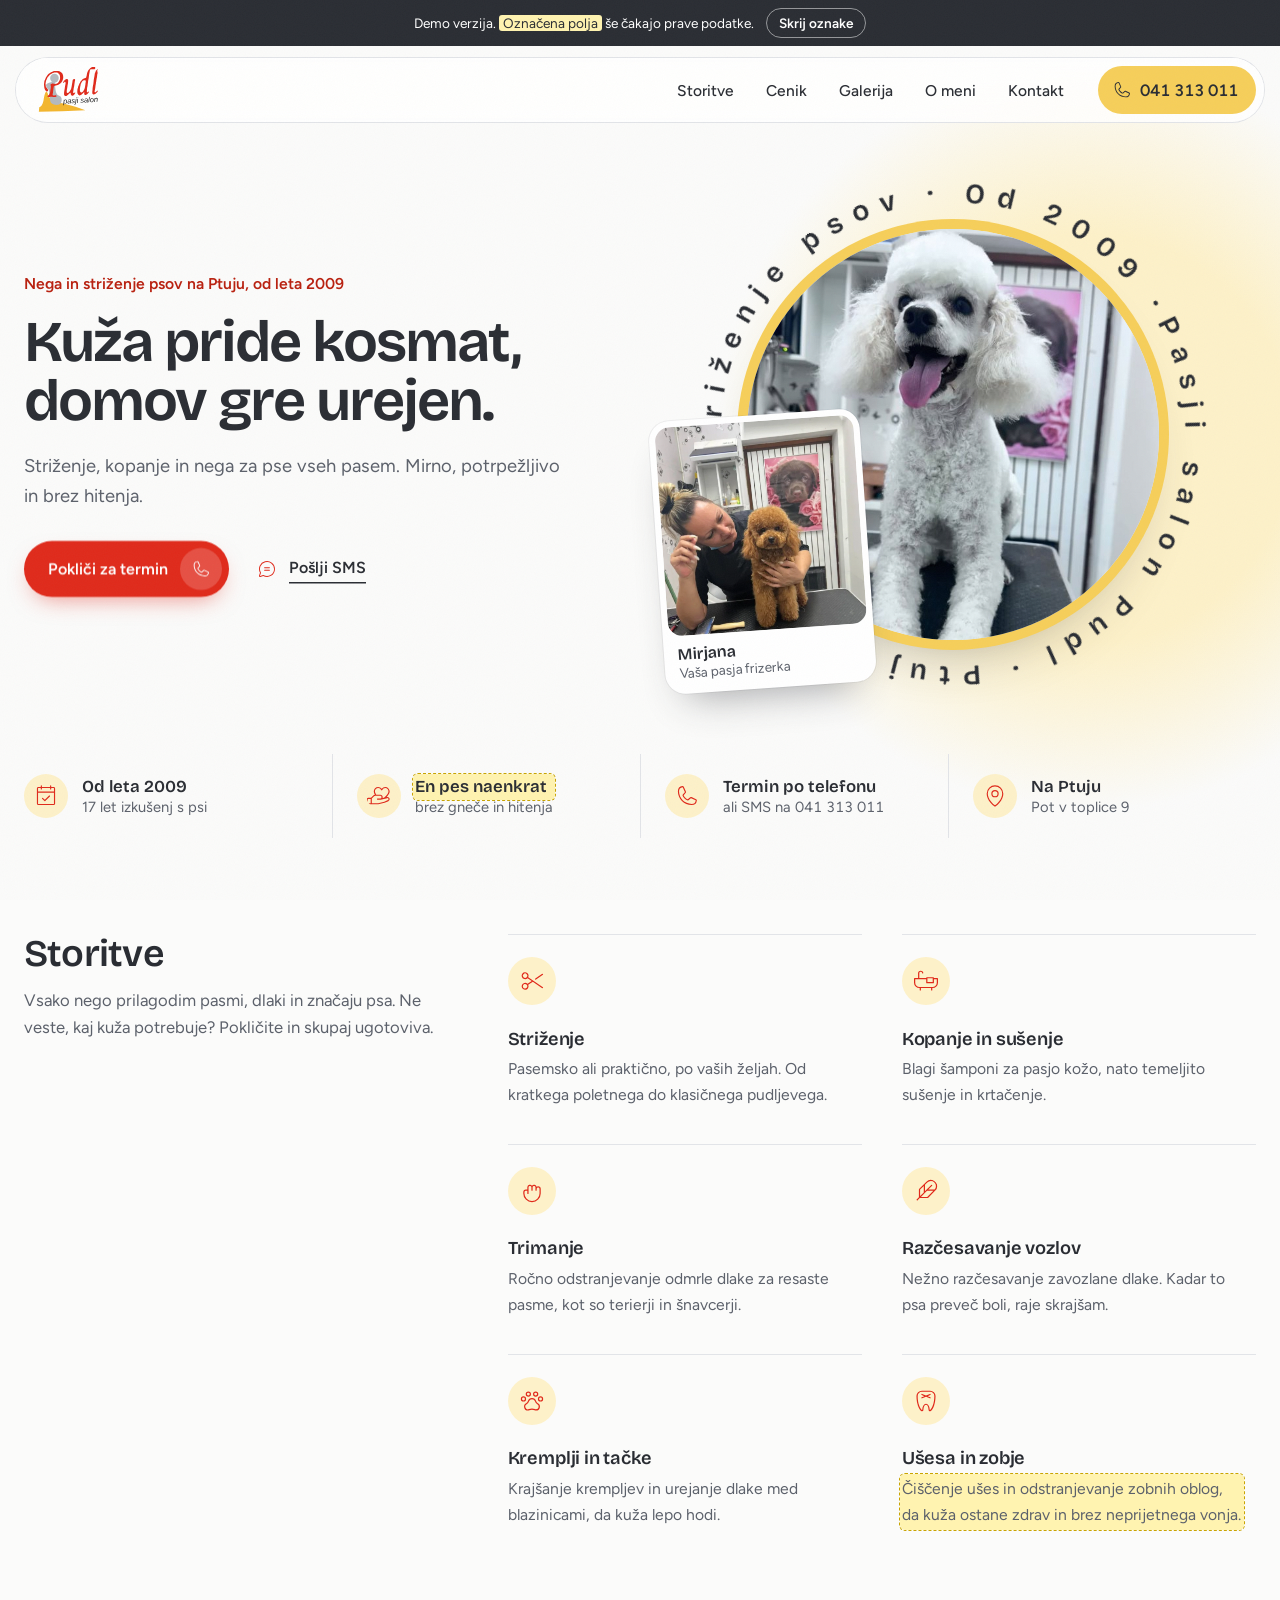
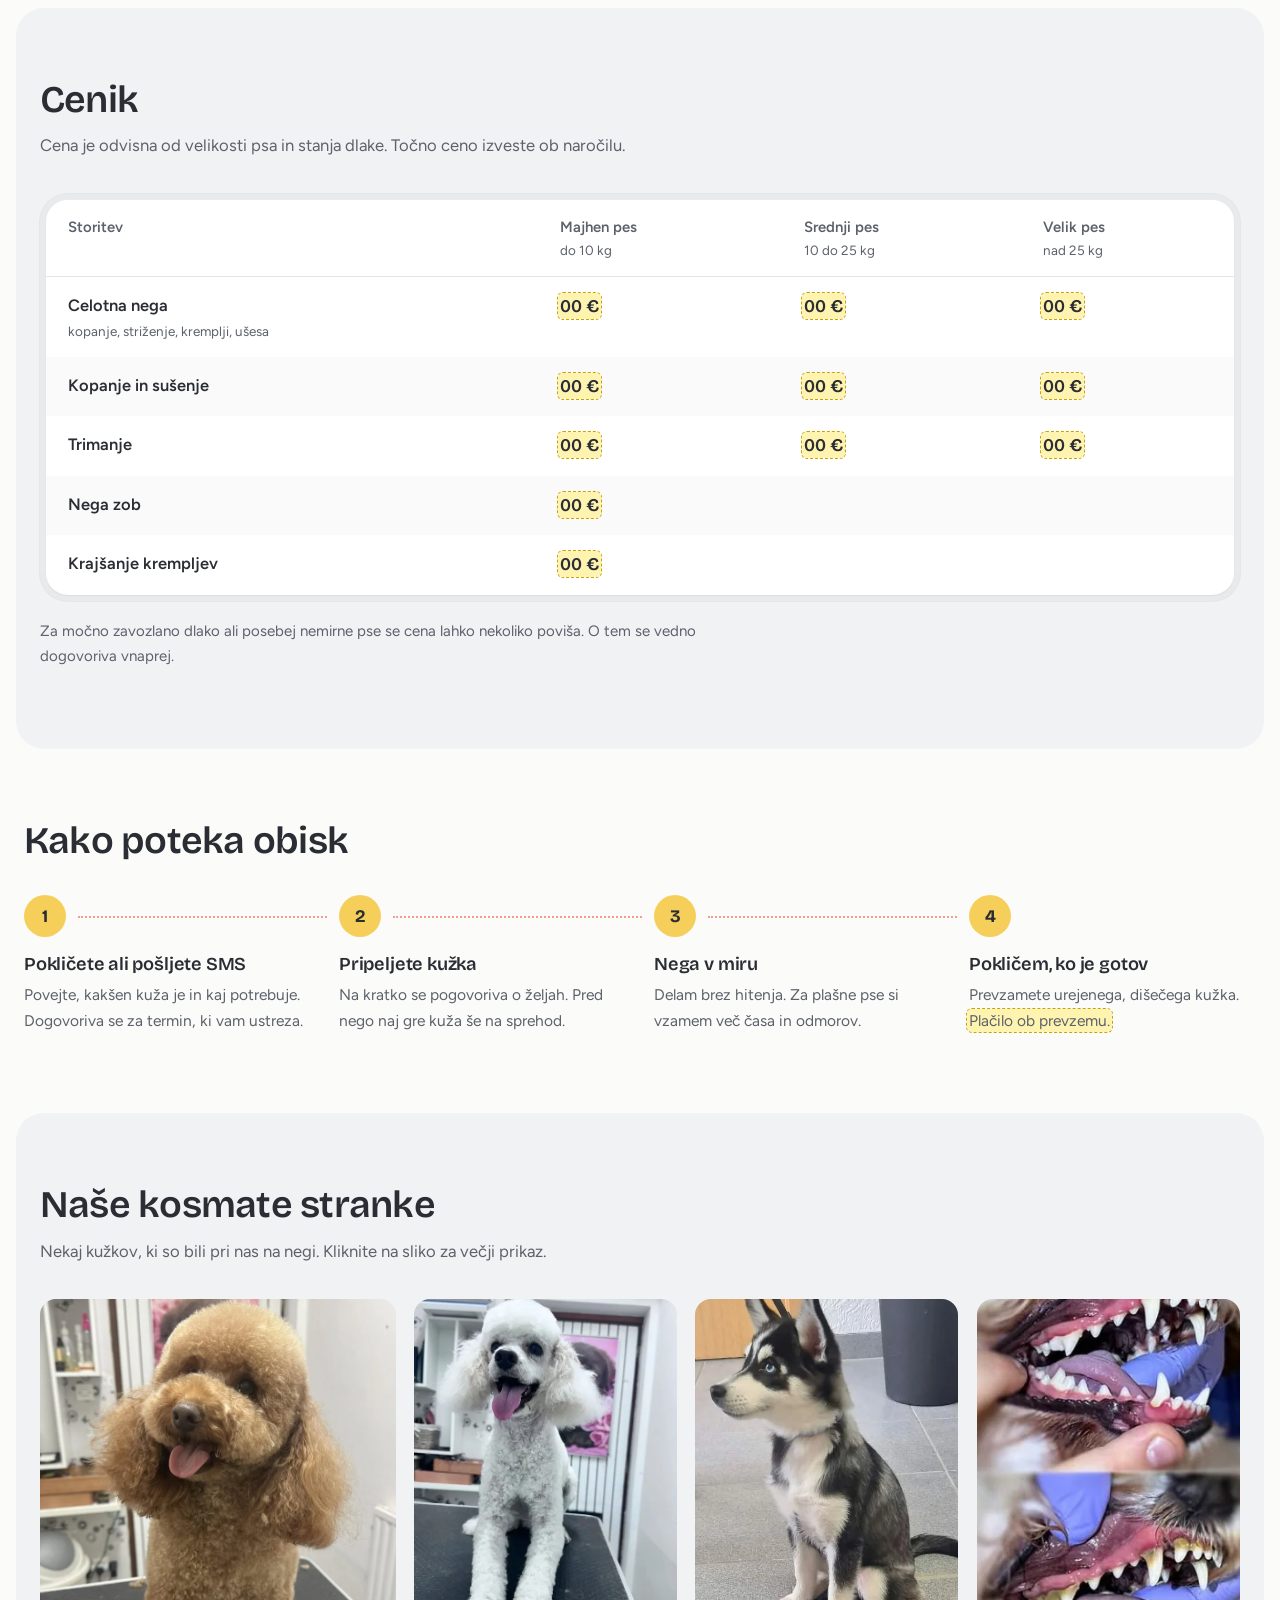
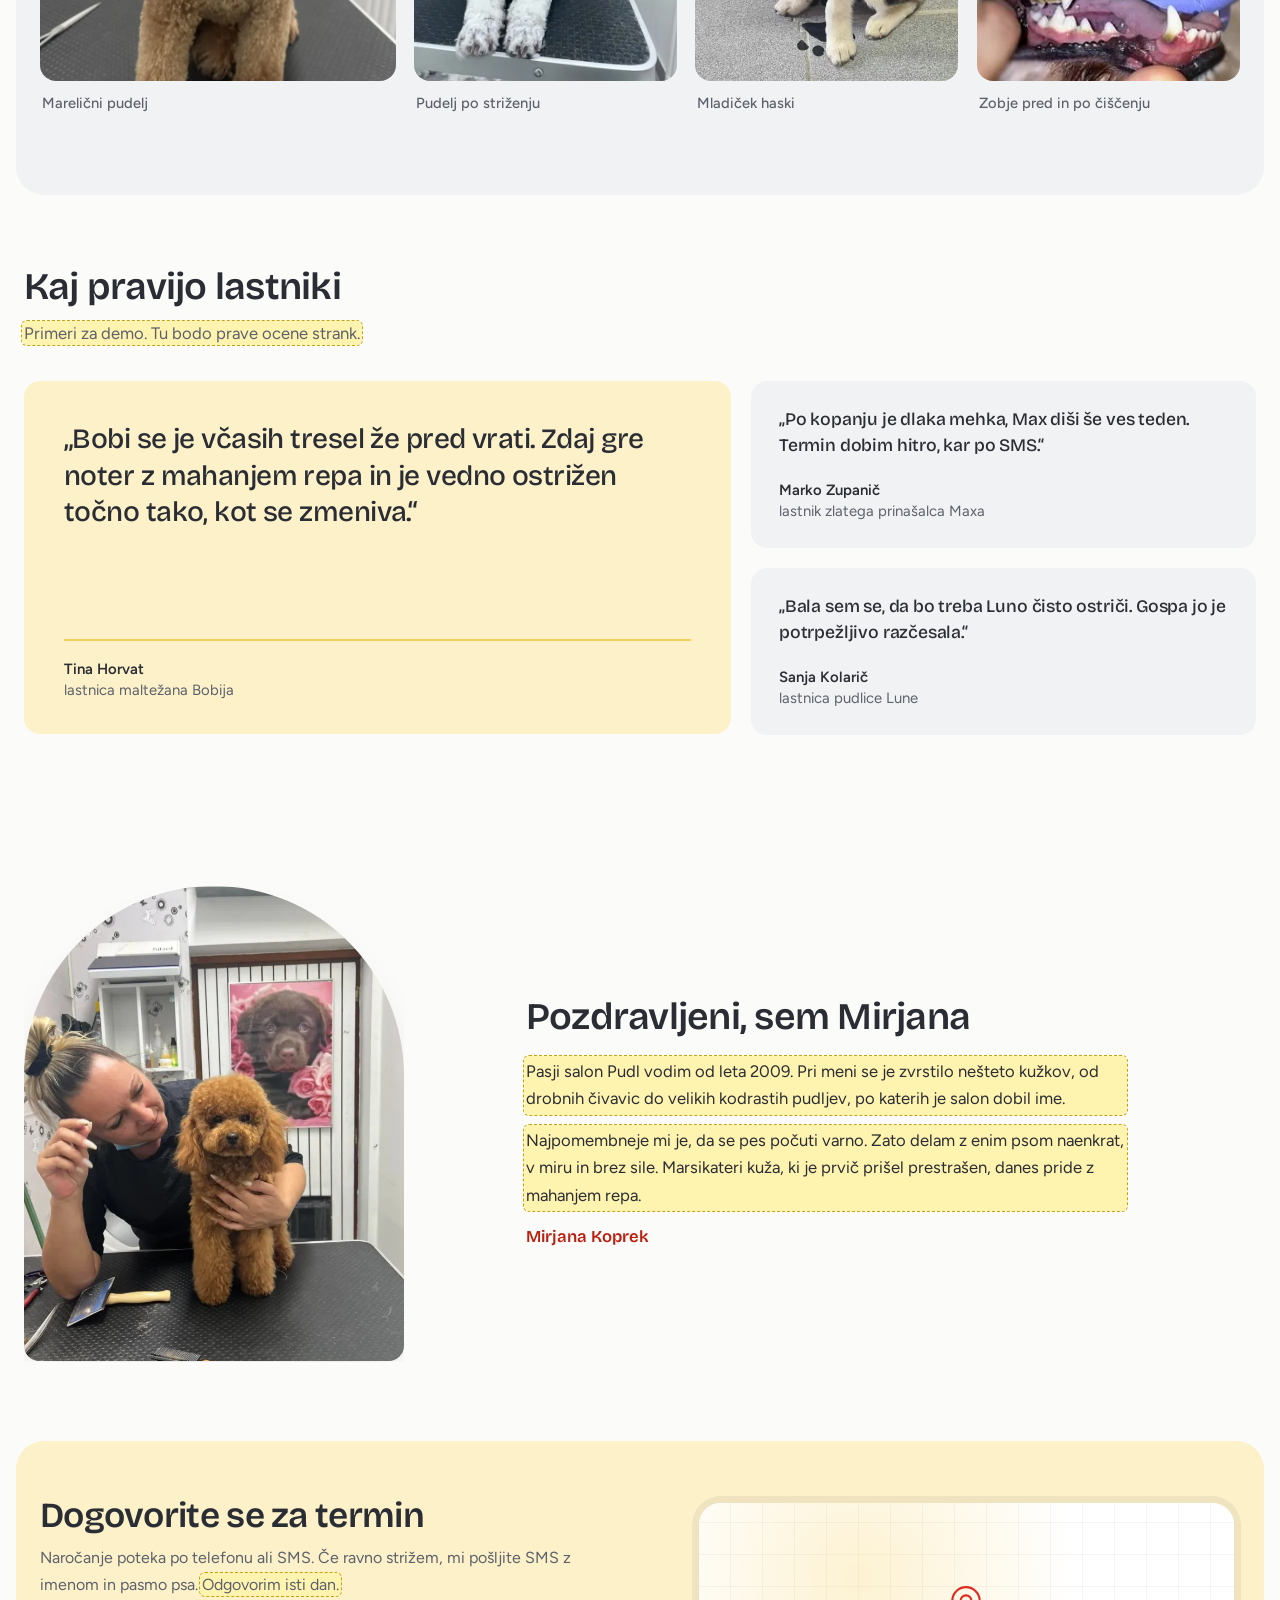
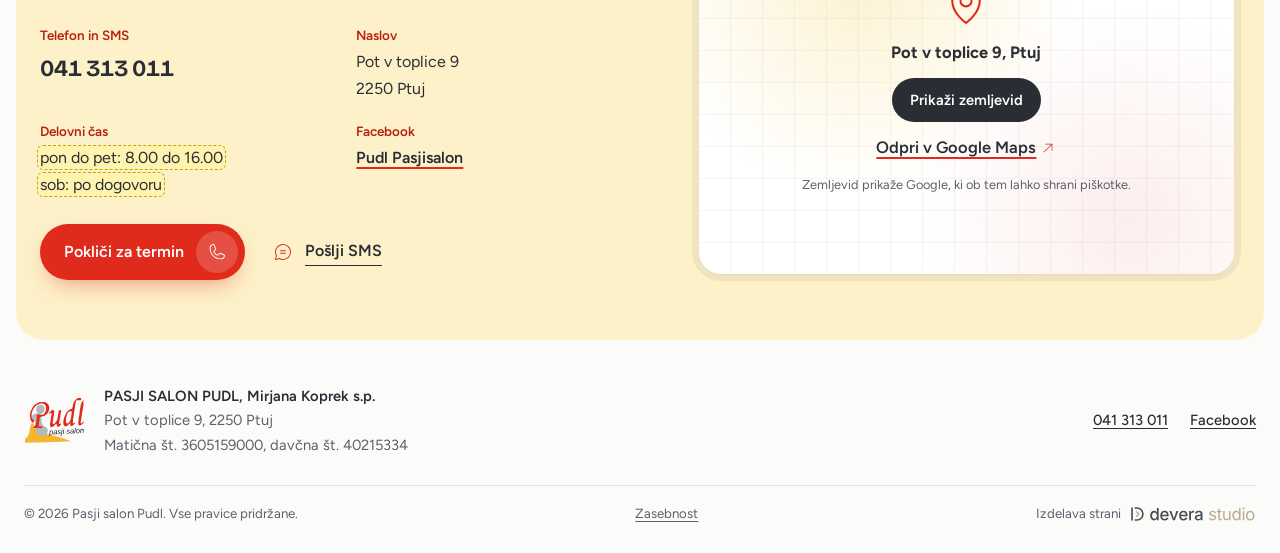
==== index.html @ 2f36b84d "prvi pudl" ====
<!doctype html>
<html lang="sl">
<head>
  <meta charset="utf-8">
  <meta name="viewport" content="width=device-width, initial-scale=1">
  <!-- Demo: Google naj strani ne indeksira. Odstrani ob objavi. -->
  <meta name="robots" content="noindex, nofollow">
  <title>Pasji salon Pudl, nega in striženje psov na Ptuju</title>
  <meta name="description" content="Pasji salon Pudl na Ptuju: striženje, kopanje in nega psov vseh pasem. Od leta 2009. Termin dogovorite po telefonu ali SMS.">
  <meta name="theme-color" content="#fbfbfa">
  <meta property="og:type" content="website">
  <meta property="og:locale" content="sl_SI">
  <meta property="og:title" content="Pasji salon Pudl, Ptuj">
  <meta property="og:description" content="Striženje, kopanje in nega psov vseh pasem. Od leta 2009. Termin po telefonu ali SMS.">
  <meta property="og:image" content="slike/pudelj-marelicni.jpg">
  <link rel="stylesheet" href="pisave.css">
  <link rel="stylesheet" href="js/lenis.css">
  <link rel="stylesheet" href="style.css?v=17">
  <!-- Animacije samo, če obiskovalec nima vklopljenega "zmanjšaj gibanje" -->
  <script>if(!matchMedia("(prefers-reduced-motion: reduce)").matches)document.documentElement.classList.add("anim")</script>
  <link rel="icon" href="slike/logo.svg" type="image/svg+xml">
  <!-- Podatki za Google (lokalno podjetje). Ko bo domena, dodaj "url". -->
  <script type="application/ld+json">
  {
    "@context": "https://schema.org",
    "@type": "LocalBusiness",
    "name": "Pasji salon Pudl",
    "legalName": "PASJI SALON PUDL, Mirjana Koprek s.p.",
    "description": "Nega in striženje psov vseh pasem na Ptuju.",
    "telephone": "+386 41 313 011",
    "foundingDate": "2009",
    "image": "slike/pudelj-marelicni.jpg",
    "address": {
      "@type": "PostalAddress",
      "streetAddress": "Pot v toplice 9",
      "postalCode": "2250",
      "addressLocality": "Ptuj",
      "addressCountry": "SI"
    },
    "sameAs": ["https://www.facebook.com/argano.arg"]
  }
  </script>
</head>
<body class="demo-mode">

  <a class="skip-link" href="#vsebina">Preskoči na vsebino</a>

  <!-- Trak, ki opozarja, da je to demo. Odstrani, ko je stran končana. -->
  <div class="demo-bar" role="note">
    <span>Demo verzija. <mark class="demo-key">Označena polja</mark> še čakajo prave podatke.</span>
    <button type="button" id="toggle-demo">Skrij oznake</button>
  </div>

  <span class="top-sentinel" aria-hidden="true"></span>

  <header class="site-header">
    <div class="header-inner">
      <a class="brand" href="#top" aria-label="Pasji salon Pudl, na vrh strani">
        <!-- UREDI: začasni logotip. Zamenjaj slike/logo.svg, ko gospa pošlje pravega. -->
        <img class="brand-logo" src="slike/logo.svg" alt="Pudl pasji salon" width="80" height="59">
      </a>
      <nav class="main-nav" aria-label="Glavni meni">
        <button class="nav-toggle" type="button" aria-expanded="false" aria-controls="nav-list">
          <span class="sr-only">Meni</span>
          <span class="burger" aria-hidden="true"><span></span><span></span></span>
        </button>
        <ul id="nav-list">
          <li><a href="#storitve">Storitve</a></li>
          <li><a href="#cenik">Cenik</a></li>
          <li><a href="#galerija">Galerija</a></li>
          <li><a href="#o-meni">O meni</a></li>
          <li><a href="#kontakt">Kontakt</a></li>
        </ul>
      </nav>
      <a class="header-call js-tel" href="tel:+38641313011">
        <svg aria-hidden="true"><use href="#ico-tel"/></svg>
        <span class="js-tel-text">041 313 011</span>
      </a>
    </div>
  </header>

  <main id="top">

    <!-- HERO -->
    <section class="hero" id="vsebina">
      <div class="wrap hero-inner">
        <div class="hero-text">
          <p class="hero-kicker" data-hero>Nega in striženje psov na Ptuju, od leta 2009</p>
          <h1 data-hero>Kuža pride kosmat,<br>domov gre urejen.</h1>
          <p class="hero-lead" data-hero>Striženje, kopanje in nega za pse vseh pasem. Mirno, potrpežljivo in brez hitenja.</p>
          <div class="hero-actions" data-hero>
            <a class="btn btn-primary magnet js-tel" href="tel:+38641313011">
              <span>Pokliči za termin</span>
              <span class="btn-ico"><svg aria-hidden="true"><use href="#ico-tel"/></svg></span>
            </a>
            <a class="btn btn-text js-sms" href="sms:+38641313011">
              <svg aria-hidden="true"><use href="#ico-sms"/></svg>
              <span>Pošlji SMS</span>
            </a>
          </div>
        </div>

        <figure class="hero-figure">
          <div class="video-ring" data-hero>
            <!-- Krožni napis okoli videa -->
            <svg class="ring-text" viewBox="0 0 200 200" aria-hidden="true">
              <defs><path id="krog" d="M100,100 m-88,0 a88,88 0 1,1 176,0 a88,88 0 1,1 -176,0"/></defs>
              <text><textPath href="#krog" startOffset="0" textLength="548" lengthAdjust="spacing">Pasji salon Pudl · Ptuj · Nega in striženje psov · Od 2009 ·</textPath></text>
            </svg>
            <div class="video-circle">
              <!-- UREDI: video daj v slike/video.mp4 (kratek, brez zvoka, do 10 MB) -->
              <video id="hero-video" autoplay muted loop playsinline preload="metadata"
                     poster="slike/pudelj-po-strizenju.jpg" aria-label="Pudelj v salonu po striženju">
                <source src="slike/video.mp4" type="video/mp4">
              </video>
            </div>
            <figure class="hero-card">
              <picture><source srcset="slike/mirjana.webp" type="image/webp"><img decoding="async" src="slike/mirjana.jpg" width="697" height="933" alt="Mirjana Koprek z mareličnim pudljem v salonu" style="object-position:45% 35%"></picture>
              <figcaption><strong>Mirjana</strong><span>Vaša pasja frizerka</span></figcaption>
            </figure>
            <button type="button" class="video-toggle" id="video-toggle" aria-label="Ustavi video" hidden>
              <svg viewBox="0 0 24 24" aria-hidden="true"><path class="i-pause" fill="currentColor" d="M7 5h3.5v14H7zm6.5 0H17v14h-3.5z"/><path class="i-play" fill="currentColor" d="M8 5v14l11-7z"/></svg>
            </button>
          </div>
        </figure>
      </div>
    </section>

    <!-- DEJSTVA: kratko, kar obiskovalca najbolj zanima -->
    <section class="facts" aria-label="Na kratko o salonu">
      <ul class="wrap facts-list">
        <li>
          <svg aria-hidden="true"><use href="#ico-koledar"/></svg>
          <p><strong>Od leta 2009</strong><span>17 let izkušenj s psi</span></p>
        </li>
        <li>
          <svg aria-hidden="true"><use href="#ico-srce"/></svg>
          <p><strong class="demo">En pes naenkrat</strong><span>brez gneče in hitenja</span></p>
        </li>
        <li>
          <svg aria-hidden="true"><use href="#ico-tel"/></svg>
          <p><strong>Termin po telefonu</strong><span>ali SMS na <span class="js-tel-text">041 313 011</span></span></p>
        </li>
        <li>
          <svg aria-hidden="true"><use href="#ico-pin"/></svg>
          <p><strong>Na Ptuju</strong><span>Pot v toplice 9</span></p>
        </li>
      </ul>
    </section>

    <!-- STORITVE -->
    <section class="section" id="storitve">
      <div class="wrap services-layout">
        <header class="section-head services-head">
          <h2>Storitve</h2>
          <p>Vsako nego prilagodim pasmi, dlaki in značaju psa. Ne veste, kaj kuža potrebuje? Pokličite in skupaj ugotoviva.</p>
        </header>

        <!-- UREDI: seznam storitev potrdi z gospo -->
        <ul class="services">
          <li class="service">
            <svg aria-hidden="true"><use href="#ico-skarje"/></svg>
            <h3>Striženje</h3>
            <p>Pasemsko ali praktično, po vaših željah. Od kratkega poletnega do klasičnega pudljevega.</p>
          </li>
          <li class="service">
            <svg aria-hidden="true"><use href="#ico-kad"/></svg>
            <h3>Kopanje in sušenje</h3>
            <p>Blagi šamponi za pasjo kožo, nato temeljito sušenje in krtačenje.</p>
          </li>
          <li class="service">
            <svg aria-hidden="true"><use href="#ico-roka"/></svg>
            <h3>Trimanje</h3>
            <p>Ročno odstranjevanje odmrle dlake za resaste pasme, kot so terierji in šnavcerji.</p>
          </li>
          <li class="service">
            <svg aria-hidden="true"><use href="#ico-glavnik"/></svg>
            <h3>Razčesavanje vozlov</h3>
            <p>Nežno razčesavanje zavozlane dlake. Kadar to psa preveč boli, raje skrajšam.</p>
          </li>
          <li class="service">
            <svg aria-hidden="true"><use href="#ico-taca"/></svg>
            <h3>Kremplji in tačke</h3>
            <p>Krajšanje krempljev in urejanje dlake med blazinicami, da kuža lepo hodi.</p>
          </li>
          <li class="service">
            <svg aria-hidden="true"><use href="#ico-zob"/></svg>
            <h3>Ušesa in zobje</h3>
            <p class="demo-block">Čiščenje ušes in odstranjevanje zobnih oblog, da kuža ostane zdrav in brez neprijetnega vonja.</p>
          </li>
        </ul>
      </div>
    </section>

    <!-- CENIK -->
    <section class="section section-tint" id="cenik">
      <div class="wrap">
        <header class="section-head">
          <h2>Cenik</h2>
          <p>Cena je odvisna od velikosti psa in stanja dlake. Točno ceno izveste ob naročilu.</p>
        </header>

        <!-- UREDI: vpiši prave cene; vrstice lahko dodajaš ali brišeš -->
        <div class="bezel">
          <div class="bezel-core table-scroll">
            <table class="prices">
              <caption class="sr-only">Cene storitev glede na velikost psa</caption>
              <thead>
                <tr>
                  <th scope="col">Storitev</th>
                  <th scope="col">Majhen pes<small>do 10 kg</small></th>
                  <th scope="col">Srednji pes<small>10 do 25 kg</small></th>
                  <th scope="col">Velik pes<small>nad 25 kg</small></th>
                </tr>
              </thead>
              <tbody>
                <tr>
                  <th scope="row">Celotna nega<small>kopanje, striženje, kremplji, ušesa</small></th>
                  <td data-label="Majhen pes"><span class="demo">00 €</span></td>
                  <td data-label="Srednji pes"><span class="demo">00 €</span></td>
                  <td data-label="Velik pes"><span class="demo">00 €</span></td>
                </tr>
                <tr>
                  <th scope="row">Kopanje in sušenje</th>
                  <td data-label="Majhen pes"><span class="demo">00 €</span></td>
                  <td data-label="Srednji pes"><span class="demo">00 €</span></td>
                  <td data-label="Velik pes"><span class="demo">00 €</span></td>
                </tr>
                <tr>
                  <th scope="row">Trimanje</th>
                  <td data-label="Majhen pes"><span class="demo">00 €</span></td>
                  <td data-label="Srednji pes"><span class="demo">00 €</span></td>
                  <td data-label="Velik pes"><span class="demo">00 €</span></td>
                </tr>
                <tr>
                  <th scope="row">Nega zob</th>
                  <td colspan="3" data-label="Vse velikosti"><span class="demo">00 €</span></td>
                </tr>
                <tr>
                  <th scope="row">Krajšanje krempljev</th>
                  <td colspan="3" data-label="Vse velikosti"><span class="demo">00 €</span></td>
                </tr>
              </tbody>
            </table>
          </div>
        </div>
        <p class="fineprint">Za močno zavozlano dlako ali posebej nemirne pse se cena lahko nekoliko poviša. O tem se vedno dogovoriva vnaprej.</p>
      </div>
    </section>

    <!-- KAKO POTEKA -->
    <section class="section" id="potek">
      <div class="wrap">
        <header class="section-head">
          <h2>Kako poteka obisk</h2>
        </header>
        <ol class="steps">
          <li>
            <h3>Pokličete ali pošljete SMS</h3>
            <p>Povejte, kakšen kuža je in kaj potrebuje. Dogovoriva se za termin, ki vam ustreza.</p>
          </li>
          <li>
            <h3>Pripeljete kužka</h3>
            <p>Na kratko se pogovoriva o željah. Pred nego naj gre kuža še na sprehod.</p>
          </li>
          <li>
            <h3>Nega v miru</h3>
            <p>Delam brez hitenja. Za plašne pse si vzamem več časa in odmorov.</p>
          </li>
          <li>
            <h3>Pokličem, ko je gotov</h3>
            <p>Prevzamete urejenega, dišečega kužka. <span class="demo">Plačilo ob prevzemu.</span></p>
          </li>
        </ol>
      </div>
    </section>

    <!-- GALERIJA -->
    <section class="section section-tint" id="galerija">
      <div class="wrap">
        <header class="section-head">
          <h2>Naše kosmate stranke</h2>
          <p>Nekaj kužkov, ki so bili pri nas na negi. Kliknite na sliko za večji prikaz.</p>
        </header>

        <!-- UREDI: slike daj v mapo slike/ in zamenjaj src. Vsak <figure> je ena slika. -->
        <div class="gallery">
          <figure class="g-item"><button type="button" class="g-open" data-caption="Marelični pudelj po striženju"><picture><source srcset="slike/pudelj-marelicni.webp" type="image/webp"><img decoding="async" src="slike/pudelj-marelicni.jpg" width="900" height="1200" alt="Rjavkast kodrast pudelj z okroglo pričesko na mizi v salonu" loading="lazy" style="object-position:50% 28%"></picture></button><figcaption>Marelični pudelj</figcaption></figure>
          <figure class="g-item"><button type="button" class="g-open" data-caption="Bel pudelj po striženju"><picture><source srcset="slike/pudelj-po-strizenju.webp" type="image/webp"><img decoding="async" src="slike/pudelj-po-strizenju.jpg" width="703" height="937" alt="Bel pudelj po striženju na mizi v salonu" loading="lazy" style="object-position:50% 30%"></picture></button><figcaption>Pudelj po striženju</figcaption></figure>
          <figure class="g-item"><button type="button" class="g-open" data-caption="Mladiček haskija na prvem obisku"><picture><source srcset="slike/husky-mladicek.webp" type="image/webp"><img decoding="async" src="slike/husky-mladicek.jpg" width="528" height="937" alt="Mladiček sibirskega haskija sedi v salonu" loading="lazy" style="object-position:50% 22%"></picture></button><figcaption>Mladiček haski</figcaption></figure>
          <figure class="g-item"><button type="button" class="g-open" data-caption="Nega zob: zgoraj pred, spodaj po čiščenju"><picture><source srcset="slike/zobje-pred-po.webp" type="image/webp"><img decoding="async" src="slike/zobje-pred-po.jpg" width="337" height="538" alt="Pasji zobje pred in po čiščenju zobnih oblog" loading="lazy" style="object-position:50% 50%"></picture></button><figcaption>Zobje pred in po čiščenju</figcaption></figure>
        </div>
      </div>
    </section>

    <!-- OCENE STRANK -->
    <!-- UREDI: to so IZMIŠLJENI primeri za demo. Pred objavo jih zamenjaj z resničnimi
         ocenami (npr. s Facebooka ali Googla) in z dovoljenjem strank. -->
    <section class="section" id="ocene">
      <div class="wrap">
        <header class="section-head">
          <h2>Kaj pravijo lastniki</h2>
          <p class="demo-note"><span class="demo">Primeri za demo. Tu bodo prave ocene strank.</span></p>
        </header>
        <ul class="reviews">
          <li class="review review-main">
            <blockquote>
              <p>„Bobi se je včasih tresel že pred vrati. Zdaj gre noter z mahanjem repa in je vedno ostrižen točno tako, kot se zmeniva.“</p>
            </blockquote>
            <p class="review-who"><strong>Tina Horvat</strong><span>lastnica maltežana Bobija</span></p>
          </li>
          <li class="review">
            <blockquote>
              <p>„Po kopanju je dlaka mehka, Max diši še ves teden. Termin dobim hitro, kar po SMS.“</p>
            </blockquote>
            <p class="review-who"><strong>Marko Zupanič</strong><span>lastnik zlatega prinašalca Maxa</span></p>
          </li>
          <li class="review">
            <blockquote>
              <p>„Bala sem se, da bo treba Luno čisto ostriči. Gospa jo je potrpežljivo razčesala.“</p>
            </blockquote>
            <p class="review-who"><strong>Sanja Kolarič</strong><span>lastnica pudlice Lune</span></p>
          </li>
        </ul>
      </div>
    </section>

    <!-- O MENI -->
    <section class="section" id="o-meni">
      <div class="wrap about">
        <div class="about-photo">
          <picture><source srcset="slike/mirjana.webp" type="image/webp"><img decoding="async" src="slike/mirjana.jpg" width="697" height="933" alt="Mirjana Koprek z mareličnim pudljem na mizi za striženje v salonu" loading="lazy" style="object-position:45% 40%"></picture>
        </div>
        <div class="about-text">
          <h2>Pozdravljeni, sem Mirjana</h2>
          <p class="demo-block">Pasji salon Pudl vodim od leta 2009. Pri meni se je zvrstilo nešteto kužkov, od drobnih čivavic do velikih kodrastih pudljev, po katerih je salon dobil ime.</p>
          <p class="demo-block">Najpomembneje mi je, da se pes počuti varno. Zato delam z enim psom naenkrat, v miru in brez sile. Marsikateri kuža, ki je prvič prišel prestrašen, danes pride z mahanjem repa.</p>
          <p class="about-sign">Mirjana Koprek</p>
        </div>
      </div>
    </section>

    <!-- KONTAKT -->
    <section class="section contact" id="kontakt">
      <div class="wrap contact-inner">
        <div class="contact-text">
          <h2>Dogovorite se za termin</h2>
          <p>Naročanje poteka po telefonu ali SMS. Če ravno strižem, mi pošljite SMS z imenom in pasmo psa. <span class="demo">Odgovorim isti dan.</span></p>

          <dl class="contact-list">
            <div>
              <dt>Telefon in SMS</dt>
              <dd><a class="tel-big js-tel" href="tel:+38641313011"><span class="js-tel-text">041 313 011</span></a></dd>
            </div>
            <div>
              <dt>Naslov</dt>
              <dd>Pot v toplice 9<br>2250 Ptuj</dd>
            </div>
            <div>
              <dt>Delovni čas</dt>
              <dd>
                <!-- UREDI: delovni čas -->
                <span class="demo">pon do pet: 8.00 do 16.00</span><br>
                <span class="demo">sob: po dogovoru</span>
              </dd>
            </div>
            <div>
              <dt>Facebook</dt>
              <dd><a class="text-link" href="https://www.facebook.com/argano.arg" target="_blank" rel="noopener">Pudl Pasjisalon</a></dd>
            </div>
          </dl>

          <div class="hero-actions">
            <a class="btn btn-primary js-tel" href="tel:+38641313011">
              <span>Pokliči za termin</span>
              <span class="btn-ico"><svg aria-hidden="true"><use href="#ico-tel"/></svg></span>
            </a>
            <a class="btn btn-text js-sms" href="sms:+38641313011">
              <svg aria-hidden="true"><use href="#ico-sms"/></svg>
              <span>Pošlji SMS</span>
            </a>
          </div>
        </div>

        <!-- Zemljevid se naloži šele po kliku (Google sicer brez privolitve nastavi piškotke) -->
        <div class="bezel map-bezel">
          <div class="bezel-core map" id="zemljevid">
            <div class="map-placeholder">
              <svg aria-hidden="true"><use href="#ico-pin"/></svg>
              <p><strong>Pot v toplice 9, Ptuj</strong></p>
              <button type="button" class="btn btn-small" id="map-load">Prikaži zemljevid</button>
              <a class="text-link" href="https://www.google.com/maps/search/?api=1&amp;query=Pot+v+toplice+9,+2250+Ptuj" target="_blank" rel="noopener">Odpri v Google Maps <svg aria-hidden="true"><use href="#ico-puscica"/></svg></a>
              <small>Zemljevid prikaže Google, ki ob tem lahko shrani piškotke.</small>
            </div>
          </div>
        </div>
      </div>
    </section>
  </main>

  <footer class="site-footer">
    <div class="wrap footer-inner">
      <div class="footer-brand">
        <img class="footer-logo" src="slike/logo.svg" alt="" width="62" height="46" loading="lazy">
        <div>
          <p class="footer-name">PASJI SALON PUDL, Mirjana Koprek s.p.</p>
          <p>Pot v toplice 9, 2250 Ptuj</p>
          <p>Matična št. 3605159000, davčna št. 40215334</p>
        </div>
      </div>
      <ul class="footer-links">
        <li><a class="js-tel" href="tel:+38641313011"><span class="js-tel-text">041 313 011</span></a></li>
        <li><a href="https://www.facebook.com/argano.arg" target="_blank" rel="noopener">Facebook</a></li>
      </ul>
    </div>
    <div class="wrap footer-bottom">
      <p>© <span id="leto">2026</span> Pasji salon Pudl. Vse pravice pridržane.</p>
      <p><a href="zasebnost.html">Zasebnost</a></p>
      <a class="credit" id="devera-link">
        <span>Izdelava strani</span>
        <img src="slike/devera-logo.svg" alt="Devera Studio" width="120" height="16" loading="lazy">
      </a>
    </div>
  </footer>

  <!-- Spodnja vrstica za klic na telefonu -->
  <div class="mobile-cta">
    <a class="js-tel" href="tel:+38641313011">
      <svg aria-hidden="true"><use href="#ico-tel"/></svg> Pokliči za termin
    </a>
    <a class="js-sms" href="sms:+38641313011">
      <svg aria-hidden="true"><use href="#ico-sms"/></svg> Pošlji SMS
    </a>
  </div>

  <!-- Povečava slike v galeriji -->
  <dialog class="lightbox" id="lightbox" data-lenis-prevent aria-label="Povečana slika">
    <button type="button" class="lb-close" aria-label="Zapri">&times;</button>
    <div class="lb-body"></div>
    <div class="lb-bar">
      <p class="lb-caption"></p>
      <p class="lb-count" aria-live="polite"></p>
      <div class="lb-nav">
        <button type="button" class="lb-prev" aria-label="Prejšnja slika"><svg aria-hidden="true"><use href="#ico-levo"/></svg></button>
        <button type="button" class="lb-next" aria-label="Naslednja slika"><svg aria-hidden="true"><use href="#ico-desno"/></svg></button>
      </div>
    </div>
  </dialog>

  <!-- Ikone: Phosphor Icons (Light), MIT licenca, phosphoricons.com -->
  <svg width="0" height="0" style="position:absolute" aria-hidden="true">
    <defs>
      <symbol id="ico-skarje" viewBox="0 0 256 256" fill="currentColor"><path d="M159.38,112a6,6,0,0,1,1.57-8.34l67.66-46.31a6,6,0,0,1,6.78,9.91l-67.67,46.3a6,6,0,0,1-8.34-1.56ZM237,197.09a6,6,0,0,1-8.34,1.56L136,135.27,91,166.06A34,34,0,1,1,84,156a1.8,1.8,0,0,0,.19.2L125.37,128,84.23,99.84,84,100a34,34,0,1,1,7-10.1l144.38,98.8A6,6,0,0,1,237,197.09ZM75.56,91.55a22,22,0,1,0-31.12,0,21.88,21.88,0,0,0,31.12,0ZM82,180a22,22,0,1,0-6.44,15.56h0A21.88,21.88,0,0,0,82,180Z"/></symbol>
      <symbol id="ico-kad" viewBox="0 0 256 256" fill="currentColor"><path d="M240,98H206V96a6,6,0,0,0-6-6H136a6,6,0,0,0-6,6v2H62V52A14,14,0,0,1,76,38,14.47,14.47,0,0,1,90.12,49.19a6,6,0,1,0,11.76-2.38A26.32,26.32,0,0,0,76,26,26,26,0,0,0,50,52V98H16a6,6,0,0,0-6,6v40a54.06,54.06,0,0,0,54,54h2v18a6,6,0,0,0,12,0V198H178v18a6,6,0,0,0,12,0V198h2a54.06,54.06,0,0,0,54-54V104A6,6,0,0,0,240,98Zm-98,4h52v36H142Zm92,42a42,42,0,0,1-42,42H64a42,42,0,0,1-42-42V110H130v34a6,6,0,0,0,6,6h64a6,6,0,0,0,6-6V110h28Z"/></symbol>
      <symbol id="ico-roka" viewBox="0 0 256 256" fill="currentColor"><path d="M188,82a25.85,25.85,0,0,0-14.59,4.49A26,26,0,0,0,128,75.41,26,26,0,0,0,82,92v22H68a26,26,0,0,0-26,26v12a86,86,0,0,0,172,0V108A26,26,0,0,0,188,82Zm14,70a74,74,0,0,1-148,0V140a14,14,0,0,1,14-14H82v26a6,6,0,0,0,12,0V92a14,14,0,0,1,28,0v28a6,6,0,0,0,12,0V92a14,14,0,0,1,28,0v28a6,6,0,0,0,12,0V108a14,14,0,0,1,28,0Z"/></symbol>
      <symbol id="ico-glavnik" viewBox="0 0 256 256" fill="currentColor"><path d="M238,80A62,62,0,0,0,132.18,36.14L62.1,105.41a13.94,13.94,0,0,0-4.1,9.9v74.21L27.76,219.76a6,6,0,1,0,8.48,8.48L66.48,198h74.21a13.94,13.94,0,0,0,9.9-4.1l0,0,68.83-69.63h0l.39-.4A61.6,61.6,0,0,0,238,80ZM140.64,44.64a50,50,0,0,1,72,69.36H150.48l37.76-37.76a6,6,0,0,0-8.48-8.48l-48,48h0L118,129.52V67ZM70,115.31a2,2,0,0,1,.56-1.39l35.44-35v62.63l-36,36Zm72.09,70.11a2,2,0,0,1-1.4.58H78.48l37.76-37.75h0L138.48,126h62.35Z"/></symbol>
      <symbol id="ico-taca" viewBox="0 0 256 256" fill="currentColor"><path d="M212,82a26,26,0,1,0,26,26A26,26,0,0,0,212,82Zm0,40a14,14,0,1,1,14-14A14,14,0,0,1,212,122ZM70,108a26,26,0,1,0-26,26A26,26,0,0,0,70,108ZM44,122a14,14,0,1,1,14-14A14,14,0,0,1,44,122ZM92,86A26,26,0,1,0,66,60,26,26,0,0,0,92,86Zm0-40A14,14,0,1,1,78,60,14,14,0,0,1,92,46Zm72,40a26,26,0,1,0-26-26A26,26,0,0,0,164,86Zm0-40a14,14,0,1,1-14,14A14,14,0,0,1,164,46Zm22.15,104.61a37.32,37.32,0,0,1-17.82-22.33,42,42,0,0,0-80.66,0A37.26,37.26,0,0,1,69.9,150.58,38,38,0,0,0,88,222a37.58,37.58,0,0,0,14.76-3,66.14,66.14,0,0,1,50.41,0A37.66,37.66,0,0,0,168,222a38,38,0,0,0,18.15-71.39ZM168,210a25.93,25.93,0,0,1-10.21-2.08,78.15,78.15,0,0,0-59.65,0A26,26,0,0,1,75.68,161.1a49.28,49.28,0,0,0,23.51-29.48,30,30,0,0,1,57.62,0,49.27,49.27,0,0,0,23.57,29.5A26,26,0,0,1,168,210Z"/></symbol>
      <symbol id="ico-zob" viewBox="0 0 256 256" fill="currentColor"><path d="M170.23,69.57,144.16,80l26.07,10.43a6,6,0,1,1-4.46,11.14L128,86.46,90.23,101.57a6,6,0,0,1-7.8-3.35,6,6,0,0,1,3.34-7.79L111.84,80,85.77,69.57a6,6,0,0,1,4.46-11.14L128,73.53l37.77-15.1a6,6,0,1,1,4.46,11.14ZM222,79.75c0,42.45-7.91,74.9-14.59,94.64-8.59,25.41-20.22,44.74-31.91,53a13.7,13.7,0,0,1-13.94,1.23,14.1,14.1,0,0,1-8-11.69c-1.13-15.33-5.87-51-25.52-51s-24.39,35.64-25.52,51a14.1,14.1,0,0,1-14,13,13.69,13.69,0,0,1-8-2.58c-11.69-8.29-23.32-27.62-31.91-53C41.91,154.65,34,122.2,34,79.75A54,54,0,0,1,88,26h80A54,54,0,0,1,222,79.75Zm-12,0A42,42,0,0,0,168,38H88A42,42,0,0,0,46,79.76c-.07,73.93,24.69,126,41.44,137.88a1.77,1.77,0,0,0,1.88.15,2,2,0,0,0,1.19-1.71C93.46,176,106.77,154,128,154s34.54,22,37.49,62.09a2,2,0,0,0,1.19,1.71,1.77,1.77,0,0,0,1.88-.15C185.31,205.74,210.07,153.69,210,79.76Z"/></symbol>
      <symbol id="ico-tel" viewBox="0 0 256 256" fill="currentColor"><path d="M221.59,160.3l-47.24-21.17a14,14,0,0,0-13.28,1.22,4.81,4.81,0,0,0-.56.42l-24.69,21a1.88,1.88,0,0,1-1.68.06c-15.87-7.66-32.31-24-40-39.65a1.91,1.91,0,0,1,0-1.68l21.07-25a6.13,6.13,0,0,0,.42-.58,14,14,0,0,0,1.12-13.27L95.73,34.49a14,14,0,0,0-14.56-8.38A54.24,54.24,0,0,0,34,80c0,78.3,63.7,142,142,142a54.25,54.25,0,0,0,53.89-47.17A14,14,0,0,0,221.59,160.3ZM176,210C104.32,210,46,151.68,46,80A42.23,42.23,0,0,1,82.67,38h.23a2,2,0,0,1,1.84,1.31l21.1,47.11a2,2,0,0,1,0,1.67L84.73,113.15a4.73,4.73,0,0,0-.43.57,14,14,0,0,0-.91,13.73c8.87,18.16,27.17,36.32,45.53,45.19a14,14,0,0,0,13.77-1c.19-.13.38-.27.56-.42l24.68-21a1.92,1.92,0,0,1,1.6-.1l47.25,21.17a2,2,0,0,1,1.21,2A42.24,42.24,0,0,1,176,210Z"/></symbol>
      <symbol id="ico-sms" viewBox="0 0 256 256" fill="currentColor"><path d="M166,112a6,6,0,0,1-6,6H96a6,6,0,0,1,0-12h64A6,6,0,0,1,166,112Zm-6,26H96a6,6,0,0,0,0,12h64a6,6,0,0,0,0-12Zm70-10A102,102,0,0,1,79.31,217.65L44.44,229.27a14,14,0,0,1-17.71-17.71l11.62-34.87A102,102,0,1,1,230,128Zm-12,0A90,90,0,1,0,50.08,173.06a6,6,0,0,1,.5,4.91L38.12,215.35a2,2,0,0,0,2.53,2.53L78,205.42a6.2,6.2,0,0,1,1.9-.31,6.09,6.09,0,0,1,3,.81A90,90,0,0,0,218,128Z"/></symbol>
      <symbol id="ico-pin" viewBox="0 0 256 256" fill="currentColor"><path d="M128,66a38,38,0,1,0,38,38A38,38,0,0,0,128,66Zm0,64a26,26,0,1,1,26-26A26,26,0,0,1,128,130Zm0-112a86.1,86.1,0,0,0-86,86c0,30.91,14.34,63.74,41.47,94.94a252.32,252.32,0,0,0,41.09,38,6,6,0,0,0,6.88,0,252.32,252.32,0,0,0,41.09-38c27.13-31.2,41.47-64,41.47-94.94A86.1,86.1,0,0,0,128,18Zm0,206.51C113,212.93,54,163.62,54,104a74,74,0,0,1,148,0C202,163.62,143,212.93,128,224.51Z"/></symbol>
      <symbol id="ico-puscica" viewBox="0 0 256 256" fill="currentColor"><path d="M198,64V168a6,6,0,0,1-12,0V78.48L68.24,196.24a6,6,0,0,1-8.48-8.48L177.52,70H88a6,6,0,0,1,0-12H192A6,6,0,0,1,198,64Z"/></symbol>
      <symbol id="ico-levo" viewBox="0 0 256 256" fill="currentColor"><path d="M164.24,203.76a6,6,0,1,1-8.48,8.48l-80-80a6,6,0,0,1,0-8.48l80-80a6,6,0,0,1,8.48,8.48L88.49,128Z"/></symbol>
      <symbol id="ico-desno" viewBox="0 0 256 256" fill="currentColor"><path d="M180.24,132.24l-80,80a6,6,0,0,1-8.48-8.48L167.51,128,91.76,52.24a6,6,0,0,1,8.48-8.48l80,80A6,6,0,0,1,180.24,132.24Z"/></symbol>
      <symbol id="ico-koledar" viewBox="0 0 256 256" fill="currentColor"><path d="M208,34H182V24a6,6,0,0,0-12,0V34H86V24a6,6,0,0,0-12,0V34H48A14,14,0,0,0,34,48V208a14,14,0,0,0,14,14H208a14,14,0,0,0,14-14V48A14,14,0,0,0,208,34ZM48,46H74V56a6,6,0,0,0,12,0V46h84V56a6,6,0,0,0,12,0V46h26a2,2,0,0,1,2,2V82H46V48A2,2,0,0,1,48,46ZM208,210H48a2,2,0,0,1-2-2V94H210V208A2,2,0,0,1,208,210Zm-39.76-86.24a6,6,0,0,1,0,8.48l-48,48a6,6,0,0,1-8.48,0l-24-24a6,6,0,0,1,8.48-8.48L116,167.51l43.76-43.75A6,6,0,0,1,168.24,123.76Z"/></symbol>
      <symbol id="ico-srce" viewBox="0 0 256 256" fill="currentColor"><path d="M229.12,142.65a22.43,22.43,0,0,0-19.55-3.88l-4.32,1C227,119.55,238,99.51,238,80c0-25.36-20.39-46-45.46-46A45.51,45.51,0,0,0,156,52a45.51,45.51,0,0,0-36.54-18C94.39,34,74,54.64,74,80c0,11.38,3.63,22.49,11.29,34.36a29.73,29.73,0,0,0-16.56,8.43L45.52,146H16A14,14,0,0,0,2,160v40a14,14,0,0,0,14,14H120a6,6,0,0,0,1.46-.18l64-16a7.16,7.16,0,0,0,.89-.3L225.17,181l.33-.15a22.6,22.6,0,0,0,3.62-38.18ZM119.46,46a33.16,33.16,0,0,1,31,20.28,6,6,0,0,0,11.1,0,33.16,33.16,0,0,1,31-20.28C210.68,46,226,61.57,226,80c0,20.24-16.18,43-46.8,65.75l-14.87,3.42A26,26,0,0,0,140,114H99.67C90.36,101.67,86,90.81,86,80,86,61.57,101.32,46,119.46,46ZM14,200V160a2,2,0,0,1,2-2H42v44H16A2,2,0,0,1,14,200Zm206.28-30-38.2,16.27L119.26,202H54V154.49l23.21-23.22A17.88,17.88,0,0,1,89.94,126H140a14,14,0,0,1,0,28H112a6,6,0,0,0,0,12h32a6,6,0,0,0,1.34-.15l67-15.41.24-.06A10.6,10.6,0,0,1,220.28,170Z"/></symbol>
    </defs>
  </svg>

  <!-- Knjižnice: GSAP (+ ScrollTrigger, SplitText) in Lenis -->
  <script src="js/gsap.min.js"></script>
  <script src="js/ScrollTrigger.min.js"></script>
  <script src="js/SplitText.min.js"></script>
  <script src="js/lenis.min.js"></script>
  <script src="js/script.js?v=17"></script>
  <script src="js/devera.js?v=17"></script>
  <script src="js/animacije.js?v=17"></script>
</body>
</html>
---- pisave.css ----
/* Pisave: Bricolage Grotesque in Figtree (SIL Open Font License), vgrajeni,
   da delujejo tudi pri odpiranju index.html z dvoklikom. */
@font-face {
  font-family: "Bricolage Grotesque";
  src: url([data-uri]) format("woff2");
  font-weight: 200 800; font-style: normal; font-display: swap;
  unicode-range: U+0000-00FF, U+0131, U+0152-0153, U+02BB-02BC, U+02C6, U+02DA, U+02DC, U+0304, U+0308, U+0329, U+2000-206F, U+20AC, U+2122, U+2191, U+2193, U+2212, U+2215, U+FEFF, U+FFFD;
}
@font-face {
  font-family: "Bricolage Grotesque";
  src: url([data-uri]) format("woff2");
  font-weight: 200 800; font-style: normal; font-display: swap;
  unicode-range: U+0100-02BA, U+02BD-02C5, U+02C7-02CC, U+02CE-02D7, U+02DD-02FF, U+0304, U+0308, U+0329, U+1D00-1DBF, U+1E00-1E9F, U+1EF2-1EFF, U+2020, U+20A0-20AB, U+20AD-20C0, U+2113, U+2C60-2C7F, U+A720-A7FF;
}
@font-face {
  font-family: "Figtree";
  src: url([data-uri]) format("woff2");
  font-weight: 300 900; font-style: normal; font-display: swap;
  unicode-range: U+0000-00FF, U+0131, U+0152-0153, U+02BB-02BC, U+02C6, U+02DA, U+02DC, U+0304, U+0308, U+0329, U+2000-206F, U+20AC, U+2122, U+2191, U+2193, U+2212, U+2215, U+FEFF, U+FFFD;
}
@font-face {
  font-family: "Figtree";
  src: url([data-uri]) format("woff2");
  font-weight: 300 900; font-style: normal; font-display: swap;
  unicode-range: U+0100-02BA, U+02BD-02C5, U+02C7-02CC, U+02CE-02D7, U+02DD-02FF, U+0304, U+0308, U+0329, U+1D00-1DBF, U+1E00-1E9F, U+1EF2-1EFF, U+2020, U+20A0-20AB, U+20AD-20C0, U+2113, U+2C60-2C7F, U+A720-A7FF;
}
---- js/lenis.css ----
html.lenis,
html.lenis body {
  height: auto;
}

.lenis:not(.lenis-autoToggle).lenis-stopped {
  overflow: clip;
}

.lenis [data-lenis-prevent],
.lenis [data-lenis-prevent-wheel],
.lenis [data-lenis-prevent-touch],
.lenis [data-lenis-prevent-vertical],
.lenis [data-lenis-prevent-horizontal] {
  overscroll-behavior: contain;
}

.lenis.lenis-smooth iframe {
  pointer-events: none;
}

.lenis.lenis-autoToggle {
  transition-property: overflow;
  transition-duration: 1ms;
  transition-behavior: allow-discrete;
}
---- style.css ----
/* ==========================================================
   Pasji salon Pudl
   Barve iz logotipa: rdeča (dejanja), rumena (ploskve znamke),
   hladno siva (nevtralne). Vse nastavitve so v :root.

   Sistem zaobljenosti:
   - gumbi, značke: pilula (999px)
   - slike, kartice, notranje jedro: 1rem
   - zunanje lupine in obarvane sekcije: 1.75rem
   - fotografija v "O meni": lok (posebnost znamke, kot krog v heroju)
   ========================================================== */


:root {
  --ink: #2a2d33;          /* besedilo */
  --ink-soft: #5c616b;     /* sekundarno besedilo */
  --red: #e02a1b;          /* edini poudarek: gumbi, ikone, povezave */
  --red-dark: #b9200f;     /* drobno rdeče besedilo (kontrast AA) in hover */
  --yellow: #f6cf5a;       /* rumena iz logotipa: ploskve, obroba kroga */
  --yellow-soft: #fdf1c9;  /* kontaktna plošča, ozadje ikon */
  --paper: #fbfbfa;        /* ozadje strani */
  --mist: #f1f2f4;         /* obarvane sekcije (hladno siva iz logotipa) */
  --line: #e2e4e8;
  --white: #ffffff;

  --shadow-soft: 0 18px 40px -22px rgba(42, 45, 51, .35);
  --shadow-red: 0 10px 24px -10px rgba(224, 42, 27, .55);

  --f-display: "Bricolage Grotesque", "Figtree", system-ui, sans-serif;
  --f-body: "Figtree", system-ui, sans-serif;

  --ease: cubic-bezier(.32, .72, 0, 1);
  --ease-spring: cubic-bezier(.34, 1.56, .64, 1);

  --r-pill: 999px;
  --r-card: 1rem;
  --r-panel: 1.75rem;

  --wrap: 80rem;
  --header-h: 4rem;

  /* plasti */
  --z-header: 20;
  --z-mobile-cta: 30;
  --z-grain: 40;
  --z-skip: 50;
}

*, *::before, *::after { box-sizing: border-box; }

/* Vse velikosti so v rem, osnova pa raste z velikostjo zaslona:
   16 px na prenosniku, okoli 19 px na 1920 px monitorju, največ 20 px. */
html { font-size: clamp(16px, calc(9.6px + .5vw), 20px); scroll-padding-top: 6rem; }

body {
  margin: 0;
  background: var(--paper);
  color: var(--ink);
  font-family: var(--f-body);
  font-size: 1.03rem;
  line-height: 1.65;
  -webkit-font-smoothing: antialiased;
}

/* Rahla zrnatost, da ploskve niso povsem "digitalne" (fiksno, ne vpliva na drsenje) */
body::after {
  content: ""; position: fixed; inset: 0; pointer-events: none; z-index: var(--z-grain);
  opacity: .035;
  background-image: url("data:image/svg+xml,%3Csvg xmlns='http://www.w3.org/2000/svg' width='160' height='160'%3E%3Cfilter id='n'%3E%3CfeTurbulence type='fractalNoise' baseFrequency='.9' numOctaves='2' stitchTiles='stitch'/%3E%3C/filter%3E%3Crect width='100%25' height='100%25' filter='url(%23n)'/%3E%3C/svg%3E");
}

img { max-width: 100%; display: block; }
a { color: inherit; }
svg { flex: none; }
h1, h2, h3 {
  font-family: var(--f-display); font-weight: 600; margin: 0;
  line-height: 1.08; letter-spacing: -.02em; text-wrap: balance;
}
h2 { font-size: clamp(1.75rem, 3.2vw, 2.35rem); }
h3 { font-size: 1.14rem; letter-spacing: -.01em; line-height: 1.25; }
p { margin: 0; text-wrap: pretty; }

::selection { background: var(--yellow); color: var(--ink); }
:focus-visible { outline: 3px solid var(--red); outline-offset: 3px; border-radius: 6px; }

.sr-only {
  position: absolute; width: 1px; height: 1px; overflow: hidden;
  clip: rect(0 0 0 0); white-space: nowrap;
}
.skip-link {
  position: absolute; left: 1rem; top: -3.75rem; z-index: var(--z-skip);
  background: var(--ink); color: #fff; padding: 10px 16px; border-radius: var(--r-pill);
  text-decoration: none; font-weight: 600; transition: top .3s var(--ease);
}
.skip-link:focus { top: 0.75rem; }

.wrap { width: 100%; max-width: var(--wrap); margin: 0 auto; padding: 0 1.5rem; }

/* ---------- Demo oznake ---------- */
.demo-bar {
  display: flex; gap: 0.75rem; align-items: center; justify-content: center; flex-wrap: wrap;
  padding: 0.5rem 1rem; font-size: .85rem;
  background: var(--ink); color: #fff;
}
.demo-bar button {
  font: inherit; font-weight: 600; cursor: pointer;
  border: 1px solid rgba(255,255,255,.5); background: transparent; color: #fff;
  border-radius: var(--r-pill); padding: 3px 12px;
}
.demo-key { background: #fff3b0; color: var(--ink); padding: 0 4px; border-radius: 3px; }
.demo-mode .demo,
.demo-mode .demo-block {
  background: #fff3b0;
  box-shadow: 0 0 0 2px #fff3b0;
  outline: 1px dashed #c9a400; outline-offset: 2px;
  border-radius: 3px;
}

/* ---------- Gumbi ---------- */
.btn {
  display: inline-flex; align-items: center; gap: 0.75rem;
  font: inherit; font-weight: 600; font-size: 1rem; text-decoration: none; white-space: nowrap;
  border: 0; cursor: pointer; border-radius: var(--r-pill);
  /* "scale" namesto "transform", da se ne tepe z GSAP animacijami (te uporabljajo transform) */
  transition: scale .4s var(--ease), background-color .3s var(--ease), color .3s var(--ease), box-shadow .4s var(--ease);
}
.btn:active { scale: .97; }
.btn svg { width: 1.25rem; height: 1.25rem; }

/* Glavni gumb: ikona v svojem krogu ("gumb v gumbu") */
.btn-primary {
  background: var(--red); color: #fff;
  padding: 0.4375rem 0.4375rem 0.4375rem 1.5rem;
  box-shadow: var(--shadow-red);
}
.btn-primary:hover { background: var(--red-dark); }
.btn-ico {
  width: 42px; height: 42px; border-radius: 50%;
  display: grid; place-items: center;
  background: rgba(255,255,255,.18);
  transition: transform .45s var(--ease-spring), background-color .3s var(--ease);
}
.btn-primary:hover .btn-ico { transform: translate(2px, -1px) scale(1.06) rotate(-8deg); background: rgba(255,255,255,.26); }

/* Drugotno dejanje: besedilna povezava z ikono */
.btn-text {
  background: transparent; color: var(--ink); padding: 0.75rem 0.375rem;
  border-radius: 8px;
}
.btn-text span { background: linear-gradient(currentColor, currentColor) left 100% / 100% 1.5px no-repeat; padding-bottom: 2px; transition: background-size .35s var(--ease); }
.btn-text:hover span { background-size: 0 1.5px; }
.btn-text svg { color: var(--red); }

.btn-small { background: var(--ink); color: #fff; padding: 0.625rem 1.125rem; font-size: .92rem; }
.btn-small:hover { background: #17191d; }

.text-link {
  color: var(--ink); font-weight: 600; text-decoration: underline; text-decoration-color: var(--red);
  text-underline-offset: 0.25rem; text-decoration-thickness: 1.5px;
  display: inline-flex; align-items: center; gap: 0.25rem;
}
.text-link svg { width: 1rem; height: 1rem; color: var(--red); }
.text-link:hover { color: var(--red-dark); }

/* ---------- Glava: lebdeča pilula ---------- */
.top-sentinel { position: absolute; top: 0; height: 1px; width: 1px; }
.site-header {
  position: sticky; top: 0.75rem; z-index: var(--z-header);
  padding: 0 1rem; margin-top: 0.75rem;
}
.header-inner {
  max-width: calc(var(--wrap) - 1rem); margin: 0 auto;
  display: flex; align-items: center; gap: 1.25rem;
  height: var(--header-h); padding: 0 0.5rem 0 1.375rem;
  background: rgba(255, 255, 255, .82);
  backdrop-filter: blur(0.875rem) saturate(160%);
  -webkit-backdrop-filter: blur(0.875rem) saturate(160%);
  border-radius: var(--r-pill);
  box-shadow: 0 0 0 1px var(--line), inset 0 1px 0 rgba(255,255,255,.9);
  transition: box-shadow .4s var(--ease);
}
.site-header.scrolled .header-inner {
  box-shadow: 0 0 0 1px var(--line), inset 0 1px 0 rgba(255,255,255,.9), 0 14px 30px -18px rgba(42,45,51,.45);
}
.brand { display: flex; align-items: center; text-decoration: none; margin-right: auto; }
.brand-logo { height: 2.875rem; width: auto; }

.main-nav ul { display: flex; gap: 0.25rem; list-style: none; margin: 0; padding: 0; }
.main-nav a {
  display: block; text-decoration: none; font-weight: 500; font-size: .97rem;
  padding: 8px 14px; border-radius: var(--r-pill);
  transition: background-color .3s var(--ease), color .3s var(--ease);
}
.main-nav a:hover { background: var(--mist); }
.main-nav a[aria-current="true"] { background: var(--yellow-soft); color: var(--ink); }
.nav-toggle { display: none; }

.header-call {
  display: inline-flex; align-items: center; gap: 0.5rem;
  height: 48px; padding: 0 18px 0 14px; border-radius: var(--r-pill);
  font-weight: 600; text-decoration: none; font-variant-numeric: tabular-nums;
  background: var(--yellow); color: var(--ink);
  transition: background-color .3s var(--ease), scale .4s var(--ease);
}
.header-call:hover { background: #f2c43c; }
.header-call:active { scale: .97; }
.header-call svg { width: 1.25rem; height: 1.25rem; }

/* ---------- Hero ---------- */
/* Prvi zaslon: naravna višina; za krogom mehka rumena ploskev znamke */
.hero { position: relative; padding: 3rem 0 3.5rem; overflow-x: clip; }
.hero::before {
  content: ""; position: absolute; z-index: -1;
  width: 58vw; aspect-ratio: 1; right: -14vw; top: 50%; transform: translateY(-50%);
  pointer-events: none;
  background: radial-gradient(closest-side, var(--yellow-soft) 0 55%, rgba(253, 241, 201, 0) 100%);
}
.hero-inner { display: grid; grid-template-columns: 1fr 1.05fr; gap: 3rem; align-items: center; }
.hero-kicker { color: var(--red-dark); font-weight: 600; font-size: .98rem; margin-bottom: 1rem; }
.hero h1 { font-size: clamp(2.3rem, 4.8vw, 3.6rem); font-weight: 650; letter-spacing: -.035em; line-height: 1.02; }
.hero-lead { margin-top: 1.25rem; font-size: 1.15rem; color: var(--ink-soft); max-width: 30em; }
.hero-actions { display: flex; flex-wrap: wrap; align-items: center; gap: 0.875rem 1.375rem; margin-top: 1.875rem; }

.hero-figure { position: relative; margin: 0; }

/* Okrogel video z napisom v krogu */
.video-ring { position: relative; aspect-ratio: 1; width: 100%; max-width: 33rem; margin: 0 auto; }
.ring-text { position: absolute; inset: 0; width: 100%; height: 100%; overflow: visible; transform-origin: 50% 50%; will-change: transform; }
.ring-text text {
  font-family: var(--f-display); font-weight: 600; font-size: 0.6625rem; letter-spacing: .14em;
  fill: var(--ink);
}
.video-circle {
  position: absolute; inset: 11%;
  border-radius: 50%; overflow: hidden;
  background: var(--mist);
  box-shadow: 0 0 0 10px var(--yellow), 0 30px 60px -30px rgba(42,45,51,.45);
}
/* Slika je malo širša od kroga in poravnana levo, zato je pudelj nekoliko desno od sredine.
   Za premik: večja širina = bolj desno (npr. 116%), 100% = na sredini. */
.video-circle video { width: 112%; max-width: none; height: 100%; object-fit: cover; object-position: 50% 30%; display: block; }
.video-toggle {
  position: absolute; right: 13%; bottom: 13%;
  width: 46px; height: 46px; border-radius: 50%; border: 0; cursor: pointer;
  background: #fff; color: var(--ink); display: grid; place-items: center;
  box-shadow: 0 6px 16px -6px rgba(42,45,51,.4);
  transition: transform .4s var(--ease);
}
.video-toggle:active { transform: scale(.94); }
.video-toggle[hidden] { display: none; }

/* Kartica z Mirjano, ki se prekriva s krogom (spodaj levo) */
.hero-card {
  position: absolute; left: -6%; bottom: 2%; margin: 0;
  width: 40%; padding: .375rem; border-radius: 1.25rem;
  background: #fff;
  box-shadow: 0 0 0 1px rgba(42,45,51,.06), 0 24px 40px -22px rgba(42,45,51,.45);
  transform: rotate(-4deg);
}
.hero-card picture { display: block; aspect-ratio: 4 / 4.2; border-radius: .9rem; overflow: hidden; }
.hero-card img { width: 100%; height: 100%; object-fit: cover; }
.hero-card figcaption { display: flex; flex-direction: column; padding: .55rem .5rem .35rem; line-height: 1.25; }
.hero-card strong { font-family: var(--f-display); font-weight: 600; font-size: 1rem; }
.hero-card span { color: var(--ink-soft); font-size: .85rem; }

/* Dejstva pod prvim zaslonom */
.facts { padding: 0 0 1.5rem; }
.facts-list {
  list-style: none; margin: 0 auto;
  display: grid; grid-template-columns: repeat(4, 1fr); gap: 0;
}
.facts-list li {
  display: flex; align-items: center; gap: .875rem;
  padding: 1.25rem 1.5rem 1.25rem 0;
}
.facts-list li + li { padding-left: 1.5rem; border-left: 1px solid var(--line); }
.facts-list svg {
  width: 2.75rem; height: 2.75rem; padding: .6rem; border-radius: 50%;
  color: var(--red); background: var(--yellow-soft);
}
.facts-list p { display: flex; flex-direction: column; line-height: 1.3; }
.facts-list strong { font-family: var(--f-display); font-weight: 600; font-size: 1.05rem; }
.facts-list span { color: var(--ink-soft); font-size: .92rem; }
.facts-list span span { font-size: inherit; font-variant-numeric: tabular-nums; }
.video-toggle svg { width: 1.25rem; height: 1.25rem; }
.video-toggle .i-play { display: none; }
.video-toggle.paused .i-play { display: inline; }
.video-toggle.paused .i-pause { display: none; }

/* ---------- Sekcije ---------- */
.section { padding: 4.5rem 0 5rem; }
.section-tint {
  background: var(--mist);
  margin: 0 16px; border-radius: var(--r-panel);
}
.section-head { max-width: 38em; margin-bottom: 2.125rem; }
.section-head p { margin-top: 0.75rem; color: var(--ink-soft); font-size: 1.04rem; }

/* Storitve: naslov levo (lepljiv), seznam v dveh stolpcih desno */
.services-layout { display: grid; grid-template-columns: 4fr 7fr; gap: 3.5rem; align-items: start; }
.services-head { position: sticky; top: 6.875rem; margin-bottom: 0; }
.services {
  list-style: none; margin: 0; padding: 0;
  display: grid; grid-template-columns: 1fr 1fr; gap: 2.25rem 2.5rem;
}
.service { padding-top: 22px; border-top: 1px solid var(--line); }
.service svg {
  width: 3rem; height: 3rem; padding: 0.6875rem; margin-bottom: 0.875rem;
  color: var(--red); background: var(--yellow-soft); border-radius: 50%;
  transition: transform .5s var(--ease-spring);
}
.service:hover svg { transform: rotate(-10deg) scale(1.08); }
.service p { margin-top: 0.375rem; color: var(--ink-soft); font-size: .98rem; max-width: 34ch; }

/* Lupina z notranjim jedrom ("dvojni rob") */
.bezel {
  padding: 6px; border-radius: var(--r-panel);
  background: rgba(42, 45, 51, .04);
  box-shadow: 0 0 0 1px rgba(42, 45, 51, .06);
}
.bezel-core {
  border-radius: calc(var(--r-panel) - 6px);
  background: var(--white);
  box-shadow: inset 0 1px 0 rgba(255,255,255,.9), 0 1px 2px rgba(42,45,51,.06);
  overflow: hidden;
}

/* Cenik */
.table-scroll { overflow-x: auto; }
.prices { width: 100%; border-collapse: collapse; min-width: 560px; }
.prices th, .prices td { padding: 0.9375rem 1.375rem; text-align: left; vertical-align: top; }
.prices thead th { font-weight: 600; font-size: .93rem; color: var(--ink-soft); border-bottom: 1px solid var(--line); }
.prices small { display: block; font-weight: 400; color: var(--ink-soft); font-size: .84rem; }
.prices tbody th { font-weight: 600; }
.prices tbody tr { transition: background-color .25s var(--ease); }
.prices tbody tr:nth-child(even) { background: #fafafb; }
.prices tbody tr:hover { background: #fffaea; }
.prices td { font-family: var(--f-display); font-weight: 600; font-size: 1.12rem; white-space: nowrap; font-variant-numeric: tabular-nums; }
.fineprint { margin-top: 1.125rem; font-size: .94rem; color: var(--ink-soft); max-width: 46em; }

/* Koraki: resnično zaporedje, zato oštevilčeni */
.steps { list-style: none; counter-reset: k; margin: 0; padding: 0; display: grid; grid-template-columns: repeat(4, 1fr); gap: 1.75rem; }
.steps li { counter-increment: k; position: relative; padding-top: 3.625rem; }
.steps li::before {
  content: counter(k);
  position: absolute; top: 0; left: 0;
  width: 42px; height: 42px; border-radius: 50%;
  display: grid; place-items: center;
  background: var(--yellow); font-family: var(--f-display); font-weight: 700; font-size: 1.1rem;
}
.steps li:not(:last-child)::after {
  content: ""; position: absolute; top: 1.3125rem; left: 3.375rem; right: -1rem;
  border-top: 2px dotted rgba(224, 42, 27, .45);
}
.steps p { margin-top: 0.375rem; color: var(--ink-soft); font-size: .97rem; }

/* Galerija: nesimetrična mreža, napis pod sliko */
.gallery {
  display: grid; gap: 1.125rem;
  grid-template-columns: 1.35fr 1fr 1fr 1fr;
  grid-template-rows: 26rem;
}
.g-item { margin: 0; position: relative; display: flex; flex-direction: column; gap: 0.625rem; min-height: 0; }
.g-open {
  all: unset; cursor: zoom-in; display: block; flex: 1; min-height: 0;
  border-radius: var(--r-card); overflow: hidden; background: var(--line);
  transition: transform .5s var(--ease-spring), box-shadow .5s var(--ease);
  will-change: transform;
}
.g-open img { width: 100%; height: 100%; object-fit: cover; }
.g-item:hover { z-index: 2; }
.g-item:hover .g-open,
.g-open:focus-visible {
  transform: translateY(-6px) scale(1.03);
  box-shadow: 0 24px 40px -18px rgba(42, 45, 51, .5), 0 0 0 4px var(--yellow);
}
.g-open:focus-visible { outline: none; }
.g-item figcaption { font-size: .92rem; font-weight: 500; color: var(--ink-soft); padding-left: 2px; transition: color .3s var(--ease); }
.g-item:hover figcaption { color: var(--red-dark); }

.ph { display: grid; place-items: center; width: 100%; height: 100%; color: var(--ink-soft); font-size: .9rem; }

/* Ocene: ena izpostavljena, dve manjši ob strani */
.demo-note { font-size: .95rem; }
.reviews {
  list-style: none; margin: 0; padding: 0;
  display: grid; grid-template-columns: 7fr 5fr; grid-template-rows: auto auto; gap: 1.25rem;
}
.review {
  display: flex; flex-direction: column; justify-content: space-between; gap: 1.375rem;
  padding: 26px 28px; border-radius: var(--r-card);
  background: var(--mist);
}
.review-main {
  grid-row: span 2; padding: 2.5rem 2.5rem 2.125rem;
  background: var(--yellow-soft);
}
.review blockquote { margin: 0; }
.review blockquote p { font-family: var(--f-display); font-weight: 500; font-size: 1.1rem; line-height: 1.45; letter-spacing: -.01em; }
.review-main blockquote p { font-size: clamp(1.35rem, 2.3vw, 1.75rem); line-height: 1.3; letter-spacing: -.02em; }
.review-who { display: flex; flex-direction: column; font-size: .93rem; line-height: 1.4; }
.review-who strong { color: var(--ink); font-weight: 600; }
.review-who span { color: var(--ink-soft); }
.review-main .review-who { padding-top: 18px; border-top: 2px solid var(--yellow); }

/* O meni */
.about { display: grid; grid-template-columns: .75fr 1.25fr; gap: 4rem; align-items: center; }
.about-photo {
  max-width: 23.75rem; aspect-ratio: 4 / 5;
  border-radius: 200px 200px var(--r-card) var(--r-card);
  overflow: hidden; background: var(--mist);
  box-shadow: var(--shadow-soft);
}
.about-photo img { width: 100%; height: 100%; object-fit: cover; }
.about-text p { margin-top: 0.875rem; font-size: 1.04rem; max-width: 36em; }
.about-text h2 + p { margin-top: 1.25rem; }
.about-sign { font-family: var(--f-display); font-weight: 600; font-size: 1.15rem; color: var(--red-dark); }

/* Kontakt: rumena plošča znamke (ne temna sekcija sredi svetle strani) */
.contact {
  background: var(--yellow-soft);
  margin: 0 16px; border-radius: var(--r-panel);
  padding: 3.5rem 0 3.75rem;
}
.contact-inner { display: grid; grid-template-columns: 1.05fr .95fr; gap: 3rem; align-items: stretch; }
.contact h2 { font-size: clamp(1.7rem, 3vw, 2.2rem); }
.contact-text > p { margin-top: 0.625rem; color: var(--ink-soft); font-size: 1rem; max-width: 34em; }
.contact-list { margin: 1.625rem 0 0; display: grid; grid-template-columns: 1fr 1fr; gap: 1.125rem 1.75rem; }
.contact-list dt { font-size: .84rem; font-weight: 600; color: var(--red-dark); }
.contact-list dd { margin: 3px 0 0; font-size: 1rem; }
.tel-big { font-family: var(--f-display); font-weight: 650; font-size: 1.45rem; letter-spacing: -.01em; text-decoration: none; font-variant-numeric: tabular-nums; }
.tel-big:hover { color: var(--red-dark); }
.contact .hero-actions { margin-top: 1.625rem; }

.map-bezel { background: rgba(42, 45, 51, .06); }
.map { position: relative; min-height: 18.75rem; height: 100%; }
.map iframe { position: absolute; inset: 0; width: 100%; height: 100%; border: 0; display: block; }
.map-placeholder {
  position: absolute; inset: 0;
  display: flex; flex-direction: column; align-items: center; justify-content: center; gap: 0.75rem;
  padding: 1.5rem; text-align: center;
  background:
    radial-gradient(circle at 30% 20%, rgba(246, 207, 90, .28), transparent 45%),
    radial-gradient(circle at 80% 85%, rgba(224, 42, 27, .08), transparent 40%),
    repeating-linear-gradient(0deg, transparent 0 31px, rgba(42,45,51,.05) 31px 32px),
    repeating-linear-gradient(90deg, transparent 0 31px, rgba(42,45,51,.05) 31px 32px),
    var(--white);
}
.map-placeholder > svg { width: 2.75rem; height: 2.75rem; color: var(--red); }
.map-placeholder small { color: var(--ink-soft); font-size: .8rem; max-width: 26em; }

/* Noga */
.site-footer { padding: 2.75rem 0 0; font-size: .92rem; color: var(--ink-soft); }
.footer-inner { display: flex; justify-content: space-between; align-items: center; gap: 1.25rem; flex-wrap: wrap; }
.footer-brand { display: flex; align-items: center; gap: 1.125rem; }
.footer-logo { height: 2.875rem; width: auto; }
.footer-name { color: var(--ink); font-weight: 600; }
.footer-links { list-style: none; margin: 0; padding: 0; display: flex; gap: 1.375rem; }
.footer-links a { color: var(--ink); font-weight: 500; text-underline-offset: 3px; }
.footer-links a:hover, .footer-bottom a:hover { color: var(--red-dark); }
.footer-bottom a { color: var(--ink-soft); text-underline-offset: 3px; }
.footer-bottom {
  display: flex; justify-content: space-between; align-items: center; gap: 0.75rem; flex-wrap: wrap;
  margin-top: 1.75rem; padding-top: 1.125rem; padding-bottom: 1.75rem;
  background: linear-gradient(var(--line), var(--line)) center top / calc(100% - 3rem) 1px no-repeat;
  font-size: .83rem;
}

/* Logotip izdelovalca v nogi */
.credit {
  display: inline-flex; align-items: center; gap: .6rem;
  color: var(--ink-soft); text-decoration: none;
}
.credit img { height: 1rem; width: auto; opacity: .75; transition: opacity .3s var(--ease); }
.credit[href]:hover img { opacity: 1; }
.credit[href]:hover span { color: var(--ink); }

/* Lightbox */
.lightbox {
  border: 0; padding: 0; border-radius: var(--r-card); overflow: hidden;
  width: min(92vw, 56rem); max-height: 92svh; background: #fff;
}
.lightbox[open] { display: flex; flex-direction: column; }
.lightbox::backdrop { background: rgba(30, 32, 36, .82); }
.lb-body { position: relative; flex: none; height: min(76svh, 42rem); background: #1e2024; touch-action: pan-y; }
.lb-body img { position: absolute; inset: 0; width: 100%; height: 100%; object-fit: contain; user-select: none; -webkit-user-drag: none; }
.lb-bar { display: flex; align-items: center; gap: 1rem; padding: .75rem .75rem .75rem 1.25rem; }
.lb-caption { font-weight: 600; margin-right: auto; line-height: 1.3; }
.lb-count { color: var(--ink-soft); font-size: .9rem; font-variant-numeric: tabular-nums; white-space: nowrap; }
.lb-nav { display: flex; gap: .375rem; }
.lb-nav button, .lb-close {
  width: 2.75rem; height: 2.75rem; border-radius: 50%; border: 0; cursor: pointer;
  display: grid; place-items: center; color: var(--ink);
  transition: background-color .25s var(--ease), transform .3s var(--ease);
}
.lb-nav button { background: var(--mist); }
.lb-nav button:hover { background: var(--yellow-soft); }
.lb-nav button:active, .lb-close:active { transform: scale(.94); }
.lb-nav svg { width: 1.25rem; height: 1.25rem; }
.lb-close {
  position: absolute; top: .625rem; right: .625rem; z-index: 2;
  background: rgba(255,255,255,.92); font-size: 1.6rem; line-height: 1;
}

/* Slike v <picture> zapolnijo okvir */
.g-open picture, .about-photo picture { display: block; width: 100%; height: 100%; }

/* Spodnja vrstica: samo na telefonu */
.mobile-cta { display: none; }

/* Animacije (GSAP SplitText) */
.split-line { overflow: hidden; padding-bottom: .1em; margin-bottom: -.1em; }
.magnet { will-change: transform; }
@media (prefers-reduced-motion: no-preference) {
  .anim [data-hero] { visibility: hidden; }
}
@media (prefers-reduced-motion: reduce) {
  .g-open, .btn, .btn-ico, .service svg, .header-inner { transition: none; }
}

/* ---------- Odzivnost ---------- */
@media (max-width: 1000px) {
  .hero-inner, .about, .contact-inner { grid-template-columns: 1fr; }
  .hero { padding-top: 2rem; }
  .hero::before { width: 120vw; right: -40vw; top: 30%; }
  .facts-list { grid-template-columns: 1fr 1fr; }
  .facts-list li:nth-child(3) { padding-left: 0; border-left: 0; }
  .facts-list li:nth-child(n+3) { border-top: 1px solid var(--line); }
  .hero-figure { order: -1; max-width: 22rem; margin: 0 auto; width: 100%; }
  .hero-card { left: -10%; width: 38%; }
  .video-ring { margin: 0 auto; }
  .services-layout { grid-template-columns: 1fr; gap: 1.75rem; }
  .services-head { position: static; }
  .steps { grid-template-columns: repeat(2, 1fr); }
  .steps li::after { display: none; }
  .gallery { grid-template-columns: 1fr 1fr; grid-template-rows: 24rem 24rem; }
  .reviews { grid-template-columns: 1fr; }
  .review-main { grid-row: auto; }
  .about-photo { max-width: 21.25rem; }
  .section-tint, .contact { margin: 0 0.5rem; }
}

@media (max-width: 760px) {
  :root { --header-h: 3.625rem; }
  .site-header { top: 0.5rem; margin-top: 0.5rem; padding: 0 0.5rem; }
  .header-inner { padding: 0 0.375rem 0 1rem; }
  .brand-logo { height: 2.5rem; }
  .header-call { display: none; }
  .nav-toggle {
    display: grid; place-items: center; width: 2.875rem; height: 2.875rem;
    border: 0; background: var(--mist); border-radius: 50%; cursor: pointer;
  }
  .burger { position: relative; width: 1.25rem; height: 0.75rem; display: block; }
  .burger span {
    position: absolute; left: 0; width: 100%; height: 2px; border-radius: 2px; background: var(--ink);
    transition: transform .45s var(--ease), top .45s var(--ease);
  }
  .burger span:first-child { top: 0; }
  .burger span:last-child { top: 0.625rem; }
  .main-nav.open .burger span:first-child { top: 0.3125rem; transform: rotate(45deg); }
  .main-nav.open .burger span:last-child { top: 0.3125rem; transform: rotate(-45deg); }
  .main-nav ul {
    position: absolute; left: 0.5rem; right: 0.5rem; top: calc(var(--header-h) + 0.625rem);
    flex-direction: column; gap: 2px; padding: 0.625rem;
    background: #fff;
    border-radius: 22px; box-shadow: 0 0 0 1px var(--line), 0 24px 40px -20px rgba(42,45,51,.45);
    opacity: 0; transform: translateY(-8px); pointer-events: none; visibility: hidden;
    transition: opacity .35s var(--ease), transform .45s var(--ease), visibility 0s .45s;
  }
  .main-nav.open ul { opacity: 1; transform: none; pointer-events: auto; visibility: visible; transition-delay: 0s; }
  .main-nav li a { padding: 0.8125rem 1rem; font-size: 1.08rem; }

  .section { padding: 3.25rem 0 3.5rem; }
  .wrap { padding: 0 1.125rem; }
  .hero-figure { max-width: 17rem; }
  .hero-card { left: -12%; bottom: -2%; width: 42%; padding: .25rem; border-radius: .9rem; }
  .hero-card figcaption { display: none; }
  .facts-list { grid-template-columns: 1fr; }
  .facts-list li, .facts-list li + li { padding: .9rem 0; border-left: 0; }
  .facts-list li + li { border-top: 1px solid var(--line); }
  .facts-list li:nth-child(3) { border-top: 1px solid var(--line); }
  .services { grid-template-columns: 1fr; gap: 0; }
  .service { padding: 1.25rem 0; }
  .steps { grid-template-columns: 1fr; }
  .gallery { grid-template-columns: 1fr 1fr; grid-template-rows: 17rem 17rem; gap: 0.875rem; }
  .review, .review-main { padding: 1.5rem; }
  /* Cenik: na telefonu vsaka storitev svoja kartica, brez drsenja v stran */
  .table-scroll { overflow: visible; }
  .prices { min-width: 0; }
  .prices thead { position: absolute; width: 1px; height: 1px; overflow: hidden; clip: rect(0 0 0 0); }
  .prices, .prices tbody, .prices tr, .prices th, .prices td { display: block; }
  .prices tbody tr { padding: 1rem 1.125rem; }
  .prices tbody tr + tr { border-top: 1px solid var(--line); }
  .prices tbody tr:nth-child(even) { background: transparent; }
  .prices tbody th { padding: 0 0 .5rem; font-size: 1.05rem; }
  .prices td {
    display: flex; justify-content: space-between; align-items: baseline;
    padding: .3rem 0; font-size: 1.05rem;
  }
  .prices td::before {
    content: attr(data-label);
    font-family: var(--f-body); font-weight: 400; font-size: .92rem; color: var(--ink-soft);
  }
  .contact { padding: 2.5rem 0 2.75rem; }
  .contact-list { grid-template-columns: 1fr; }
  .map { min-height: 17.5rem; }

  .mobile-cta {
    display: grid; grid-template-columns: 1fr 1fr;
    position: fixed; left: 0; right: 0; bottom: 0; z-index: var(--z-mobile-cta);
    background: var(--ink);
    padding-bottom: env(safe-area-inset-bottom);
    transform: translateY(105%); visibility: hidden;
    transition: transform .45s var(--ease), visibility 0s .45s;
  }
  .cta-vidna .mobile-cta { transform: none; visibility: visible; transition-delay: 0s; }
  .mobile-cta a {
    display: flex; align-items: center; justify-content: center; gap: 0.5rem;
    color: #fff; text-decoration: none; font-weight: 600; padding: 0.9375rem 0.5rem; font-size: .95rem;
  }
  .mobile-cta a:first-child { background: var(--red); }
  .mobile-cta svg { width: 1.25rem; height: 1.25rem; }
  .site-footer { padding-bottom: 3.75rem; }
  .footer-bottom { background-size: calc(100% - 2.25rem) 1px; }
}

/* ---------- Podstrani (zasebnost, 404) ---------- */
.subpage-header { padding: 1.5rem 0; }
.subpage-header .wrap { display: flex; align-items: center; justify-content: space-between; gap: 1rem; }
.subpage { padding: 2rem 0 5rem; }
.subpage .wrap { max-width: 46rem; }
.subpage h1 { font-size: clamp(2rem, 4vw, 2.75rem); letter-spacing: -.03em; }
.subpage h2 { font-size: 1.3rem; margin-top: 2.25rem; }
.subpage p, .subpage li { margin-top: .75rem; color: var(--ink); }
.subpage ul { padding-left: 1.25rem; }
.subpage a { color: var(--ink); text-decoration-color: var(--red); text-underline-offset: 3px; }
.subpage .lead { color: var(--ink-soft); font-size: 1.08rem; }
.notfound { min-height: 70svh; display: grid; place-items: center; text-align: center; padding: 3rem 0; }
.notfound .wrap { display: flex; flex-direction: column; align-items: center; gap: 1rem; }
.notfound h1 { font-size: clamp(2.2rem, 5vw, 3.5rem); letter-spacing: -.035em; }
.notfound p { color: var(--ink-soft); max-width: 30em; }
.notfound .hero-actions { justify-content: center; }
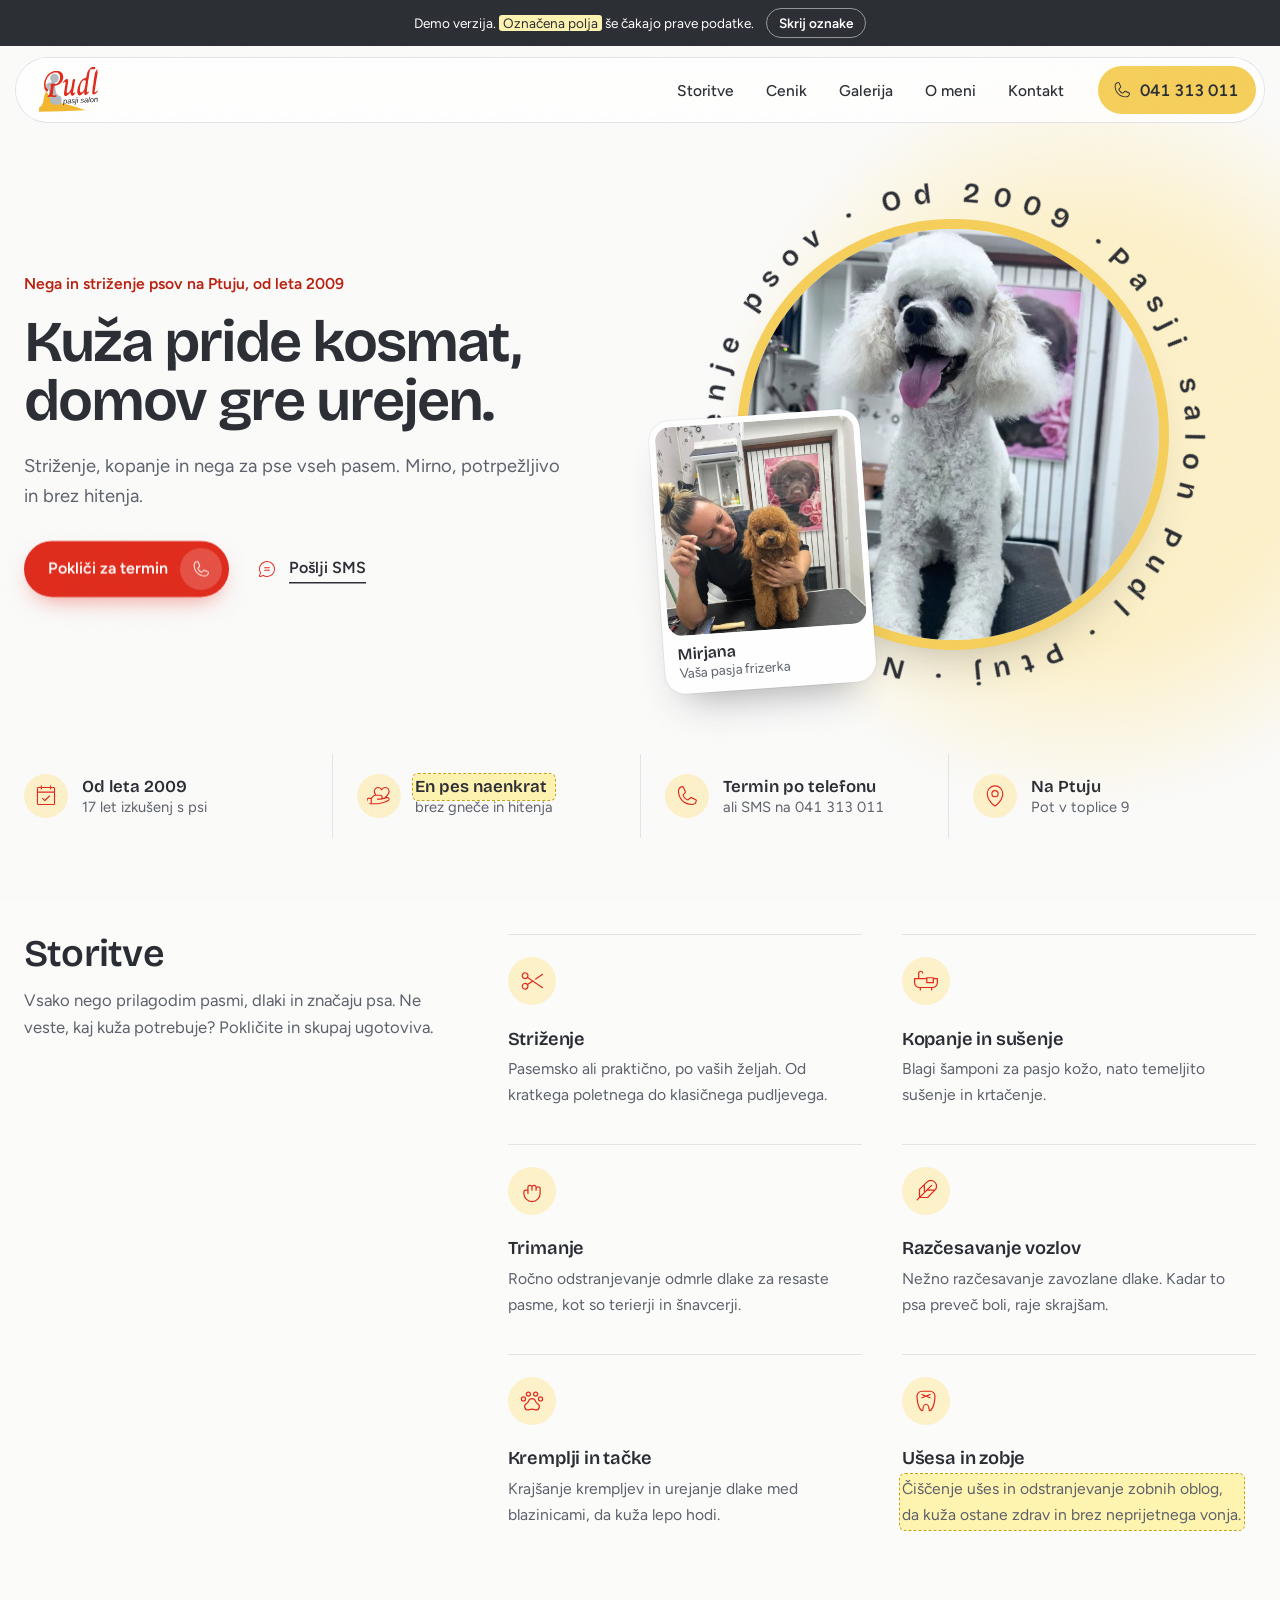
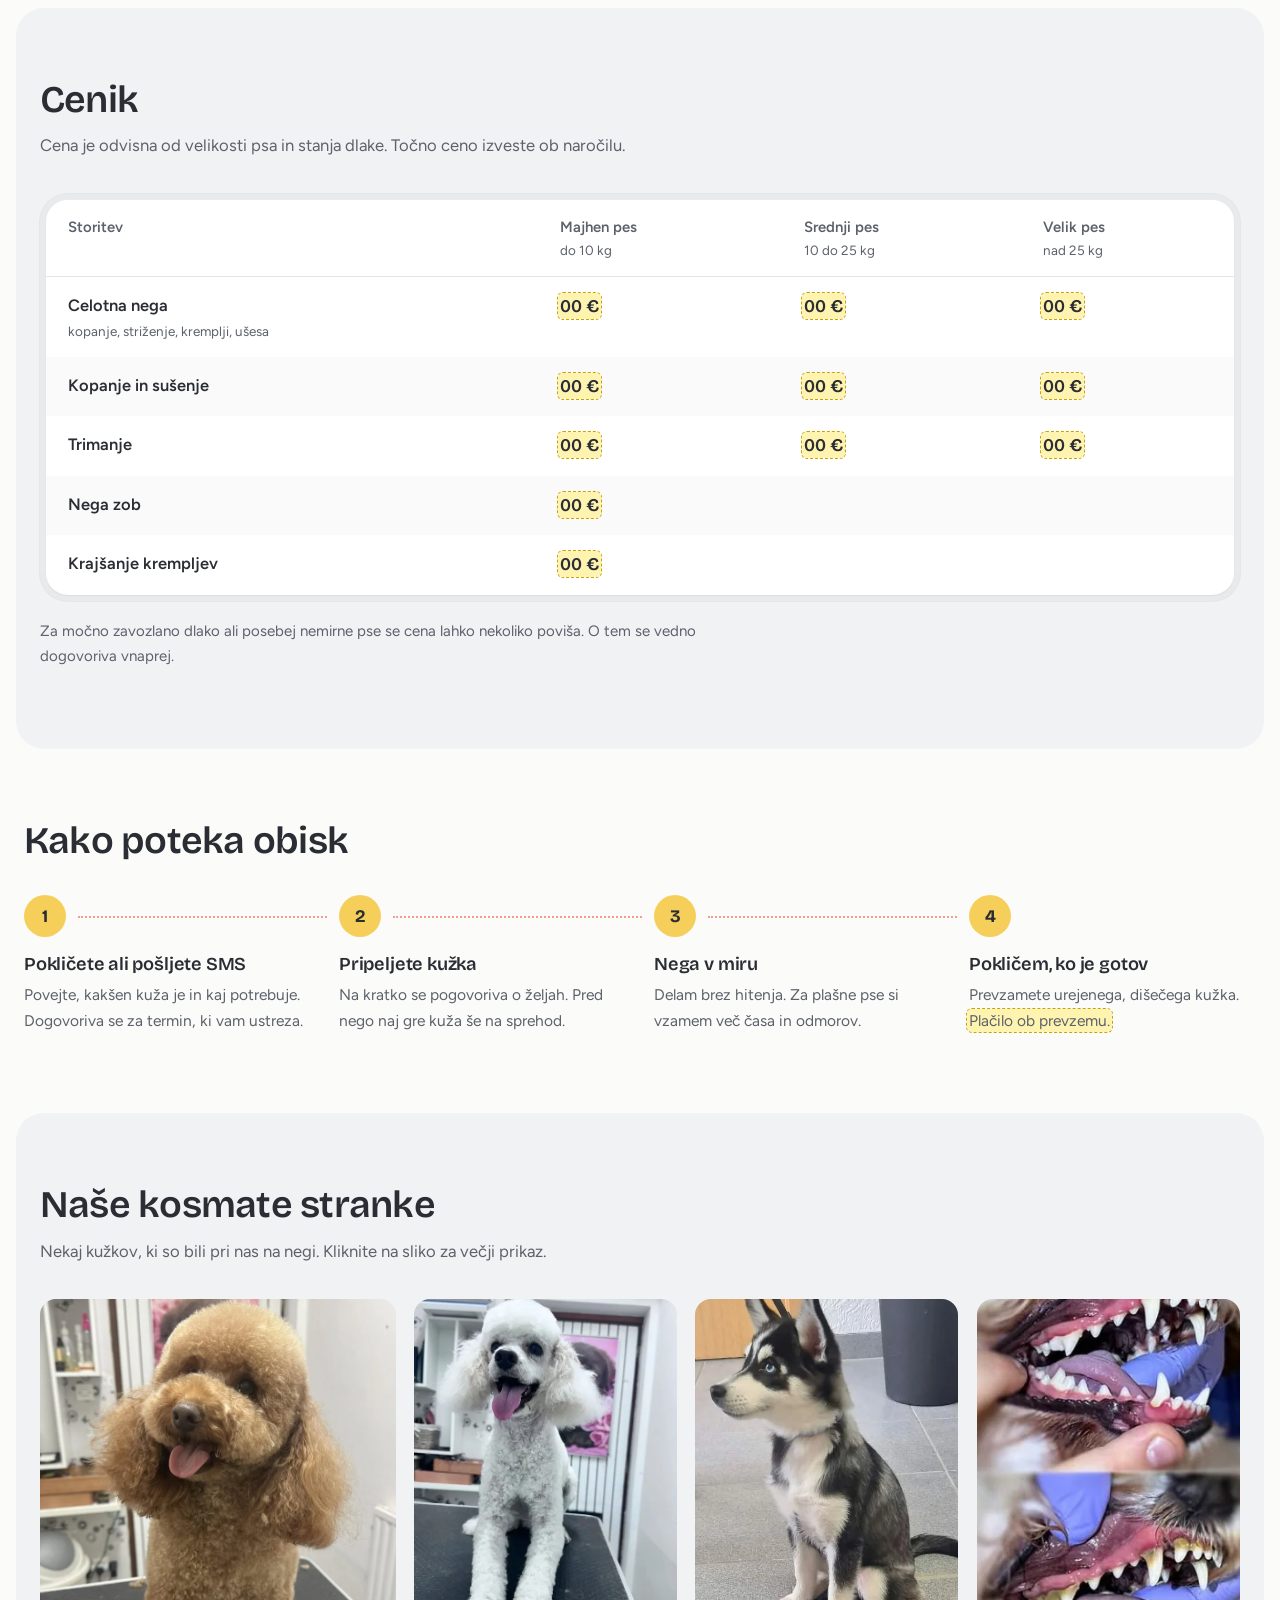
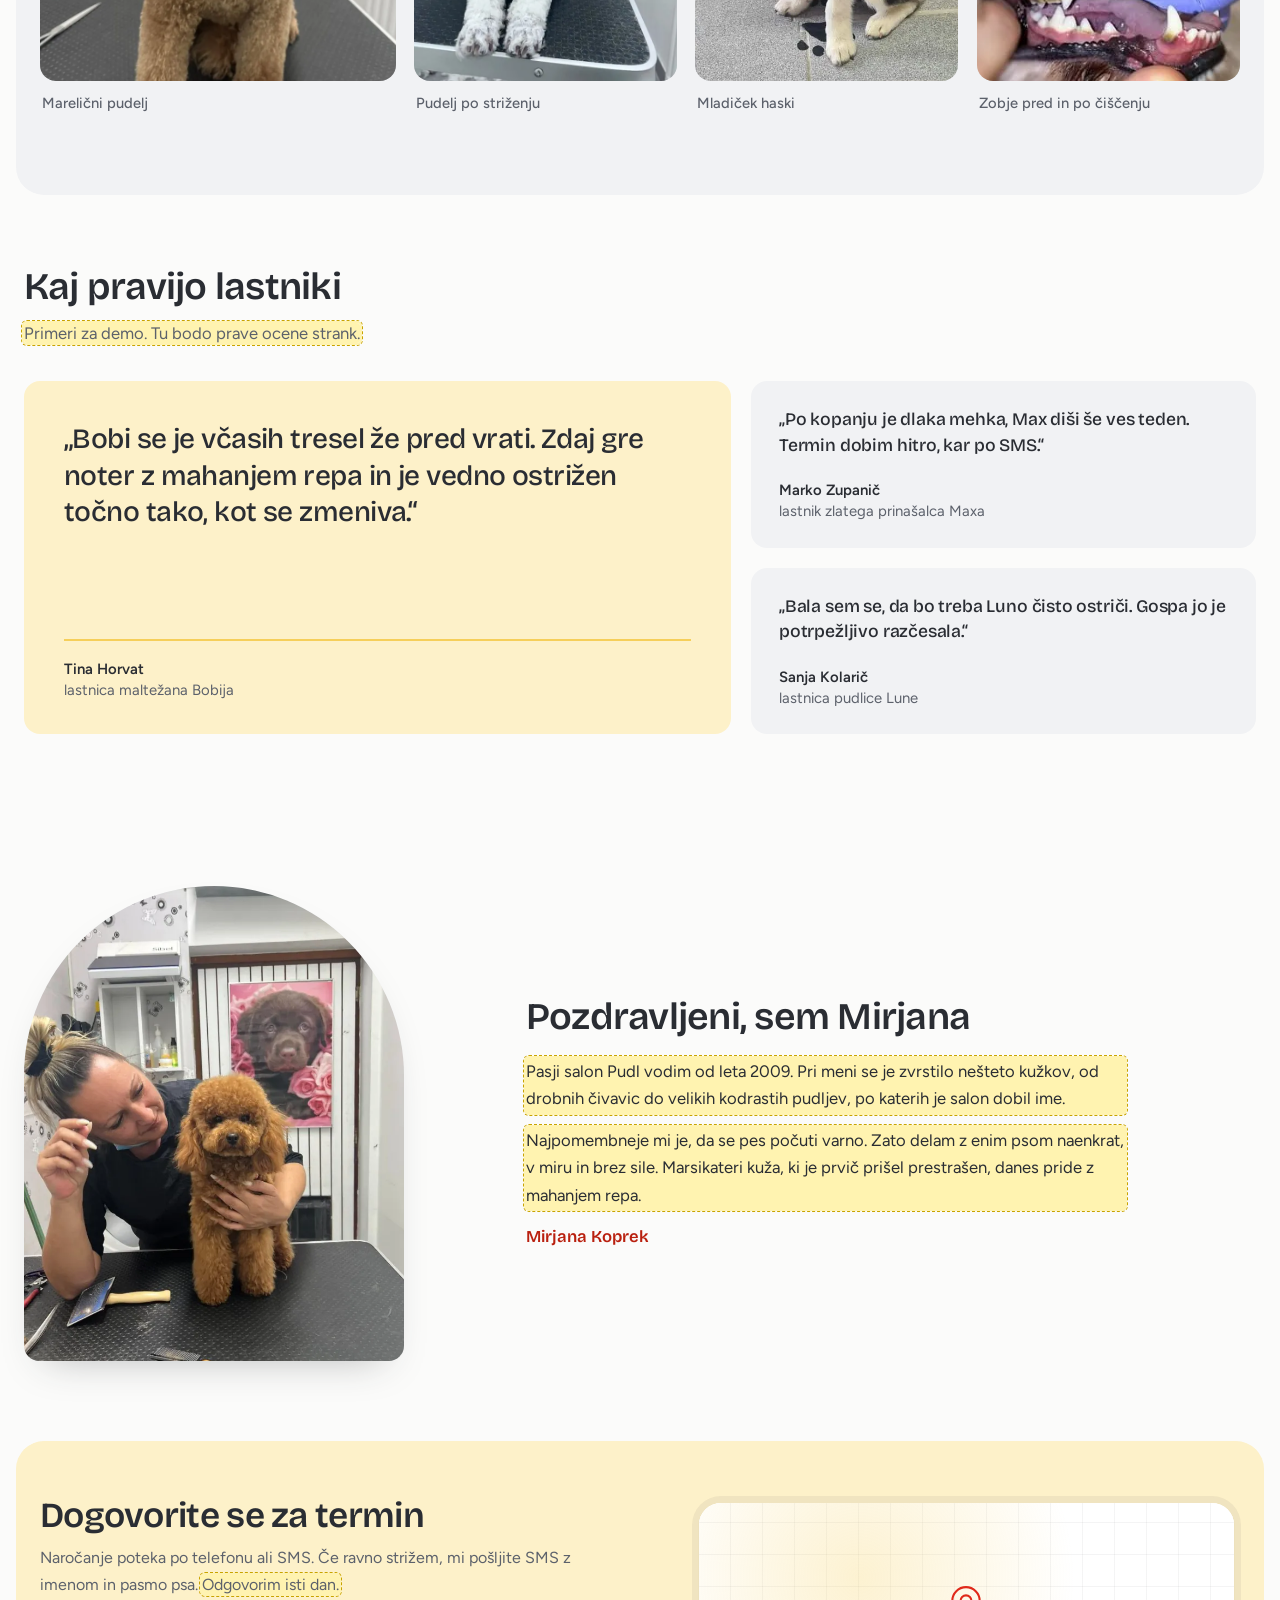
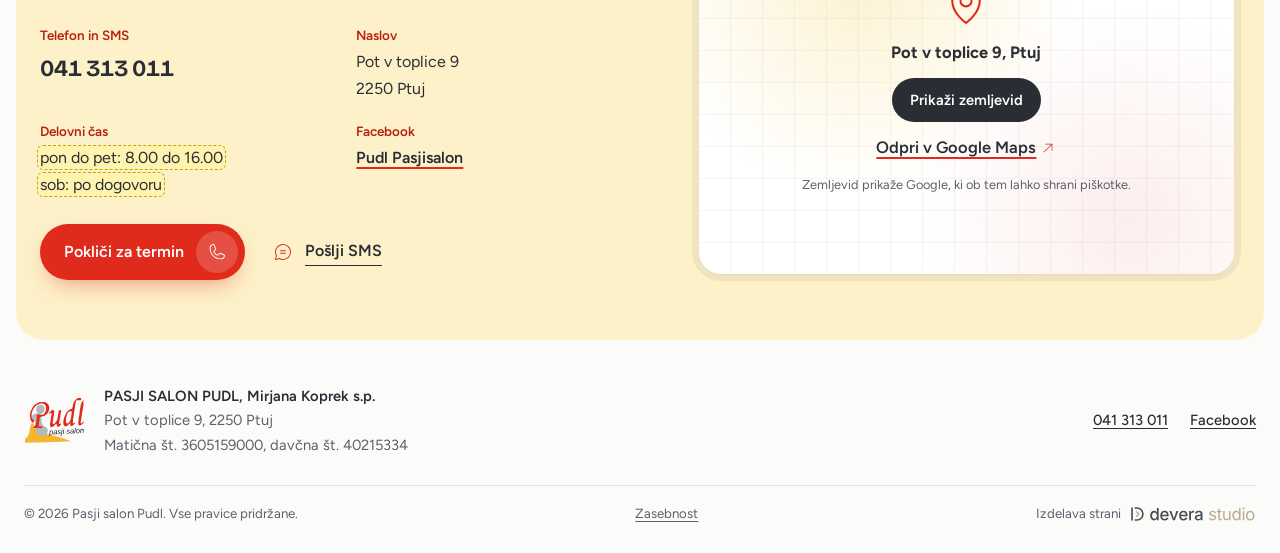
==== commit 29c66114: "prvi-pudl-salon-prvi" ====
--- a/index.html
+++ b/index.html
@@ -1,23 +1,26 @@
 <!doctype html>
 <html lang="sl">
+
 <head>
   <meta charset="utf-8">
   <meta name="viewport" content="width=device-width, initial-scale=1">
   <!-- Demo: Google naj strani ne indeksira. Odstrani ob objavi. -->
   <meta name="robots" content="noindex, nofollow">
   <title>Pasji salon Pudl, nega in striženje psov na Ptuju</title>
-  <meta name="description" content="Pasji salon Pudl na Ptuju: striženje, kopanje in nega psov vseh pasem. Od leta 2009. Termin dogovorite po telefonu ali SMS.">
+  <meta name="description"
+    content="Pasji salon Pudl na Ptuju: striženje, kopanje in nega psov vseh pasem. Od leta 2009. Termin dogovorite po telefonu ali SMS.">
   <meta name="theme-color" content="#fbfbfa">
   <meta property="og:type" content="website">
   <meta property="og:locale" content="sl_SI">
   <meta property="og:title" content="Pasji salon Pudl, Ptuj">
-  <meta property="og:description" content="Striženje, kopanje in nega psov vseh pasem. Od leta 2009. Termin po telefonu ali SMS.">
+  <meta property="og:description"
+    content="Striženje, kopanje in nega psov vseh pasem. Od leta 2009. Termin po telefonu ali SMS.">
   <meta property="og:image" content="slike/pudelj-marelicni.jpg">
   <link rel="stylesheet" href="pisave.css">
   <link rel="stylesheet" href="js/lenis.css">
-  <link rel="stylesheet" href="style.css?v=17">
+  <link rel="stylesheet" href="style.css?v=18">
   <!-- Animacije samo, če obiskovalec nima vklopljenega "zmanjšaj gibanje" -->
-  <script>if(!matchMedia("(prefers-reduced-motion: reduce)").matches)document.documentElement.classList.add("anim")</script>
+  <script>if (!matchMedia("(prefers-reduced-motion: reduce)").matches) document.documentElement.classList.add("anim")</script>
   <link rel="icon" href="slike/logo.svg" type="image/svg+xml">
   <!-- Podatki za Google (lokalno podjetje). Ko bo domena, dodaj "url". -->
   <script type="application/ld+json">
@@ -41,6 +44,7 @@
   }
   </script>
 </head>
+
 <body class="demo-mode">
 
   <a class="skip-link" href="#vsebina">Preskoči na vsebino</a>
@@ -73,7 +77,9 @@
         </ul>
       </nav>
       <a class="header-call js-tel" href="tel:+38641313011">
-        <svg aria-hidden="true"><use href="#ico-tel"/></svg>
+        <svg aria-hidden="true">
+          <use href="#ico-tel" />
+        </svg>
         <span class="js-tel-text">041 313 011</span>
       </a>
     </div>
@@ -87,14 +93,19 @@
         <div class="hero-text">
           <p class="hero-kicker" data-hero>Nega in striženje psov na Ptuju, od leta 2009</p>
           <h1 data-hero>Kuža pride kosmat,<br>domov gre urejen.</h1>
-          <p class="hero-lead" data-hero>Striženje, kopanje in nega za pse vseh pasem. Mirno, potrpežljivo in brez hitenja.</p>
+          <p class="hero-lead" data-hero>Striženje, kopanje in nega za pse vseh pasem. Mirno, potrpežljivo in brez
+            hitenja.</p>
           <div class="hero-actions" data-hero>
             <a class="btn btn-primary magnet js-tel" href="tel:+38641313011">
               <span>Pokliči za termin</span>
-              <span class="btn-ico"><svg aria-hidden="true"><use href="#ico-tel"/></svg></span>
+              <span class="btn-ico"><svg aria-hidden="true">
+                  <use href="#ico-tel" />
+                </svg></span>
             </a>
             <a class="btn btn-text js-sms" href="sms:+38641313011">
-              <svg aria-hidden="true"><use href="#ico-sms"/></svg>
+              <svg aria-hidden="true">
+                <use href="#ico-sms" />
+              </svg>
               <span>Pošlji SMS</span>
             </a>
           </div>
@@ -104,22 +115,34 @@
           <div class="video-ring" data-hero>
             <!-- Krožni napis okoli videa -->
             <svg class="ring-text" viewBox="0 0 200 200" aria-hidden="true">
-              <defs><path id="krog" d="M100,100 m-88,0 a88,88 0 1,1 176,0 a88,88 0 1,1 -176,0"/></defs>
-              <text><textPath href="#krog" startOffset="0" textLength="548" lengthAdjust="spacing">Pasji salon Pudl · Ptuj · Nega in striženje psov · Od 2009 ·</textPath></text>
+              <defs>
+                <path id="krog" d="M100,100 m-88,0 a88,88 0 1,1 176,0 a88,88 0 1,1 -176,0" />
+              </defs>
+              <text>
+                <textPath href="#krog" startOffset="0" textLength="548" lengthAdjust="spacing">Pasji salon Pudl · Ptuj ·
+                  Nega in striženje psov · Od 2009 ·</textPath>
+              </text>
             </svg>
             <div class="video-circle">
               <!-- UREDI: video daj v slike/video.mp4 (kratek, brez zvoka, do 10 MB) -->
               <video id="hero-video" autoplay muted loop playsinline preload="metadata"
-                     poster="slike/pudelj-po-strizenju.jpg" aria-label="Pudelj v salonu po striženju">
+                poster="slike/pudelj-po-strizenju.jpg" aria-label="Pudelj v salonu po striženju">
                 <source src="slike/video.mp4" type="video/mp4">
               </video>
             </div>
             <figure class="hero-card">
-              <picture><source srcset="slike/mirjana.webp" type="image/webp"><img decoding="async" src="slike/mirjana.jpg" width="697" height="933" alt="Mirjana Koprek z mareličnim pudljem v salonu" style="object-position:45% 35%"></picture>
+              <picture>
+                <source srcset="slike/mirjana.webp" type="image/webp"><img decoding="async" src="slike/mirjana.jpg"
+                  width="697" height="933" alt="Mirjana Koprek z mareličnim pudljem v salonu"
+                  style="object-position:45% 35%">
+              </picture>
               <figcaption><strong>Mirjana</strong><span>Vaša pasja frizerka</span></figcaption>
             </figure>
             <button type="button" class="video-toggle" id="video-toggle" aria-label="Ustavi video" hidden>
-              <svg viewBox="0 0 24 24" aria-hidden="true"><path class="i-pause" fill="currentColor" d="M7 5h3.5v14H7zm6.5 0H17v14h-3.5z"/><path class="i-play" fill="currentColor" d="M8 5v14l11-7z"/></svg>
+              <svg viewBox="0 0 24 24" aria-hidden="true">
+                <path class="i-pause" fill="currentColor" d="M7 5h3.5v14H7zm6.5 0H17v14h-3.5z" />
+                <path class="i-play" fill="currentColor" d="M8 5v14l11-7z" />
+              </svg>
             </button>
           </div>
         </figure>
@@ -130,19 +153,27 @@
     <section class="facts" aria-label="Na kratko o salonu">
       <ul class="wrap facts-list">
         <li>
-          <svg aria-hidden="true"><use href="#ico-koledar"/></svg>
+          <svg aria-hidden="true">
+            <use href="#ico-koledar" />
+          </svg>
           <p><strong>Od leta 2009</strong><span>17 let izkušenj s psi</span></p>
         </li>
         <li>
-          <svg aria-hidden="true"><use href="#ico-srce"/></svg>
+          <svg aria-hidden="true">
+            <use href="#ico-srce" />
+          </svg>
           <p><strong class="demo">En pes naenkrat</strong><span>brez gneče in hitenja</span></p>
         </li>
         <li>
-          <svg aria-hidden="true"><use href="#ico-tel"/></svg>
+          <svg aria-hidden="true">
+            <use href="#ico-tel" />
+          </svg>
           <p><strong>Termin po telefonu</strong><span>ali SMS na <span class="js-tel-text">041 313 011</span></span></p>
         </li>
         <li>
-          <svg aria-hidden="true"><use href="#ico-pin"/></svg>
+          <svg aria-hidden="true">
+            <use href="#ico-pin" />
+          </svg>
           <p><strong>Na Ptuju</strong><span>Pot v toplice 9</span></p>
         </li>
       </ul>
@@ -153,40 +184,54 @@
       <div class="wrap services-layout">
         <header class="section-head services-head">
           <h2>Storitve</h2>
-          <p>Vsako nego prilagodim pasmi, dlaki in značaju psa. Ne veste, kaj kuža potrebuje? Pokličite in skupaj ugotoviva.</p>
+          <p>Vsako nego prilagodim pasmi, dlaki in značaju psa. Ne veste, kaj kuža potrebuje? Pokličite in skupaj
+            ugotoviva.</p>
         </header>
 
         <!-- UREDI: seznam storitev potrdi z gospo -->
         <ul class="services">
           <li class="service">
-            <svg aria-hidden="true"><use href="#ico-skarje"/></svg>
+            <svg aria-hidden="true">
+              <use href="#ico-skarje" />
+            </svg>
             <h3>Striženje</h3>
             <p>Pasemsko ali praktično, po vaših željah. Od kratkega poletnega do klasičnega pudljevega.</p>
           </li>
           <li class="service">
-            <svg aria-hidden="true"><use href="#ico-kad"/></svg>
+            <svg aria-hidden="true">
+              <use href="#ico-kad" />
+            </svg>
             <h3>Kopanje in sušenje</h3>
             <p>Blagi šamponi za pasjo kožo, nato temeljito sušenje in krtačenje.</p>
           </li>
           <li class="service">
-            <svg aria-hidden="true"><use href="#ico-roka"/></svg>
+            <svg aria-hidden="true">
+              <use href="#ico-roka" />
+            </svg>
             <h3>Trimanje</h3>
             <p>Ročno odstranjevanje odmrle dlake za resaste pasme, kot so terierji in šnavcerji.</p>
           </li>
           <li class="service">
-            <svg aria-hidden="true"><use href="#ico-glavnik"/></svg>
+            <svg aria-hidden="true">
+              <use href="#ico-glavnik" />
+            </svg>
             <h3>Razčesavanje vozlov</h3>
             <p>Nežno razčesavanje zavozlane dlake. Kadar to psa preveč boli, raje skrajšam.</p>
           </li>
           <li class="service">
-            <svg aria-hidden="true"><use href="#ico-taca"/></svg>
+            <svg aria-hidden="true">
+              <use href="#ico-taca" />
+            </svg>
             <h3>Kremplji in tačke</h3>
             <p>Krajšanje krempljev in urejanje dlake med blazinicami, da kuža lepo hodi.</p>
           </li>
           <li class="service">
-            <svg aria-hidden="true"><use href="#ico-zob"/></svg>
+            <svg aria-hidden="true">
+              <use href="#ico-zob" />
+            </svg>
             <h3>Ušesa in zobje</h3>
-            <p class="demo-block">Čiščenje ušes in odstranjevanje zobnih oblog, da kuža ostane zdrav in brez neprijetnega vonja.</p>
+            <p class="demo-block">Čiščenje ušes in odstranjevanje zobnih oblog, da kuža ostane zdrav in brez
+              neprijetnega vonja.</p>
           </li>
         </ul>
       </div>
@@ -244,7 +289,8 @@
             </table>
           </div>
         </div>
-        <p class="fineprint">Za močno zavozlano dlako ali posebej nemirne pse se cena lahko nekoliko poviša. O tem se vedno dogovoriva vnaprej.</p>
+        <p class="fineprint">Za močno zavozlano dlako ali posebej nemirne pse se cena lahko nekoliko poviša. O tem se
+          vedno dogovoriva vnaprej.</p>
       </div>
     </section>
 
@@ -285,10 +331,44 @@
 
         <!-- UREDI: slike daj v mapo slike/ in zamenjaj src. Vsak <figure> je ena slika. -->
         <div class="gallery">
-          <figure class="g-item"><button type="button" class="g-open" data-caption="Marelični pudelj po striženju"><picture><source srcset="slike/pudelj-marelicni.webp" type="image/webp"><img decoding="async" src="slike/pudelj-marelicni.jpg" width="900" height="1200" alt="Rjavkast kodrast pudelj z okroglo pričesko na mizi v salonu" loading="lazy" style="object-position:50% 28%"></picture></button><figcaption>Marelični pudelj</figcaption></figure>
-          <figure class="g-item"><button type="button" class="g-open" data-caption="Bel pudelj po striženju"><picture><source srcset="slike/pudelj-po-strizenju.webp" type="image/webp"><img decoding="async" src="slike/pudelj-po-strizenju.jpg" width="703" height="937" alt="Bel pudelj po striženju na mizi v salonu" loading="lazy" style="object-position:50% 30%"></picture></button><figcaption>Pudelj po striženju</figcaption></figure>
-          <figure class="g-item"><button type="button" class="g-open" data-caption="Mladiček haskija na prvem obisku"><picture><source srcset="slike/husky-mladicek.webp" type="image/webp"><img decoding="async" src="slike/husky-mladicek.jpg" width="528" height="937" alt="Mladiček sibirskega haskija sedi v salonu" loading="lazy" style="object-position:50% 22%"></picture></button><figcaption>Mladiček haski</figcaption></figure>
-          <figure class="g-item"><button type="button" class="g-open" data-caption="Nega zob: zgoraj pred, spodaj po čiščenju"><picture><source srcset="slike/zobje-pred-po.webp" type="image/webp"><img decoding="async" src="slike/zobje-pred-po.jpg" width="337" height="538" alt="Pasji zobje pred in po čiščenju zobnih oblog" loading="lazy" style="object-position:50% 50%"></picture></button><figcaption>Zobje pred in po čiščenju</figcaption></figure>
+          <figure class="g-item"><button type="button" class="g-open" data-caption="Marelični pudelj po striženju">
+              <picture>
+                <source srcset="slike/pudelj-marelicni.webp" type="image/webp"><img decoding="async"
+                  src="slike/pudelj-marelicni.jpg" width="900" height="1200"
+                  alt="Rjavkast kodrast pudelj z okroglo pričesko na mizi v salonu" loading="lazy"
+                  style="object-position:50% 28%">
+              </picture>
+            </button>
+            <figcaption>Marelični pudelj</figcaption>
+          </figure>
+          <figure class="g-item"><button type="button" class="g-open" data-caption="Bel pudelj po striženju">
+              <picture>
+                <source srcset="slike/pudelj-po-strizenju.webp" type="image/webp"><img decoding="async"
+                  src="slike/pudelj-po-strizenju.jpg" width="703" height="937"
+                  alt="Bel pudelj po striženju na mizi v salonu" loading="lazy" style="object-position:50% 30%">
+              </picture>
+            </button>
+            <figcaption>Pudelj po striženju</figcaption>
+          </figure>
+          <figure class="g-item"><button type="button" class="g-open" data-caption="Mladiček haskija na prvem obisku">
+              <picture>
+                <source srcset="slike/husky-mladicek.webp" type="image/webp"><img decoding="async"
+                  src="slike/husky-mladicek.jpg" width="528" height="937"
+                  alt="Mladiček sibirskega haskija sedi v salonu" loading="lazy" style="object-position:50% 22%">
+              </picture>
+            </button>
+            <figcaption>Mladiček haski</figcaption>
+          </figure>
+          <figure class="g-item"><button type="button" class="g-open"
+              data-caption="Nega zob: zgoraj pred, spodaj po čiščenju">
+              <picture>
+                <source srcset="slike/zobje-pred-po.webp" type="image/webp"><img decoding="async"
+                  src="slike/zobje-pred-po.jpg" width="337" height="538"
+                  alt="Pasji zobje pred in po čiščenju zobnih oblog" loading="lazy" style="object-position:50% 50%">
+              </picture>
+            </button>
+            <figcaption>Zobje pred in po čiščenju</figcaption>
+          </figure>
         </div>
       </div>
     </section>
@@ -305,7 +385,8 @@
         <ul class="reviews">
           <li class="review review-main">
             <blockquote>
-              <p>„Bobi se je včasih tresel že pred vrati. Zdaj gre noter z mahanjem repa in je vedno ostrižen točno tako, kot se zmeniva.“</p>
+              <p>„Bobi se je včasih tresel že pred vrati. Zdaj gre noter z mahanjem repa in je vedno ostrižen točno
+                tako, kot se zmeniva.“</p>
             </blockquote>
             <p class="review-who"><strong>Tina Horvat</strong><span>lastnica maltežana Bobija</span></p>
           </li>
@@ -329,12 +410,18 @@
     <section class="section" id="o-meni">
       <div class="wrap about">
         <div class="about-photo">
-          <picture><source srcset="slike/mirjana.webp" type="image/webp"><img decoding="async" src="slike/mirjana.jpg" width="697" height="933" alt="Mirjana Koprek z mareličnim pudljem na mizi za striženje v salonu" loading="lazy" style="object-position:45% 40%"></picture>
+          <picture>
+            <source srcset="slike/mirjana.webp" type="image/webp"><img decoding="async" src="slike/mirjana.jpg"
+              width="697" height="933" alt="Mirjana Koprek z mareličnim pudljem na mizi za striženje v salonu"
+              loading="lazy" style="object-position:45% 40%">
+          </picture>
         </div>
         <div class="about-text">
           <h2>Pozdravljeni, sem Mirjana</h2>
-          <p class="demo-block">Pasji salon Pudl vodim od leta 2009. Pri meni se je zvrstilo nešteto kužkov, od drobnih čivavic do velikih kodrastih pudljev, po katerih je salon dobil ime.</p>
-          <p class="demo-block">Najpomembneje mi je, da se pes počuti varno. Zato delam z enim psom naenkrat, v miru in brez sile. Marsikateri kuža, ki je prvič prišel prestrašen, danes pride z mahanjem repa.</p>
+          <p class="demo-block">Pasji salon Pudl vodim od leta 2009. Pri meni se je zvrstilo nešteto kužkov, od drobnih
+            čivavic do velikih kodrastih pudljev, po katerih je salon dobil ime.</p>
+          <p class="demo-block">Najpomembneje mi je, da se pes počuti varno. Zato delam z enim psom naenkrat, v miru in
+            brez sile. Marsikateri kuža, ki je prvič prišel prestrašen, danes pride z mahanjem repa.</p>
           <p class="about-sign">Mirjana Koprek</p>
         </div>
       </div>
@@ -345,12 +432,14 @@
       <div class="wrap contact-inner">
         <div class="contact-text">
           <h2>Dogovorite se za termin</h2>
-          <p>Naročanje poteka po telefonu ali SMS. Če ravno strižem, mi pošljite SMS z imenom in pasmo psa. <span class="demo">Odgovorim isti dan.</span></p>
+          <p>Naročanje poteka po telefonu ali SMS. Če ravno strižem, mi pošljite SMS z imenom in pasmo psa. <span
+              class="demo">Odgovorim isti dan.</span></p>
 
           <dl class="contact-list">
             <div>
               <dt>Telefon in SMS</dt>
-              <dd><a class="tel-big js-tel" href="tel:+38641313011"><span class="js-tel-text">041 313 011</span></a></dd>
+              <dd><a class="tel-big js-tel" href="tel:+38641313011"><span class="js-tel-text">041 313 011</span></a>
+              </dd>
             </div>
             <div>
               <dt>Naslov</dt>
@@ -366,17 +455,22 @@
             </div>
             <div>
               <dt>Facebook</dt>
-              <dd><a class="text-link" href="https://www.facebook.com/argano.arg" target="_blank" rel="noopener">Pudl Pasjisalon</a></dd>
+              <dd><a class="text-link" href="https://www.facebook.com/argano.arg" target="_blank" rel="noopener">Pudl
+                  Pasjisalon</a></dd>
             </div>
           </dl>
 
           <div class="hero-actions">
             <a class="btn btn-primary js-tel" href="tel:+38641313011">
               <span>Pokliči za termin</span>
-              <span class="btn-ico"><svg aria-hidden="true"><use href="#ico-tel"/></svg></span>
+              <span class="btn-ico"><svg aria-hidden="true">
+                  <use href="#ico-tel" />
+                </svg></span>
             </a>
             <a class="btn btn-text js-sms" href="sms:+38641313011">
-              <svg aria-hidden="true"><use href="#ico-sms"/></svg>
+              <svg aria-hidden="true">
+                <use href="#ico-sms" />
+              </svg>
               <span>Pošlji SMS</span>
             </a>
           </div>
@@ -386,10 +480,15 @@
         <div class="bezel map-bezel">
           <div class="bezel-core map" id="zemljevid">
             <div class="map-placeholder">
-              <svg aria-hidden="true"><use href="#ico-pin"/></svg>
+              <svg aria-hidden="true">
+                <use href="#ico-pin" />
+              </svg>
               <p><strong>Pot v toplice 9, Ptuj</strong></p>
               <button type="button" class="btn btn-small" id="map-load">Prikaži zemljevid</button>
-              <a class="text-link" href="https://www.google.com/maps/search/?api=1&amp;query=Pot+v+toplice+9,+2250+Ptuj" target="_blank" rel="noopener">Odpri v Google Maps <svg aria-hidden="true"><use href="#ico-puscica"/></svg></a>
+              <a class="text-link" href="https://www.google.com/maps/search/?api=1&amp;query=Pot+v+toplice+9,+2250+Ptuj"
+                target="_blank" rel="noopener">Odpri v Google Maps <svg aria-hidden="true">
+                  <use href="#ico-puscica" />
+                </svg></a>
               <small>Zemljevid prikaže Google, ki ob tem lahko shrani piškotke.</small>
             </div>
           </div>
@@ -426,10 +525,14 @@
   <!-- Spodnja vrstica za klic na telefonu -->
   <div class="mobile-cta">
     <a class="js-tel" href="tel:+38641313011">
-      <svg aria-hidden="true"><use href="#ico-tel"/></svg> Pokliči za termin
+      <svg aria-hidden="true">
+        <use href="#ico-tel" />
+      </svg> Pokliči za termin
     </a>
     <a class="js-sms" href="sms:+38641313011">
-      <svg aria-hidden="true"><use href="#ico-sms"/></svg> Pošlji SMS
+      <svg aria-hidden="true">
+        <use href="#ico-sms" />
+      </svg> Pošlji SMS
     </a>
   </div>
 
@@ -441,8 +544,12 @@
       <p class="lb-caption"></p>
       <p class="lb-count" aria-live="polite"></p>
       <div class="lb-nav">
-        <button type="button" class="lb-prev" aria-label="Prejšnja slika"><svg aria-hidden="true"><use href="#ico-levo"/></svg></button>
-        <button type="button" class="lb-next" aria-label="Naslednja slika"><svg aria-hidden="true"><use href="#ico-desno"/></svg></button>
+        <button type="button" class="lb-prev" aria-label="Prejšnja slika"><svg aria-hidden="true">
+            <use href="#ico-levo" />
+          </svg></button>
+        <button type="button" class="lb-next" aria-label="Naslednja slika"><svg aria-hidden="true">
+            <use href="#ico-desno" />
+          </svg></button>
       </div>
     </div>
   </dialog>
@@ -450,20 +557,61 @@
   <!-- Ikone: Phosphor Icons (Light), MIT licenca, phosphoricons.com -->
   <svg width="0" height="0" style="position:absolute" aria-hidden="true">
     <defs>
-      <symbol id="ico-skarje" viewBox="0 0 256 256" fill="currentColor"><path d="M159.38,112a6,6,0,0,1,1.57-8.34l67.66-46.31a6,6,0,0,1,6.78,9.91l-67.67,46.3a6,6,0,0,1-8.34-1.56ZM237,197.09a6,6,0,0,1-8.34,1.56L136,135.27,91,166.06A34,34,0,1,1,84,156a1.8,1.8,0,0,0,.19.2L125.37,128,84.23,99.84,84,100a34,34,0,1,1,7-10.1l144.38,98.8A6,6,0,0,1,237,197.09ZM75.56,91.55a22,22,0,1,0-31.12,0,21.88,21.88,0,0,0,31.12,0ZM82,180a22,22,0,1,0-6.44,15.56h0A21.88,21.88,0,0,0,82,180Z"/></symbol>
-      <symbol id="ico-kad" viewBox="0 0 256 256" fill="currentColor"><path d="M240,98H206V96a6,6,0,0,0-6-6H136a6,6,0,0,0-6,6v2H62V52A14,14,0,0,1,76,38,14.47,14.47,0,0,1,90.12,49.19a6,6,0,1,0,11.76-2.38A26.32,26.32,0,0,0,76,26,26,26,0,0,0,50,52V98H16a6,6,0,0,0-6,6v40a54.06,54.06,0,0,0,54,54h2v18a6,6,0,0,0,12,0V198H178v18a6,6,0,0,0,12,0V198h2a54.06,54.06,0,0,0,54-54V104A6,6,0,0,0,240,98Zm-98,4h52v36H142Zm92,42a42,42,0,0,1-42,42H64a42,42,0,0,1-42-42V110H130v34a6,6,0,0,0,6,6h64a6,6,0,0,0,6-6V110h28Z"/></symbol>
-      <symbol id="ico-roka" viewBox="0 0 256 256" fill="currentColor"><path d="M188,82a25.85,25.85,0,0,0-14.59,4.49A26,26,0,0,0,128,75.41,26,26,0,0,0,82,92v22H68a26,26,0,0,0-26,26v12a86,86,0,0,0,172,0V108A26,26,0,0,0,188,82Zm14,70a74,74,0,0,1-148,0V140a14,14,0,0,1,14-14H82v26a6,6,0,0,0,12,0V92a14,14,0,0,1,28,0v28a6,6,0,0,0,12,0V92a14,14,0,0,1,28,0v28a6,6,0,0,0,12,0V108a14,14,0,0,1,28,0Z"/></symbol>
-      <symbol id="ico-glavnik" viewBox="0 0 256 256" fill="currentColor"><path d="M238,80A62,62,0,0,0,132.18,36.14L62.1,105.41a13.94,13.94,0,0,0-4.1,9.9v74.21L27.76,219.76a6,6,0,1,0,8.48,8.48L66.48,198h74.21a13.94,13.94,0,0,0,9.9-4.1l0,0,68.83-69.63h0l.39-.4A61.6,61.6,0,0,0,238,80ZM140.64,44.64a50,50,0,0,1,72,69.36H150.48l37.76-37.76a6,6,0,0,0-8.48-8.48l-48,48h0L118,129.52V67ZM70,115.31a2,2,0,0,1,.56-1.39l35.44-35v62.63l-36,36Zm72.09,70.11a2,2,0,0,1-1.4.58H78.48l37.76-37.75h0L138.48,126h62.35Z"/></symbol>
-      <symbol id="ico-taca" viewBox="0 0 256 256" fill="currentColor"><path d="M212,82a26,26,0,1,0,26,26A26,26,0,0,0,212,82Zm0,40a14,14,0,1,1,14-14A14,14,0,0,1,212,122ZM70,108a26,26,0,1,0-26,26A26,26,0,0,0,70,108ZM44,122a14,14,0,1,1,14-14A14,14,0,0,1,44,122ZM92,86A26,26,0,1,0,66,60,26,26,0,0,0,92,86Zm0-40A14,14,0,1,1,78,60,14,14,0,0,1,92,46Zm72,40a26,26,0,1,0-26-26A26,26,0,0,0,164,86Zm0-40a14,14,0,1,1-14,14A14,14,0,0,1,164,46Zm22.15,104.61a37.32,37.32,0,0,1-17.82-22.33,42,42,0,0,0-80.66,0A37.26,37.26,0,0,1,69.9,150.58,38,38,0,0,0,88,222a37.58,37.58,0,0,0,14.76-3,66.14,66.14,0,0,1,50.41,0A37.66,37.66,0,0,0,168,222a38,38,0,0,0,18.15-71.39ZM168,210a25.93,25.93,0,0,1-10.21-2.08,78.15,78.15,0,0,0-59.65,0A26,26,0,0,1,75.68,161.1a49.28,49.28,0,0,0,23.51-29.48,30,30,0,0,1,57.62,0,49.27,49.27,0,0,0,23.57,29.5A26,26,0,0,1,168,210Z"/></symbol>
-      <symbol id="ico-zob" viewBox="0 0 256 256" fill="currentColor"><path d="M170.23,69.57,144.16,80l26.07,10.43a6,6,0,1,1-4.46,11.14L128,86.46,90.23,101.57a6,6,0,0,1-7.8-3.35,6,6,0,0,1,3.34-7.79L111.84,80,85.77,69.57a6,6,0,0,1,4.46-11.14L128,73.53l37.77-15.1a6,6,0,1,1,4.46,11.14ZM222,79.75c0,42.45-7.91,74.9-14.59,94.64-8.59,25.41-20.22,44.74-31.91,53a13.7,13.7,0,0,1-13.94,1.23,14.1,14.1,0,0,1-8-11.69c-1.13-15.33-5.87-51-25.52-51s-24.39,35.64-25.52,51a14.1,14.1,0,0,1-14,13,13.69,13.69,0,0,1-8-2.58c-11.69-8.29-23.32-27.62-31.91-53C41.91,154.65,34,122.2,34,79.75A54,54,0,0,1,88,26h80A54,54,0,0,1,222,79.75Zm-12,0A42,42,0,0,0,168,38H88A42,42,0,0,0,46,79.76c-.07,73.93,24.69,126,41.44,137.88a1.77,1.77,0,0,0,1.88.15,2,2,0,0,0,1.19-1.71C93.46,176,106.77,154,128,154s34.54,22,37.49,62.09a2,2,0,0,0,1.19,1.71,1.77,1.77,0,0,0,1.88-.15C185.31,205.74,210.07,153.69,210,79.76Z"/></symbol>
-      <symbol id="ico-tel" viewBox="0 0 256 256" fill="currentColor"><path d="M221.59,160.3l-47.24-21.17a14,14,0,0,0-13.28,1.22,4.81,4.81,0,0,0-.56.42l-24.69,21a1.88,1.88,0,0,1-1.68.06c-15.87-7.66-32.31-24-40-39.65a1.91,1.91,0,0,1,0-1.68l21.07-25a6.13,6.13,0,0,0,.42-.58,14,14,0,0,0,1.12-13.27L95.73,34.49a14,14,0,0,0-14.56-8.38A54.24,54.24,0,0,0,34,80c0,78.3,63.7,142,142,142a54.25,54.25,0,0,0,53.89-47.17A14,14,0,0,0,221.59,160.3ZM176,210C104.32,210,46,151.68,46,80A42.23,42.23,0,0,1,82.67,38h.23a2,2,0,0,1,1.84,1.31l21.1,47.11a2,2,0,0,1,0,1.67L84.73,113.15a4.73,4.73,0,0,0-.43.57,14,14,0,0,0-.91,13.73c8.87,18.16,27.17,36.32,45.53,45.19a14,14,0,0,0,13.77-1c.19-.13.38-.27.56-.42l24.68-21a1.92,1.92,0,0,1,1.6-.1l47.25,21.17a2,2,0,0,1,1.21,2A42.24,42.24,0,0,1,176,210Z"/></symbol>
-      <symbol id="ico-sms" viewBox="0 0 256 256" fill="currentColor"><path d="M166,112a6,6,0,0,1-6,6H96a6,6,0,0,1,0-12h64A6,6,0,0,1,166,112Zm-6,26H96a6,6,0,0,0,0,12h64a6,6,0,0,0,0-12Zm70-10A102,102,0,0,1,79.31,217.65L44.44,229.27a14,14,0,0,1-17.71-17.71l11.62-34.87A102,102,0,1,1,230,128Zm-12,0A90,90,0,1,0,50.08,173.06a6,6,0,0,1,.5,4.91L38.12,215.35a2,2,0,0,0,2.53,2.53L78,205.42a6.2,6.2,0,0,1,1.9-.31,6.09,6.09,0,0,1,3,.81A90,90,0,0,0,218,128Z"/></symbol>
-      <symbol id="ico-pin" viewBox="0 0 256 256" fill="currentColor"><path d="M128,66a38,38,0,1,0,38,38A38,38,0,0,0,128,66Zm0,64a26,26,0,1,1,26-26A26,26,0,0,1,128,130Zm0-112a86.1,86.1,0,0,0-86,86c0,30.91,14.34,63.74,41.47,94.94a252.32,252.32,0,0,0,41.09,38,6,6,0,0,0,6.88,0,252.32,252.32,0,0,0,41.09-38c27.13-31.2,41.47-64,41.47-94.94A86.1,86.1,0,0,0,128,18Zm0,206.51C113,212.93,54,163.62,54,104a74,74,0,0,1,148,0C202,163.62,143,212.93,128,224.51Z"/></symbol>
-      <symbol id="ico-puscica" viewBox="0 0 256 256" fill="currentColor"><path d="M198,64V168a6,6,0,0,1-12,0V78.48L68.24,196.24a6,6,0,0,1-8.48-8.48L177.52,70H88a6,6,0,0,1,0-12H192A6,6,0,0,1,198,64Z"/></symbol>
-      <symbol id="ico-levo" viewBox="0 0 256 256" fill="currentColor"><path d="M164.24,203.76a6,6,0,1,1-8.48,8.48l-80-80a6,6,0,0,1,0-8.48l80-80a6,6,0,0,1,8.48,8.48L88.49,128Z"/></symbol>
-      <symbol id="ico-desno" viewBox="0 0 256 256" fill="currentColor"><path d="M180.24,132.24l-80,80a6,6,0,0,1-8.48-8.48L167.51,128,91.76,52.24a6,6,0,0,1,8.48-8.48l80,80A6,6,0,0,1,180.24,132.24Z"/></symbol>
-      <symbol id="ico-koledar" viewBox="0 0 256 256" fill="currentColor"><path d="M208,34H182V24a6,6,0,0,0-12,0V34H86V24a6,6,0,0,0-12,0V34H48A14,14,0,0,0,34,48V208a14,14,0,0,0,14,14H208a14,14,0,0,0,14-14V48A14,14,0,0,0,208,34ZM48,46H74V56a6,6,0,0,0,12,0V46h84V56a6,6,0,0,0,12,0V46h26a2,2,0,0,1,2,2V82H46V48A2,2,0,0,1,48,46ZM208,210H48a2,2,0,0,1-2-2V94H210V208A2,2,0,0,1,208,210Zm-39.76-86.24a6,6,0,0,1,0,8.48l-48,48a6,6,0,0,1-8.48,0l-24-24a6,6,0,0,1,8.48-8.48L116,167.51l43.76-43.75A6,6,0,0,1,168.24,123.76Z"/></symbol>
-      <symbol id="ico-srce" viewBox="0 0 256 256" fill="currentColor"><path d="M229.12,142.65a22.43,22.43,0,0,0-19.55-3.88l-4.32,1C227,119.55,238,99.51,238,80c0-25.36-20.39-46-45.46-46A45.51,45.51,0,0,0,156,52a45.51,45.51,0,0,0-36.54-18C94.39,34,74,54.64,74,80c0,11.38,3.63,22.49,11.29,34.36a29.73,29.73,0,0,0-16.56,8.43L45.52,146H16A14,14,0,0,0,2,160v40a14,14,0,0,0,14,14H120a6,6,0,0,0,1.46-.18l64-16a7.16,7.16,0,0,0,.89-.3L225.17,181l.33-.15a22.6,22.6,0,0,0,3.62-38.18ZM119.46,46a33.16,33.16,0,0,1,31,20.28,6,6,0,0,0,11.1,0,33.16,33.16,0,0,1,31-20.28C210.68,46,226,61.57,226,80c0,20.24-16.18,43-46.8,65.75l-14.87,3.42A26,26,0,0,0,140,114H99.67C90.36,101.67,86,90.81,86,80,86,61.57,101.32,46,119.46,46ZM14,200V160a2,2,0,0,1,2-2H42v44H16A2,2,0,0,1,14,200Zm206.28-30-38.2,16.27L119.26,202H54V154.49l23.21-23.22A17.88,17.88,0,0,1,89.94,126H140a14,14,0,0,1,0,28H112a6,6,0,0,0,0,12h32a6,6,0,0,0,1.34-.15l67-15.41.24-.06A10.6,10.6,0,0,1,220.28,170Z"/></symbol>
+      <symbol id="ico-skarje" viewBox="0 0 256 256" fill="currentColor">
+        <path
+          d="M159.38,112a6,6,0,0,1,1.57-8.34l67.66-46.31a6,6,0,0,1,6.78,9.91l-67.67,46.3a6,6,0,0,1-8.34-1.56ZM237,197.09a6,6,0,0,1-8.34,1.56L136,135.27,91,166.06A34,34,0,1,1,84,156a1.8,1.8,0,0,0,.19.2L125.37,128,84.23,99.84,84,100a34,34,0,1,1,7-10.1l144.38,98.8A6,6,0,0,1,237,197.09ZM75.56,91.55a22,22,0,1,0-31.12,0,21.88,21.88,0,0,0,31.12,0ZM82,180a22,22,0,1,0-6.44,15.56h0A21.88,21.88,0,0,0,82,180Z" />
+      </symbol>
+      <symbol id="ico-kad" viewBox="0 0 256 256" fill="currentColor">
+        <path
+          d="M240,98H206V96a6,6,0,0,0-6-6H136a6,6,0,0,0-6,6v2H62V52A14,14,0,0,1,76,38,14.47,14.47,0,0,1,90.12,49.19a6,6,0,1,0,11.76-2.38A26.32,26.32,0,0,0,76,26,26,26,0,0,0,50,52V98H16a6,6,0,0,0-6,6v40a54.06,54.06,0,0,0,54,54h2v18a6,6,0,0,0,12,0V198H178v18a6,6,0,0,0,12,0V198h2a54.06,54.06,0,0,0,54-54V104A6,6,0,0,0,240,98Zm-98,4h52v36H142Zm92,42a42,42,0,0,1-42,42H64a42,42,0,0,1-42-42V110H130v34a6,6,0,0,0,6,6h64a6,6,0,0,0,6-6V110h28Z" />
+      </symbol>
+      <symbol id="ico-roka" viewBox="0 0 256 256" fill="currentColor">
+        <path
+          d="M188,82a25.85,25.85,0,0,0-14.59,4.49A26,26,0,0,0,128,75.41,26,26,0,0,0,82,92v22H68a26,26,0,0,0-26,26v12a86,86,0,0,0,172,0V108A26,26,0,0,0,188,82Zm14,70a74,74,0,0,1-148,0V140a14,14,0,0,1,14-14H82v26a6,6,0,0,0,12,0V92a14,14,0,0,1,28,0v28a6,6,0,0,0,12,0V92a14,14,0,0,1,28,0v28a6,6,0,0,0,12,0V108a14,14,0,0,1,28,0Z" />
+      </symbol>
+      <symbol id="ico-glavnik" viewBox="0 0 256 256" fill="currentColor">
+        <path
+          d="M238,80A62,62,0,0,0,132.18,36.14L62.1,105.41a13.94,13.94,0,0,0-4.1,9.9v74.21L27.76,219.76a6,6,0,1,0,8.48,8.48L66.48,198h74.21a13.94,13.94,0,0,0,9.9-4.1l0,0,68.83-69.63h0l.39-.4A61.6,61.6,0,0,0,238,80ZM140.64,44.64a50,50,0,0,1,72,69.36H150.48l37.76-37.76a6,6,0,0,0-8.48-8.48l-48,48h0L118,129.52V67ZM70,115.31a2,2,0,0,1,.56-1.39l35.44-35v62.63l-36,36Zm72.09,70.11a2,2,0,0,1-1.4.58H78.48l37.76-37.75h0L138.48,126h62.35Z" />
+      </symbol>
+      <symbol id="ico-taca" viewBox="0 0 256 256" fill="currentColor">
+        <path
+          d="M212,82a26,26,0,1,0,26,26A26,26,0,0,0,212,82Zm0,40a14,14,0,1,1,14-14A14,14,0,0,1,212,122ZM70,108a26,26,0,1,0-26,26A26,26,0,0,0,70,108ZM44,122a14,14,0,1,1,14-14A14,14,0,0,1,44,122ZM92,86A26,26,0,1,0,66,60,26,26,0,0,0,92,86Zm0-40A14,14,0,1,1,78,60,14,14,0,0,1,92,46Zm72,40a26,26,0,1,0-26-26A26,26,0,0,0,164,86Zm0-40a14,14,0,1,1-14,14A14,14,0,0,1,164,46Zm22.15,104.61a37.32,37.32,0,0,1-17.82-22.33,42,42,0,0,0-80.66,0A37.26,37.26,0,0,1,69.9,150.58,38,38,0,0,0,88,222a37.58,37.58,0,0,0,14.76-3,66.14,66.14,0,0,1,50.41,0A37.66,37.66,0,0,0,168,222a38,38,0,0,0,18.15-71.39ZM168,210a25.93,25.93,0,0,1-10.21-2.08,78.15,78.15,0,0,0-59.65,0A26,26,0,0,1,75.68,161.1a49.28,49.28,0,0,0,23.51-29.48,30,30,0,0,1,57.62,0,49.27,49.27,0,0,0,23.57,29.5A26,26,0,0,1,168,210Z" />
+      </symbol>
+      <symbol id="ico-zob" viewBox="0 0 256 256" fill="currentColor">
+        <path
+          d="M170.23,69.57,144.16,80l26.07,10.43a6,6,0,1,1-4.46,11.14L128,86.46,90.23,101.57a6,6,0,0,1-7.8-3.35,6,6,0,0,1,3.34-7.79L111.84,80,85.77,69.57a6,6,0,0,1,4.46-11.14L128,73.53l37.77-15.1a6,6,0,1,1,4.46,11.14ZM222,79.75c0,42.45-7.91,74.9-14.59,94.64-8.59,25.41-20.22,44.74-31.91,53a13.7,13.7,0,0,1-13.94,1.23,14.1,14.1,0,0,1-8-11.69c-1.13-15.33-5.87-51-25.52-51s-24.39,35.64-25.52,51a14.1,14.1,0,0,1-14,13,13.69,13.69,0,0,1-8-2.58c-11.69-8.29-23.32-27.62-31.91-53C41.91,154.65,34,122.2,34,79.75A54,54,0,0,1,88,26h80A54,54,0,0,1,222,79.75Zm-12,0A42,42,0,0,0,168,38H88A42,42,0,0,0,46,79.76c-.07,73.93,24.69,126,41.44,137.88a1.77,1.77,0,0,0,1.88.15,2,2,0,0,0,1.19-1.71C93.46,176,106.77,154,128,154s34.54,22,37.49,62.09a2,2,0,0,0,1.19,1.71,1.77,1.77,0,0,0,1.88-.15C185.31,205.74,210.07,153.69,210,79.76Z" />
+      </symbol>
+      <symbol id="ico-tel" viewBox="0 0 256 256" fill="currentColor">
+        <path
+          d="M221.59,160.3l-47.24-21.17a14,14,0,0,0-13.28,1.22,4.81,4.81,0,0,0-.56.42l-24.69,21a1.88,1.88,0,0,1-1.68.06c-15.87-7.66-32.31-24-40-39.65a1.91,1.91,0,0,1,0-1.68l21.07-25a6.13,6.13,0,0,0,.42-.58,14,14,0,0,0,1.12-13.27L95.73,34.49a14,14,0,0,0-14.56-8.38A54.24,54.24,0,0,0,34,80c0,78.3,63.7,142,142,142a54.25,54.25,0,0,0,53.89-47.17A14,14,0,0,0,221.59,160.3ZM176,210C104.32,210,46,151.68,46,80A42.23,42.23,0,0,1,82.67,38h.23a2,2,0,0,1,1.84,1.31l21.1,47.11a2,2,0,0,1,0,1.67L84.73,113.15a4.73,4.73,0,0,0-.43.57,14,14,0,0,0-.91,13.73c8.87,18.16,27.17,36.32,45.53,45.19a14,14,0,0,0,13.77-1c.19-.13.38-.27.56-.42l24.68-21a1.92,1.92,0,0,1,1.6-.1l47.25,21.17a2,2,0,0,1,1.21,2A42.24,42.24,0,0,1,176,210Z" />
+      </symbol>
+      <symbol id="ico-sms" viewBox="0 0 256 256" fill="currentColor">
+        <path
+          d="M166,112a6,6,0,0,1-6,6H96a6,6,0,0,1,0-12h64A6,6,0,0,1,166,112Zm-6,26H96a6,6,0,0,0,0,12h64a6,6,0,0,0,0-12Zm70-10A102,102,0,0,1,79.31,217.65L44.44,229.27a14,14,0,0,1-17.71-17.71l11.62-34.87A102,102,0,1,1,230,128Zm-12,0A90,90,0,1,0,50.08,173.06a6,6,0,0,1,.5,4.91L38.12,215.35a2,2,0,0,0,2.53,2.53L78,205.42a6.2,6.2,0,0,1,1.9-.31,6.09,6.09,0,0,1,3,.81A90,90,0,0,0,218,128Z" />
+      </symbol>
+      <symbol id="ico-pin" viewBox="0 0 256 256" fill="currentColor">
+        <path
+          d="M128,66a38,38,0,1,0,38,38A38,38,0,0,0,128,66Zm0,64a26,26,0,1,1,26-26A26,26,0,0,1,128,130Zm0-112a86.1,86.1,0,0,0-86,86c0,30.91,14.34,63.74,41.47,94.94a252.32,252.32,0,0,0,41.09,38,6,6,0,0,0,6.88,0,252.32,252.32,0,0,0,41.09-38c27.13-31.2,41.47-64,41.47-94.94A86.1,86.1,0,0,0,128,18Zm0,206.51C113,212.93,54,163.62,54,104a74,74,0,0,1,148,0C202,163.62,143,212.93,128,224.51Z" />
+      </symbol>
+      <symbol id="ico-puscica" viewBox="0 0 256 256" fill="currentColor">
+        <path
+          d="M198,64V168a6,6,0,0,1-12,0V78.48L68.24,196.24a6,6,0,0,1-8.48-8.48L177.52,70H88a6,6,0,0,1,0-12H192A6,6,0,0,1,198,64Z" />
+      </symbol>
+      <symbol id="ico-levo" viewBox="0 0 256 256" fill="currentColor">
+        <path d="M164.24,203.76a6,6,0,1,1-8.48,8.48l-80-80a6,6,0,0,1,0-8.48l80-80a6,6,0,0,1,8.48,8.48L88.49,128Z" />
+      </symbol>
+      <symbol id="ico-desno" viewBox="0 0 256 256" fill="currentColor">
+        <path
+          d="M180.24,132.24l-80,80a6,6,0,0,1-8.48-8.48L167.51,128,91.76,52.24a6,6,0,0,1,8.48-8.48l80,80A6,6,0,0,1,180.24,132.24Z" />
+      </symbol>
+      <symbol id="ico-koledar" viewBox="0 0 256 256" fill="currentColor">
+        <path
+          d="M208,34H182V24a6,6,0,0,0-12,0V34H86V24a6,6,0,0,0-12,0V34H48A14,14,0,0,0,34,48V208a14,14,0,0,0,14,14H208a14,14,0,0,0,14-14V48A14,14,0,0,0,208,34ZM48,46H74V56a6,6,0,0,0,12,0V46h84V56a6,6,0,0,0,12,0V46h26a2,2,0,0,1,2,2V82H46V48A2,2,0,0,1,48,46ZM208,210H48a2,2,0,0,1-2-2V94H210V208A2,2,0,0,1,208,210Zm-39.76-86.24a6,6,0,0,1,0,8.48l-48,48a6,6,0,0,1-8.48,0l-24-24a6,6,0,0,1,8.48-8.48L116,167.51l43.76-43.75A6,6,0,0,1,168.24,123.76Z" />
+      </symbol>
+      <symbol id="ico-srce" viewBox="0 0 256 256" fill="currentColor">
+        <path
+          d="M229.12,142.65a22.43,22.43,0,0,0-19.55-3.88l-4.32,1C227,119.55,238,99.51,238,80c0-25.36-20.39-46-45.46-46A45.51,45.51,0,0,0,156,52a45.51,45.51,0,0,0-36.54-18C94.39,34,74,54.64,74,80c0,11.38,3.63,22.49,11.29,34.36a29.73,29.73,0,0,0-16.56,8.43L45.52,146H16A14,14,0,0,0,2,160v40a14,14,0,0,0,14,14H120a6,6,0,0,0,1.46-.18l64-16a7.16,7.16,0,0,0,.89-.3L225.17,181l.33-.15a22.6,22.6,0,0,0,3.62-38.18ZM119.46,46a33.16,33.16,0,0,1,31,20.28,6,6,0,0,0,11.1,0,33.16,33.16,0,0,1,31-20.28C210.68,46,226,61.57,226,80c0,20.24-16.18,43-46.8,65.75l-14.87,3.42A26,26,0,0,0,140,114H99.67C90.36,101.67,86,90.81,86,80,86,61.57,101.32,46,119.46,46ZM14,200V160a2,2,0,0,1,2-2H42v44H16A2,2,0,0,1,14,200Zm206.28-30-38.2,16.27L119.26,202H54V154.49l23.21-23.22A17.88,17.88,0,0,1,89.94,126H140a14,14,0,0,1,0,28H112a6,6,0,0,0,0,12h32a6,6,0,0,0,1.34-.15l67-15.41.24-.06A10.6,10.6,0,0,1,220.28,170Z" />
+      </symbol>
     </defs>
   </svg>
 
@@ -472,8 +620,9 @@
   <script src="js/ScrollTrigger.min.js"></script>
   <script src="js/SplitText.min.js"></script>
   <script src="js/lenis.min.js"></script>
-  <script src="js/script.js?v=17"></script>
-  <script src="js/devera.js?v=17"></script>
-  <script src="js/animacije.js?v=17"></script>
+  <script src="js/script.js?v=18"></script>
+  <script src="js/devera.js?v=18"></script>
+  <script src="js/animacije.js?v=18"></script>
 </body>
-</html>
+
+</html>
--- a/pisave.css
+++ b/pisave.css
@@ -3,24 +3,35 @@
 @font-face {
   font-family: "Bricolage Grotesque";
   src: url([data-uri]) format("woff2");
-  font-weight: 200 800; font-style: normal; font-display: swap;
+  font-weight: 200 800;
+  font-style: normal;
+  font-display: swap;
   unicode-range: U+0000-00FF, U+0131, U+0152-0153, U+02BB-02BC, U+02C6, U+02DA, U+02DC, U+0304, U+0308, U+0329, U+2000-206F, U+20AC, U+2122, U+2191, U+2193, U+2212, U+2215, U+FEFF, U+FFFD;
 }
+
 @font-face {
   font-family: "Bricolage Grotesque";
   src: url([data-uri]) format("woff2");
-  font-weight: 200 800; font-style: normal; font-display: swap;
+  font-weight: 200 800;
+  font-style: normal;
+  font-display: swap;
   unicode-range: U+0100-02BA, U+02BD-02C5, U+02C7-02CC, U+02CE-02D7, U+02DD-02FF, U+0304, U+0308, U+0329, U+1D00-1DBF, U+1E00-1E9F, U+1EF2-1EFF, U+2020, U+20A0-20AB, U+20AD-20C0, U+2113, U+2C60-2C7F, U+A720-A7FF;
 }
+
 @font-face {
   font-family: "Figtree";
   src: url([data-uri]) format("woff2");
-  font-weight: 300 900; font-style: normal; font-display: swap;
+  font-weight: 300 900;
+  font-style: normal;
+  font-display: swap;
   unicode-range: U+0000-00FF, U+0131, U+0152-0153, U+02BB-02BC, U+02C6, U+02DA, U+02DC, U+0304, U+0308, U+0329, U+2000-206F, U+20AC, U+2122, U+2191, U+2193, U+2212, U+2215, U+FEFF, U+FFFD;
 }
+
 @font-face {
   font-family: "Figtree";
   src: url([data-uri]) format("woff2");
-  font-weight: 300 900; font-style: normal; font-display: swap;
+  font-weight: 300 900;
+  font-style: normal;
+  font-display: swap;
   unicode-range: U+0100-02BA, U+02BD-02C5, U+02C7-02CC, U+02CE-02D7, U+02DD-02FF, U+0304, U+0308, U+0329, U+1D00-1DBF, U+1E00-1E9F, U+1EF2-1EFF, U+2020, U+20A0-20AB, U+20AD-20C0, U+2113, U+2C60-2C7F, U+A720-A7FF;
-}
+}
--- a/style.css
+++ b/style.css
@@ -624,6 +624,100 @@
   .footer-bottom { background-size: calc(100% - 2.25rem) 1px; }
 }
 
+/* ==========================================================
+   Telefon: krajša, preglednejša stran in večje tarče za prst
+   ========================================================== */
+@media (max-width: 760px) {
+  /* Prvi zaslon: manjši krog, da sta naslov in gumb vidna takoj */
+  .hero { padding: 1rem 0 2rem; }
+  .hero-inner { gap: 1.25rem; }
+  .hero-figure { max-width: clamp(12.5rem, 60vw, 16rem); }
+  .hero h1 { font-size: clamp(2rem, 9vw, 2.5rem); }
+  .hero-lead { margin-top: .875rem; font-size: 1.05rem; }
+  .hero-actions { margin-top: 1.375rem; gap: .75rem 1.25rem; }
+  .hero-kicker { margin-bottom: .625rem; font-size: .92rem; }
+
+  /* Dejstva: mreža 2 x 2 namesto štirih vrstic */
+  .facts { padding-bottom: .5rem; }
+  .facts-list { grid-template-columns: 1fr 1fr; }
+  .facts-list li, .facts-list li + li {
+    flex-direction: column; align-items: flex-start; gap: .5rem;
+    padding: 1rem .75rem 1rem 0; border: 0;
+  }
+  .facts-list li:nth-child(even) { padding-left: 1rem; border-left: 1px solid var(--line); }
+  .facts-list li:nth-child(n+3) { border-top: 1px solid var(--line); }
+  .facts-list svg { width: 2.4rem; height: 2.4rem; padding: .5rem; }
+  .facts-list strong { font-size: .98rem; }
+  .facts-list span { font-size: .86rem; }
+
+  /* Storitve: ikona levo, besedilo desno */
+  .services-layout { gap: 1.25rem; }
+  .service {
+    display: grid; grid-template-columns: 2.75rem 1fr; column-gap: 1rem;
+    padding: 1.125rem 0;
+  }
+  .service svg { grid-row: span 2; width: 2.75rem; height: 2.75rem; padding: .6rem; margin: 0; }
+  .service h3 { align-self: end; }
+  .service p { margin-top: .2rem; font-size: .95rem; }
+
+  /* Koraki: številka levo, pikčasta črta navzdol do naslednjega koraka */
+  .steps { gap: 1.25rem; }
+  .steps li { padding: 0 0 0 3.5rem; min-height: 2.625rem; }
+  .steps li::before { width: 2.5rem; height: 2.5rem; }
+  .steps li:not(:last-child)::after {
+    display: block; top: 3rem; bottom: -1rem; left: 1.25rem; right: auto;
+    border-top: 0; border-left: 2px dotted rgba(224, 42, 27, .45);
+  }
+  .steps h3 { padding-top: .5rem; }
+
+  /* Ocene: vodoravno listanje s prstom, naslednja kartica pokuka izza roba */
+  .reviews {
+    display: flex; gap: .875rem;
+    overflow-x: auto; scroll-snap-type: x mandatory; overscroll-behavior-x: contain;
+    margin: 0 -1.125rem; padding: .25rem 1.125rem 1rem;
+    scrollbar-width: none;
+  }
+  .reviews::-webkit-scrollbar { display: none; }
+  .review, .review-main { flex: 0 0 84%; scroll-snap-align: start; scroll-margin-left: 1.125rem; }
+  .review-main blockquote p { font-size: 1.2rem; }
+
+  /* O meni: fotografija na sredini, ne čez cel zaslon */
+  .about { gap: 1.75rem; }
+  .about-photo { max-width: 17rem; margin: 0 auto; width: 100%; }
+
+  .footer-links { gap: 1.5rem; }
+  .map-placeholder small { font-size: .84rem; }
+
+  /* Demo trak v eni vrstici (pred objavo se itak odstrani) */
+  .demo-bar { flex-wrap: nowrap; gap: .5rem; padding: .375rem .75rem; font-size: .76rem; line-height: 1.3; text-align: left; }
+  .demo-bar button { flex: none; padding: .3rem .7rem; }
+}
+
+/* Naprave z dotikom (telefoni, tablice): večje tarče za prst, brez premika postavitve */
+@media (pointer: coarse) {
+  .text-link, .credit { padding: .7rem 0; margin: -.7rem 0; }
+  .tel-big { display: inline-block; padding: .45rem 0; margin: -.45rem 0; }
+  .footer-links a, .footer-bottom a:not(.credit) { display: inline-block; padding: .7rem .25rem; margin: -.7rem -.25rem; }
+  .demo-bar button { padding: .45rem 1rem; }
+  .brand { padding: .25rem 0; }
+}
+
+/* Ležeč telefon: krog in besedilo drug ob drugem, da je prvi zaslon uporaben */
+@media (orientation: landscape) and (max-height: 520px) {
+  :root { --header-h: 3.25rem; }
+  .site-header { top: .375rem; margin-top: .375rem; }
+  .brand-logo { height: 2.25rem; }
+  .hero { padding: 1.25rem 0 1.75rem; }
+  .hero-inner { grid-template-columns: 1.2fr .8fr; gap: 1.5rem; }
+  .hero-figure { order: 0; max-width: min(17rem, 68vh); margin: 0 auto; }
+  .hero h1 { font-size: clamp(1.8rem, 4.4vw, 2.4rem); }
+  .hero-lead { font-size: 1rem; margin-top: .75rem; }
+  .hero-actions { margin-top: 1.125rem; }
+  .facts-list { grid-template-columns: repeat(4, 1fr); }
+  .facts-list li:nth-child(n+3) { border-top: 0; }
+  .facts-list li:nth-child(3) { padding-left: 1rem; border-left: 1px solid var(--line); }
+}
+
 /* ---------- Podstrani (zasebnost, 404) ---------- */
 .subpage-header { padding: 1.5rem 0; }
 .subpage-header .wrap { display: flex; align-items: center; justify-content: space-between; gap: 1rem; }
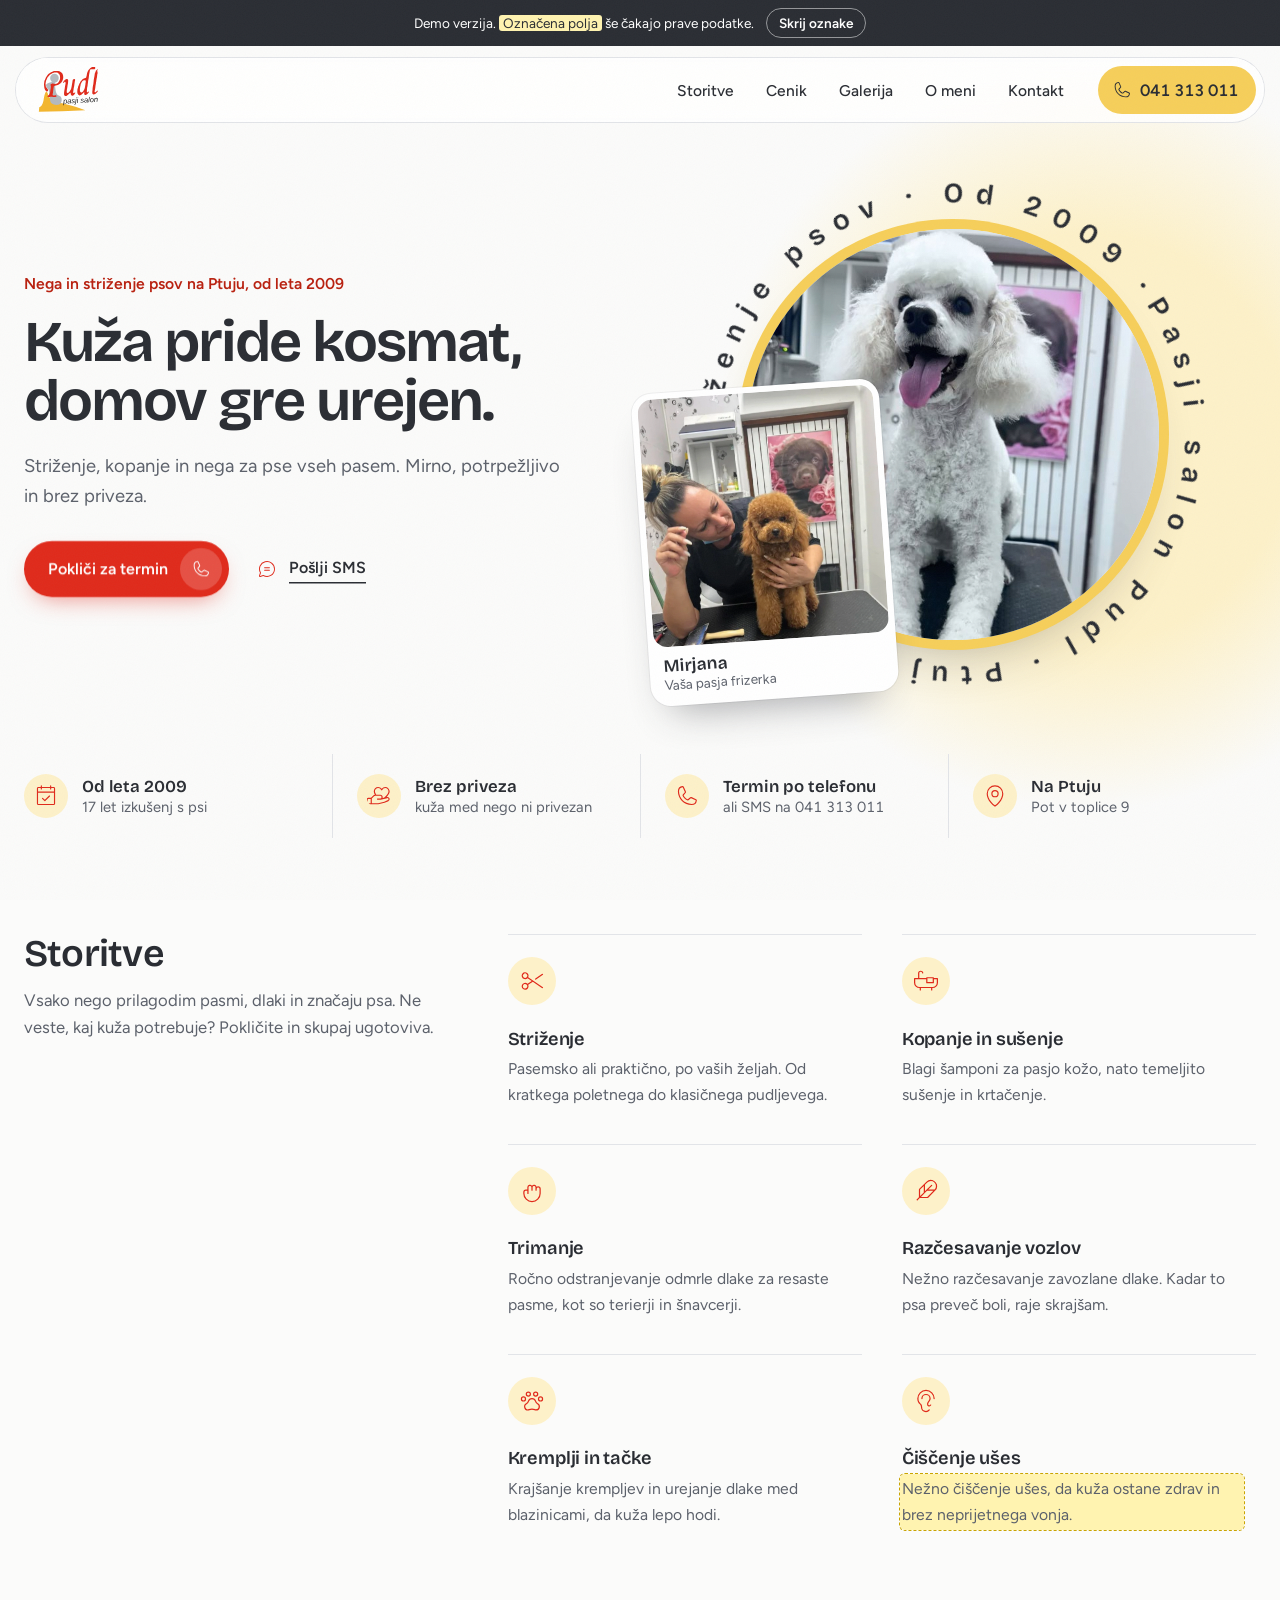
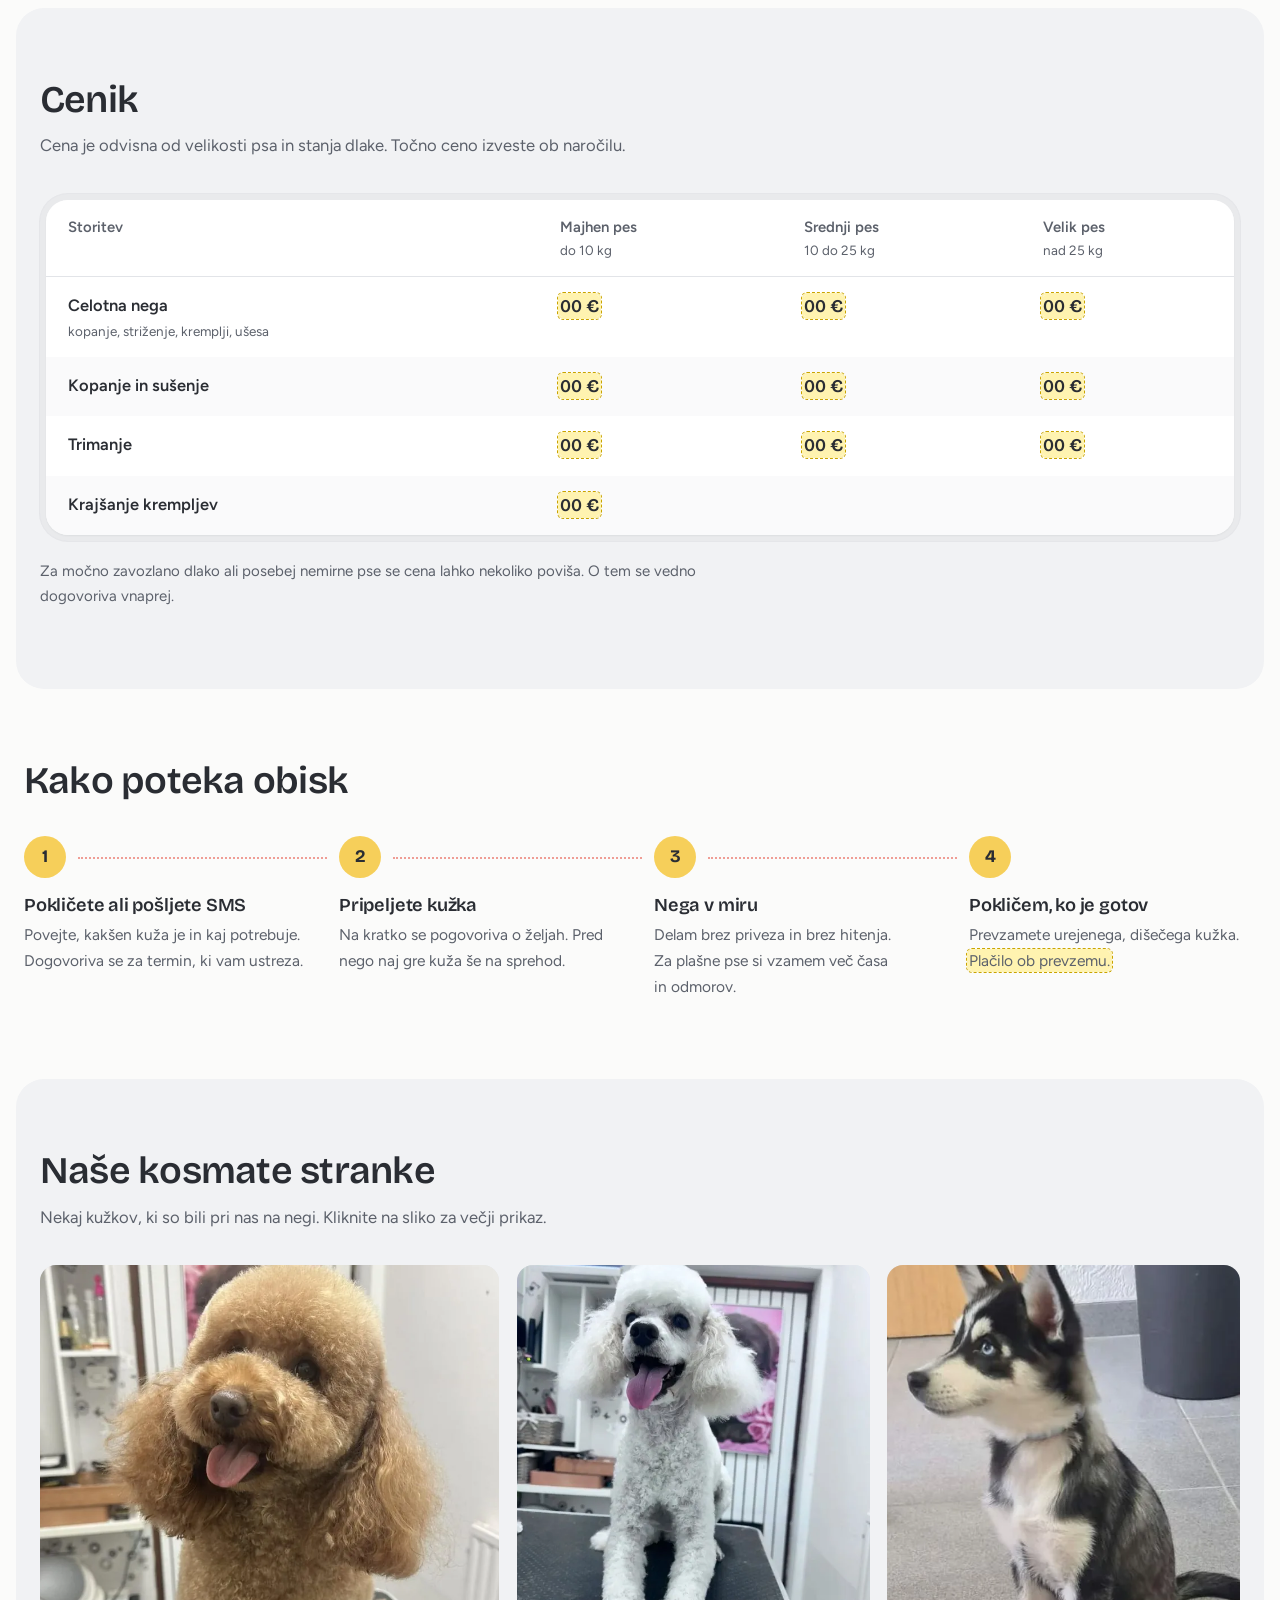
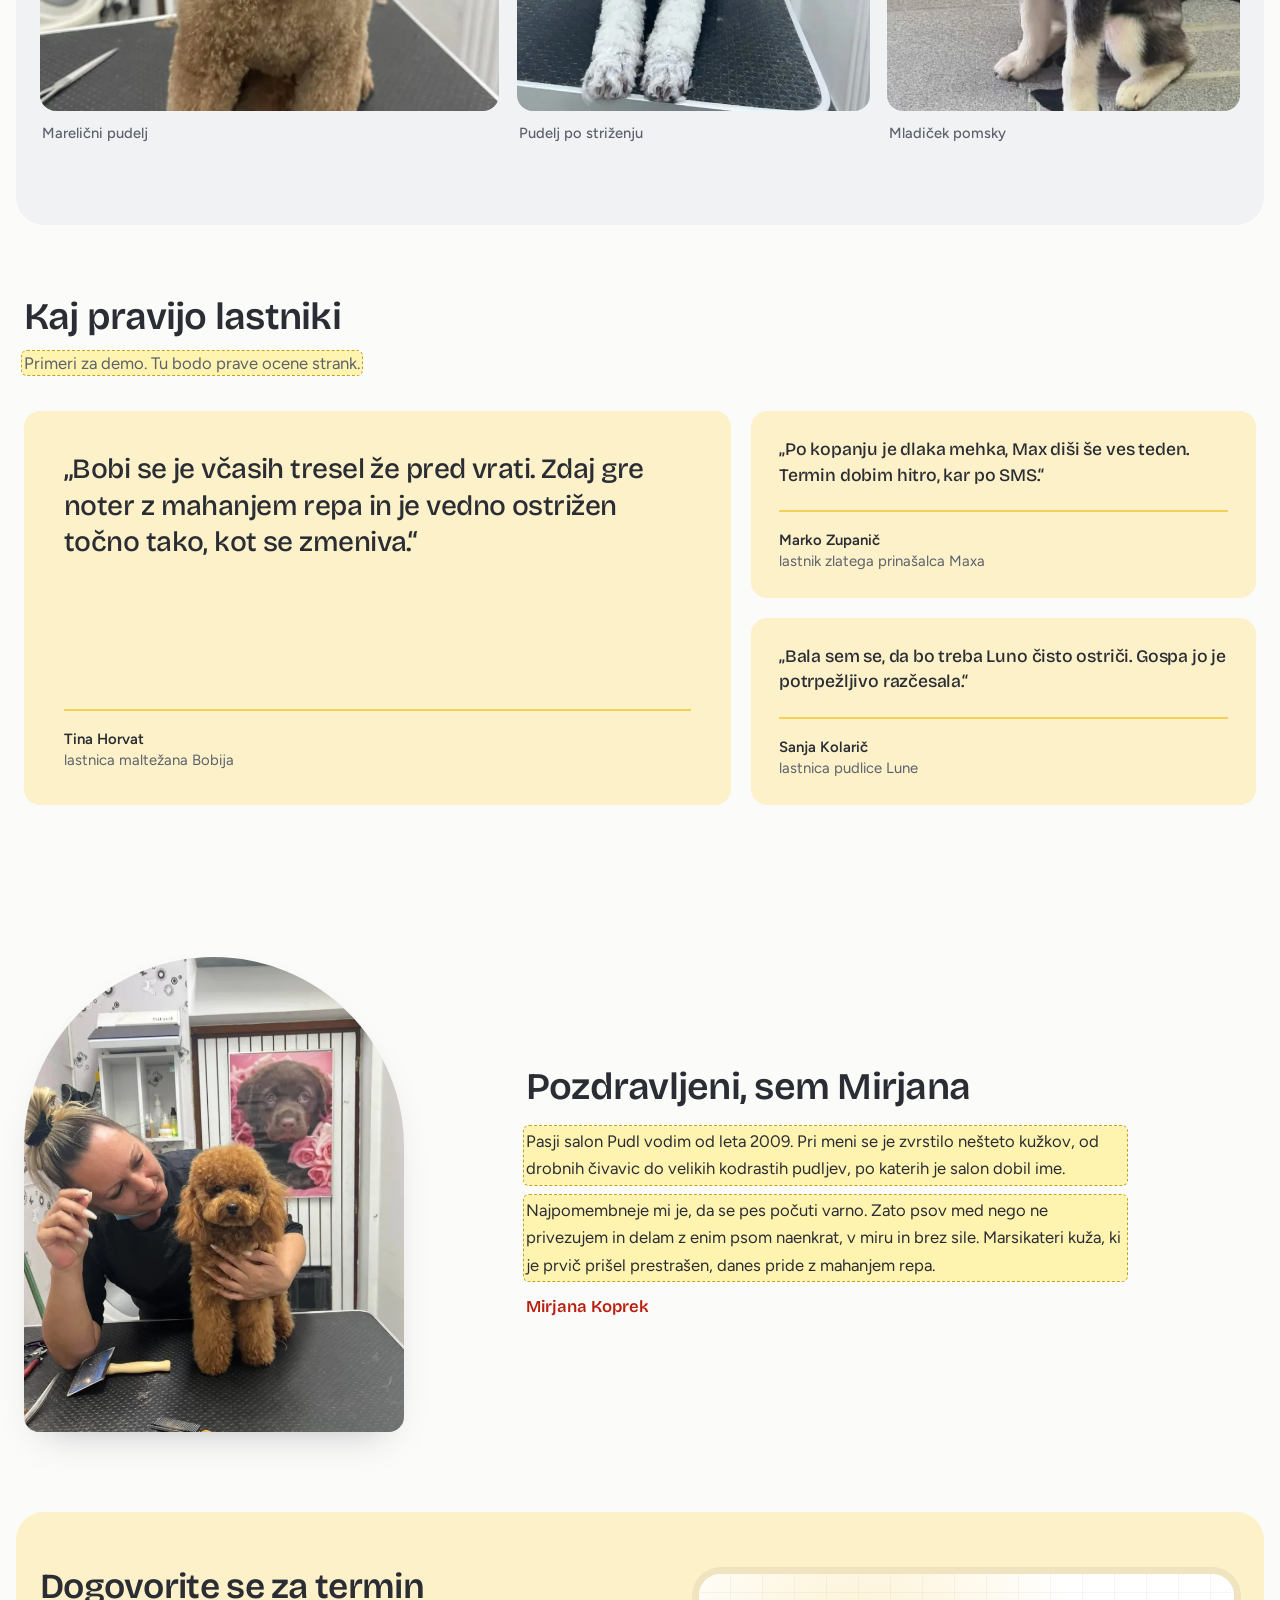
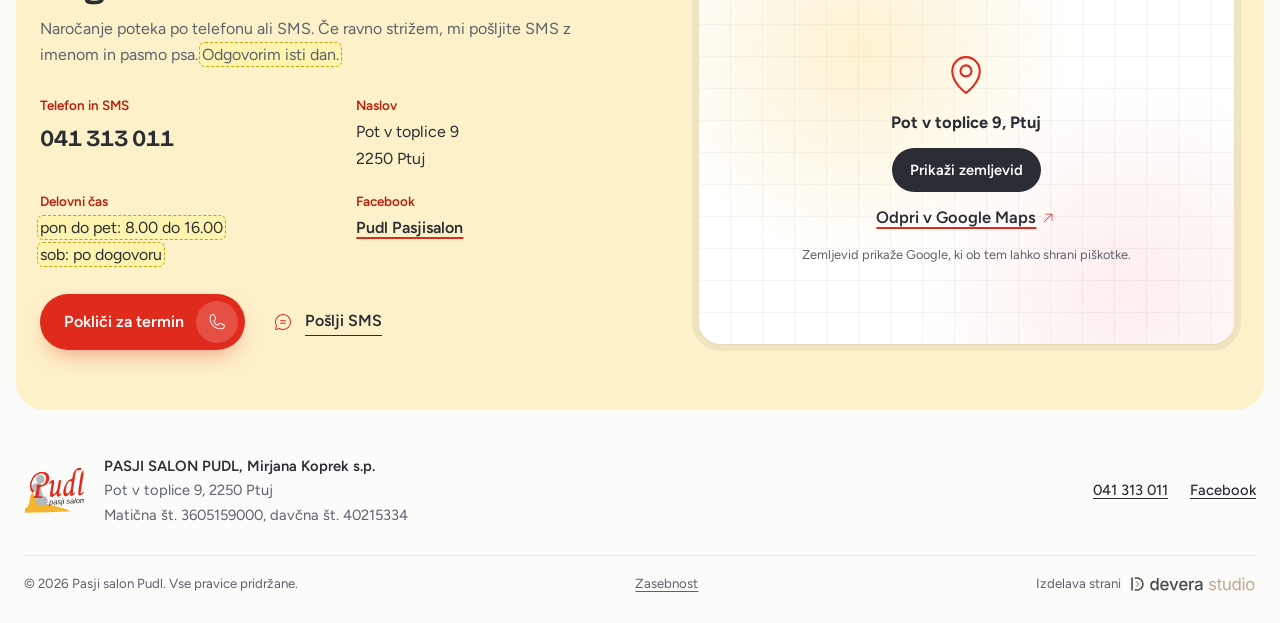
==== commit f60f52de: "update" ====
--- a/index.html
+++ b/index.html
@@ -18,7 +18,7 @@
   <meta property="og:image" content="slike/pudelj-marelicni.jpg">
   <link rel="stylesheet" href="pisave.css">
   <link rel="stylesheet" href="js/lenis.css">
-  <link rel="stylesheet" href="style.css?v=18">
+  <link rel="stylesheet" href="style.css?v=20">
   <!-- Animacije samo, če obiskovalec nima vklopljenega "zmanjšaj gibanje" -->
   <script>if (!matchMedia("(prefers-reduced-motion: reduce)").matches) document.documentElement.classList.add("anim")</script>
   <link rel="icon" href="slike/logo.svg" type="image/svg+xml">
@@ -93,8 +93,8 @@
         <div class="hero-text">
           <p class="hero-kicker" data-hero>Nega in striženje psov na Ptuju, od leta 2009</p>
           <h1 data-hero>Kuža pride kosmat,<br>domov gre urejen.</h1>
-          <p class="hero-lead" data-hero>Striženje, kopanje in nega za pse vseh pasem. Mirno, potrpežljivo in brez
-            hitenja.</p>
+          <p class="hero-lead" data-hero>Striženje, kopanje in nega za pse vseh pasem. Mirno, potrpežljivo in
+            brez priveza.</p>
           <div class="hero-actions" data-hero>
             <a class="btn btn-primary magnet js-tel" href="tel:+38641313011">
               <span>Pokliči za termin</span>
@@ -162,7 +162,7 @@
           <svg aria-hidden="true">
             <use href="#ico-srce" />
           </svg>
-          <p><strong class="demo">En pes naenkrat</strong><span>brez gneče in hitenja</span></p>
+          <p><strong>Brez priveza</strong><span>kuža med nego ni privezan</span></p>
         </li>
         <li>
           <svg aria-hidden="true">
@@ -227,11 +227,10 @@
           </li>
           <li class="service">
             <svg aria-hidden="true">
-              <use href="#ico-zob" />
+              <use href="#ico-uho" />
             </svg>
-            <h3>Ušesa in zobje</h3>
-            <p class="demo-block">Čiščenje ušes in odstranjevanje zobnih oblog, da kuža ostane zdrav in brez
-              neprijetnega vonja.</p>
+            <h3>Čiščenje ušes</h3>
+            <p class="demo-block">Nežno čiščenje ušes, da kuža ostane zdrav in brez neprijetnega vonja.</p>
           </li>
         </ul>
       </div>
@@ -278,10 +277,6 @@
                   <td data-label="Velik pes"><span class="demo">00 €</span></td>
                 </tr>
                 <tr>
-                  <th scope="row">Nega zob</th>
-                  <td colspan="3" data-label="Vse velikosti"><span class="demo">00 €</span></td>
-                </tr>
-                <tr>
                   <th scope="row">Krajšanje krempljev</th>
                   <td colspan="3" data-label="Vse velikosti"><span class="demo">00 €</span></td>
                 </tr>
@@ -311,7 +306,7 @@
           </li>
           <li>
             <h3>Nega v miru</h3>
-            <p>Delam brez hitenja. Za plašne pse si vzamem več časa in odmorov.</p>
+            <p>Delam brez priveza in brez hitenja. Za plašne pse si vzamem več časa in odmorov.</p>
           </li>
           <li>
             <h3>Pokličem, ko je gotov</h3>
@@ -350,24 +345,14 @@
             </button>
             <figcaption>Pudelj po striženju</figcaption>
           </figure>
-          <figure class="g-item"><button type="button" class="g-open" data-caption="Mladiček haskija na prvem obisku">
+          <figure class="g-item"><button type="button" class="g-open" data-caption="Mladiček pomskyja na prvem obisku">
               <picture>
-                <source srcset="slike/husky-mladicek.webp" type="image/webp"><img decoding="async"
-                  src="slike/husky-mladicek.jpg" width="528" height="937"
-                  alt="Mladiček sibirskega haskija sedi v salonu" loading="lazy" style="object-position:50% 22%">
+                <source srcset="slike/pomsky-mladicek.webp" type="image/webp"><img decoding="async"
+                  src="slike/pomsky-mladicek.jpg" width="528" height="937"
+                  alt="Mladiček pomskyja sedi v salonu" loading="lazy" style="object-position:50% 22%">
               </picture>
             </button>
-            <figcaption>Mladiček haski</figcaption>
-          </figure>
-          <figure class="g-item"><button type="button" class="g-open"
-              data-caption="Nega zob: zgoraj pred, spodaj po čiščenju">
-              <picture>
-                <source srcset="slike/zobje-pred-po.webp" type="image/webp"><img decoding="async"
-                  src="slike/zobje-pred-po.jpg" width="337" height="538"
-                  alt="Pasji zobje pred in po čiščenju zobnih oblog" loading="lazy" style="object-position:50% 50%">
-              </picture>
-            </button>
-            <figcaption>Zobje pred in po čiščenju</figcaption>
+            <figcaption>Mladiček pomsky</figcaption>
           </figure>
         </div>
       </div>
@@ -420,7 +405,7 @@
           <h2>Pozdravljeni, sem Mirjana</h2>
           <p class="demo-block">Pasji salon Pudl vodim od leta 2009. Pri meni se je zvrstilo nešteto kužkov, od drobnih
             čivavic do velikih kodrastih pudljev, po katerih je salon dobil ime.</p>
-          <p class="demo-block">Najpomembneje mi je, da se pes počuti varno. Zato delam z enim psom naenkrat, v miru in
+          <p class="demo-block">Najpomembneje mi je, da se pes počuti varno. Zato psov med nego ne privezujem in delam z enim psom naenkrat, v miru in
             brez sile. Marsikateri kuža, ki je prvič prišel prestrašen, danes pride z mahanjem repa.</p>
           <p class="about-sign">Mirjana Koprek</p>
         </div>
@@ -577,9 +562,9 @@
         <path
           d="M212,82a26,26,0,1,0,26,26A26,26,0,0,0,212,82Zm0,40a14,14,0,1,1,14-14A14,14,0,0,1,212,122ZM70,108a26,26,0,1,0-26,26A26,26,0,0,0,70,108ZM44,122a14,14,0,1,1,14-14A14,14,0,0,1,44,122ZM92,86A26,26,0,1,0,66,60,26,26,0,0,0,92,86Zm0-40A14,14,0,1,1,78,60,14,14,0,0,1,92,46Zm72,40a26,26,0,1,0-26-26A26,26,0,0,0,164,86Zm0-40a14,14,0,1,1-14,14A14,14,0,0,1,164,46Zm22.15,104.61a37.32,37.32,0,0,1-17.82-22.33,42,42,0,0,0-80.66,0A37.26,37.26,0,0,1,69.9,150.58,38,38,0,0,0,88,222a37.58,37.58,0,0,0,14.76-3,66.14,66.14,0,0,1,50.41,0A37.66,37.66,0,0,0,168,222a38,38,0,0,0,18.15-71.39ZM168,210a25.93,25.93,0,0,1-10.21-2.08,78.15,78.15,0,0,0-59.65,0A26,26,0,0,1,75.68,161.1a49.28,49.28,0,0,0,23.51-29.48,30,30,0,0,1,57.62,0,49.27,49.27,0,0,0,23.57,29.5A26,26,0,0,1,168,210Z" />
       </symbol>
-      <symbol id="ico-zob" viewBox="0 0 256 256" fill="currentColor">
-        <path
-          d="M170.23,69.57,144.16,80l26.07,10.43a6,6,0,1,1-4.46,11.14L128,86.46,90.23,101.57a6,6,0,0,1-7.8-3.35,6,6,0,0,1,3.34-7.79L111.84,80,85.77,69.57a6,6,0,0,1,4.46-11.14L128,73.53l37.77-15.1a6,6,0,1,1,4.46,11.14ZM222,79.75c0,42.45-7.91,74.9-14.59,94.64-8.59,25.41-20.22,44.74-31.91,53a13.7,13.7,0,0,1-13.94,1.23,14.1,14.1,0,0,1-8-11.69c-1.13-15.33-5.87-51-25.52-51s-24.39,35.64-25.52,51a14.1,14.1,0,0,1-14,13,13.69,13.69,0,0,1-8-2.58c-11.69-8.29-23.32-27.62-31.91-53C41.91,154.65,34,122.2,34,79.75A54,54,0,0,1,88,26h80A54,54,0,0,1,222,79.75Zm-12,0A42,42,0,0,0,168,38H88A42,42,0,0,0,46,79.76c-.07,73.93,24.69,126,41.44,137.88a1.77,1.77,0,0,0,1.88.15,2,2,0,0,0,1.19-1.71C93.46,176,106.77,154,128,154s34.54,22,37.49,62.09a2,2,0,0,0,1.19,1.71,1.77,1.77,0,0,0,1.88-.15C185.31,205.74,210.07,153.69,210,79.76Z" />
+      <symbol id="ico-uho" viewBox="0 0 256 256" fill="currentColor">
+        <path
+          d="M214,104a6,6,0,0,1-12,0,74,74,0,0,0-148,0c0,27.55,8.83,36.06,18.18,45.08,4.31,4.15,8.77,8.45,12.16,14.47C88.15,170.31,90,178.3,90,188a38,38,0,0,0,38,38c10.74,0,19.69-4.52,27.37-13.82a6,6,0,0,1,9.26,7.64C154.66,231.88,142.34,238,128,238a50.06,50.06,0,0,1-50-50c0-16.64-6.24-22.66-14.15-30.29C54.12,148.33,42,136.64,42,104a86,86,0,0,1,172,0Zm-37.14,58.81a6,6,0,0,0-8.19,2.19A10,10,0,0,1,150,160c0-10,5-16.67,10.8-24.4C167,127.35,174,118,174,104a46,46,0,0,0-92,0,6,6,0,0,0,12,0,34,34,0,0,1,68,0c0,10-5,16.67-10.8,24.4C145,136.65,138,146,138,160a22,22,0,0,0,41.05,11A6,6,0,0,0,176.86,162.81Z" />
       </symbol>
       <symbol id="ico-tel" viewBox="0 0 256 256" fill="currentColor">
         <path
@@ -620,9 +605,9 @@
   <script src="js/ScrollTrigger.min.js"></script>
   <script src="js/SplitText.min.js"></script>
   <script src="js/lenis.min.js"></script>
-  <script src="js/script.js?v=18"></script>
-  <script src="js/devera.js?v=18"></script>
-  <script src="js/animacije.js?v=18"></script>
+  <script src="js/script.js?v=20"></script>
+  <script src="js/devera.js?v=20"></script>
+  <script src="js/animacije.js?v=20"></script>
 </body>
 
 </html>
--- a/style.css
+++ b/style.css
@@ -251,8 +251,8 @@
 
 /* Kartica z Mirjano, ki se prekriva s krogom (spodaj levo) */
 .hero-card {
-  position: absolute; left: -6%; bottom: 2%; margin: 0;
-  width: 40%; padding: .375rem; border-radius: 1.25rem;
+  position: absolute; left: -9%; bottom: 0; margin: 0;
+  width: 47%; padding: .375rem; border-radius: 1.25rem;
   background: #fff;
   box-shadow: 0 0 0 1px rgba(42,45,51,.06), 0 24px 40px -22px rgba(42,45,51,.45);
   transform: rotate(-4deg);
@@ -260,7 +260,7 @@
 .hero-card picture { display: block; aspect-ratio: 4 / 4.2; border-radius: .9rem; overflow: hidden; }
 .hero-card img { width: 100%; height: 100%; object-fit: cover; }
 .hero-card figcaption { display: flex; flex-direction: column; padding: .55rem .5rem .35rem; line-height: 1.25; }
-.hero-card strong { font-family: var(--f-display); font-weight: 600; font-size: 1rem; }
+.hero-card strong { font-family: var(--f-display); font-weight: 600; font-size: 1.08rem; }
 .hero-card span { color: var(--ink-soft); font-size: .85rem; }
 
 /* Dejstva pod prvim zaslonom */
@@ -357,8 +357,8 @@
 /* Galerija: nesimetrična mreža, napis pod sliko */
 .gallery {
   display: grid; gap: 1.125rem;
-  grid-template-columns: 1.35fr 1fr 1fr 1fr;
-  grid-template-rows: 26rem;
+  grid-template-columns: 1.3fr 1fr 1fr;
+  grid-template-rows: 30rem;
 }
 .g-item { margin: 0; position: relative; display: flex; flex-direction: column; gap: 0.625rem; min-height: 0; }
 .g-open {
@@ -389,7 +389,7 @@
 .review {
   display: flex; flex-direction: column; justify-content: space-between; gap: 1.375rem;
   padding: 26px 28px; border-radius: var(--r-card);
-  background: var(--mist);
+  background: var(--yellow-soft);
 }
 .review-main {
   grid-row: span 2; padding: 2.5rem 2.5rem 2.125rem;
@@ -401,7 +401,8 @@
 .review-who { display: flex; flex-direction: column; font-size: .93rem; line-height: 1.4; }
 .review-who strong { color: var(--ink); font-weight: 600; }
 .review-who span { color: var(--ink-soft); }
-.review-main .review-who { padding-top: 18px; border-top: 2px solid var(--yellow); }
+.review .review-who { padding-top: 18px; border-top: 2px solid var(--yellow); }
+.reviews-dots { display: none; }
 
 /* O meni */
 .about { display: grid; grid-template-columns: .75fr 1.25fr; gap: 4rem; align-items: center; }
@@ -527,13 +528,13 @@
   .facts-list li:nth-child(3) { padding-left: 0; border-left: 0; }
   .facts-list li:nth-child(n+3) { border-top: 1px solid var(--line); }
   .hero-figure { order: -1; max-width: 22rem; margin: 0 auto; width: 100%; }
-  .hero-card { left: -10%; width: 38%; }
+  .hero-card { left: -12%; width: 46%; }
   .video-ring { margin: 0 auto; }
   .services-layout { grid-template-columns: 1fr; gap: 1.75rem; }
   .services-head { position: static; }
   .steps { grid-template-columns: repeat(2, 1fr); }
   .steps li::after { display: none; }
-  .gallery { grid-template-columns: 1fr 1fr; grid-template-rows: 24rem 24rem; }
+  .gallery { grid-template-columns: 1.2fr 1fr 1fr; grid-template-rows: 24rem; }
   .reviews { grid-template-columns: 1fr; }
   .review-main { grid-row: auto; }
   .about-photo { max-width: 21.25rem; }
@@ -573,8 +574,11 @@
   .section { padding: 3.25rem 0 3.5rem; }
   .wrap { padding: 0 1.125rem; }
   .hero-figure { max-width: 17rem; }
-  .hero-card { left: -12%; bottom: -2%; width: 42%; padding: .25rem; border-radius: .9rem; }
-  .hero-card figcaption { display: none; }
+  .hero-card { left: -15%; bottom: -4%; width: 54%; padding: .3rem; border-radius: 1rem; }
+  .hero-card picture { border-radius: .75rem; }
+  .hero-card figcaption { padding: .4rem .35rem .2rem; }
+  .hero-card strong { font-size: .95rem; }
+  .hero-card span { font-size: .8rem; }
   .facts-list { grid-template-columns: 1fr; }
   .facts-list li, .facts-list li + li { padding: .9rem 0; border-left: 0; }
   .facts-list li + li { border-top: 1px solid var(--line); }
@@ -582,7 +586,11 @@
   .services { grid-template-columns: 1fr; gap: 0; }
   .service { padding: 1.25rem 0; }
   .steps { grid-template-columns: 1fr; }
-  .gallery { grid-template-columns: 1fr 1fr; grid-template-rows: 17rem 17rem; gap: 0.875rem; }
+  .gallery { grid-template-columns: 1fr 1fr; grid-template-rows: auto; gap: 1.125rem 0.875rem; align-items: start; }
+  .g-open { flex: none; aspect-ratio: 3 / 4; }
+  .g-item:first-child { grid-column: 1 / -1; }
+  .g-item:first-child .g-open { aspect-ratio: 4 / 3.4; }
+  .g-item figcaption { font-size: .86rem; line-height: 1.3; }
   .review, .review-main { padding: 1.5rem; }
   /* Cenik: na telefonu vsaka storitev svoja kartica, brez drsenja v stran */
   .table-scroll { overflow: visible; }
@@ -631,7 +639,7 @@
   /* Prvi zaslon: manjši krog, da sta naslov in gumb vidna takoj */
   .hero { padding: 1rem 0 2rem; }
   .hero-inner { gap: 1.25rem; }
-  .hero-figure { max-width: clamp(12.5rem, 60vw, 16rem); }
+  .hero-figure { max-width: clamp(13.5rem, 64vw, 16.5rem); transform: translateX(5%); }
   .hero h1 { font-size: clamp(2rem, 9vw, 2.5rem); }
   .hero-lead { margin-top: .875rem; font-size: 1.05rem; }
   .hero-actions { margin-top: 1.375rem; gap: .75rem 1.25rem; }
@@ -680,6 +688,16 @@
   .reviews::-webkit-scrollbar { display: none; }
   .review, .review-main { flex: 0 0 84%; scroll-snap-align: start; scroll-margin-left: 1.125rem; }
   .review-main blockquote p { font-size: 1.2rem; }
+  .reviews-dots { display: flex; justify-content: center; gap: .25rem; margin-top: .25rem; }
+  .reviews-dots button {
+    all: unset; cursor: pointer; width: 2.5rem; height: 2.5rem; display: grid; place-items: center;
+  }
+  .reviews-dots button::before {
+    content: ""; width: .5rem; height: .5rem; border-radius: 99px; background: rgba(42,45,51,.22);
+    transition: width .35s var(--ease), background-color .35s var(--ease);
+  }
+  .reviews-dots button[aria-current="true"]::before { width: 1.375rem; background: var(--red); }
+  .reviews-dots button:focus-visible::before { outline: 2px solid var(--red); outline-offset: 3px; }
 
   /* O meni: fotografija na sredini, ne čez cel zaslon */
   .about { gap: 1.75rem; }
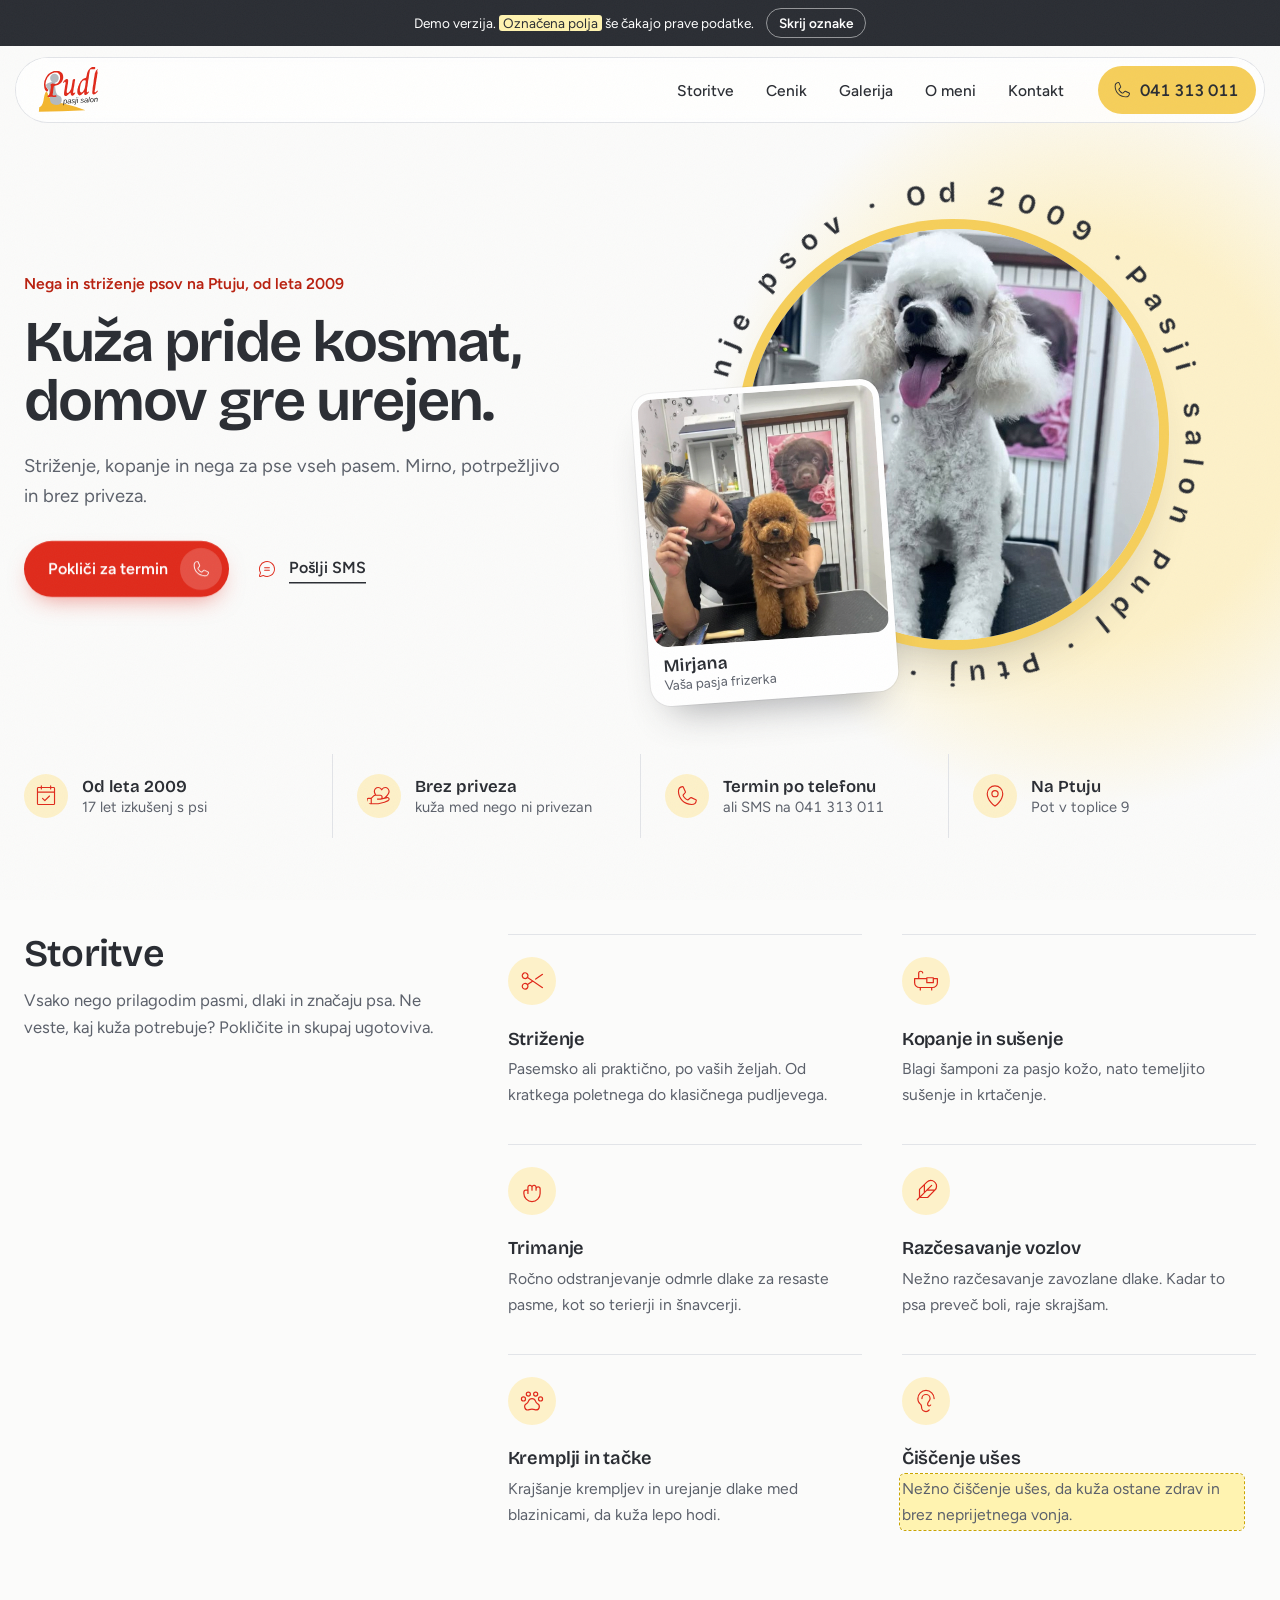
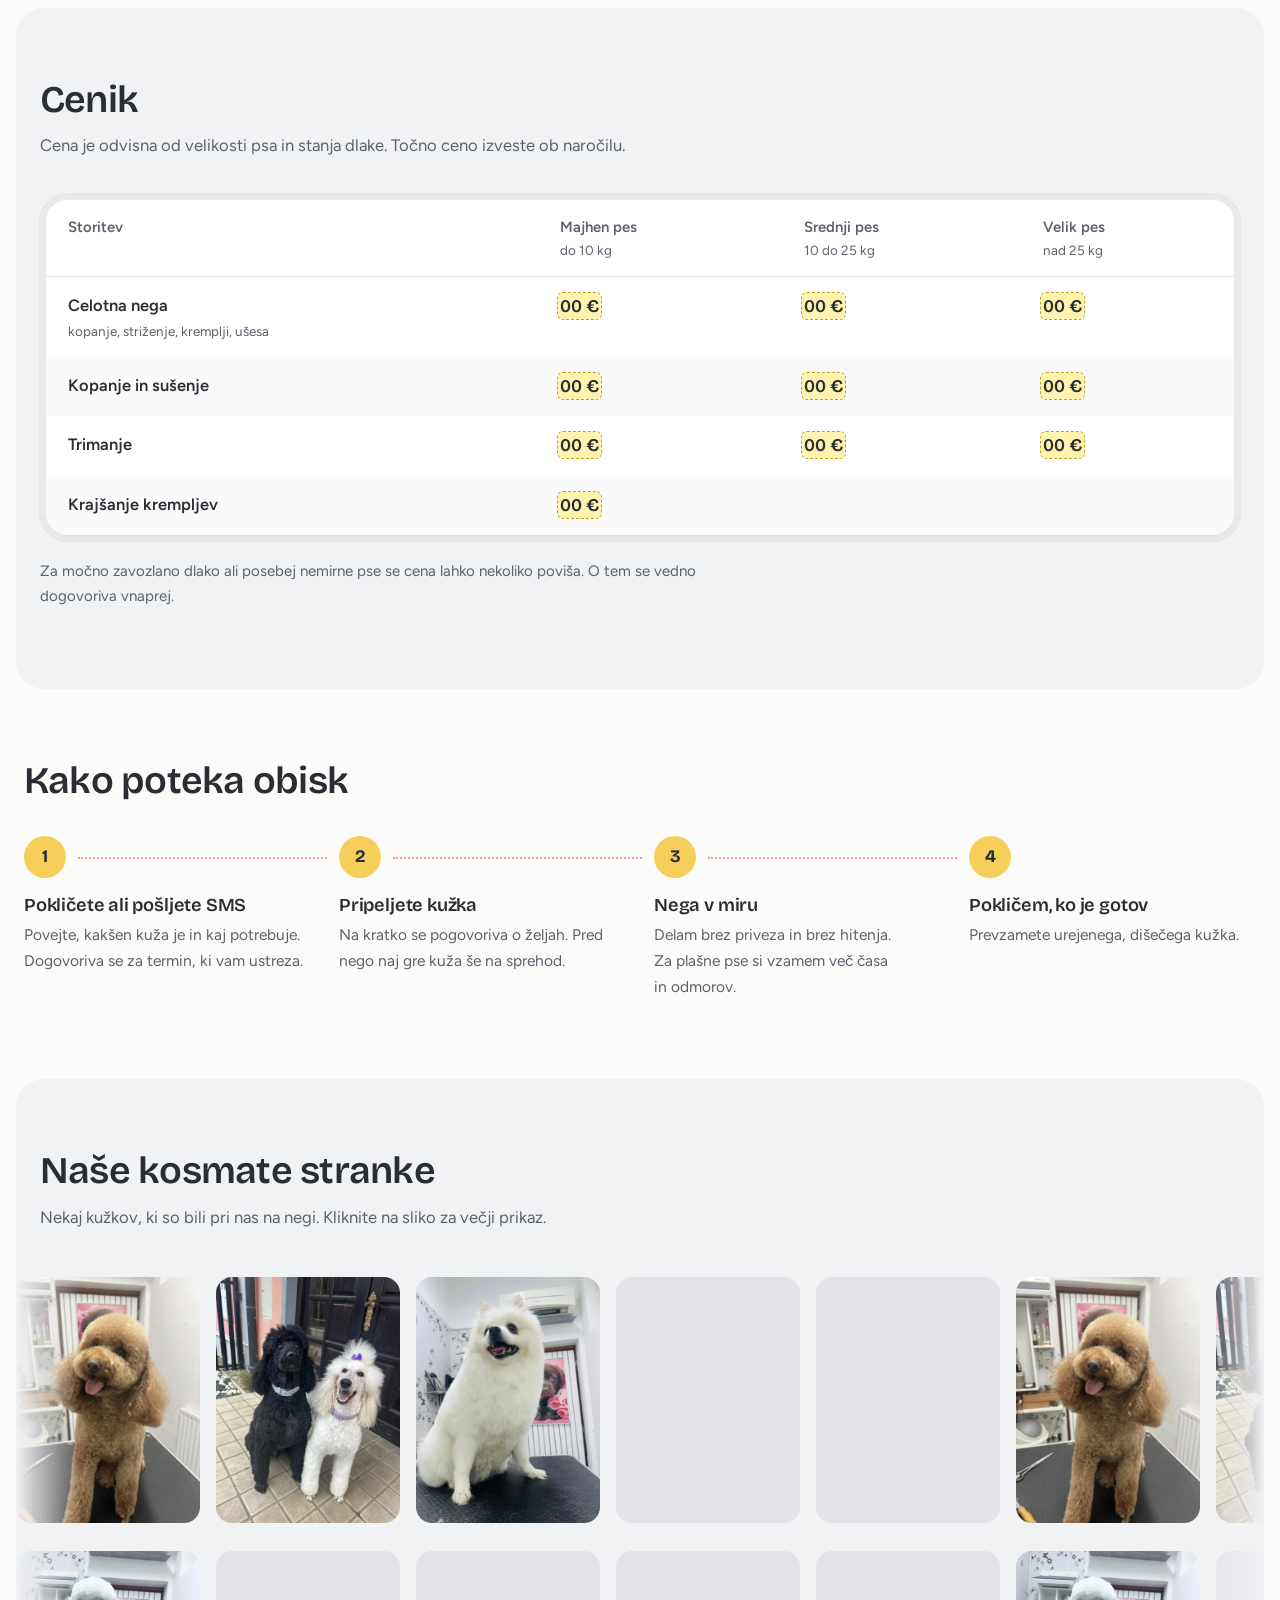
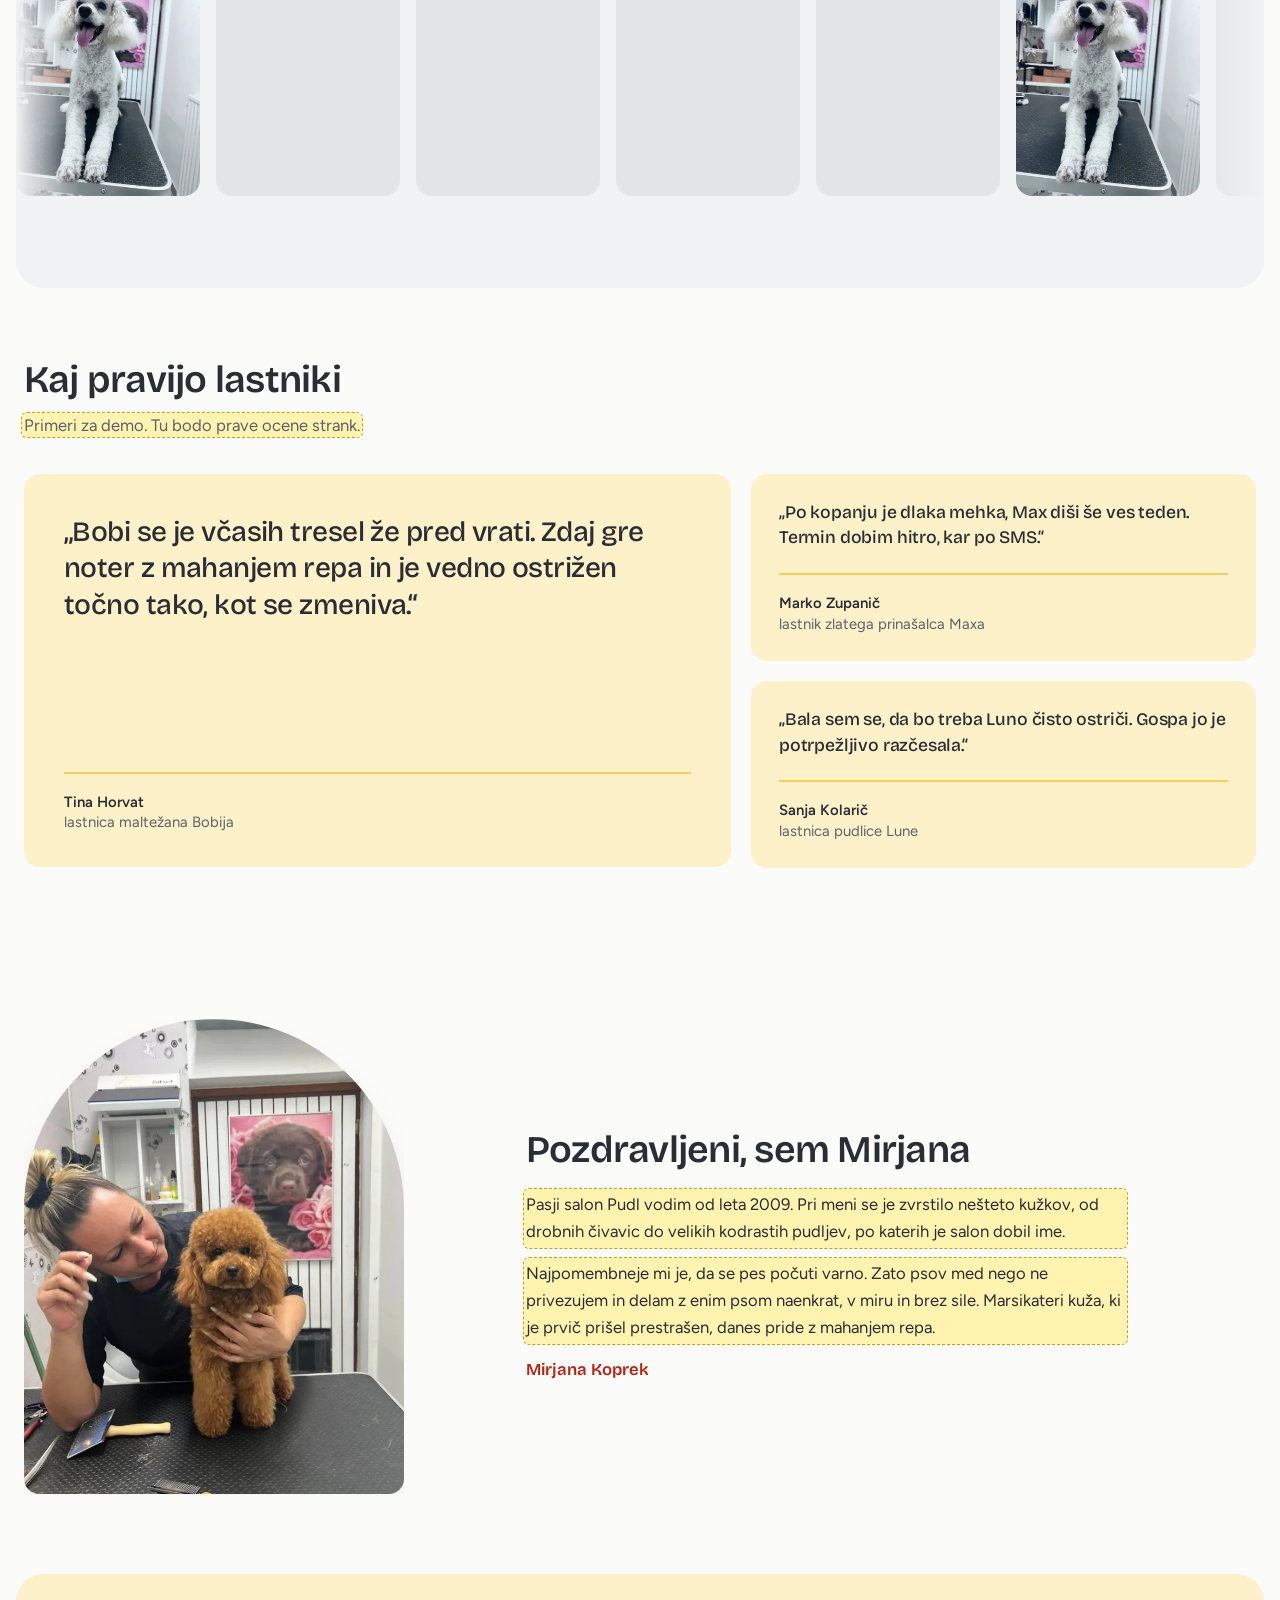
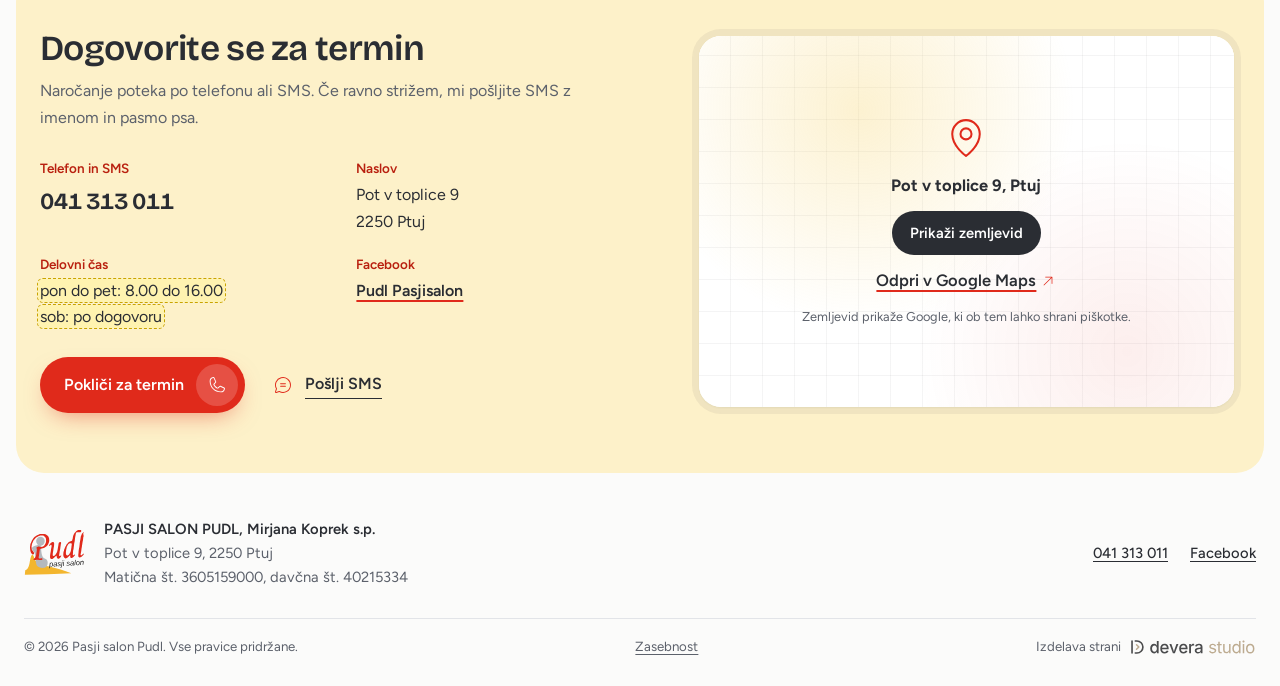
==== commit 2bb66cfe: "update" ====
--- a/index.html
+++ b/index.html
@@ -18,7 +18,7 @@
   <meta property="og:image" content="slike/pudelj-marelicni.jpg">
   <link rel="stylesheet" href="pisave.css">
   <link rel="stylesheet" href="js/lenis.css">
-  <link rel="stylesheet" href="style.css?v=20">
+  <link rel="stylesheet" href="style.css?v=21">
   <!-- Animacije samo, če obiskovalec nima vklopljenega "zmanjšaj gibanje" -->
   <script>if (!matchMedia("(prefers-reduced-motion: reduce)").matches) document.documentElement.classList.add("anim")</script>
   <link rel="icon" href="slike/logo.svg" type="image/svg+xml">
@@ -310,7 +310,7 @@
           </li>
           <li>
             <h3>Pokličem, ko je gotov</h3>
-            <p>Prevzamete urejenega, dišečega kužka. <span class="demo">Plačilo ob prevzemu.</span></p>
+            <p>Prevzamete urejenega, dišečega kužka.</p>
           </li>
         </ol>
       </div>
@@ -324,36 +324,87 @@
           <p>Nekaj kužkov, ki so bili pri nas na negi. Kliknite na sliko za večji prikaz.</p>
         </header>
 
-        <!-- UREDI: slike daj v mapo slike/ in zamenjaj src. Vsak <figure> je ena slika. -->
-        <div class="gallery">
-          <figure class="g-item"><button type="button" class="g-open" data-caption="Marelični pudelj po striženju">
-              <picture>
-                <source srcset="slike/pudelj-marelicni.webp" type="image/webp"><img decoding="async"
-                  src="slike/pudelj-marelicni.jpg" width="900" height="1200"
-                  alt="Rjavkast kodrast pudelj z okroglo pričesko na mizi v salonu" loading="lazy"
-                  style="object-position:50% 28%">
-              </picture>
-            </button>
-            <figcaption>Marelični pudelj</figcaption>
-          </figure>
-          <figure class="g-item"><button type="button" class="g-open" data-caption="Bel pudelj po striženju">
-              <picture>
-                <source srcset="slike/pudelj-po-strizenju.webp" type="image/webp"><img decoding="async"
-                  src="slike/pudelj-po-strizenju.jpg" width="703" height="937"
-                  alt="Bel pudelj po striženju na mizi v salonu" loading="lazy" style="object-position:50% 30%">
-              </picture>
-            </button>
-            <figcaption>Pudelj po striženju</figcaption>
-          </figure>
-          <figure class="g-item"><button type="button" class="g-open" data-caption="Mladiček pomskyja na prvem obisku">
-              <picture>
-                <source srcset="slike/pomsky-mladicek.webp" type="image/webp"><img decoding="async"
-                  src="slike/pomsky-mladicek.jpg" width="528" height="937"
-                  alt="Mladiček pomskyja sedi v salonu" loading="lazy" style="object-position:50% 22%">
-              </picture>
-            </button>
-            <figcaption>Mladiček pomsky</figcaption>
-          </figure>
+        <!-- UREDI: slike daj v mapo slike/ (.jpg in .webp). Vsak <figure> je ena slika.
+             Zgornja vrsta se pomika levo, spodnja desno. Kopije za neskončno listanje naredi js/script.js. -->
+      </div>
+      <div class="gallery">
+        <div class="g-row g-row-left">
+          <div class="g-track">
+              <figure class="g-item"><button type="button" class="g-open" data-caption="Marelični pudelj po striženju">
+                  <picture>
+                    <source srcset="slike/pudelj-marelicni.webp" type="image/webp"><img decoding="async" src="slike/pudelj-marelicni.jpg"
+                      width="900" height="1200" alt="Rjavkast kodrast pudelj z okroglo pričesko na mizi v salonu" loading="lazy" style="object-position:50% 28%">
+                  </picture>
+                </button>
+              </figure>
+              <figure class="g-item"><button type="button" class="g-open" data-caption="Črni in beli pudelj po negi">
+                  <picture>
+                    <source srcset="slike/pudlja-crni-beli.webp" type="image/webp"><img decoding="async" src="slike/pudlja-crni-beli.jpg"
+                      width="900" height="1200" alt="Velik črn in velik bel pudelj sedita pred vrati" loading="lazy" style="object-position:50% 35%">
+                  </picture>
+                </button>
+              </figure>
+              <figure class="g-item"><button type="button" class="g-open" data-caption="Beli špic po negi">
+                  <picture>
+                    <source srcset="slike/spic-beli.webp" type="image/webp"><img decoding="async" src="slike/spic-beli.jpg"
+                      width="900" height="1200" alt="Puhast bel špic sedi na mizi v salonu" loading="lazy" style="object-position:50% 30%">
+                  </picture>
+                </button>
+              </figure>
+              <figure class="g-item"><button type="button" class="g-open" data-caption="Okrogla pudljeva glavica">
+                  <picture>
+                    <source srcset="slike/pudelj-glavica.webp" type="image/webp"><img decoding="async" src="slike/pudelj-glavica.jpg"
+                      width="900" height="1200" alt="Rjav pudelj z okroglo ostriženo glavo" loading="lazy" style="object-position:50% 30%">
+                  </picture>
+                </button>
+              </figure>
+              <figure class="g-item"><button type="button" class="g-open" data-caption="Westieja po striženju">
+                  <picture>
+                    <source srcset="slike/westieja.webp" type="image/webp"><img decoding="async" src="slike/westieja.jpg"
+                      width="900" height="921" alt="Dva bela west highland terierja" loading="lazy" style="object-position:50% 40%">
+                  </picture>
+                </button>
+              </figure>
+          </div>
+        </div>
+        <div class="g-row g-row-right">
+          <div class="g-track">
+              <figure class="g-item"><button type="button" class="g-open" data-caption="Bel pudelj po striženju">
+                  <picture>
+                    <source srcset="slike/pudelj-po-strizenju.webp" type="image/webp"><img decoding="async" src="slike/pudelj-po-strizenju.jpg"
+                      width="703" height="937" alt="Bel pudelj po striženju na mizi v salonu" loading="lazy" style="object-position:50% 30%">
+                  </picture>
+                </button>
+              </figure>
+              <figure class="g-item"><button type="button" class="g-open" data-caption="Kavalir King Charles španjel">
+                  <picture>
+                    <source srcset="slike/kavalir.webp" type="image/webp"><img decoding="async" src="slike/kavalir.jpg"
+                      width="900" height="1200" alt="Kavalir španjel z dolgimi kodrastimi uhlji na mizi v salonu" loading="lazy" style="object-position:50% 30%">
+                  </picture>
+                </button>
+              </figure>
+              <figure class="g-item"><button type="button" class="g-open" data-caption="Rjav pudelj po striženju">
+                  <picture>
+                    <source srcset="slike/pudelj-rjavi.webp" type="image/webp"><img decoding="async" src="slike/pudelj-rjavi.jpg"
+                      width="900" height="1009" alt="Rjav kodrast pudelj z modro ovratnico gleda v kamero" loading="lazy" style="object-position:50% 35%">
+                  </picture>
+                </button>
+              </figure>
+              <figure class="g-item"><button type="button" class="g-open" data-caption="Mladiček pomskyja na prvem obisku">
+                  <picture>
+                    <source srcset="slike/pomsky-mladicek.webp" type="image/webp"><img decoding="async" src="slike/pomsky-mladicek.jpg"
+                      width="528" height="937" alt="Mladiček pomskyja sedi v salonu" loading="lazy" style="object-position:50% 22%">
+                  </picture>
+                </button>
+              </figure>
+              <figure class="g-item"><button type="button" class="g-open" data-caption="Črni pudelj po striženju">
+                  <picture>
+                    <source srcset="slike/pudelj-crni.webp" type="image/webp"><img decoding="async" src="slike/pudelj-crni.jpg"
+                      width="720" height="960" alt="Velik črn pudelj sedi na mizi v salonu" loading="lazy" style="object-position:50% 30%">
+                  </picture>
+                </button>
+              </figure>
+          </div>
         </div>
       </div>
     </section>
@@ -417,8 +468,7 @@
       <div class="wrap contact-inner">
         <div class="contact-text">
           <h2>Dogovorite se za termin</h2>
-          <p>Naročanje poteka po telefonu ali SMS. Če ravno strižem, mi pošljite SMS z imenom in pasmo psa. <span
-              class="demo">Odgovorim isti dan.</span></p>
+          <p>Naročanje poteka po telefonu ali SMS. Če ravno strižem, mi pošljite SMS z imenom in pasmo psa.</p>
 
           <dl class="contact-list">
             <div>
@@ -605,9 +655,9 @@
   <script src="js/ScrollTrigger.min.js"></script>
   <script src="js/SplitText.min.js"></script>
   <script src="js/lenis.min.js"></script>
-  <script src="js/script.js?v=20"></script>
-  <script src="js/devera.js?v=20"></script>
-  <script src="js/animacije.js?v=20"></script>
+  <script src="js/script.js?v=21"></script>
+  <script src="js/devera.js?v=21"></script>
+  <script src="js/animacije.js?v=21"></script>
 </body>
 
 </html>
--- a/style.css
+++ b/style.css
@@ -12,14 +12,22 @@
 
 
 :root {
-  --ink: #2a2d33;          /* besedilo */
-  --ink-soft: #5c616b;     /* sekundarno besedilo */
-  --red: #e02a1b;          /* edini poudarek: gumbi, ikone, povezave */
-  --red-dark: #b9200f;     /* drobno rdeče besedilo (kontrast AA) in hover */
-  --yellow: #f6cf5a;       /* rumena iz logotipa: ploskve, obroba kroga */
-  --yellow-soft: #fdf1c9;  /* kontaktna plošča, ozadje ikon */
-  --paper: #fbfbfa;        /* ozadje strani */
-  --mist: #f1f2f4;         /* obarvane sekcije (hladno siva iz logotipa) */
+  --ink: #2a2d33;
+  /* besedilo */
+  --ink-soft: #5c616b;
+  /* sekundarno besedilo */
+  --red: #e02a1b;
+  /* edini poudarek: gumbi, ikone, povezave */
+  --red-dark: #b9200f;
+  /* drobno rdeče besedilo (kontrast AA) in hover */
+  --yellow: #f6cf5a;
+  /* rumena iz logotipa: ploskve, obroba kroga */
+  --yellow-soft: #fdf1c9;
+  /* kontaktna plošča, ozadje ikon */
+  --paper: #fbfbfa;
+  /* ozadje strani */
+  --mist: #f1f2f4;
+  /* obarvane sekcije (hladno siva iz logotipa) */
   --line: #e2e4e8;
   --white: #ffffff;
 
@@ -46,11 +54,18 @@
   --z-skip: 50;
 }
 
-*, *::before, *::after { box-sizing: border-box; }
+*,
+*::before,
+*::after {
+  box-sizing: border-box;
+}
 
 /* Vse velikosti so v rem, osnova pa raste z velikostjo zaslona:
    16 px na prenosniku, okoli 19 px na 1920 px monitorju, največ 20 px. */
-html { font-size: clamp(16px, calc(9.6px + .5vw), 20px); scroll-padding-top: 6rem; }
+html {
+  font-size: clamp(16px, calc(9.6px + .5vw), 20px);
+  scroll-padding-top: 6rem;
+}
 
 body {
   margin: 0;
@@ -64,691 +79,2162 @@
 
 /* Rahla zrnatost, da ploskve niso povsem "digitalne" (fiksno, ne vpliva na drsenje) */
 body::after {
-  content: ""; position: fixed; inset: 0; pointer-events: none; z-index: var(--z-grain);
+  content: "";
+  position: fixed;
+  inset: 0;
+  pointer-events: none;
+  z-index: var(--z-grain);
   opacity: .035;
   background-image: url("data:image/svg+xml,%3Csvg xmlns='http://www.w3.org/2000/svg' width='160' height='160'%3E%3Cfilter id='n'%3E%3CfeTurbulence type='fractalNoise' baseFrequency='.9' numOctaves='2' stitchTiles='stitch'/%3E%3C/filter%3E%3Crect width='100%25' height='100%25' filter='url(%23n)'/%3E%3C/svg%3E");
 }
 
-img { max-width: 100%; display: block; }
-a { color: inherit; }
-svg { flex: none; }
-h1, h2, h3 {
-  font-family: var(--f-display); font-weight: 600; margin: 0;
-  line-height: 1.08; letter-spacing: -.02em; text-wrap: balance;
-}
-h2 { font-size: clamp(1.75rem, 3.2vw, 2.35rem); }
-h3 { font-size: 1.14rem; letter-spacing: -.01em; line-height: 1.25; }
-p { margin: 0; text-wrap: pretty; }
-
-::selection { background: var(--yellow); color: var(--ink); }
-:focus-visible { outline: 3px solid var(--red); outline-offset: 3px; border-radius: 6px; }
+img {
+  max-width: 100%;
+  display: block;
+}
+
+a {
+  color: inherit;
+}
+
+svg {
+  flex: none;
+}
+
+h1,
+h2,
+h3 {
+  font-family: var(--f-display);
+  font-weight: 600;
+  margin: 0;
+  line-height: 1.08;
+  letter-spacing: -.02em;
+  text-wrap: balance;
+}
+
+h2 {
+  font-size: clamp(1.75rem, 3.2vw, 2.35rem);
+}
+
+h3 {
+  font-size: 1.14rem;
+  letter-spacing: -.01em;
+  line-height: 1.25;
+}
+
+p {
+  margin: 0;
+  text-wrap: pretty;
+}
+
+::selection {
+  background: var(--yellow);
+  color: var(--ink);
+}
+
+:focus-visible {
+  outline: 3px solid var(--red);
+  outline-offset: 3px;
+  border-radius: 6px;
+}
 
 .sr-only {
-  position: absolute; width: 1px; height: 1px; overflow: hidden;
-  clip: rect(0 0 0 0); white-space: nowrap;
-}
+  position: absolute;
+  width: 1px;
+  height: 1px;
+  overflow: hidden;
+  clip: rect(0 0 0 0);
+  white-space: nowrap;
+}
+
 .skip-link {
-  position: absolute; left: 1rem; top: -3.75rem; z-index: var(--z-skip);
-  background: var(--ink); color: #fff; padding: 10px 16px; border-radius: var(--r-pill);
-  text-decoration: none; font-weight: 600; transition: top .3s var(--ease);
-}
-.skip-link:focus { top: 0.75rem; }
-
-.wrap { width: 100%; max-width: var(--wrap); margin: 0 auto; padding: 0 1.5rem; }
+  position: absolute;
+  left: 1rem;
+  top: -3.75rem;
+  z-index: var(--z-skip);
+  background: var(--ink);
+  color: #fff;
+  padding: 10px 16px;
+  border-radius: var(--r-pill);
+  text-decoration: none;
+  font-weight: 600;
+  transition: top .3s var(--ease);
+}
+
+.skip-link:focus {
+  top: 0.75rem;
+}
+
+.wrap {
+  width: 100%;
+  max-width: var(--wrap);
+  margin: 0 auto;
+  padding: 0 1.5rem;
+}
 
 /* ---------- Demo oznake ---------- */
 .demo-bar {
-  display: flex; gap: 0.75rem; align-items: center; justify-content: center; flex-wrap: wrap;
-  padding: 0.5rem 1rem; font-size: .85rem;
-  background: var(--ink); color: #fff;
-}
+  display: flex;
+  gap: 0.75rem;
+  align-items: center;
+  justify-content: center;
+  flex-wrap: wrap;
+  padding: 0.5rem 1rem;
+  font-size: .85rem;
+  background: var(--ink);
+  color: #fff;
+}
+
 .demo-bar button {
-  font: inherit; font-weight: 600; cursor: pointer;
-  border: 1px solid rgba(255,255,255,.5); background: transparent; color: #fff;
-  border-radius: var(--r-pill); padding: 3px 12px;
-}
-.demo-key { background: #fff3b0; color: var(--ink); padding: 0 4px; border-radius: 3px; }
+  font: inherit;
+  font-weight: 600;
+  cursor: pointer;
+  border: 1px solid rgba(255, 255, 255, .5);
+  background: transparent;
+  color: #fff;
+  border-radius: var(--r-pill);
+  padding: 3px 12px;
+}
+
+.demo-key {
+  background: #fff3b0;
+  color: var(--ink);
+  padding: 0 4px;
+  border-radius: 3px;
+}
+
 .demo-mode .demo,
 .demo-mode .demo-block {
   background: #fff3b0;
   box-shadow: 0 0 0 2px #fff3b0;
-  outline: 1px dashed #c9a400; outline-offset: 2px;
+  outline: 1px dashed #c9a400;
+  outline-offset: 2px;
   border-radius: 3px;
 }
 
 /* ---------- Gumbi ---------- */
 .btn {
-  display: inline-flex; align-items: center; gap: 0.75rem;
-  font: inherit; font-weight: 600; font-size: 1rem; text-decoration: none; white-space: nowrap;
-  border: 0; cursor: pointer; border-radius: var(--r-pill);
+  display: inline-flex;
+  align-items: center;
+  gap: 0.75rem;
+  font: inherit;
+  font-weight: 600;
+  font-size: 1rem;
+  text-decoration: none;
+  white-space: nowrap;
+  border: 0;
+  cursor: pointer;
+  border-radius: var(--r-pill);
   /* "scale" namesto "transform", da se ne tepe z GSAP animacijami (te uporabljajo transform) */
   transition: scale .4s var(--ease), background-color .3s var(--ease), color .3s var(--ease), box-shadow .4s var(--ease);
 }
-.btn:active { scale: .97; }
-.btn svg { width: 1.25rem; height: 1.25rem; }
+
+.btn:active {
+  scale: .97;
+}
+
+.btn svg {
+  width: 1.25rem;
+  height: 1.25rem;
+}
 
 /* Glavni gumb: ikona v svojem krogu ("gumb v gumbu") */
 .btn-primary {
-  background: var(--red); color: #fff;
+  background: var(--red);
+  color: #fff;
   padding: 0.4375rem 0.4375rem 0.4375rem 1.5rem;
   box-shadow: var(--shadow-red);
 }
-.btn-primary:hover { background: var(--red-dark); }
+
+.btn-primary:hover {
+  background: var(--red-dark);
+}
+
 .btn-ico {
-  width: 42px; height: 42px; border-radius: 50%;
-  display: grid; place-items: center;
-  background: rgba(255,255,255,.18);
+  width: 42px;
+  height: 42px;
+  border-radius: 50%;
+  display: grid;
+  place-items: center;
+  background: rgba(255, 255, 255, .18);
   transition: transform .45s var(--ease-spring), background-color .3s var(--ease);
 }
-.btn-primary:hover .btn-ico { transform: translate(2px, -1px) scale(1.06) rotate(-8deg); background: rgba(255,255,255,.26); }
+
+.btn-primary:hover .btn-ico {
+  transform: translate(2px, -1px) scale(1.06) rotate(-8deg);
+  background: rgba(255, 255, 255, .26);
+}
 
 /* Drugotno dejanje: besedilna povezava z ikono */
 .btn-text {
-  background: transparent; color: var(--ink); padding: 0.75rem 0.375rem;
+  background: transparent;
+  color: var(--ink);
+  padding: 0.75rem 0.375rem;
   border-radius: 8px;
 }
-.btn-text span { background: linear-gradient(currentColor, currentColor) left 100% / 100% 1.5px no-repeat; padding-bottom: 2px; transition: background-size .35s var(--ease); }
-.btn-text:hover span { background-size: 0 1.5px; }
-.btn-text svg { color: var(--red); }
-
-.btn-small { background: var(--ink); color: #fff; padding: 0.625rem 1.125rem; font-size: .92rem; }
-.btn-small:hover { background: #17191d; }
+
+.btn-text span {
+  background: linear-gradient(currentColor, currentColor) left 100% / 100% 1.5px no-repeat;
+  padding-bottom: 2px;
+  transition: background-size .35s var(--ease);
+}
+
+.btn-text:hover span {
+  background-size: 0 1.5px;
+}
+
+.btn-text svg {
+  color: var(--red);
+}
+
+.btn-small {
+  background: var(--ink);
+  color: #fff;
+  padding: 0.625rem 1.125rem;
+  font-size: .92rem;
+}
+
+.btn-small:hover {
+  background: #17191d;
+}
 
 .text-link {
-  color: var(--ink); font-weight: 600; text-decoration: underline; text-decoration-color: var(--red);
-  text-underline-offset: 0.25rem; text-decoration-thickness: 1.5px;
-  display: inline-flex; align-items: center; gap: 0.25rem;
-}
-.text-link svg { width: 1rem; height: 1rem; color: var(--red); }
-.text-link:hover { color: var(--red-dark); }
+  color: var(--ink);
+  font-weight: 600;
+  text-decoration: underline;
+  text-decoration-color: var(--red);
+  text-underline-offset: 0.25rem;
+  text-decoration-thickness: 1.5px;
+  display: inline-flex;
+  align-items: center;
+  gap: 0.25rem;
+}
+
+.text-link svg {
+  width: 1rem;
+  height: 1rem;
+  color: var(--red);
+}
+
+.text-link:hover {
+  color: var(--red-dark);
+}
 
 /* ---------- Glava: lebdeča pilula ---------- */
-.top-sentinel { position: absolute; top: 0; height: 1px; width: 1px; }
+.top-sentinel {
+  position: absolute;
+  top: 0;
+  height: 1px;
+  width: 1px;
+}
+
 .site-header {
-  position: sticky; top: 0.75rem; z-index: var(--z-header);
-  padding: 0 1rem; margin-top: 0.75rem;
-}
+  position: sticky;
+  top: 0.75rem;
+  z-index: var(--z-header);
+  padding: 0 1rem;
+  margin-top: 0.75rem;
+}
+
 .header-inner {
-  max-width: calc(var(--wrap) - 1rem); margin: 0 auto;
-  display: flex; align-items: center; gap: 1.25rem;
-  height: var(--header-h); padding: 0 0.5rem 0 1.375rem;
+  max-width: calc(var(--wrap) - 1rem);
+  margin: 0 auto;
+  display: flex;
+  align-items: center;
+  gap: 1.25rem;
+  height: var(--header-h);
+  padding: 0 0.5rem 0 1.375rem;
   background: rgba(255, 255, 255, .82);
   backdrop-filter: blur(0.875rem) saturate(160%);
   -webkit-backdrop-filter: blur(0.875rem) saturate(160%);
   border-radius: var(--r-pill);
-  box-shadow: 0 0 0 1px var(--line), inset 0 1px 0 rgba(255,255,255,.9);
+  box-shadow: 0 0 0 1px var(--line), inset 0 1px 0 rgba(255, 255, 255, .9);
   transition: box-shadow .4s var(--ease);
 }
+
 .site-header.scrolled .header-inner {
-  box-shadow: 0 0 0 1px var(--line), inset 0 1px 0 rgba(255,255,255,.9), 0 14px 30px -18px rgba(42,45,51,.45);
-}
-.brand { display: flex; align-items: center; text-decoration: none; margin-right: auto; }
-.brand-logo { height: 2.875rem; width: auto; }
-
-.main-nav ul { display: flex; gap: 0.25rem; list-style: none; margin: 0; padding: 0; }
+  box-shadow: 0 0 0 1px var(--line), inset 0 1px 0 rgba(255, 255, 255, .9), 0 14px 30px -18px rgba(42, 45, 51, .45);
+}
+
+.brand {
+  display: flex;
+  align-items: center;
+  text-decoration: none;
+  margin-right: auto;
+}
+
+.brand-logo {
+  height: 2.875rem;
+  width: auto;
+}
+
+.main-nav ul {
+  display: flex;
+  gap: 0.25rem;
+  list-style: none;
+  margin: 0;
+  padding: 0;
+}
+
 .main-nav a {
-  display: block; text-decoration: none; font-weight: 500; font-size: .97rem;
-  padding: 8px 14px; border-radius: var(--r-pill);
+  display: block;
+  text-decoration: none;
+  font-weight: 500;
+  font-size: .97rem;
+  padding: 8px 14px;
+  border-radius: var(--r-pill);
   transition: background-color .3s var(--ease), color .3s var(--ease);
 }
-.main-nav a:hover { background: var(--mist); }
-.main-nav a[aria-current="true"] { background: var(--yellow-soft); color: var(--ink); }
-.nav-toggle { display: none; }
+
+.main-nav a:hover {
+  background: var(--mist);
+}
+
+.main-nav a[aria-current="true"] {
+  background: var(--yellow-soft);
+  color: var(--ink);
+}
+
+.nav-toggle {
+  display: none;
+}
 
 .header-call {
-  display: inline-flex; align-items: center; gap: 0.5rem;
-  height: 48px; padding: 0 18px 0 14px; border-radius: var(--r-pill);
-  font-weight: 600; text-decoration: none; font-variant-numeric: tabular-nums;
-  background: var(--yellow); color: var(--ink);
+  display: inline-flex;
+  align-items: center;
+  gap: 0.5rem;
+  height: 48px;
+  padding: 0 18px 0 14px;
+  border-radius: var(--r-pill);
+  font-weight: 600;
+  text-decoration: none;
+  font-variant-numeric: tabular-nums;
+  background: var(--yellow);
+  color: var(--ink);
   transition: background-color .3s var(--ease), scale .4s var(--ease);
 }
-.header-call:hover { background: #f2c43c; }
-.header-call:active { scale: .97; }
-.header-call svg { width: 1.25rem; height: 1.25rem; }
+
+.header-call:hover {
+  background: #f2c43c;
+}
+
+.header-call:active {
+  scale: .97;
+}
+
+.header-call svg {
+  width: 1.25rem;
+  height: 1.25rem;
+}
 
 /* ---------- Hero ---------- */
 /* Prvi zaslon: naravna višina; za krogom mehka rumena ploskev znamke */
-.hero { position: relative; padding: 3rem 0 3.5rem; overflow-x: clip; }
+.hero {
+  position: relative;
+  padding: 3rem 0 3.5rem;
+  overflow-x: clip;
+}
+
 .hero::before {
-  content: ""; position: absolute; z-index: -1;
-  width: 58vw; aspect-ratio: 1; right: -14vw; top: 50%; transform: translateY(-50%);
+  content: "";
+  position: absolute;
+  z-index: -1;
+  width: 58vw;
+  aspect-ratio: 1;
+  right: -14vw;
+  top: 50%;
+  transform: translateY(-50%);
   pointer-events: none;
   background: radial-gradient(closest-side, var(--yellow-soft) 0 55%, rgba(253, 241, 201, 0) 100%);
 }
-.hero-inner { display: grid; grid-template-columns: 1fr 1.05fr; gap: 3rem; align-items: center; }
-.hero-kicker { color: var(--red-dark); font-weight: 600; font-size: .98rem; margin-bottom: 1rem; }
-.hero h1 { font-size: clamp(2.3rem, 4.8vw, 3.6rem); font-weight: 650; letter-spacing: -.035em; line-height: 1.02; }
-.hero-lead { margin-top: 1.25rem; font-size: 1.15rem; color: var(--ink-soft); max-width: 30em; }
-.hero-actions { display: flex; flex-wrap: wrap; align-items: center; gap: 0.875rem 1.375rem; margin-top: 1.875rem; }
-
-.hero-figure { position: relative; margin: 0; }
+
+.hero-inner {
+  display: grid;
+  grid-template-columns: 1fr 1.05fr;
+  gap: 3rem;
+  align-items: center;
+}
+
+.hero-kicker {
+  color: var(--red-dark);
+  font-weight: 600;
+  font-size: .98rem;
+  margin-bottom: 1rem;
+}
+
+.hero h1 {
+  font-size: clamp(2.3rem, 4.8vw, 3.6rem);
+  font-weight: 650;
+  letter-spacing: -.035em;
+  line-height: 1.02;
+}
+
+.hero-lead {
+  margin-top: 1.25rem;
+  font-size: 1.15rem;
+  color: var(--ink-soft);
+  max-width: 30em;
+}
+
+.hero-actions {
+  display: flex;
+  flex-wrap: wrap;
+  align-items: center;
+  gap: 0.875rem 1.375rem;
+  margin-top: 1.875rem;
+}
+
+.hero-figure {
+  position: relative;
+  margin: 0;
+}
 
 /* Okrogel video z napisom v krogu */
-.video-ring { position: relative; aspect-ratio: 1; width: 100%; max-width: 33rem; margin: 0 auto; }
-.ring-text { position: absolute; inset: 0; width: 100%; height: 100%; overflow: visible; transform-origin: 50% 50%; will-change: transform; }
+.video-ring {
+  position: relative;
+  aspect-ratio: 1;
+  width: 100%;
+  max-width: 33rem;
+  margin: 0 auto;
+}
+
+.ring-text {
+  position: absolute;
+  inset: 0;
+  width: 100%;
+  height: 100%;
+  overflow: visible;
+  transform-origin: 50% 50%;
+  will-change: transform;
+}
+
 .ring-text text {
-  font-family: var(--f-display); font-weight: 600; font-size: 0.6625rem; letter-spacing: .14em;
+  font-family: var(--f-display);
+  font-weight: 600;
+  font-size: 0.6625rem;
+  letter-spacing: .14em;
   fill: var(--ink);
 }
+
 .video-circle {
-  position: absolute; inset: 11%;
-  border-radius: 50%; overflow: hidden;
+  position: absolute;
+  inset: 11%;
+  border-radius: 50%;
+  overflow: hidden;
   background: var(--mist);
-  box-shadow: 0 0 0 10px var(--yellow), 0 30px 60px -30px rgba(42,45,51,.45);
-}
+  box-shadow: 0 0 0 10px var(--yellow), 0 30px 60px -30px rgba(42, 45, 51, .45);
+}
+
 /* Slika je malo širša od kroga in poravnana levo, zato je pudelj nekoliko desno od sredine.
    Za premik: večja širina = bolj desno (npr. 116%), 100% = na sredini. */
-.video-circle video { width: 112%; max-width: none; height: 100%; object-fit: cover; object-position: 50% 30%; display: block; }
+.video-circle video {
+  width: 112%;
+  max-width: none;
+  height: 100%;
+  object-fit: cover;
+  object-position: 50% 30%;
+  display: block;
+}
+
 .video-toggle {
-  position: absolute; right: 13%; bottom: 13%;
-  width: 46px; height: 46px; border-radius: 50%; border: 0; cursor: pointer;
-  background: #fff; color: var(--ink); display: grid; place-items: center;
-  box-shadow: 0 6px 16px -6px rgba(42,45,51,.4);
+  position: absolute;
+  right: 13%;
+  bottom: 13%;
+  width: 46px;
+  height: 46px;
+  border-radius: 50%;
+  border: 0;
+  cursor: pointer;
+  background: #fff;
+  color: var(--ink);
+  display: grid;
+  place-items: center;
+  box-shadow: 0 6px 16px -6px rgba(42, 45, 51, .4);
   transition: transform .4s var(--ease);
 }
-.video-toggle:active { transform: scale(.94); }
-.video-toggle[hidden] { display: none; }
+
+.video-toggle:active {
+  transform: scale(.94);
+}
+
+.video-toggle[hidden] {
+  display: none;
+}
 
 /* Kartica z Mirjano, ki se prekriva s krogom (spodaj levo) */
 .hero-card {
-  position: absolute; left: -9%; bottom: 0; margin: 0;
-  width: 47%; padding: .375rem; border-radius: 1.25rem;
+  position: absolute;
+  left: -9%;
+  bottom: 0;
+  margin: 0;
+  width: 47%;
+  padding: .375rem;
+  border-radius: 1.25rem;
   background: #fff;
-  box-shadow: 0 0 0 1px rgba(42,45,51,.06), 0 24px 40px -22px rgba(42,45,51,.45);
+  box-shadow: 0 0 0 1px rgba(42, 45, 51, .06), 0 24px 40px -22px rgba(42, 45, 51, .45);
   transform: rotate(-4deg);
 }
-.hero-card picture { display: block; aspect-ratio: 4 / 4.2; border-radius: .9rem; overflow: hidden; }
-.hero-card img { width: 100%; height: 100%; object-fit: cover; }
-.hero-card figcaption { display: flex; flex-direction: column; padding: .55rem .5rem .35rem; line-height: 1.25; }
-.hero-card strong { font-family: var(--f-display); font-weight: 600; font-size: 1.08rem; }
-.hero-card span { color: var(--ink-soft); font-size: .85rem; }
+
+.hero-card picture {
+  display: block;
+  aspect-ratio: 4 / 4.2;
+  border-radius: .9rem;
+  overflow: hidden;
+}
+
+.hero-card img {
+  width: 100%;
+  height: 100%;
+  object-fit: cover;
+}
+
+.hero-card figcaption {
+  display: flex;
+  flex-direction: column;
+  padding: .55rem .5rem .35rem;
+  line-height: 1.25;
+}
+
+.hero-card strong {
+  font-family: var(--f-display);
+  font-weight: 600;
+  font-size: 1.08rem;
+}
+
+.hero-card span {
+  color: var(--ink-soft);
+  font-size: .85rem;
+}
 
 /* Dejstva pod prvim zaslonom */
-.facts { padding: 0 0 1.5rem; }
+.facts {
+  padding: 0 0 1.5rem;
+}
+
 .facts-list {
-  list-style: none; margin: 0 auto;
-  display: grid; grid-template-columns: repeat(4, 1fr); gap: 0;
-}
+  list-style: none;
+  margin: 0 auto;
+  display: grid;
+  grid-template-columns: repeat(4, 1fr);
+  gap: 0;
+}
+
 .facts-list li {
-  display: flex; align-items: center; gap: .875rem;
+  display: flex;
+  align-items: center;
+  gap: .875rem;
   padding: 1.25rem 1.5rem 1.25rem 0;
 }
-.facts-list li + li { padding-left: 1.5rem; border-left: 1px solid var(--line); }
+
+.facts-list li+li {
+  padding-left: 1.5rem;
+  border-left: 1px solid var(--line);
+}
+
 .facts-list svg {
-  width: 2.75rem; height: 2.75rem; padding: .6rem; border-radius: 50%;
-  color: var(--red); background: var(--yellow-soft);
-}
-.facts-list p { display: flex; flex-direction: column; line-height: 1.3; }
-.facts-list strong { font-family: var(--f-display); font-weight: 600; font-size: 1.05rem; }
-.facts-list span { color: var(--ink-soft); font-size: .92rem; }
-.facts-list span span { font-size: inherit; font-variant-numeric: tabular-nums; }
-.video-toggle svg { width: 1.25rem; height: 1.25rem; }
-.video-toggle .i-play { display: none; }
-.video-toggle.paused .i-play { display: inline; }
-.video-toggle.paused .i-pause { display: none; }
+  width: 2.75rem;
+  height: 2.75rem;
+  padding: .6rem;
+  border-radius: 50%;
+  color: var(--red);
+  background: var(--yellow-soft);
+}
+
+.facts-list p {
+  display: flex;
+  flex-direction: column;
+  line-height: 1.3;
+}
+
+.facts-list strong {
+  font-family: var(--f-display);
+  font-weight: 600;
+  font-size: 1.05rem;
+}
+
+.facts-list span {
+  color: var(--ink-soft);
+  font-size: .92rem;
+}
+
+.facts-list span span {
+  font-size: inherit;
+  font-variant-numeric: tabular-nums;
+}
+
+.video-toggle svg {
+  width: 1.25rem;
+  height: 1.25rem;
+}
+
+.video-toggle .i-play {
+  display: none;
+}
+
+.video-toggle.paused .i-play {
+  display: inline;
+}
+
+.video-toggle.paused .i-pause {
+  display: none;
+}
 
 /* ---------- Sekcije ---------- */
-.section { padding: 4.5rem 0 5rem; }
+.section {
+  padding: 4.5rem 0 5rem;
+}
+
 .section-tint {
   background: var(--mist);
-  margin: 0 16px; border-radius: var(--r-panel);
-}
-.section-head { max-width: 38em; margin-bottom: 2.125rem; }
-.section-head p { margin-top: 0.75rem; color: var(--ink-soft); font-size: 1.04rem; }
+  margin: 0 16px;
+  border-radius: var(--r-panel);
+}
+
+.section-head {
+  max-width: 38em;
+  margin-bottom: 2.125rem;
+}
+
+.section-head p {
+  margin-top: 0.75rem;
+  color: var(--ink-soft);
+  font-size: 1.04rem;
+}
 
 /* Storitve: naslov levo (lepljiv), seznam v dveh stolpcih desno */
-.services-layout { display: grid; grid-template-columns: 4fr 7fr; gap: 3.5rem; align-items: start; }
-.services-head { position: sticky; top: 6.875rem; margin-bottom: 0; }
+.services-layout {
+  display: grid;
+  grid-template-columns: 4fr 7fr;
+  gap: 3.5rem;
+  align-items: start;
+}
+
+.services-head {
+  position: sticky;
+  top: 6.875rem;
+  margin-bottom: 0;
+}
+
 .services {
-  list-style: none; margin: 0; padding: 0;
-  display: grid; grid-template-columns: 1fr 1fr; gap: 2.25rem 2.5rem;
-}
-.service { padding-top: 22px; border-top: 1px solid var(--line); }
+  list-style: none;
+  margin: 0;
+  padding: 0;
+  display: grid;
+  grid-template-columns: 1fr 1fr;
+  gap: 2.25rem 2.5rem;
+}
+
+.service {
+  padding-top: 22px;
+  border-top: 1px solid var(--line);
+}
+
 .service svg {
-  width: 3rem; height: 3rem; padding: 0.6875rem; margin-bottom: 0.875rem;
-  color: var(--red); background: var(--yellow-soft); border-radius: 50%;
+  width: 3rem;
+  height: 3rem;
+  padding: 0.6875rem;
+  margin-bottom: 0.875rem;
+  color: var(--red);
+  background: var(--yellow-soft);
+  border-radius: 50%;
   transition: transform .5s var(--ease-spring);
 }
-.service:hover svg { transform: rotate(-10deg) scale(1.08); }
-.service p { margin-top: 0.375rem; color: var(--ink-soft); font-size: .98rem; max-width: 34ch; }
+
+.service:hover svg {
+  transform: rotate(-10deg) scale(1.08);
+}
+
+.service p {
+  margin-top: 0.375rem;
+  color: var(--ink-soft);
+  font-size: .98rem;
+  max-width: 34ch;
+}
 
 /* Lupina z notranjim jedrom ("dvojni rob") */
 .bezel {
-  padding: 6px; border-radius: var(--r-panel);
+  padding: 6px;
+  border-radius: var(--r-panel);
   background: rgba(42, 45, 51, .04);
   box-shadow: 0 0 0 1px rgba(42, 45, 51, .06);
 }
+
 .bezel-core {
   border-radius: calc(var(--r-panel) - 6px);
   background: var(--white);
-  box-shadow: inset 0 1px 0 rgba(255,255,255,.9), 0 1px 2px rgba(42,45,51,.06);
+  box-shadow: inset 0 1px 0 rgba(255, 255, 255, .9), 0 1px 2px rgba(42, 45, 51, .06);
   overflow: hidden;
 }
 
 /* Cenik */
-.table-scroll { overflow-x: auto; }
-.prices { width: 100%; border-collapse: collapse; min-width: 560px; }
-.prices th, .prices td { padding: 0.9375rem 1.375rem; text-align: left; vertical-align: top; }
-.prices thead th { font-weight: 600; font-size: .93rem; color: var(--ink-soft); border-bottom: 1px solid var(--line); }
-.prices small { display: block; font-weight: 400; color: var(--ink-soft); font-size: .84rem; }
-.prices tbody th { font-weight: 600; }
-.prices tbody tr { transition: background-color .25s var(--ease); }
-.prices tbody tr:nth-child(even) { background: #fafafb; }
-.prices tbody tr:hover { background: #fffaea; }
-.prices td { font-family: var(--f-display); font-weight: 600; font-size: 1.12rem; white-space: nowrap; font-variant-numeric: tabular-nums; }
-.fineprint { margin-top: 1.125rem; font-size: .94rem; color: var(--ink-soft); max-width: 46em; }
+.table-scroll {
+  overflow-x: auto;
+}
+
+.prices {
+  width: 100%;
+  border-collapse: collapse;
+  min-width: 560px;
+}
+
+.prices th,
+.prices td {
+  padding: 0.9375rem 1.375rem;
+  text-align: left;
+  vertical-align: top;
+}
+
+.prices thead th {
+  font-weight: 600;
+  font-size: .93rem;
+  color: var(--ink-soft);
+  border-bottom: 1px solid var(--line);
+}
+
+.prices small {
+  display: block;
+  font-weight: 400;
+  color: var(--ink-soft);
+  font-size: .84rem;
+}
+
+.prices tbody th {
+  font-weight: 600;
+}
+
+.prices tbody tr {
+  transition: background-color .25s var(--ease);
+}
+
+.prices tbody tr:nth-child(even) {
+  background: #fafafb;
+}
+
+.prices tbody tr:hover {
+  background: #fffaea;
+}
+
+.prices td {
+  font-family: var(--f-display);
+  font-weight: 600;
+  font-size: 1.12rem;
+  white-space: nowrap;
+  font-variant-numeric: tabular-nums;
+}
+
+.fineprint {
+  margin-top: 1.125rem;
+  font-size: .94rem;
+  color: var(--ink-soft);
+  max-width: 46em;
+}
 
 /* Koraki: resnično zaporedje, zato oštevilčeni */
-.steps { list-style: none; counter-reset: k; margin: 0; padding: 0; display: grid; grid-template-columns: repeat(4, 1fr); gap: 1.75rem; }
-.steps li { counter-increment: k; position: relative; padding-top: 3.625rem; }
+.steps {
+  list-style: none;
+  counter-reset: k;
+  margin: 0;
+  padding: 0;
+  display: grid;
+  grid-template-columns: repeat(4, 1fr);
+  gap: 1.75rem;
+}
+
+.steps li {
+  counter-increment: k;
+  position: relative;
+  padding-top: 3.625rem;
+}
+
 .steps li::before {
   content: counter(k);
-  position: absolute; top: 0; left: 0;
-  width: 42px; height: 42px; border-radius: 50%;
-  display: grid; place-items: center;
-  background: var(--yellow); font-family: var(--f-display); font-weight: 700; font-size: 1.1rem;
-}
+  position: absolute;
+  top: 0;
+  left: 0;
+  width: 42px;
+  height: 42px;
+  border-radius: 50%;
+  display: grid;
+  place-items: center;
+  background: var(--yellow);
+  font-family: var(--f-display);
+  font-weight: 700;
+  font-size: 1.1rem;
+}
+
 .steps li:not(:last-child)::after {
-  content: ""; position: absolute; top: 1.3125rem; left: 3.375rem; right: -1rem;
+  content: "";
+  position: absolute;
+  top: 1.3125rem;
+  left: 3.375rem;
+  right: -1rem;
   border-top: 2px dotted rgba(224, 42, 27, .45);
 }
-.steps p { margin-top: 0.375rem; color: var(--ink-soft); font-size: .97rem; }
-
-/* Galerija: nesimetrična mreža, napis pod sliko */
+
+.steps p {
+  margin-top: 0.375rem;
+  color: var(--ink-soft);
+  font-size: .97rem;
+}
+
+/* Galerija: dve vrsti, ki se sami pomikata (zgornja levo, spodnja desno).
+   Vse slike so enake velikosti. Kopije slik za neskončen trak doda js/script.js. */
 .gallery {
-  display: grid; gap: 1.125rem;
-  grid-template-columns: 1.3fr 1fr 1fr;
-  grid-template-rows: 30rem;
-}
-.g-item { margin: 0; position: relative; display: flex; flex-direction: column; gap: 0.625rem; min-height: 0; }
+  display: flex;
+  flex-direction: column;
+  gap: .25rem;
+  margin-top: .5rem;
+}
+
+.g-row {
+  --g-w: clamp(11.5rem, 14vw, 14.5rem);
+  overflow: hidden;
+  padding: .75rem 0;
+  -webkit-mask-image: linear-gradient(90deg, transparent, #000 5%, #000 95%, transparent);
+  mask-image: linear-gradient(90deg, transparent, #000 5%, #000 95%, transparent);
+}
+
+.g-track {
+  display: flex;
+  width: max-content;
+}
+
+.g-marquee .g-track {
+  animation: g-levo var(--g-cas, 55s) linear infinite;
+}
+
+.g-marquee .g-row-right .g-track {
+  animation-name: g-desno;
+}
+
+.g-row:hover .g-track,
+.g-row:focus-within .g-track {
+  animation-play-state: paused;
+}
+
+@keyframes g-levo {
+  from {
+    transform: translateX(0);
+  }
+
+  to {
+    transform: translateX(-50%);
+  }
+}
+
+@keyframes g-desno {
+  from {
+    transform: translateX(-50%);
+  }
+
+  to {
+    transform: translateX(0);
+  }
+}
+
+.g-item {
+  margin: 0 1rem 0 0;
+  position: relative;
+  flex: none;
+  width: var(--g-w);
+}
+
 .g-open {
-  all: unset; cursor: zoom-in; display: block; flex: 1; min-height: 0;
-  border-radius: var(--r-card); overflow: hidden; background: var(--line);
+  all: unset;
+  cursor: zoom-in;
+  display: block;
+  aspect-ratio: 3 / 4;
+  border-radius: var(--r-card);
+  overflow: hidden;
+  background: var(--line);
   transition: transform .5s var(--ease-spring), box-shadow .5s var(--ease);
-  will-change: transform;
-}
-.g-open img { width: 100%; height: 100%; object-fit: cover; }
-.g-item:hover { z-index: 2; }
+}
+
+.g-open img {
+  width: 100%;
+  height: 100%;
+  object-fit: cover;
+}
+
+.g-item:hover {
+  z-index: 2;
+}
+
 .g-item:hover .g-open,
 .g-open:focus-visible {
-  transform: translateY(-6px) scale(1.03);
-  box-shadow: 0 24px 40px -18px rgba(42, 45, 51, .5), 0 0 0 4px var(--yellow);
-}
-.g-open:focus-visible { outline: none; }
-.g-item figcaption { font-size: .92rem; font-weight: 500; color: var(--ink-soft); padding-left: 2px; transition: color .3s var(--ease); }
-.g-item:hover figcaption { color: var(--red-dark); }
-
-.ph { display: grid; place-items: center; width: 100%; height: 100%; color: var(--ink-soft); font-size: .9rem; }
+  transform: translateY(-4px) scale(1.02);
+  box-shadow: 0 18px 30px -16px rgba(42, 45, 51, .5), 0 0 0 4px var(--yellow);
+}
+
+.g-open:focus-visible {
+  outline: none;
+}
+
+/* Brez gibanja (nastavitev sistema): vrsti se listata ročno s prstom ali miško */
+@media (prefers-reduced-motion: reduce) {
+  .g-row {
+    overflow-x: auto;
+    -webkit-mask-image: none;
+    mask-image: none;
+    padding-left: 1.125rem;
+  }
+}
+
+.ph {
+  display: grid;
+  place-items: center;
+  width: 100%;
+  height: 100%;
+  color: var(--ink-soft);
+  font-size: .9rem;
+}
 
 /* Ocene: ena izpostavljena, dve manjši ob strani */
-.demo-note { font-size: .95rem; }
+.demo-note {
+  font-size: .95rem;
+}
+
 .reviews {
-  list-style: none; margin: 0; padding: 0;
-  display: grid; grid-template-columns: 7fr 5fr; grid-template-rows: auto auto; gap: 1.25rem;
-}
+  list-style: none;
+  margin: 0;
+  padding: 0;
+  display: grid;
+  grid-template-columns: 7fr 5fr;
+  grid-template-rows: auto auto;
+  gap: 1.25rem;
+}
+
 .review {
-  display: flex; flex-direction: column; justify-content: space-between; gap: 1.375rem;
-  padding: 26px 28px; border-radius: var(--r-card);
+  display: flex;
+  flex-direction: column;
+  justify-content: space-between;
+  gap: 1.375rem;
+  padding: 26px 28px;
+  border-radius: var(--r-card);
   background: var(--yellow-soft);
 }
+
 .review-main {
-  grid-row: span 2; padding: 2.5rem 2.5rem 2.125rem;
+  grid-row: span 2;
+  padding: 2.5rem 2.5rem 2.125rem;
   background: var(--yellow-soft);
 }
-.review blockquote { margin: 0; }
-.review blockquote p { font-family: var(--f-display); font-weight: 500; font-size: 1.1rem; line-height: 1.45; letter-spacing: -.01em; }
-.review-main blockquote p { font-size: clamp(1.35rem, 2.3vw, 1.75rem); line-height: 1.3; letter-spacing: -.02em; }
-.review-who { display: flex; flex-direction: column; font-size: .93rem; line-height: 1.4; }
-.review-who strong { color: var(--ink); font-weight: 600; }
-.review-who span { color: var(--ink-soft); }
-.review .review-who { padding-top: 18px; border-top: 2px solid var(--yellow); }
-.reviews-dots { display: none; }
+
+.review blockquote {
+  margin: 0;
+}
+
+.review blockquote p {
+  font-family: var(--f-display);
+  font-weight: 500;
+  font-size: 1.1rem;
+  line-height: 1.45;
+  letter-spacing: -.01em;
+}
+
+.review-main blockquote p {
+  font-size: clamp(1.35rem, 2.3vw, 1.75rem);
+  line-height: 1.3;
+  letter-spacing: -.02em;
+}
+
+.review-who {
+  display: flex;
+  flex-direction: column;
+  font-size: .93rem;
+  line-height: 1.4;
+}
+
+.review-who strong {
+  color: var(--ink);
+  font-weight: 600;
+}
+
+.review-who span {
+  color: var(--ink-soft);
+}
+
+.review .review-who {
+  padding-top: 18px;
+  border-top: 2px solid var(--yellow);
+}
+
+.reviews-dots {
+  display: none;
+}
 
 /* O meni */
-.about { display: grid; grid-template-columns: .75fr 1.25fr; gap: 4rem; align-items: center; }
+.about {
+  display: grid;
+  grid-template-columns: .75fr 1.25fr;
+  gap: 4rem;
+  align-items: center;
+}
+
 .about-photo {
-  max-width: 23.75rem; aspect-ratio: 4 / 5;
+  max-width: 23.75rem;
+  aspect-ratio: 4 / 5;
   border-radius: 200px 200px var(--r-card) var(--r-card);
-  overflow: hidden; background: var(--mist);
+  overflow: hidden;
+  background: var(--mist);
   box-shadow: var(--shadow-soft);
 }
-.about-photo img { width: 100%; height: 100%; object-fit: cover; }
-.about-text p { margin-top: 0.875rem; font-size: 1.04rem; max-width: 36em; }
-.about-text h2 + p { margin-top: 1.25rem; }
-.about-sign { font-family: var(--f-display); font-weight: 600; font-size: 1.15rem; color: var(--red-dark); }
+
+.about-photo img {
+  width: 100%;
+  height: 100%;
+  object-fit: cover;
+}
+
+.about-text p {
+  margin-top: 0.875rem;
+  font-size: 1.04rem;
+  max-width: 36em;
+}
+
+.about-text h2+p {
+  margin-top: 1.25rem;
+}
+
+.about-sign {
+  font-family: var(--f-display);
+  font-weight: 600;
+  font-size: 1.15rem;
+  color: var(--red-dark);
+}
 
 /* Kontakt: rumena plošča znamke (ne temna sekcija sredi svetle strani) */
 .contact {
   background: var(--yellow-soft);
-  margin: 0 16px; border-radius: var(--r-panel);
+  margin: 0 16px;
+  border-radius: var(--r-panel);
   padding: 3.5rem 0 3.75rem;
 }
-.contact-inner { display: grid; grid-template-columns: 1.05fr .95fr; gap: 3rem; align-items: stretch; }
-.contact h2 { font-size: clamp(1.7rem, 3vw, 2.2rem); }
-.contact-text > p { margin-top: 0.625rem; color: var(--ink-soft); font-size: 1rem; max-width: 34em; }
-.contact-list { margin: 1.625rem 0 0; display: grid; grid-template-columns: 1fr 1fr; gap: 1.125rem 1.75rem; }
-.contact-list dt { font-size: .84rem; font-weight: 600; color: var(--red-dark); }
-.contact-list dd { margin: 3px 0 0; font-size: 1rem; }
-.tel-big { font-family: var(--f-display); font-weight: 650; font-size: 1.45rem; letter-spacing: -.01em; text-decoration: none; font-variant-numeric: tabular-nums; }
-.tel-big:hover { color: var(--red-dark); }
-.contact .hero-actions { margin-top: 1.625rem; }
-
-.map-bezel { background: rgba(42, 45, 51, .06); }
-.map { position: relative; min-height: 18.75rem; height: 100%; }
-.map iframe { position: absolute; inset: 0; width: 100%; height: 100%; border: 0; display: block; }
+
+.contact-inner {
+  display: grid;
+  grid-template-columns: 1.05fr .95fr;
+  gap: 3rem;
+  align-items: stretch;
+}
+
+.contact h2 {
+  font-size: clamp(1.7rem, 3vw, 2.2rem);
+}
+
+.contact-text>p {
+  margin-top: 0.625rem;
+  color: var(--ink-soft);
+  font-size: 1rem;
+  max-width: 34em;
+}
+
+.contact-list {
+  margin: 1.625rem 0 0;
+  display: grid;
+  grid-template-columns: 1fr 1fr;
+  gap: 1.125rem 1.75rem;
+}
+
+.contact-list dt {
+  font-size: .84rem;
+  font-weight: 600;
+  color: var(--red-dark);
+}
+
+.contact-list dd {
+  margin: 3px 0 0;
+  font-size: 1rem;
+}
+
+.tel-big {
+  font-family: var(--f-display);
+  font-weight: 650;
+  font-size: 1.45rem;
+  letter-spacing: -.01em;
+  text-decoration: none;
+  font-variant-numeric: tabular-nums;
+}
+
+.tel-big:hover {
+  color: var(--red-dark);
+}
+
+.contact .hero-actions {
+  margin-top: 1.625rem;
+}
+
+.map-bezel {
+  background: rgba(42, 45, 51, .06);
+}
+
+.map {
+  position: relative;
+  min-height: 18.75rem;
+  height: 100%;
+}
+
+.map iframe {
+  position: absolute;
+  inset: 0;
+  width: 100%;
+  height: 100%;
+  border: 0;
+  display: block;
+}
+
 .map-placeholder {
-  position: absolute; inset: 0;
-  display: flex; flex-direction: column; align-items: center; justify-content: center; gap: 0.75rem;
-  padding: 1.5rem; text-align: center;
+  position: absolute;
+  inset: 0;
+  display: flex;
+  flex-direction: column;
+  align-items: center;
+  justify-content: center;
+  gap: 0.75rem;
+  padding: 1.5rem;
+  text-align: center;
   background:
     radial-gradient(circle at 30% 20%, rgba(246, 207, 90, .28), transparent 45%),
     radial-gradient(circle at 80% 85%, rgba(224, 42, 27, .08), transparent 40%),
-    repeating-linear-gradient(0deg, transparent 0 31px, rgba(42,45,51,.05) 31px 32px),
-    repeating-linear-gradient(90deg, transparent 0 31px, rgba(42,45,51,.05) 31px 32px),
+    repeating-linear-gradient(0deg, transparent 0 31px, rgba(42, 45, 51, .05) 31px 32px),
+    repeating-linear-gradient(90deg, transparent 0 31px, rgba(42, 45, 51, .05) 31px 32px),
     var(--white);
 }
-.map-placeholder > svg { width: 2.75rem; height: 2.75rem; color: var(--red); }
-.map-placeholder small { color: var(--ink-soft); font-size: .8rem; max-width: 26em; }
+
+.map-placeholder>svg {
+  width: 2.75rem;
+  height: 2.75rem;
+  color: var(--red);
+}
+
+.map-placeholder small {
+  color: var(--ink-soft);
+  font-size: .8rem;
+  max-width: 26em;
+}
 
 /* Noga */
-.site-footer { padding: 2.75rem 0 0; font-size: .92rem; color: var(--ink-soft); }
-.footer-inner { display: flex; justify-content: space-between; align-items: center; gap: 1.25rem; flex-wrap: wrap; }
-.footer-brand { display: flex; align-items: center; gap: 1.125rem; }
-.footer-logo { height: 2.875rem; width: auto; }
-.footer-name { color: var(--ink); font-weight: 600; }
-.footer-links { list-style: none; margin: 0; padding: 0; display: flex; gap: 1.375rem; }
-.footer-links a { color: var(--ink); font-weight: 500; text-underline-offset: 3px; }
-.footer-links a:hover, .footer-bottom a:hover { color: var(--red-dark); }
-.footer-bottom a { color: var(--ink-soft); text-underline-offset: 3px; }
+.site-footer {
+  padding: 2.75rem 0 0;
+  font-size: .92rem;
+  color: var(--ink-soft);
+}
+
+.footer-inner {
+  display: flex;
+  justify-content: space-between;
+  align-items: center;
+  gap: 1.25rem;
+  flex-wrap: wrap;
+}
+
+.footer-brand {
+  display: flex;
+  align-items: center;
+  gap: 1.125rem;
+}
+
+.footer-logo {
+  height: 2.875rem;
+  width: auto;
+}
+
+.footer-name {
+  color: var(--ink);
+  font-weight: 600;
+}
+
+.footer-links {
+  list-style: none;
+  margin: 0;
+  padding: 0;
+  display: flex;
+  gap: 1.375rem;
+}
+
+.footer-links a {
+  color: var(--ink);
+  font-weight: 500;
+  text-underline-offset: 3px;
+}
+
+.footer-links a:hover,
+.footer-bottom a:hover {
+  color: var(--red-dark);
+}
+
+.footer-bottom a {
+  color: var(--ink-soft);
+  text-underline-offset: 3px;
+}
+
 .footer-bottom {
-  display: flex; justify-content: space-between; align-items: center; gap: 0.75rem; flex-wrap: wrap;
-  margin-top: 1.75rem; padding-top: 1.125rem; padding-bottom: 1.75rem;
+  display: flex;
+  justify-content: space-between;
+  align-items: center;
+  gap: 0.75rem;
+  flex-wrap: wrap;
+  margin-top: 1.75rem;
+  padding-top: 1.125rem;
+  padding-bottom: 1.75rem;
   background: linear-gradient(var(--line), var(--line)) center top / calc(100% - 3rem) 1px no-repeat;
   font-size: .83rem;
 }
 
 /* Logotip izdelovalca v nogi */
 .credit {
-  display: inline-flex; align-items: center; gap: .6rem;
-  color: var(--ink-soft); text-decoration: none;
-}
-.credit img { height: 1rem; width: auto; opacity: .75; transition: opacity .3s var(--ease); }
-.credit[href]:hover img { opacity: 1; }
-.credit[href]:hover span { color: var(--ink); }
+  display: inline-flex;
+  align-items: center;
+  gap: .6rem;
+  color: var(--ink-soft);
+  text-decoration: none;
+}
+
+.credit img {
+  height: 1rem;
+  width: auto;
+  opacity: .75;
+  transition: opacity .3s var(--ease);
+}
+
+.credit[href]:hover img {
+  opacity: 1;
+}
+
+.credit[href]:hover span {
+  color: var(--ink);
+}
 
 /* Lightbox */
 .lightbox {
-  border: 0; padding: 0; border-radius: var(--r-card); overflow: hidden;
-  width: min(92vw, 56rem); max-height: 92svh; background: #fff;
-}
-.lightbox[open] { display: flex; flex-direction: column; }
-.lightbox::backdrop { background: rgba(30, 32, 36, .82); }
-.lb-body { position: relative; flex: none; height: min(76svh, 42rem); background: #1e2024; touch-action: pan-y; }
-.lb-body img { position: absolute; inset: 0; width: 100%; height: 100%; object-fit: contain; user-select: none; -webkit-user-drag: none; }
-.lb-bar { display: flex; align-items: center; gap: 1rem; padding: .75rem .75rem .75rem 1.25rem; }
-.lb-caption { font-weight: 600; margin-right: auto; line-height: 1.3; }
-.lb-count { color: var(--ink-soft); font-size: .9rem; font-variant-numeric: tabular-nums; white-space: nowrap; }
-.lb-nav { display: flex; gap: .375rem; }
-.lb-nav button, .lb-close {
-  width: 2.75rem; height: 2.75rem; border-radius: 50%; border: 0; cursor: pointer;
-  display: grid; place-items: center; color: var(--ink);
+  border: 0;
+  padding: 0;
+  border-radius: var(--r-card);
+  overflow: hidden;
+  width: min(92vw, 56rem);
+  max-height: 92svh;
+  background: #fff;
+}
+
+.lightbox[open] {
+  display: flex;
+  flex-direction: column;
+}
+
+.lightbox::backdrop {
+  background: rgba(30, 32, 36, .82);
+}
+
+.lb-body {
+  position: relative;
+  flex: none;
+  height: min(76svh, 42rem);
+  background: #1e2024;
+  touch-action: pan-y;
+}
+
+.lb-body img {
+  position: absolute;
+  inset: 0;
+  width: 100%;
+  height: 100%;
+  object-fit: contain;
+  user-select: none;
+  -webkit-user-drag: none;
+}
+
+.lb-bar {
+  display: flex;
+  align-items: center;
+  gap: 1rem;
+  padding: .75rem .75rem .75rem 1.25rem;
+}
+
+.lb-caption {
+  font-weight: 600;
+  margin-right: auto;
+  line-height: 1.3;
+}
+
+.lb-count {
+  color: var(--ink-soft);
+  font-size: .9rem;
+  font-variant-numeric: tabular-nums;
+  white-space: nowrap;
+}
+
+.lb-nav {
+  display: flex;
+  gap: .375rem;
+}
+
+.lb-nav button,
+.lb-close {
+  width: 2.75rem;
+  height: 2.75rem;
+  border-radius: 50%;
+  border: 0;
+  cursor: pointer;
+  display: grid;
+  place-items: center;
+  color: var(--ink);
   transition: background-color .25s var(--ease), transform .3s var(--ease);
 }
-.lb-nav button { background: var(--mist); }
-.lb-nav button:hover { background: var(--yellow-soft); }
-.lb-nav button:active, .lb-close:active { transform: scale(.94); }
-.lb-nav svg { width: 1.25rem; height: 1.25rem; }
+
+.lb-nav button {
+  background: var(--mist);
+}
+
+.lb-nav button:hover {
+  background: var(--yellow-soft);
+}
+
+.lb-nav button:active,
+.lb-close:active {
+  transform: scale(.94);
+}
+
+.lb-nav svg {
+  width: 1.25rem;
+  height: 1.25rem;
+}
+
 .lb-close {
-  position: absolute; top: .625rem; right: .625rem; z-index: 2;
-  background: rgba(255,255,255,.92); font-size: 1.6rem; line-height: 1;
+  position: absolute;
+  top: .625rem;
+  right: .625rem;
+  z-index: 2;
+  background: rgba(255, 255, 255, .92);
+  font-size: 1.6rem;
+  line-height: 1;
 }
 
 /* Slike v <picture> zapolnijo okvir */
-.g-open picture, .about-photo picture { display: block; width: 100%; height: 100%; }
+.g-open picture,
+.about-photo picture {
+  display: block;
+  width: 100%;
+  height: 100%;
+}
 
 /* Spodnja vrstica: samo na telefonu */
-.mobile-cta { display: none; }
+.mobile-cta {
+  display: none;
+}
 
 /* Animacije (GSAP SplitText) */
-.split-line { overflow: hidden; padding-bottom: .1em; margin-bottom: -.1em; }
-.magnet { will-change: transform; }
+.split-line {
+  overflow: hidden;
+  padding-bottom: .1em;
+  margin-bottom: -.1em;
+}
+
+.magnet {
+  will-change: transform;
+}
+
 @media (prefers-reduced-motion: no-preference) {
-  .anim [data-hero] { visibility: hidden; }
-}
+  .anim [data-hero] {
+    visibility: hidden;
+  }
+}
+
 @media (prefers-reduced-motion: reduce) {
-  .g-open, .btn, .btn-ico, .service svg, .header-inner { transition: none; }
+
+  .g-open,
+  .btn,
+  .btn-ico,
+  .service svg,
+  .header-inner {
+    transition: none;
+  }
 }
 
 /* ---------- Odzivnost ---------- */
 @media (max-width: 1000px) {
-  .hero-inner, .about, .contact-inner { grid-template-columns: 1fr; }
-  .hero { padding-top: 2rem; }
-  .hero::before { width: 120vw; right: -40vw; top: 30%; }
-  .facts-list { grid-template-columns: 1fr 1fr; }
-  .facts-list li:nth-child(3) { padding-left: 0; border-left: 0; }
-  .facts-list li:nth-child(n+3) { border-top: 1px solid var(--line); }
-  .hero-figure { order: -1; max-width: 22rem; margin: 0 auto; width: 100%; }
-  .hero-card { left: -12%; width: 46%; }
-  .video-ring { margin: 0 auto; }
-  .services-layout { grid-template-columns: 1fr; gap: 1.75rem; }
-  .services-head { position: static; }
-  .steps { grid-template-columns: repeat(2, 1fr); }
-  .steps li::after { display: none; }
-  .gallery { grid-template-columns: 1.2fr 1fr 1fr; grid-template-rows: 24rem; }
-  .reviews { grid-template-columns: 1fr; }
-  .review-main { grid-row: auto; }
-  .about-photo { max-width: 21.25rem; }
-  .section-tint, .contact { margin: 0 0.5rem; }
+
+  .hero-inner,
+  .about,
+  .contact-inner {
+    grid-template-columns: 1fr;
+  }
+
+  .hero {
+    padding-top: 2rem;
+  }
+
+  .hero::before {
+    width: 120vw;
+    right: -40vw;
+    top: 30%;
+  }
+
+  .facts-list {
+    grid-template-columns: 1fr 1fr;
+  }
+
+  .facts-list li:nth-child(3) {
+    padding-left: 0;
+    border-left: 0;
+  }
+
+  .facts-list li:nth-child(n+3) {
+    border-top: 1px solid var(--line);
+  }
+
+  .hero-figure {
+    order: -1;
+    max-width: 22rem;
+    margin: 0 auto;
+    width: 100%;
+  }
+
+  .hero-card {
+    left: -12%;
+    width: 46%;
+  }
+
+  .video-ring {
+    margin: 0 auto;
+  }
+
+  .services-layout {
+    grid-template-columns: 1fr;
+    gap: 1.75rem;
+  }
+
+  .services-head {
+    position: static;
+  }
+
+  .steps {
+    grid-template-columns: repeat(2, 1fr);
+  }
+
+  .steps li::after {
+    display: none;
+  }
+
+  .reviews {
+    grid-template-columns: 1fr;
+  }
+
+  .review-main {
+    grid-row: auto;
+  }
+
+  .about-photo {
+    max-width: 21.25rem;
+  }
+
+  .section-tint,
+  .contact {
+    margin: 0 0.5rem;
+  }
 }
 
 @media (max-width: 760px) {
-  :root { --header-h: 3.625rem; }
-  .site-header { top: 0.5rem; margin-top: 0.5rem; padding: 0 0.5rem; }
-  .header-inner { padding: 0 0.375rem 0 1rem; }
-  .brand-logo { height: 2.5rem; }
-  .header-call { display: none; }
+  :root {
+    --header-h: 3.625rem;
+  }
+
+  .site-header {
+    top: 0.5rem;
+    margin-top: 0.5rem;
+    padding: 0 0.5rem;
+  }
+
+  .header-inner {
+    padding: 0 0.375rem 0 1rem;
+  }
+
+  .brand-logo {
+    height: 2.5rem;
+  }
+
+  .header-call {
+    display: none;
+  }
+
   .nav-toggle {
-    display: grid; place-items: center; width: 2.875rem; height: 2.875rem;
-    border: 0; background: var(--mist); border-radius: 50%; cursor: pointer;
-  }
-  .burger { position: relative; width: 1.25rem; height: 0.75rem; display: block; }
+    display: grid;
+    place-items: center;
+    width: 2.875rem;
+    height: 2.875rem;
+    border: 0;
+    background: var(--mist);
+    border-radius: 50%;
+    cursor: pointer;
+  }
+
+  .burger {
+    position: relative;
+    width: 1.25rem;
+    height: 0.75rem;
+    display: block;
+  }
+
   .burger span {
-    position: absolute; left: 0; width: 100%; height: 2px; border-radius: 2px; background: var(--ink);
+    position: absolute;
+    left: 0;
+    width: 100%;
+    height: 2px;
+    border-radius: 2px;
+    background: var(--ink);
     transition: transform .45s var(--ease), top .45s var(--ease);
   }
-  .burger span:first-child { top: 0; }
-  .burger span:last-child { top: 0.625rem; }
-  .main-nav.open .burger span:first-child { top: 0.3125rem; transform: rotate(45deg); }
-  .main-nav.open .burger span:last-child { top: 0.3125rem; transform: rotate(-45deg); }
+
+  .burger span:first-child {
+    top: 0;
+  }
+
+  .burger span:last-child {
+    top: 0.625rem;
+  }
+
+  .main-nav.open .burger span:first-child {
+    top: 0.3125rem;
+    transform: rotate(45deg);
+  }
+
+  .main-nav.open .burger span:last-child {
+    top: 0.3125rem;
+    transform: rotate(-45deg);
+  }
+
   .main-nav ul {
-    position: absolute; left: 0.5rem; right: 0.5rem; top: calc(var(--header-h) + 0.625rem);
-    flex-direction: column; gap: 2px; padding: 0.625rem;
+    position: absolute;
+    left: 0.5rem;
+    right: 0.5rem;
+    top: calc(var(--header-h) + 0.625rem);
+    flex-direction: column;
+    gap: 2px;
+    padding: 0.625rem;
     background: #fff;
-    border-radius: 22px; box-shadow: 0 0 0 1px var(--line), 0 24px 40px -20px rgba(42,45,51,.45);
-    opacity: 0; transform: translateY(-8px); pointer-events: none; visibility: hidden;
+    border-radius: 22px;
+    box-shadow: 0 0 0 1px var(--line), 0 24px 40px -20px rgba(42, 45, 51, .45);
+    opacity: 0;
+    transform: translateY(-8px);
+    pointer-events: none;
+    visibility: hidden;
     transition: opacity .35s var(--ease), transform .45s var(--ease), visibility 0s .45s;
   }
-  .main-nav.open ul { opacity: 1; transform: none; pointer-events: auto; visibility: visible; transition-delay: 0s; }
-  .main-nav li a { padding: 0.8125rem 1rem; font-size: 1.08rem; }
-
-  .section { padding: 3.25rem 0 3.5rem; }
-  .wrap { padding: 0 1.125rem; }
-  .hero-figure { max-width: 17rem; }
-  .hero-card { left: -15%; bottom: -4%; width: 54%; padding: .3rem; border-radius: 1rem; }
-  .hero-card picture { border-radius: .75rem; }
-  .hero-card figcaption { padding: .4rem .35rem .2rem; }
-  .hero-card strong { font-size: .95rem; }
-  .hero-card span { font-size: .8rem; }
-  .facts-list { grid-template-columns: 1fr; }
-  .facts-list li, .facts-list li + li { padding: .9rem 0; border-left: 0; }
-  .facts-list li + li { border-top: 1px solid var(--line); }
-  .facts-list li:nth-child(3) { border-top: 1px solid var(--line); }
-  .services { grid-template-columns: 1fr; gap: 0; }
-  .service { padding: 1.25rem 0; }
-  .steps { grid-template-columns: 1fr; }
-  .gallery { grid-template-columns: 1fr 1fr; grid-template-rows: auto; gap: 1.125rem 0.875rem; align-items: start; }
-  .g-open { flex: none; aspect-ratio: 3 / 4; }
-  .g-item:first-child { grid-column: 1 / -1; }
-  .g-item:first-child .g-open { aspect-ratio: 4 / 3.4; }
-  .g-item figcaption { font-size: .86rem; line-height: 1.3; }
-  .review, .review-main { padding: 1.5rem; }
+
+  .main-nav.open ul {
+    opacity: 1;
+    transform: none;
+    pointer-events: auto;
+    visibility: visible;
+    transition-delay: 0s;
+  }
+
+  .main-nav li a {
+    padding: 0.8125rem 1rem;
+    font-size: 1.08rem;
+  }
+
+  .section {
+    padding: 3.25rem 0 3.5rem;
+  }
+
+  .wrap {
+    padding: 0 1.125rem;
+  }
+
+  .hero-figure {
+    max-width: 17rem;
+  }
+
+  .hero-card {
+    left: -15%;
+    bottom: -4%;
+    width: 54%;
+    padding: .3rem;
+    border-radius: 1rem;
+  }
+
+  .hero-card picture {
+    border-radius: .75rem;
+  }
+
+  .hero-card figcaption {
+    padding: .4rem .35rem .2rem;
+  }
+
+  .hero-card strong {
+    font-size: .95rem;
+  }
+
+  .hero-card span {
+    font-size: .8rem;
+  }
+
+  .facts-list {
+    grid-template-columns: 1fr;
+  }
+
+  .facts-list li,
+  .facts-list li+li {
+    padding: .9rem 0;
+    border-left: 0;
+  }
+
+  .facts-list li+li {
+    border-top: 1px solid var(--line);
+  }
+
+  .facts-list li:nth-child(3) {
+    border-top: 1px solid var(--line);
+  }
+
+  .services {
+    grid-template-columns: 1fr;
+    gap: 0;
+  }
+
+  .service {
+    padding: 1.25rem 0;
+  }
+
+  .steps {
+    grid-template-columns: 1fr;
+  }
+
+  .g-row {
+    --g-w: 10.5rem;
+    padding: .5rem 0;
+    -webkit-mask-image: none;
+    mask-image: none;
+  }
+
+  .g-item {
+    margin-right: .75rem;
+  }
+
+  .review,
+  .review-main {
+    padding: 1.5rem;
+  }
+
   /* Cenik: na telefonu vsaka storitev svoja kartica, brez drsenja v stran */
-  .table-scroll { overflow: visible; }
-  .prices { min-width: 0; }
-  .prices thead { position: absolute; width: 1px; height: 1px; overflow: hidden; clip: rect(0 0 0 0); }
-  .prices, .prices tbody, .prices tr, .prices th, .prices td { display: block; }
-  .prices tbody tr { padding: 1rem 1.125rem; }
-  .prices tbody tr + tr { border-top: 1px solid var(--line); }
-  .prices tbody tr:nth-child(even) { background: transparent; }
-  .prices tbody th { padding: 0 0 .5rem; font-size: 1.05rem; }
+  .table-scroll {
+    overflow: visible;
+  }
+
+  .prices {
+    min-width: 0;
+  }
+
+  .prices thead {
+    position: absolute;
+    width: 1px;
+    height: 1px;
+    overflow: hidden;
+    clip: rect(0 0 0 0);
+  }
+
+  .prices,
+  .prices tbody,
+  .prices tr,
+  .prices th,
   .prices td {
-    display: flex; justify-content: space-between; align-items: baseline;
-    padding: .3rem 0; font-size: 1.05rem;
-  }
+    display: block;
+  }
+
+  .prices tbody tr {
+    padding: 1rem 1.125rem;
+  }
+
+  .prices tbody tr+tr {
+    border-top: 1px solid var(--line);
+  }
+
+  .prices tbody tr:nth-child(even) {
+    background: transparent;
+  }
+
+  .prices tbody th {
+    padding: 0 0 .5rem;
+    font-size: 1.05rem;
+  }
+
+  .prices td {
+    display: flex;
+    justify-content: space-between;
+    align-items: baseline;
+    padding: .3rem 0;
+    font-size: 1.05rem;
+  }
+
   .prices td::before {
     content: attr(data-label);
-    font-family: var(--f-body); font-weight: 400; font-size: .92rem; color: var(--ink-soft);
-  }
-  .contact { padding: 2.5rem 0 2.75rem; }
-  .contact-list { grid-template-columns: 1fr; }
-  .map { min-height: 17.5rem; }
+    font-family: var(--f-body);
+    font-weight: 400;
+    font-size: .92rem;
+    color: var(--ink-soft);
+  }
+
+  .contact {
+    padding: 2.5rem 0 2.75rem;
+  }
+
+  .contact-list {
+    grid-template-columns: 1fr;
+  }
+
+  .map {
+    min-height: 17.5rem;
+  }
 
   .mobile-cta {
-    display: grid; grid-template-columns: 1fr 1fr;
-    position: fixed; left: 0; right: 0; bottom: 0; z-index: var(--z-mobile-cta);
+    display: grid;
+    grid-template-columns: 1fr 1fr;
+    position: fixed;
+    left: 0;
+    right: 0;
+    bottom: 0;
+    z-index: var(--z-mobile-cta);
     background: var(--ink);
     padding-bottom: env(safe-area-inset-bottom);
-    transform: translateY(105%); visibility: hidden;
+    transform: translateY(105%);
+    visibility: hidden;
     transition: transform .45s var(--ease), visibility 0s .45s;
   }
-  .cta-vidna .mobile-cta { transform: none; visibility: visible; transition-delay: 0s; }
+
+  .cta-vidna .mobile-cta {
+    transform: none;
+    visibility: visible;
+    transition-delay: 0s;
+  }
+
   .mobile-cta a {
-    display: flex; align-items: center; justify-content: center; gap: 0.5rem;
-    color: #fff; text-decoration: none; font-weight: 600; padding: 0.9375rem 0.5rem; font-size: .95rem;
-  }
-  .mobile-cta a:first-child { background: var(--red); }
-  .mobile-cta svg { width: 1.25rem; height: 1.25rem; }
-  .site-footer { padding-bottom: 3.75rem; }
-  .footer-bottom { background-size: calc(100% - 2.25rem) 1px; }
+    display: flex;
+    align-items: center;
+    justify-content: center;
+    gap: 0.5rem;
+    color: #fff;
+    text-decoration: none;
+    font-weight: 600;
+    padding: 0.9375rem 0.5rem;
+    font-size: .95rem;
+  }
+
+  .mobile-cta a:first-child {
+    background: var(--red);
+  }
+
+  .mobile-cta svg {
+    width: 1.25rem;
+    height: 1.25rem;
+  }
+
+  .site-footer {
+    padding-bottom: 3.75rem;
+  }
+
+  .footer-bottom {
+    background-size: calc(100% - 2.25rem) 1px;
+  }
 }
 
 /* ==========================================================
    Telefon: krajša, preglednejša stran in večje tarče za prst
    ========================================================== */
 @media (max-width: 760px) {
+
   /* Prvi zaslon: manjši krog, da sta naslov in gumb vidna takoj */
-  .hero { padding: 1rem 0 2rem; }
-  .hero-inner { gap: 1.25rem; }
-  .hero-figure { max-width: clamp(13.5rem, 64vw, 16.5rem); transform: translateX(5%); }
-  .hero h1 { font-size: clamp(2rem, 9vw, 2.5rem); }
-  .hero-lead { margin-top: .875rem; font-size: 1.05rem; }
-  .hero-actions { margin-top: 1.375rem; gap: .75rem 1.25rem; }
-  .hero-kicker { margin-bottom: .625rem; font-size: .92rem; }
+  .hero {
+    padding: 1rem 0 2rem;
+  }
+
+  .hero-inner {
+    gap: 1.25rem;
+  }
+
+  .hero-figure {
+    max-width: clamp(13.5rem, 64vw, 16.5rem);
+    transform: translateX(5%);
+  }
+
+  .hero h1 {
+    font-size: clamp(2rem, 9vw, 2.5rem);
+  }
+
+  .hero-lead {
+    margin-top: .875rem;
+    font-size: 1.05rem;
+  }
+
+  .hero-actions {
+    margin-top: 1.375rem;
+    gap: .75rem 1.25rem;
+  }
+
+  .hero-kicker {
+    margin-bottom: .625rem;
+    font-size: .92rem;
+  }
 
   /* Dejstva: mreža 2 x 2 namesto štirih vrstic */
-  .facts { padding-bottom: .5rem; }
-  .facts-list { grid-template-columns: 1fr 1fr; }
-  .facts-list li, .facts-list li + li {
-    flex-direction: column; align-items: flex-start; gap: .5rem;
-    padding: 1rem .75rem 1rem 0; border: 0;
-  }
-  .facts-list li:nth-child(even) { padding-left: 1rem; border-left: 1px solid var(--line); }
-  .facts-list li:nth-child(n+3) { border-top: 1px solid var(--line); }
-  .facts-list svg { width: 2.4rem; height: 2.4rem; padding: .5rem; }
-  .facts-list strong { font-size: .98rem; }
-  .facts-list span { font-size: .86rem; }
+  .facts {
+    padding-bottom: .5rem;
+  }
+
+  .facts-list {
+    grid-template-columns: 1fr 1fr;
+  }
+
+  .facts-list li,
+  .facts-list li+li {
+    flex-direction: column;
+    align-items: flex-start;
+    gap: .5rem;
+    padding: 1rem .75rem 1rem 0;
+    border: 0;
+  }
+
+  .facts-list li:nth-child(even) {
+    padding-left: 1rem;
+    border-left: 1px solid var(--line);
+  }
+
+  .facts-list li:nth-child(n+3) {
+    border-top: 1px solid var(--line);
+  }
+
+  .facts-list svg {
+    width: 2.4rem;
+    height: 2.4rem;
+    padding: .5rem;
+  }
+
+  .facts-list strong {
+    font-size: .98rem;
+  }
+
+  .facts-list span {
+    font-size: .86rem;
+  }
 
   /* Storitve: ikona levo, besedilo desno */
-  .services-layout { gap: 1.25rem; }
+  .services-layout {
+    gap: 1.25rem;
+  }
+
   .service {
-    display: grid; grid-template-columns: 2.75rem 1fr; column-gap: 1rem;
+    display: grid;
+    grid-template-columns: 2.75rem 1fr;
+    column-gap: 1rem;
     padding: 1.125rem 0;
   }
-  .service svg { grid-row: span 2; width: 2.75rem; height: 2.75rem; padding: .6rem; margin: 0; }
-  .service h3 { align-self: end; }
-  .service p { margin-top: .2rem; font-size: .95rem; }
+
+  .service svg {
+    grid-row: span 2;
+    width: 2.75rem;
+    height: 2.75rem;
+    padding: .6rem;
+    margin: 0;
+  }
+
+  .service h3 {
+    align-self: end;
+  }
+
+  .service p {
+    margin-top: .2rem;
+    font-size: .95rem;
+  }
 
   /* Koraki: številka levo, pikčasta črta navzdol do naslednjega koraka */
-  .steps { gap: 1.25rem; }
-  .steps li { padding: 0 0 0 3.5rem; min-height: 2.625rem; }
-  .steps li::before { width: 2.5rem; height: 2.5rem; }
+  .steps {
+    gap: 1.25rem;
+  }
+
+  .steps li {
+    padding: 0 0 0 3.5rem;
+    min-height: 2.625rem;
+  }
+
+  .steps li::before {
+    width: 2.5rem;
+    height: 2.5rem;
+  }
+
   .steps li:not(:last-child)::after {
-    display: block; top: 3rem; bottom: -1rem; left: 1.25rem; right: auto;
-    border-top: 0; border-left: 2px dotted rgba(224, 42, 27, .45);
-  }
-  .steps h3 { padding-top: .5rem; }
+    display: block;
+    top: 3rem;
+    bottom: -1rem;
+    left: 1.25rem;
+    right: auto;
+    border-top: 0;
+    border-left: 2px dotted rgba(224, 42, 27, .45);
+  }
+
+  .steps h3 {
+    padding-top: .5rem;
+  }
 
   /* Ocene: vodoravno listanje s prstom, naslednja kartica pokuka izza roba */
   .reviews {
-    display: flex; gap: .875rem;
-    overflow-x: auto; scroll-snap-type: x mandatory; overscroll-behavior-x: contain;
-    margin: 0 -1.125rem; padding: .25rem 1.125rem 1rem;
+    display: flex;
+    gap: .875rem;
+    overflow-x: auto;
+    scroll-snap-type: x mandatory;
+    overscroll-behavior-x: contain;
+    margin: 0 -1.125rem;
+    padding: .25rem 1.125rem 1rem;
     scrollbar-width: none;
   }
-  .reviews::-webkit-scrollbar { display: none; }
-  .review, .review-main { flex: 0 0 84%; scroll-snap-align: start; scroll-margin-left: 1.125rem; }
-  .review-main blockquote p { font-size: 1.2rem; }
-  .reviews-dots { display: flex; justify-content: center; gap: .25rem; margin-top: .25rem; }
+
+  .reviews::-webkit-scrollbar {
+    display: none;
+  }
+
+  .review,
+  .review-main {
+    flex: 0 0 84%;
+    scroll-snap-align: start;
+    scroll-margin-left: 1.125rem;
+  }
+
+  .review-main blockquote p {
+    font-size: 1.2rem;
+  }
+
+  .reviews-dots {
+    display: flex;
+    justify-content: center;
+    gap: .25rem;
+    margin-top: .25rem;
+  }
+
   .reviews-dots button {
-    all: unset; cursor: pointer; width: 2.5rem; height: 2.5rem; display: grid; place-items: center;
-  }
+    all: unset;
+    cursor: pointer;
+    width: 2.5rem;
+    height: 2.5rem;
+    display: grid;
+    place-items: center;
+  }
+
   .reviews-dots button::before {
-    content: ""; width: .5rem; height: .5rem; border-radius: 99px; background: rgba(42,45,51,.22);
+    content: "";
+    width: .5rem;
+    height: .5rem;
+    border-radius: 99px;
+    background: rgba(42, 45, 51, .22);
     transition: width .35s var(--ease), background-color .35s var(--ease);
   }
-  .reviews-dots button[aria-current="true"]::before { width: 1.375rem; background: var(--red); }
-  .reviews-dots button:focus-visible::before { outline: 2px solid var(--red); outline-offset: 3px; }
+
+  .reviews-dots button[aria-current="true"]::before {
+    width: 1.375rem;
+    background: var(--red);
+  }
+
+  .reviews-dots button:focus-visible::before {
+    outline: 2px solid var(--red);
+    outline-offset: 3px;
+  }
 
   /* O meni: fotografija na sredini, ne čez cel zaslon */
-  .about { gap: 1.75rem; }
-  .about-photo { max-width: 17rem; margin: 0 auto; width: 100%; }
-
-  .footer-links { gap: 1.5rem; }
-  .map-placeholder small { font-size: .84rem; }
+  .about {
+    gap: 1.75rem;
+  }
+
+  .about-photo {
+    max-width: 17rem;
+    margin: 0 auto;
+    width: 100%;
+  }
+
+  .footer-links {
+    gap: 1.5rem;
+  }
+
+  .map-placeholder small {
+    font-size: .84rem;
+  }
 
   /* Demo trak v eni vrstici (pred objavo se itak odstrani) */
-  .demo-bar { flex-wrap: nowrap; gap: .5rem; padding: .375rem .75rem; font-size: .76rem; line-height: 1.3; text-align: left; }
-  .demo-bar button { flex: none; padding: .3rem .7rem; }
+  .demo-bar {
+    flex-wrap: nowrap;
+    gap: .5rem;
+    padding: .375rem .75rem;
+    font-size: .76rem;
+    line-height: 1.3;
+    text-align: left;
+  }
+
+  .demo-bar button {
+    flex: none;
+    padding: .3rem .7rem;
+  }
 }
 
 /* Naprave z dotikom (telefoni, tablice): večje tarče za prst, brez premika postavitve */
 @media (pointer: coarse) {
-  .text-link, .credit { padding: .7rem 0; margin: -.7rem 0; }
-  .tel-big { display: inline-block; padding: .45rem 0; margin: -.45rem 0; }
-  .footer-links a, .footer-bottom a:not(.credit) { display: inline-block; padding: .7rem .25rem; margin: -.7rem -.25rem; }
-  .demo-bar button { padding: .45rem 1rem; }
-  .brand { padding: .25rem 0; }
+
+  .text-link,
+  .credit {
+    padding: .7rem 0;
+    margin: -.7rem 0;
+  }
+
+  .tel-big {
+    display: inline-block;
+    padding: .45rem 0;
+    margin: -.45rem 0;
+  }
+
+  .footer-links a,
+  .footer-bottom a:not(.credit) {
+    display: inline-block;
+    padding: .7rem .25rem;
+    margin: -.7rem -.25rem;
+  }
+
+  .demo-bar button {
+    padding: .45rem 1rem;
+  }
+
+  .brand {
+    padding: .25rem 0;
+  }
 }
 
 /* Ležeč telefon: krog in besedilo drug ob drugem, da je prvi zaslon uporaben */
 @media (orientation: landscape) and (max-height: 520px) {
-  :root { --header-h: 3.25rem; }
-  .site-header { top: .375rem; margin-top: .375rem; }
-  .brand-logo { height: 2.25rem; }
-  .hero { padding: 1.25rem 0 1.75rem; }
-  .hero-inner { grid-template-columns: 1.2fr .8fr; gap: 1.5rem; }
-  .hero-figure { order: 0; max-width: min(17rem, 68vh); margin: 0 auto; }
-  .hero h1 { font-size: clamp(1.8rem, 4.4vw, 2.4rem); }
-  .hero-lead { font-size: 1rem; margin-top: .75rem; }
-  .hero-actions { margin-top: 1.125rem; }
-  .facts-list { grid-template-columns: repeat(4, 1fr); }
-  .facts-list li:nth-child(n+3) { border-top: 0; }
-  .facts-list li:nth-child(3) { padding-left: 1rem; border-left: 1px solid var(--line); }
+  :root {
+    --header-h: 3.25rem;
+  }
+
+  .site-header {
+    top: .375rem;
+    margin-top: .375rem;
+  }
+
+  .brand-logo {
+    height: 2.25rem;
+  }
+
+  .hero {
+    padding: 1.25rem 0 1.75rem;
+  }
+
+  .hero-inner {
+    grid-template-columns: 1.2fr .8fr;
+    gap: 1.5rem;
+  }
+
+  .hero-figure {
+    order: 0;
+    max-width: min(17rem, 68vh);
+    margin: 0 auto;
+  }
+
+  .hero h1 {
+    font-size: clamp(1.8rem, 4.4vw, 2.4rem);
+  }
+
+  .hero-lead {
+    font-size: 1rem;
+    margin-top: .75rem;
+  }
+
+  .hero-actions {
+    margin-top: 1.125rem;
+  }
+
+  .facts-list {
+    grid-template-columns: repeat(4, 1fr);
+  }
+
+  .facts-list li:nth-child(n+3) {
+    border-top: 0;
+  }
+
+  .facts-list li:nth-child(3) {
+    padding-left: 1rem;
+    border-left: 1px solid var(--line);
+  }
 }
 
 /* ---------- Podstrani (zasebnost, 404) ---------- */
-.subpage-header { padding: 1.5rem 0; }
-.subpage-header .wrap { display: flex; align-items: center; justify-content: space-between; gap: 1rem; }
-.subpage { padding: 2rem 0 5rem; }
-.subpage .wrap { max-width: 46rem; }
-.subpage h1 { font-size: clamp(2rem, 4vw, 2.75rem); letter-spacing: -.03em; }
-.subpage h2 { font-size: 1.3rem; margin-top: 2.25rem; }
-.subpage p, .subpage li { margin-top: .75rem; color: var(--ink); }
-.subpage ul { padding-left: 1.25rem; }
-.subpage a { color: var(--ink); text-decoration-color: var(--red); text-underline-offset: 3px; }
-.subpage .lead { color: var(--ink-soft); font-size: 1.08rem; }
-.notfound { min-height: 70svh; display: grid; place-items: center; text-align: center; padding: 3rem 0; }
-.notfound .wrap { display: flex; flex-direction: column; align-items: center; gap: 1rem; }
-.notfound h1 { font-size: clamp(2.2rem, 5vw, 3.5rem); letter-spacing: -.035em; }
-.notfound p { color: var(--ink-soft); max-width: 30em; }
-.notfound .hero-actions { justify-content: center; }
+.subpage-header {
+  padding: 1.5rem 0;
+}
+
+.subpage-header .wrap {
+  display: flex;
+  align-items: center;
+  justify-content: space-between;
+  gap: 1rem;
+}
+
+.subpage {
+  padding: 2rem 0 5rem;
+}
+
+.subpage .wrap {
+  max-width: 46rem;
+}
+
+.subpage h1 {
+  font-size: clamp(2rem, 4vw, 2.75rem);
+  letter-spacing: -.03em;
+}
+
+.subpage h2 {
+  font-size: 1.3rem;
+  margin-top: 2.25rem;
+}
+
+.subpage p,
+.subpage li {
+  margin-top: .75rem;
+  color: var(--ink);
+}
+
+.subpage ul {
+  padding-left: 1.25rem;
+}
+
+.subpage a {
+  color: var(--ink);
+  text-decoration-color: var(--red);
+  text-underline-offset: 3px;
+}
+
+.subpage .lead {
+  color: var(--ink-soft);
+  font-size: 1.08rem;
+}
+
+.notfound {
+  min-height: 70svh;
+  display: grid;
+  place-items: center;
+  text-align: center;
+  padding: 3rem 0;
+}
+
+.notfound .wrap {
+  display: flex;
+  flex-direction: column;
+  align-items: center;
+  gap: 1rem;
+}
+
+.notfound h1 {
+  font-size: clamp(2.2rem, 5vw, 3.5rem);
+  letter-spacing: -.035em;
+}
+
+.notfound p {
+  color: var(--ink-soft);
+  max-width: 30em;
+}
+
+.notfound .hero-actions {
+  justify-content: center;
+}
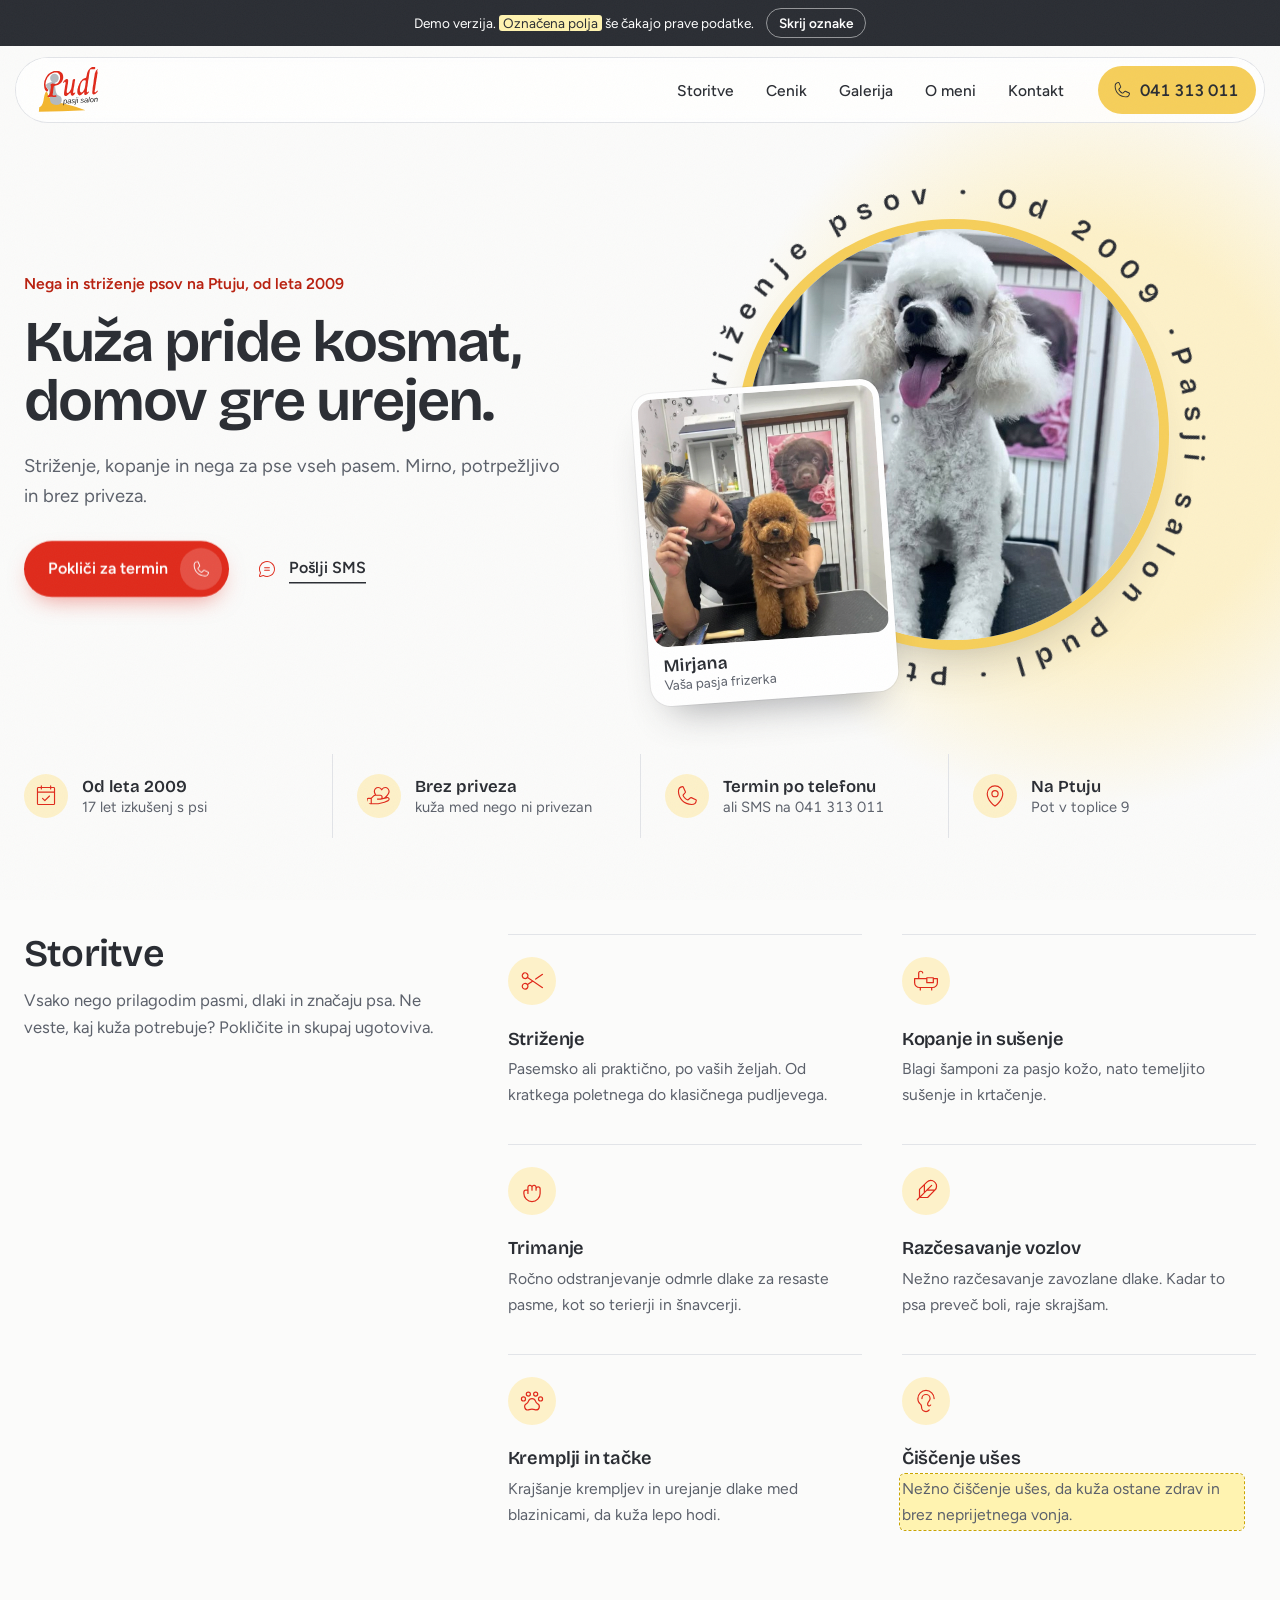
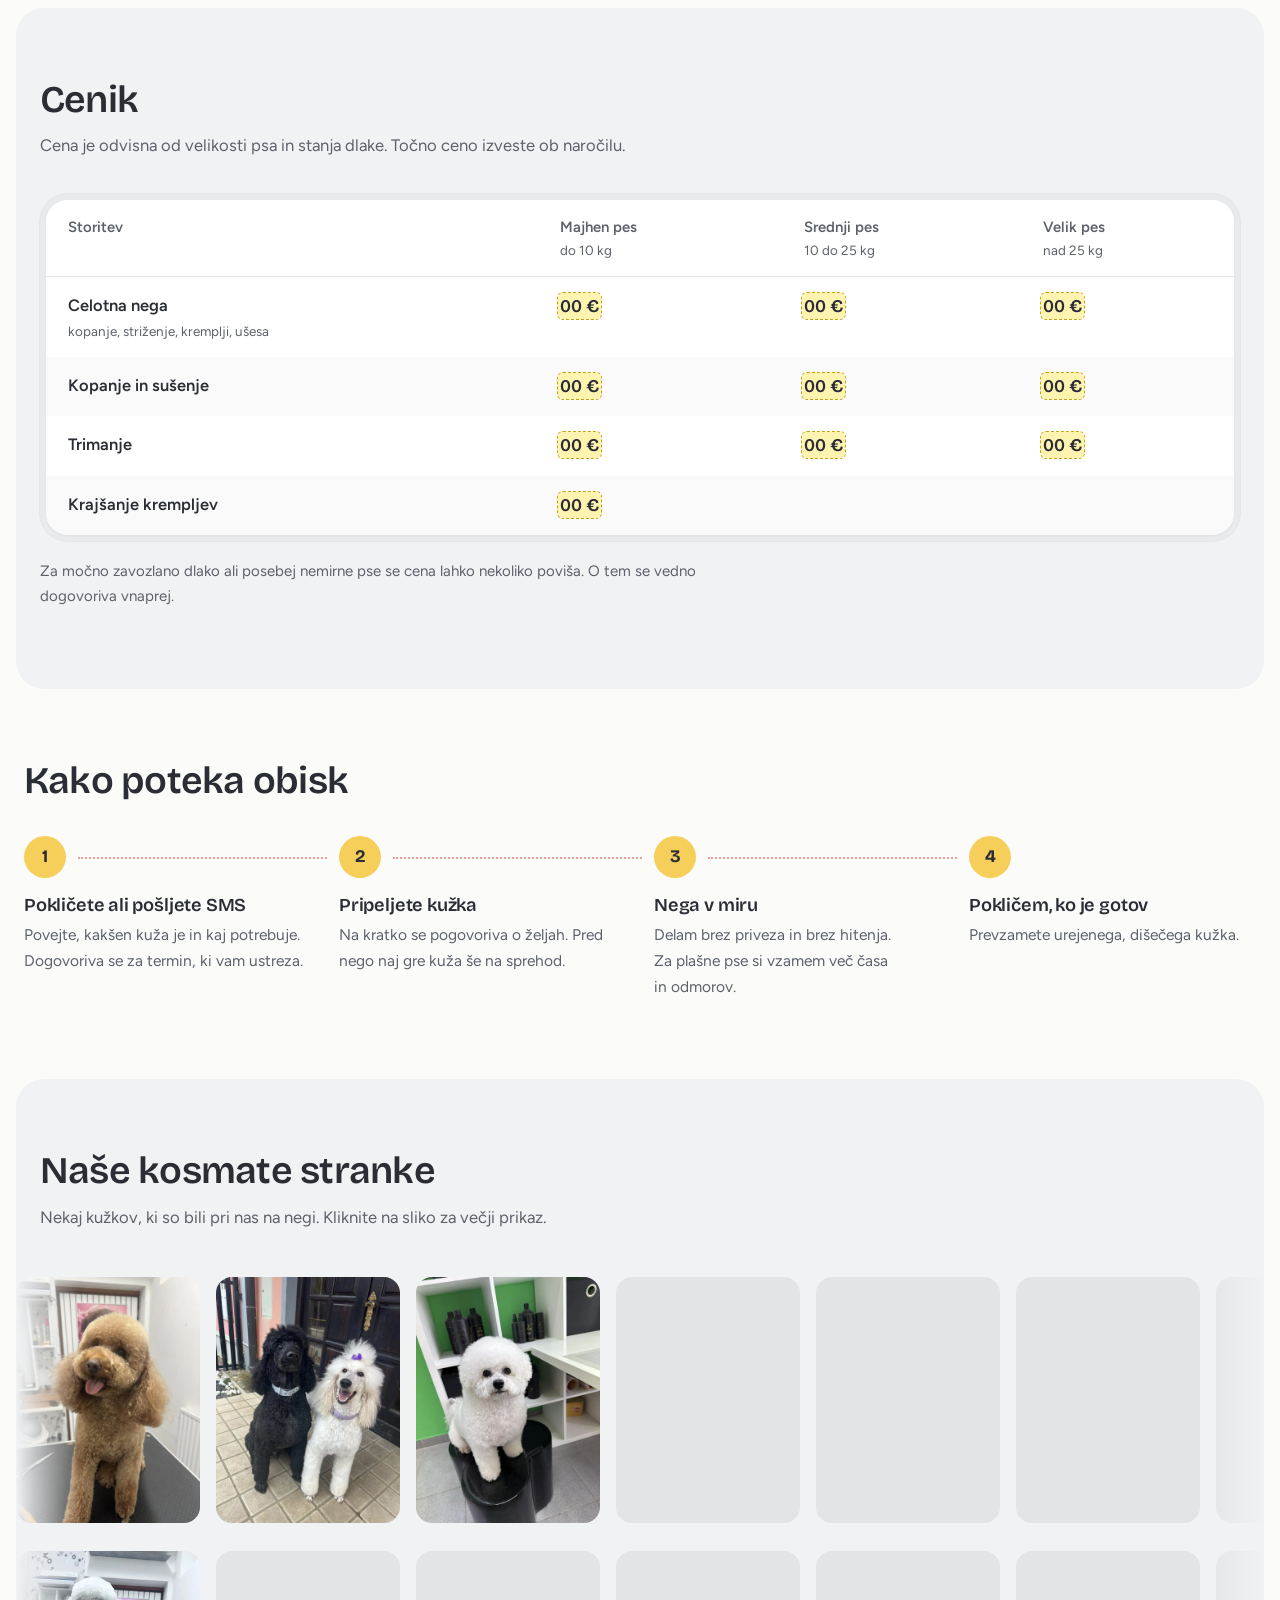
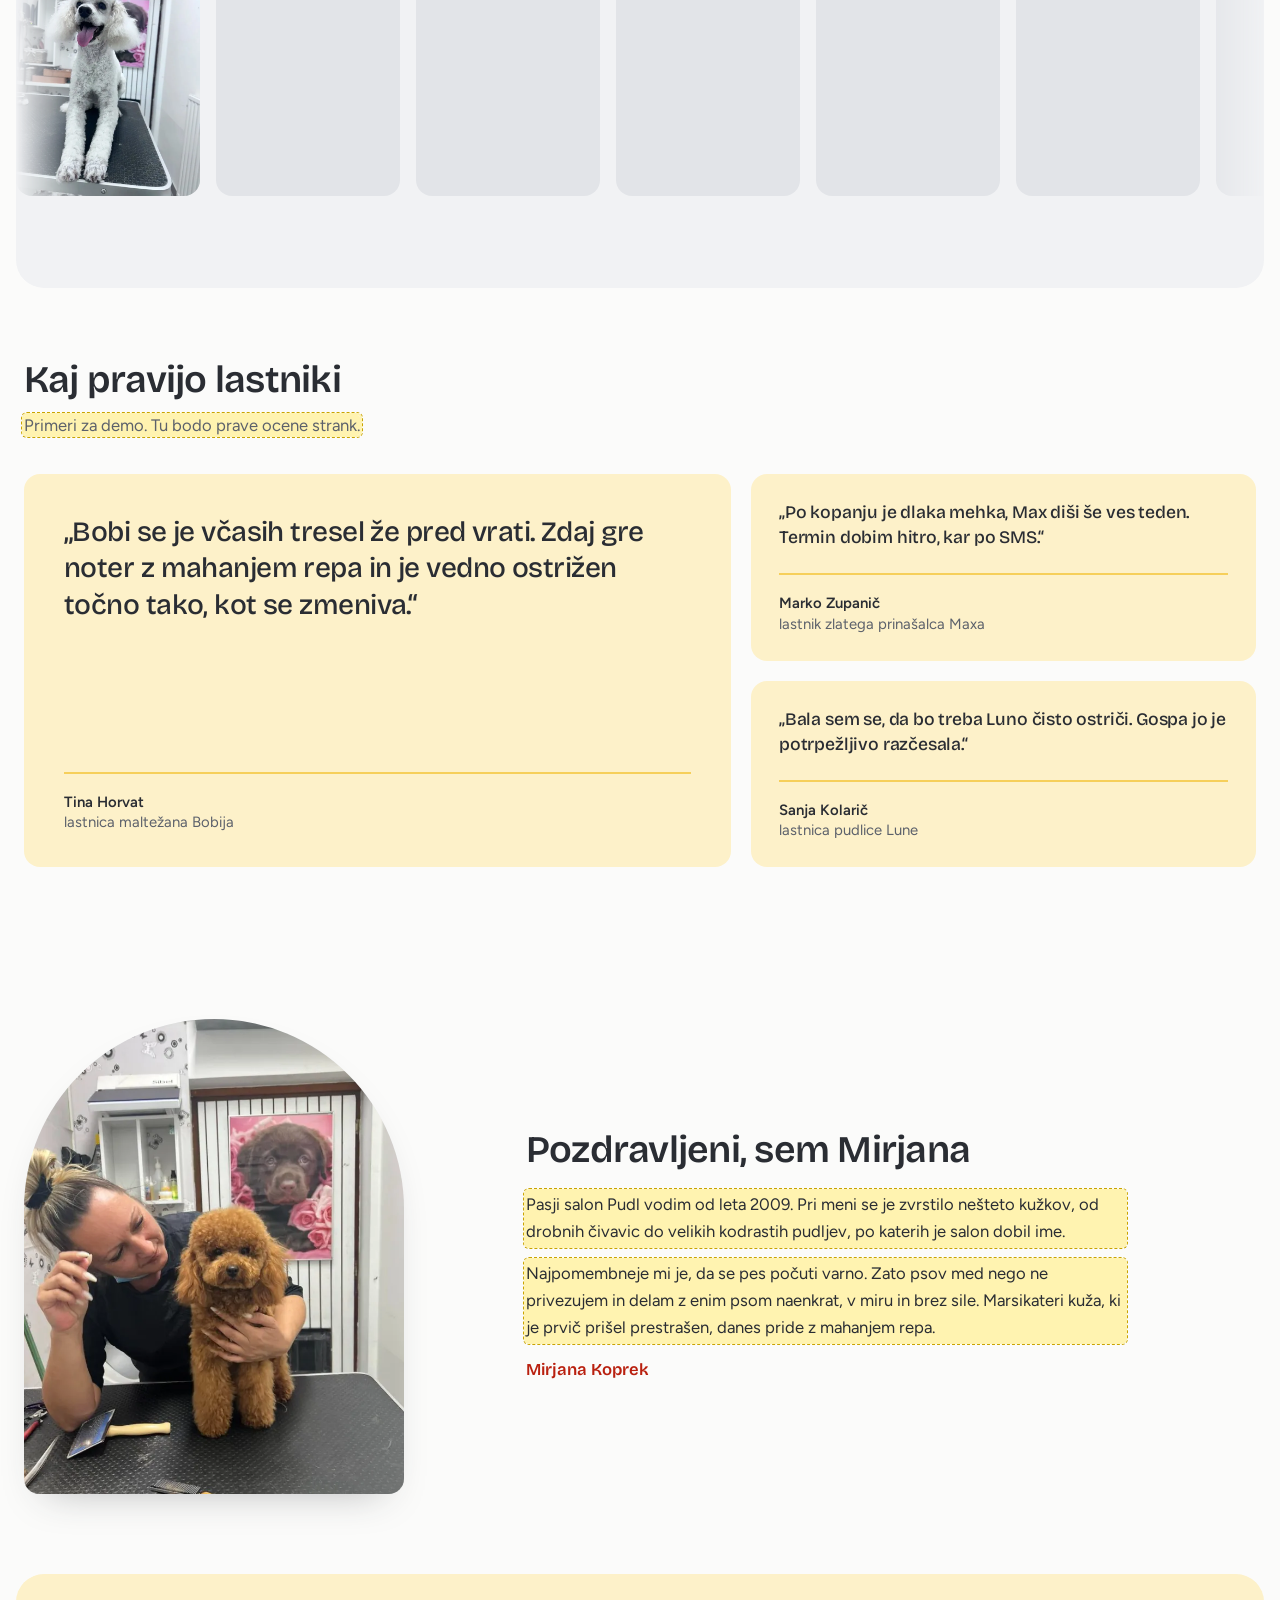
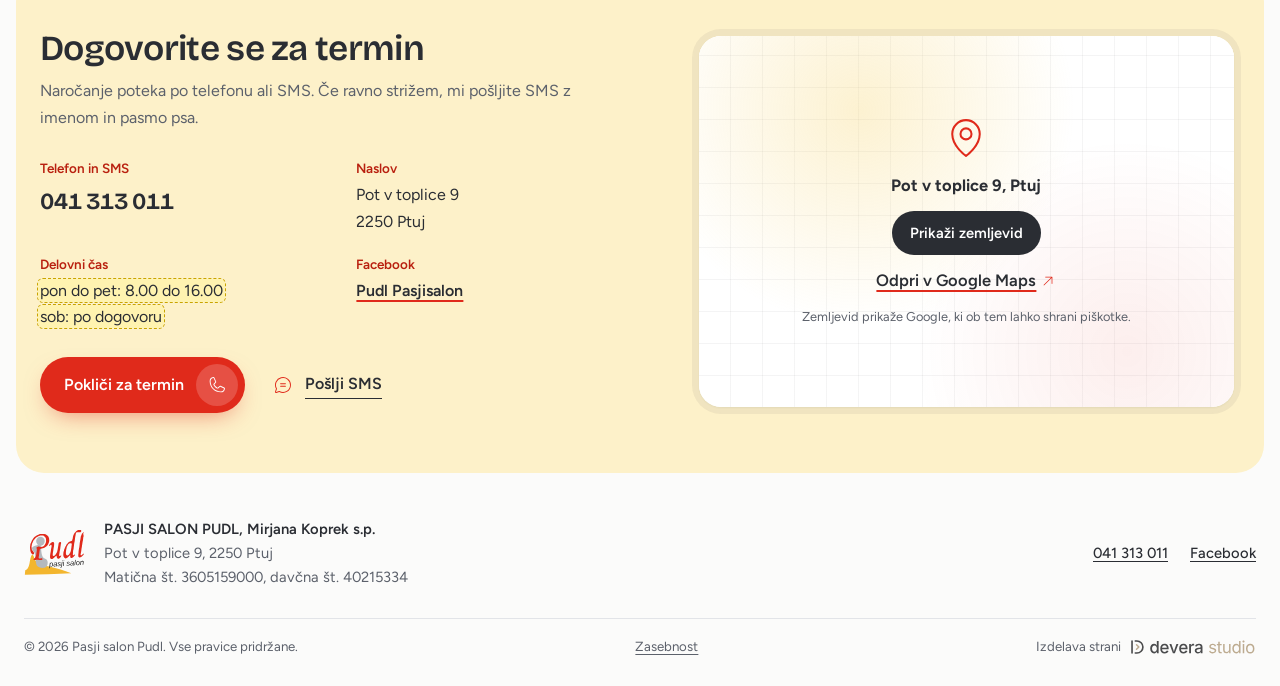
==== commit ec7d2ea6: "update" ====
--- a/index.html
+++ b/index.html
@@ -18,7 +18,7 @@
   <meta property="og:image" content="slike/pudelj-marelicni.jpg">
   <link rel="stylesheet" href="pisave.css">
   <link rel="stylesheet" href="js/lenis.css">
-  <link rel="stylesheet" href="style.css?v=21">
+  <link rel="stylesheet" href="style.css?v=22">
   <!-- Animacije samo, če obiskovalec nima vklopljenega "zmanjšaj gibanje" -->
   <script>if (!matchMedia("(prefers-reduced-motion: reduce)").matches) document.documentElement.classList.add("anim")</script>
   <link rel="icon" href="slike/logo.svg" type="image/svg+xml">
@@ -344,6 +344,13 @@
                   </picture>
                 </button>
               </figure>
+              <figure class="g-item"><button type="button" class="g-open" data-caption="Bišon po striženju">
+                  <picture>
+                    <source srcset="slike/bison.webp" type="image/webp"><img decoding="async" src="slike/bison.jpg"
+                      width="900" height="1200" alt="Bel bišon z okroglo glavo sedi na črnem stolčku" loading="lazy" style="object-position:50% 35%">
+                  </picture>
+                </button>
+              </figure>
               <figure class="g-item"><button type="button" class="g-open" data-caption="Beli špic po negi">
                   <picture>
                     <source srcset="slike/spic-beli.webp" type="image/webp"><img decoding="async" src="slike/spic-beli.jpg"
@@ -351,6 +358,13 @@
                   </picture>
                 </button>
               </figure>
+              <figure class="g-item"><button type="button" class="g-open" data-caption="Koker španjel po striženju">
+                  <picture>
+                    <source srcset="slike/koker-spanjel.webp" type="image/webp"><img decoding="async" src="slike/koker-spanjel.jpg"
+                      width="795" height="1200" alt="Rjav koker španjel sedi na mizi za striženje" loading="lazy" style="object-position:50% 30%">
+                  </picture>
+                </button>
+              </figure>
               <figure class="g-item"><button type="button" class="g-open" data-caption="Okrogla pudljeva glavica">
                   <picture>
                     <source srcset="slike/pudelj-glavica.webp" type="image/webp"><img decoding="async" src="slike/pudelj-glavica.jpg"
@@ -361,7 +375,28 @@
               <figure class="g-item"><button type="button" class="g-open" data-caption="Westieja po striženju">
                   <picture>
                     <source srcset="slike/westieja.webp" type="image/webp"><img decoding="async" src="slike/westieja.jpg"
-                      width="900" height="921" alt="Dva bela west highland terierja" loading="lazy" style="object-position:50% 40%">
+                      width="900" height="1200" alt="Dva bela west highland terierja" loading="lazy" style="object-position:50% 50%">
+                  </picture>
+                </button>
+              </figure>
+              <figure class="g-item"><button type="button" class="g-open" data-caption="Ši cu s pentljo">
+                  <picture>
+                    <source srcset="slike/sicu.webp" type="image/webp"><img decoding="async" src="slike/sicu.jpg"
+                      width="900" height="1200" alt="Črno bel ši cu z rdečo pentljo na glavi sedi na mizi" loading="lazy" style="object-position:50% 35%">
+                  </picture>
+                </button>
+              </figure>
+              <figure class="g-item"><button type="button" class="g-open" data-caption="Črni pudelj po negi">
+                  <picture>
+                    <source srcset="slike/pudelj-crni-stoji.webp" type="image/webp"><img decoding="async" src="slike/pudelj-crni-stoji.jpg"
+                      width="844" height="1200" alt="Velik črn pudelj stoji v salonu" loading="lazy" style="object-position:50% 30%">
+                  </picture>
+                </button>
+              </figure>
+              <figure class="g-item"><button type="button" class="g-open" data-caption="Kosmatinec po striženju">
+                  <picture>
+                    <source srcset="slike/kosmatinec.webp" type="image/webp"><img decoding="async" src="slike/kosmatinec.jpg"
+                      width="900" height="973" alt="Bel kosmat pes s temnimi uhlji leži na mizi" loading="lazy" style="object-position:50% 40%">
                   </picture>
                 </button>
               </figure>
@@ -376,6 +411,13 @@
                   </picture>
                 </button>
               </figure>
+              <figure class="g-item"><button type="button" class="g-open" data-caption="Maltežan po striženju">
+                  <picture>
+                    <source srcset="slike/maltezan.webp" type="image/webp"><img decoding="async" src="slike/maltezan.jpg"
+                      width="900" height="1200" alt="Bel maltežan z oprsnico se smeji na rdečem naslanjaču" loading="lazy" style="object-position:50% 25%">
+                  </picture>
+                </button>
+              </figure>
               <figure class="g-item"><button type="button" class="g-open" data-caption="Kavalir King Charles španjel">
                   <picture>
                     <source srcset="slike/kavalir.webp" type="image/webp"><img decoding="async" src="slike/kavalir.jpg"
@@ -383,6 +425,13 @@
                   </picture>
                 </button>
               </figure>
+              <figure class="g-item"><button type="button" class="g-open" data-caption="Pomeranec po negi">
+                  <picture>
+                    <source srcset="slike/pomeranec.webp" type="image/webp"><img decoding="async" src="slike/pomeranec.jpg"
+                      width="712" height="1200" alt="Puhast rjav pomeranec sedi na mizi in se smeji" loading="lazy" style="object-position:50% 35%">
+                  </picture>
+                </button>
+              </figure>
               <figure class="g-item"><button type="button" class="g-open" data-caption="Rjav pudelj po striženju">
                   <picture>
                     <source srcset="slike/pudelj-rjavi.webp" type="image/webp"><img decoding="async" src="slike/pudelj-rjavi.jpg"
@@ -390,10 +439,24 @@
                   </picture>
                 </button>
               </figure>
+              <figure class="g-item"><button type="button" class="g-open" data-caption="Mešanček po striženju">
+                  <picture>
+                    <source srcset="slike/mesancek.webp" type="image/webp"><img decoding="async" src="slike/mesancek.jpg"
+                      width="900" height="1197" alt="Majhen bel rjav pes radovedno gleda v kamero" loading="lazy" style="object-position:50% 35%">
+                  </picture>
+                </button>
+              </figure>
               <figure class="g-item"><button type="button" class="g-open" data-caption="Mladiček pomskyja na prvem obisku">
                   <picture>
                     <source srcset="slike/pomsky-mladicek.webp" type="image/webp"><img decoding="async" src="slike/pomsky-mladicek.jpg"
                       width="528" height="937" alt="Mladiček pomskyja sedi v salonu" loading="lazy" style="object-position:50% 22%">
+                  </picture>
+                </button>
+              </figure>
+              <figure class="g-item"><button type="button" class="g-open" data-caption="Svetel pudelj po striženju">
+                  <picture>
+                    <source srcset="slike/pudelj-svetli.webp" type="image/webp"><img decoding="async" src="slike/pudelj-svetli.jpg"
+                      width="900" height="1200" alt="Svetel pudelj z iztegnjenim jezikom od blizu" loading="lazy" style="object-position:50% 35%">
                   </picture>
                 </button>
               </figure>
@@ -655,9 +718,9 @@
   <script src="js/ScrollTrigger.min.js"></script>
   <script src="js/SplitText.min.js"></script>
   <script src="js/lenis.min.js"></script>
-  <script src="js/script.js?v=21"></script>
-  <script src="js/devera.js?v=21"></script>
-  <script src="js/animacije.js?v=21"></script>
+  <script src="js/script.js?v=22"></script>
+  <script src="js/devera.js?v=22"></script>
+  <script src="js/animacije.js?v=22"></script>
 </body>
 
 </html>
--- a/style.css
+++ b/style.css
@@ -12,22 +12,14 @@
 
 
 :root {
-  --ink: #2a2d33;
-  /* besedilo */
-  --ink-soft: #5c616b;
-  /* sekundarno besedilo */
-  --red: #e02a1b;
-  /* edini poudarek: gumbi, ikone, povezave */
-  --red-dark: #b9200f;
-  /* drobno rdeče besedilo (kontrast AA) in hover */
-  --yellow: #f6cf5a;
-  /* rumena iz logotipa: ploskve, obroba kroga */
-  --yellow-soft: #fdf1c9;
-  /* kontaktna plošča, ozadje ikon */
-  --paper: #fbfbfa;
-  /* ozadje strani */
-  --mist: #f1f2f4;
-  /* obarvane sekcije (hladno siva iz logotipa) */
+  --ink: #2a2d33;          /* besedilo */
+  --ink-soft: #5c616b;     /* sekundarno besedilo */
+  --red: #e02a1b;          /* edini poudarek: gumbi, ikone, povezave */
+  --red-dark: #b9200f;     /* drobno rdeče besedilo (kontrast AA) in hover */
+  --yellow: #f6cf5a;       /* rumena iz logotipa: ploskve, obroba kroga */
+  --yellow-soft: #fdf1c9;  /* kontaktna plošča, ozadje ikon */
+  --paper: #fbfbfa;        /* ozadje strani */
+  --mist: #f1f2f4;         /* obarvane sekcije (hladno siva iz logotipa) */
   --line: #e2e4e8;
   --white: #ffffff;
 
@@ -54,18 +46,11 @@
   --z-skip: 50;
 }
 
-*,
-*::before,
-*::after {
-  box-sizing: border-box;
-}
+*, *::before, *::after { box-sizing: border-box; }
 
 /* Vse velikosti so v rem, osnova pa raste z velikostjo zaslona:
    16 px na prenosniku, okoli 19 px na 1920 px monitorju, največ 20 px. */
-html {
-  font-size: clamp(16px, calc(9.6px + .5vw), 20px);
-  scroll-padding-top: 6rem;
-}
+html { font-size: clamp(16px, calc(9.6px + .5vw), 20px); scroll-padding-top: 6rem; }
 
 body {
   margin: 0;
@@ -79,2162 +64,697 @@
 
 /* Rahla zrnatost, da ploskve niso povsem "digitalne" (fiksno, ne vpliva na drsenje) */
 body::after {
-  content: "";
-  position: fixed;
-  inset: 0;
-  pointer-events: none;
-  z-index: var(--z-grain);
+  content: ""; position: fixed; inset: 0; pointer-events: none; z-index: var(--z-grain);
   opacity: .035;
   background-image: url("data:image/svg+xml,%3Csvg xmlns='http://www.w3.org/2000/svg' width='160' height='160'%3E%3Cfilter id='n'%3E%3CfeTurbulence type='fractalNoise' baseFrequency='.9' numOctaves='2' stitchTiles='stitch'/%3E%3C/filter%3E%3Crect width='100%25' height='100%25' filter='url(%23n)'/%3E%3C/svg%3E");
 }
 
-img {
-  max-width: 100%;
-  display: block;
-}
-
-a {
-  color: inherit;
-}
-
-svg {
-  flex: none;
-}
-
-h1,
-h2,
-h3 {
-  font-family: var(--f-display);
-  font-weight: 600;
-  margin: 0;
-  line-height: 1.08;
-  letter-spacing: -.02em;
-  text-wrap: balance;
-}
-
-h2 {
-  font-size: clamp(1.75rem, 3.2vw, 2.35rem);
-}
-
-h3 {
-  font-size: 1.14rem;
-  letter-spacing: -.01em;
-  line-height: 1.25;
-}
-
-p {
-  margin: 0;
-  text-wrap: pretty;
-}
-
-::selection {
-  background: var(--yellow);
-  color: var(--ink);
-}
-
-:focus-visible {
-  outline: 3px solid var(--red);
-  outline-offset: 3px;
-  border-radius: 6px;
-}
+img { max-width: 100%; display: block; }
+a { color: inherit; }
+svg { flex: none; }
+h1, h2, h3 {
+  font-family: var(--f-display); font-weight: 600; margin: 0;
+  line-height: 1.08; letter-spacing: -.02em; text-wrap: balance;
+}
+h2 { font-size: clamp(1.75rem, 3.2vw, 2.35rem); }
+h3 { font-size: 1.14rem; letter-spacing: -.01em; line-height: 1.25; }
+p { margin: 0; text-wrap: pretty; }
+
+::selection { background: var(--yellow); color: var(--ink); }
+:focus-visible { outline: 3px solid var(--red); outline-offset: 3px; border-radius: 6px; }
 
 .sr-only {
-  position: absolute;
-  width: 1px;
-  height: 1px;
-  overflow: hidden;
-  clip: rect(0 0 0 0);
-  white-space: nowrap;
-}
-
+  position: absolute; width: 1px; height: 1px; overflow: hidden;
+  clip: rect(0 0 0 0); white-space: nowrap;
+}
 .skip-link {
-  position: absolute;
-  left: 1rem;
-  top: -3.75rem;
-  z-index: var(--z-skip);
-  background: var(--ink);
-  color: #fff;
-  padding: 10px 16px;
-  border-radius: var(--r-pill);
-  text-decoration: none;
-  font-weight: 600;
-  transition: top .3s var(--ease);
-}
-
-.skip-link:focus {
-  top: 0.75rem;
-}
-
-.wrap {
-  width: 100%;
-  max-width: var(--wrap);
-  margin: 0 auto;
-  padding: 0 1.5rem;
-}
+  position: absolute; left: 1rem; top: -3.75rem; z-index: var(--z-skip);
+  background: var(--ink); color: #fff; padding: 10px 16px; border-radius: var(--r-pill);
+  text-decoration: none; font-weight: 600; transition: top .3s var(--ease);
+}
+.skip-link:focus { top: 0.75rem; }
+
+.wrap { width: 100%; max-width: var(--wrap); margin: 0 auto; padding: 0 1.5rem; }
 
 /* ---------- Demo oznake ---------- */
 .demo-bar {
-  display: flex;
-  gap: 0.75rem;
-  align-items: center;
-  justify-content: center;
-  flex-wrap: wrap;
-  padding: 0.5rem 1rem;
-  font-size: .85rem;
-  background: var(--ink);
-  color: #fff;
-}
-
+  display: flex; gap: 0.75rem; align-items: center; justify-content: center; flex-wrap: wrap;
+  padding: 0.5rem 1rem; font-size: .85rem;
+  background: var(--ink); color: #fff;
+}
 .demo-bar button {
-  font: inherit;
-  font-weight: 600;
-  cursor: pointer;
-  border: 1px solid rgba(255, 255, 255, .5);
-  background: transparent;
-  color: #fff;
-  border-radius: var(--r-pill);
-  padding: 3px 12px;
-}
-
-.demo-key {
-  background: #fff3b0;
-  color: var(--ink);
-  padding: 0 4px;
-  border-radius: 3px;
-}
-
+  font: inherit; font-weight: 600; cursor: pointer;
+  border: 1px solid rgba(255,255,255,.5); background: transparent; color: #fff;
+  border-radius: var(--r-pill); padding: 3px 12px;
+}
+.demo-key { background: #fff3b0; color: var(--ink); padding: 0 4px; border-radius: 3px; }
 .demo-mode .demo,
 .demo-mode .demo-block {
   background: #fff3b0;
   box-shadow: 0 0 0 2px #fff3b0;
-  outline: 1px dashed #c9a400;
-  outline-offset: 2px;
+  outline: 1px dashed #c9a400; outline-offset: 2px;
   border-radius: 3px;
 }
 
 /* ---------- Gumbi ---------- */
 .btn {
-  display: inline-flex;
-  align-items: center;
-  gap: 0.75rem;
-  font: inherit;
-  font-weight: 600;
-  font-size: 1rem;
-  text-decoration: none;
-  white-space: nowrap;
-  border: 0;
-  cursor: pointer;
-  border-radius: var(--r-pill);
+  display: inline-flex; align-items: center; gap: 0.75rem;
+  font: inherit; font-weight: 600; font-size: 1rem; text-decoration: none; white-space: nowrap;
+  border: 0; cursor: pointer; border-radius: var(--r-pill);
   /* "scale" namesto "transform", da se ne tepe z GSAP animacijami (te uporabljajo transform) */
   transition: scale .4s var(--ease), background-color .3s var(--ease), color .3s var(--ease), box-shadow .4s var(--ease);
 }
-
-.btn:active {
-  scale: .97;
-}
-
-.btn svg {
-  width: 1.25rem;
-  height: 1.25rem;
-}
+.btn:active { scale: .97; }
+.btn svg { width: 1.25rem; height: 1.25rem; }
 
 /* Glavni gumb: ikona v svojem krogu ("gumb v gumbu") */
 .btn-primary {
-  background: var(--red);
-  color: #fff;
+  background: var(--red); color: #fff;
   padding: 0.4375rem 0.4375rem 0.4375rem 1.5rem;
   box-shadow: var(--shadow-red);
 }
-
-.btn-primary:hover {
-  background: var(--red-dark);
-}
-
+.btn-primary:hover { background: var(--red-dark); }
 .btn-ico {
-  width: 42px;
-  height: 42px;
-  border-radius: 50%;
-  display: grid;
-  place-items: center;
-  background: rgba(255, 255, 255, .18);
+  width: 42px; height: 42px; border-radius: 50%;
+  display: grid; place-items: center;
+  background: rgba(255,255,255,.18);
   transition: transform .45s var(--ease-spring), background-color .3s var(--ease);
 }
-
-.btn-primary:hover .btn-ico {
-  transform: translate(2px, -1px) scale(1.06) rotate(-8deg);
-  background: rgba(255, 255, 255, .26);
-}
+.btn-primary:hover .btn-ico { transform: translate(2px, -1px) scale(1.06) rotate(-8deg); background: rgba(255,255,255,.26); }
 
 /* Drugotno dejanje: besedilna povezava z ikono */
 .btn-text {
-  background: transparent;
-  color: var(--ink);
-  padding: 0.75rem 0.375rem;
+  background: transparent; color: var(--ink); padding: 0.75rem 0.375rem;
   border-radius: 8px;
 }
-
-.btn-text span {
-  background: linear-gradient(currentColor, currentColor) left 100% / 100% 1.5px no-repeat;
-  padding-bottom: 2px;
-  transition: background-size .35s var(--ease);
-}
-
-.btn-text:hover span {
-  background-size: 0 1.5px;
-}
-
-.btn-text svg {
-  color: var(--red);
-}
-
-.btn-small {
-  background: var(--ink);
-  color: #fff;
-  padding: 0.625rem 1.125rem;
-  font-size: .92rem;
-}
-
-.btn-small:hover {
-  background: #17191d;
-}
+.btn-text span { background: linear-gradient(currentColor, currentColor) left 100% / 100% 1.5px no-repeat; padding-bottom: 2px; transition: background-size .35s var(--ease); }
+.btn-text:hover span { background-size: 0 1.5px; }
+.btn-text svg { color: var(--red); }
+
+.btn-small { background: var(--ink); color: #fff; padding: 0.625rem 1.125rem; font-size: .92rem; }
+.btn-small:hover { background: #17191d; }
 
 .text-link {
-  color: var(--ink);
-  font-weight: 600;
-  text-decoration: underline;
-  text-decoration-color: var(--red);
-  text-underline-offset: 0.25rem;
-  text-decoration-thickness: 1.5px;
-  display: inline-flex;
-  align-items: center;
-  gap: 0.25rem;
-}
-
-.text-link svg {
-  width: 1rem;
-  height: 1rem;
-  color: var(--red);
-}
-
-.text-link:hover {
-  color: var(--red-dark);
-}
+  color: var(--ink); font-weight: 600; text-decoration: underline; text-decoration-color: var(--red);
+  text-underline-offset: 0.25rem; text-decoration-thickness: 1.5px;
+  display: inline-flex; align-items: center; gap: 0.25rem;
+}
+.text-link svg { width: 1rem; height: 1rem; color: var(--red); }
+.text-link:hover { color: var(--red-dark); }
 
 /* ---------- Glava: lebdeča pilula ---------- */
-.top-sentinel {
-  position: absolute;
-  top: 0;
-  height: 1px;
-  width: 1px;
-}
-
+.top-sentinel { position: absolute; top: 0; height: 1px; width: 1px; }
 .site-header {
-  position: sticky;
-  top: 0.75rem;
-  z-index: var(--z-header);
-  padding: 0 1rem;
-  margin-top: 0.75rem;
-}
-
+  position: sticky; top: 0.75rem; z-index: var(--z-header);
+  padding: 0 1rem; margin-top: 0.75rem;
+}
 .header-inner {
-  max-width: calc(var(--wrap) - 1rem);
-  margin: 0 auto;
-  display: flex;
-  align-items: center;
-  gap: 1.25rem;
-  height: var(--header-h);
-  padding: 0 0.5rem 0 1.375rem;
+  max-width: calc(var(--wrap) - 1rem); margin: 0 auto;
+  display: flex; align-items: center; gap: 1.25rem;
+  height: var(--header-h); padding: 0 0.5rem 0 1.375rem;
   background: rgba(255, 255, 255, .82);
   backdrop-filter: blur(0.875rem) saturate(160%);
   -webkit-backdrop-filter: blur(0.875rem) saturate(160%);
   border-radius: var(--r-pill);
-  box-shadow: 0 0 0 1px var(--line), inset 0 1px 0 rgba(255, 255, 255, .9);
+  box-shadow: 0 0 0 1px var(--line), inset 0 1px 0 rgba(255,255,255,.9);
   transition: box-shadow .4s var(--ease);
 }
-
 .site-header.scrolled .header-inner {
-  box-shadow: 0 0 0 1px var(--line), inset 0 1px 0 rgba(255, 255, 255, .9), 0 14px 30px -18px rgba(42, 45, 51, .45);
-}
-
-.brand {
-  display: flex;
-  align-items: center;
-  text-decoration: none;
-  margin-right: auto;
-}
-
-.brand-logo {
-  height: 2.875rem;
-  width: auto;
-}
-
-.main-nav ul {
-  display: flex;
-  gap: 0.25rem;
-  list-style: none;
-  margin: 0;
-  padding: 0;
-}
-
+  box-shadow: 0 0 0 1px var(--line), inset 0 1px 0 rgba(255,255,255,.9), 0 14px 30px -18px rgba(42,45,51,.45);
+}
+.brand { display: flex; align-items: center; text-decoration: none; margin-right: auto; }
+.brand-logo { height: 2.875rem; width: auto; }
+
+.main-nav ul { display: flex; gap: 0.25rem; list-style: none; margin: 0; padding: 0; }
 .main-nav a {
-  display: block;
-  text-decoration: none;
-  font-weight: 500;
-  font-size: .97rem;
-  padding: 8px 14px;
-  border-radius: var(--r-pill);
+  display: block; text-decoration: none; font-weight: 500; font-size: .97rem;
+  padding: 8px 14px; border-radius: var(--r-pill);
   transition: background-color .3s var(--ease), color .3s var(--ease);
 }
-
-.main-nav a:hover {
-  background: var(--mist);
-}
-
-.main-nav a[aria-current="true"] {
-  background: var(--yellow-soft);
-  color: var(--ink);
-}
-
-.nav-toggle {
-  display: none;
-}
+.main-nav a:hover { background: var(--mist); }
+.main-nav a[aria-current="true"] { background: var(--yellow-soft); color: var(--ink); }
+.nav-toggle { display: none; }
 
 .header-call {
-  display: inline-flex;
-  align-items: center;
-  gap: 0.5rem;
-  height: 48px;
-  padding: 0 18px 0 14px;
-  border-radius: var(--r-pill);
-  font-weight: 600;
-  text-decoration: none;
-  font-variant-numeric: tabular-nums;
-  background: var(--yellow);
-  color: var(--ink);
+  display: inline-flex; align-items: center; gap: 0.5rem;
+  height: 48px; padding: 0 18px 0 14px; border-radius: var(--r-pill);
+  font-weight: 600; text-decoration: none; font-variant-numeric: tabular-nums;
+  background: var(--yellow); color: var(--ink);
   transition: background-color .3s var(--ease), scale .4s var(--ease);
 }
-
-.header-call:hover {
-  background: #f2c43c;
-}
-
-.header-call:active {
-  scale: .97;
-}
-
-.header-call svg {
-  width: 1.25rem;
-  height: 1.25rem;
-}
+.header-call:hover { background: #f2c43c; }
+.header-call:active { scale: .97; }
+.header-call svg { width: 1.25rem; height: 1.25rem; }
 
 /* ---------- Hero ---------- */
 /* Prvi zaslon: naravna višina; za krogom mehka rumena ploskev znamke */
-.hero {
-  position: relative;
-  padding: 3rem 0 3.5rem;
-  overflow-x: clip;
-}
-
+.hero { position: relative; padding: 3rem 0 3.5rem; overflow-x: clip; }
 .hero::before {
-  content: "";
-  position: absolute;
-  z-index: -1;
-  width: 58vw;
-  aspect-ratio: 1;
-  right: -14vw;
-  top: 50%;
-  transform: translateY(-50%);
+  content: ""; position: absolute; z-index: -1;
+  width: 58vw; aspect-ratio: 1; right: -14vw; top: 50%; transform: translateY(-50%);
   pointer-events: none;
   background: radial-gradient(closest-side, var(--yellow-soft) 0 55%, rgba(253, 241, 201, 0) 100%);
 }
-
-.hero-inner {
-  display: grid;
-  grid-template-columns: 1fr 1.05fr;
-  gap: 3rem;
-  align-items: center;
-}
-
-.hero-kicker {
-  color: var(--red-dark);
-  font-weight: 600;
-  font-size: .98rem;
-  margin-bottom: 1rem;
-}
-
-.hero h1 {
-  font-size: clamp(2.3rem, 4.8vw, 3.6rem);
-  font-weight: 650;
-  letter-spacing: -.035em;
-  line-height: 1.02;
-}
-
-.hero-lead {
-  margin-top: 1.25rem;
-  font-size: 1.15rem;
-  color: var(--ink-soft);
-  max-width: 30em;
-}
-
-.hero-actions {
-  display: flex;
-  flex-wrap: wrap;
-  align-items: center;
-  gap: 0.875rem 1.375rem;
-  margin-top: 1.875rem;
-}
-
-.hero-figure {
-  position: relative;
-  margin: 0;
-}
+.hero-inner { display: grid; grid-template-columns: 1fr 1.05fr; gap: 3rem; align-items: center; }
+.hero-kicker { color: var(--red-dark); font-weight: 600; font-size: .98rem; margin-bottom: 1rem; }
+.hero h1 { font-size: clamp(2.3rem, 4.8vw, 3.6rem); font-weight: 650; letter-spacing: -.035em; line-height: 1.02; }
+.hero-lead { margin-top: 1.25rem; font-size: 1.15rem; color: var(--ink-soft); max-width: 30em; }
+.hero-actions { display: flex; flex-wrap: wrap; align-items: center; gap: 0.875rem 1.375rem; margin-top: 1.875rem; }
+
+.hero-figure { position: relative; margin: 0; }
 
 /* Okrogel video z napisom v krogu */
-.video-ring {
-  position: relative;
-  aspect-ratio: 1;
-  width: 100%;
-  max-width: 33rem;
-  margin: 0 auto;
-}
-
-.ring-text {
-  position: absolute;
-  inset: 0;
-  width: 100%;
-  height: 100%;
-  overflow: visible;
-  transform-origin: 50% 50%;
-  will-change: transform;
-}
-
+.video-ring { position: relative; aspect-ratio: 1; width: 100%; max-width: 33rem; margin: 0 auto; }
+.ring-text { position: absolute; inset: 0; width: 100%; height: 100%; overflow: visible; transform-origin: 50% 50%; will-change: transform; }
 .ring-text text {
-  font-family: var(--f-display);
-  font-weight: 600;
-  font-size: 0.6625rem;
-  letter-spacing: .14em;
+  font-family: var(--f-display); font-weight: 600; font-size: 0.6625rem; letter-spacing: .14em;
   fill: var(--ink);
 }
-
 .video-circle {
-  position: absolute;
-  inset: 11%;
-  border-radius: 50%;
-  overflow: hidden;
+  position: absolute; inset: 11%;
+  border-radius: 50%; overflow: hidden;
   background: var(--mist);
-  box-shadow: 0 0 0 10px var(--yellow), 0 30px 60px -30px rgba(42, 45, 51, .45);
-}
-
+  box-shadow: 0 0 0 10px var(--yellow), 0 30px 60px -30px rgba(42,45,51,.45);
+}
 /* Slika je malo širša od kroga in poravnana levo, zato je pudelj nekoliko desno od sredine.
    Za premik: večja širina = bolj desno (npr. 116%), 100% = na sredini. */
-.video-circle video {
-  width: 112%;
-  max-width: none;
-  height: 100%;
-  object-fit: cover;
-  object-position: 50% 30%;
-  display: block;
-}
-
+.video-circle video { width: 112%; max-width: none; height: 100%; object-fit: cover; object-position: 50% 30%; display: block; }
 .video-toggle {
-  position: absolute;
-  right: 13%;
-  bottom: 13%;
-  width: 46px;
-  height: 46px;
-  border-radius: 50%;
-  border: 0;
-  cursor: pointer;
-  background: #fff;
-  color: var(--ink);
-  display: grid;
-  place-items: center;
-  box-shadow: 0 6px 16px -6px rgba(42, 45, 51, .4);
+  position: absolute; right: 13%; bottom: 13%;
+  width: 46px; height: 46px; border-radius: 50%; border: 0; cursor: pointer;
+  background: #fff; color: var(--ink); display: grid; place-items: center;
+  box-shadow: 0 6px 16px -6px rgba(42,45,51,.4);
   transition: transform .4s var(--ease);
 }
-
-.video-toggle:active {
-  transform: scale(.94);
-}
-
-.video-toggle[hidden] {
-  display: none;
-}
+.video-toggle:active { transform: scale(.94); }
+.video-toggle[hidden] { display: none; }
 
 /* Kartica z Mirjano, ki se prekriva s krogom (spodaj levo) */
 .hero-card {
-  position: absolute;
-  left: -9%;
-  bottom: 0;
-  margin: 0;
-  width: 47%;
-  padding: .375rem;
-  border-radius: 1.25rem;
+  position: absolute; left: -9%; bottom: 0; margin: 0;
+  width: 47%; padding: .375rem; border-radius: 1.25rem;
   background: #fff;
-  box-shadow: 0 0 0 1px rgba(42, 45, 51, .06), 0 24px 40px -22px rgba(42, 45, 51, .45);
+  box-shadow: 0 0 0 1px rgba(42,45,51,.06), 0 24px 40px -22px rgba(42,45,51,.45);
   transform: rotate(-4deg);
 }
-
-.hero-card picture {
-  display: block;
-  aspect-ratio: 4 / 4.2;
-  border-radius: .9rem;
-  overflow: hidden;
-}
-
-.hero-card img {
-  width: 100%;
-  height: 100%;
-  object-fit: cover;
-}
-
-.hero-card figcaption {
-  display: flex;
-  flex-direction: column;
-  padding: .55rem .5rem .35rem;
-  line-height: 1.25;
-}
-
-.hero-card strong {
-  font-family: var(--f-display);
-  font-weight: 600;
-  font-size: 1.08rem;
-}
-
-.hero-card span {
-  color: var(--ink-soft);
-  font-size: .85rem;
-}
+.hero-card picture { display: block; aspect-ratio: 4 / 4.2; border-radius: .9rem; overflow: hidden; }
+.hero-card img { width: 100%; height: 100%; object-fit: cover; }
+.hero-card figcaption { display: flex; flex-direction: column; padding: .55rem .5rem .35rem; line-height: 1.25; }
+.hero-card strong { font-family: var(--f-display); font-weight: 600; font-size: 1.08rem; }
+.hero-card span { color: var(--ink-soft); font-size: .85rem; }
 
 /* Dejstva pod prvim zaslonom */
-.facts {
-  padding: 0 0 1.5rem;
-}
-
+.facts { padding: 0 0 1.5rem; }
 .facts-list {
-  list-style: none;
-  margin: 0 auto;
-  display: grid;
-  grid-template-columns: repeat(4, 1fr);
-  gap: 0;
-}
-
+  list-style: none; margin: 0 auto;
+  display: grid; grid-template-columns: repeat(4, 1fr); gap: 0;
+}
 .facts-list li {
-  display: flex;
-  align-items: center;
-  gap: .875rem;
+  display: flex; align-items: center; gap: .875rem;
   padding: 1.25rem 1.5rem 1.25rem 0;
 }
-
-.facts-list li+li {
-  padding-left: 1.5rem;
-  border-left: 1px solid var(--line);
-}
-
+.facts-list li + li { padding-left: 1.5rem; border-left: 1px solid var(--line); }
 .facts-list svg {
-  width: 2.75rem;
-  height: 2.75rem;
-  padding: .6rem;
-  border-radius: 50%;
-  color: var(--red);
-  background: var(--yellow-soft);
-}
-
-.facts-list p {
-  display: flex;
-  flex-direction: column;
-  line-height: 1.3;
-}
-
-.facts-list strong {
-  font-family: var(--f-display);
-  font-weight: 600;
-  font-size: 1.05rem;
-}
-
-.facts-list span {
-  color: var(--ink-soft);
-  font-size: .92rem;
-}
-
-.facts-list span span {
-  font-size: inherit;
-  font-variant-numeric: tabular-nums;
-}
-
-.video-toggle svg {
-  width: 1.25rem;
-  height: 1.25rem;
-}
-
-.video-toggle .i-play {
-  display: none;
-}
-
-.video-toggle.paused .i-play {
-  display: inline;
-}
-
-.video-toggle.paused .i-pause {
-  display: none;
-}
+  width: 2.75rem; height: 2.75rem; padding: .6rem; border-radius: 50%;
+  color: var(--red); background: var(--yellow-soft);
+}
+.facts-list p { display: flex; flex-direction: column; line-height: 1.3; }
+.facts-list strong { font-family: var(--f-display); font-weight: 600; font-size: 1.05rem; }
+.facts-list span { color: var(--ink-soft); font-size: .92rem; }
+.facts-list span span { font-size: inherit; font-variant-numeric: tabular-nums; }
+.video-toggle svg { width: 1.25rem; height: 1.25rem; }
+.video-toggle .i-play { display: none; }
+.video-toggle.paused .i-play { display: inline; }
+.video-toggle.paused .i-pause { display: none; }
 
 /* ---------- Sekcije ---------- */
-.section {
-  padding: 4.5rem 0 5rem;
-}
-
+.section { padding: 4.5rem 0 5rem; }
 .section-tint {
   background: var(--mist);
-  margin: 0 16px;
-  border-radius: var(--r-panel);
-}
-
-.section-head {
-  max-width: 38em;
-  margin-bottom: 2.125rem;
-}
-
-.section-head p {
-  margin-top: 0.75rem;
-  color: var(--ink-soft);
-  font-size: 1.04rem;
-}
+  margin: 0 16px; border-radius: var(--r-panel);
+}
+.section-head { max-width: 38em; margin-bottom: 2.125rem; }
+.section-head p { margin-top: 0.75rem; color: var(--ink-soft); font-size: 1.04rem; }
 
 /* Storitve: naslov levo (lepljiv), seznam v dveh stolpcih desno */
-.services-layout {
-  display: grid;
-  grid-template-columns: 4fr 7fr;
-  gap: 3.5rem;
-  align-items: start;
-}
-
-.services-head {
-  position: sticky;
-  top: 6.875rem;
-  margin-bottom: 0;
-}
-
+.services-layout { display: grid; grid-template-columns: 4fr 7fr; gap: 3.5rem; align-items: start; }
+.services-head { position: sticky; top: 6.875rem; margin-bottom: 0; }
 .services {
-  list-style: none;
-  margin: 0;
-  padding: 0;
-  display: grid;
-  grid-template-columns: 1fr 1fr;
-  gap: 2.25rem 2.5rem;
-}
-
-.service {
-  padding-top: 22px;
-  border-top: 1px solid var(--line);
-}
-
+  list-style: none; margin: 0; padding: 0;
+  display: grid; grid-template-columns: 1fr 1fr; gap: 2.25rem 2.5rem;
+}
+.service { padding-top: 22px; border-top: 1px solid var(--line); }
 .service svg {
-  width: 3rem;
-  height: 3rem;
-  padding: 0.6875rem;
-  margin-bottom: 0.875rem;
-  color: var(--red);
-  background: var(--yellow-soft);
-  border-radius: 50%;
+  width: 3rem; height: 3rem; padding: 0.6875rem; margin-bottom: 0.875rem;
+  color: var(--red); background: var(--yellow-soft); border-radius: 50%;
   transition: transform .5s var(--ease-spring);
 }
-
-.service:hover svg {
-  transform: rotate(-10deg) scale(1.08);
-}
-
-.service p {
-  margin-top: 0.375rem;
-  color: var(--ink-soft);
-  font-size: .98rem;
-  max-width: 34ch;
-}
+.service:hover svg { transform: rotate(-10deg) scale(1.08); }
+.service p { margin-top: 0.375rem; color: var(--ink-soft); font-size: .98rem; max-width: 34ch; }
 
 /* Lupina z notranjim jedrom ("dvojni rob") */
 .bezel {
-  padding: 6px;
-  border-radius: var(--r-panel);
+  padding: 6px; border-radius: var(--r-panel);
   background: rgba(42, 45, 51, .04);
   box-shadow: 0 0 0 1px rgba(42, 45, 51, .06);
 }
-
 .bezel-core {
   border-radius: calc(var(--r-panel) - 6px);
   background: var(--white);
-  box-shadow: inset 0 1px 0 rgba(255, 255, 255, .9), 0 1px 2px rgba(42, 45, 51, .06);
+  box-shadow: inset 0 1px 0 rgba(255,255,255,.9), 0 1px 2px rgba(42,45,51,.06);
   overflow: hidden;
 }
 
 /* Cenik */
-.table-scroll {
-  overflow-x: auto;
-}
-
-.prices {
-  width: 100%;
-  border-collapse: collapse;
-  min-width: 560px;
-}
-
-.prices th,
-.prices td {
-  padding: 0.9375rem 1.375rem;
-  text-align: left;
-  vertical-align: top;
-}
-
-.prices thead th {
-  font-weight: 600;
-  font-size: .93rem;
-  color: var(--ink-soft);
-  border-bottom: 1px solid var(--line);
-}
-
-.prices small {
-  display: block;
-  font-weight: 400;
-  color: var(--ink-soft);
-  font-size: .84rem;
-}
-
-.prices tbody th {
-  font-weight: 600;
-}
-
-.prices tbody tr {
-  transition: background-color .25s var(--ease);
-}
-
-.prices tbody tr:nth-child(even) {
-  background: #fafafb;
-}
-
-.prices tbody tr:hover {
-  background: #fffaea;
-}
-
-.prices td {
-  font-family: var(--f-display);
-  font-weight: 600;
-  font-size: 1.12rem;
-  white-space: nowrap;
-  font-variant-numeric: tabular-nums;
-}
-
-.fineprint {
-  margin-top: 1.125rem;
-  font-size: .94rem;
-  color: var(--ink-soft);
-  max-width: 46em;
-}
+.table-scroll { overflow-x: auto; }
+.prices { width: 100%; border-collapse: collapse; min-width: 560px; }
+.prices th, .prices td { padding: 0.9375rem 1.375rem; text-align: left; vertical-align: top; }
+.prices thead th { font-weight: 600; font-size: .93rem; color: var(--ink-soft); border-bottom: 1px solid var(--line); }
+.prices small { display: block; font-weight: 400; color: var(--ink-soft); font-size: .84rem; }
+.prices tbody th { font-weight: 600; }
+.prices tbody tr { transition: background-color .25s var(--ease); }
+.prices tbody tr:nth-child(even) { background: #fafafb; }
+.prices tbody tr:hover { background: #fffaea; }
+.prices td { font-family: var(--f-display); font-weight: 600; font-size: 1.12rem; white-space: nowrap; font-variant-numeric: tabular-nums; }
+.fineprint { margin-top: 1.125rem; font-size: .94rem; color: var(--ink-soft); max-width: 46em; }
 
 /* Koraki: resnično zaporedje, zato oštevilčeni */
-.steps {
-  list-style: none;
-  counter-reset: k;
-  margin: 0;
-  padding: 0;
-  display: grid;
-  grid-template-columns: repeat(4, 1fr);
-  gap: 1.75rem;
-}
-
-.steps li {
-  counter-increment: k;
-  position: relative;
-  padding-top: 3.625rem;
-}
-
+.steps { list-style: none; counter-reset: k; margin: 0; padding: 0; display: grid; grid-template-columns: repeat(4, 1fr); gap: 1.75rem; }
+.steps li { counter-increment: k; position: relative; padding-top: 3.625rem; }
 .steps li::before {
   content: counter(k);
-  position: absolute;
-  top: 0;
-  left: 0;
-  width: 42px;
-  height: 42px;
-  border-radius: 50%;
-  display: grid;
-  place-items: center;
-  background: var(--yellow);
-  font-family: var(--f-display);
-  font-weight: 700;
-  font-size: 1.1rem;
-}
-
+  position: absolute; top: 0; left: 0;
+  width: 42px; height: 42px; border-radius: 50%;
+  display: grid; place-items: center;
+  background: var(--yellow); font-family: var(--f-display); font-weight: 700; font-size: 1.1rem;
+}
 .steps li:not(:last-child)::after {
-  content: "";
-  position: absolute;
-  top: 1.3125rem;
-  left: 3.375rem;
-  right: -1rem;
+  content: ""; position: absolute; top: 1.3125rem; left: 3.375rem; right: -1rem;
   border-top: 2px dotted rgba(224, 42, 27, .45);
 }
-
-.steps p {
-  margin-top: 0.375rem;
-  color: var(--ink-soft);
-  font-size: .97rem;
-}
+.steps p { margin-top: 0.375rem; color: var(--ink-soft); font-size: .97rem; }
 
 /* Galerija: dve vrsti, ki se sami pomikata (zgornja levo, spodnja desno).
    Vse slike so enake velikosti. Kopije slik za neskončen trak doda js/script.js. */
-.gallery {
-  display: flex;
-  flex-direction: column;
-  gap: .25rem;
-  margin-top: .5rem;
-}
-
+.gallery { display: flex; flex-direction: column; gap: .25rem; margin-top: .5rem; }
 .g-row {
   --g-w: clamp(11.5rem, 14vw, 14.5rem);
-  overflow: hidden;
-  padding: .75rem 0;
+  overflow: hidden; padding: .75rem 0;
   -webkit-mask-image: linear-gradient(90deg, transparent, #000 5%, #000 95%, transparent);
   mask-image: linear-gradient(90deg, transparent, #000 5%, #000 95%, transparent);
 }
-
-.g-track {
-  display: flex;
-  width: max-content;
-}
-
-.g-marquee .g-track {
-  animation: g-levo var(--g-cas, 55s) linear infinite;
-}
-
-.g-marquee .g-row-right .g-track {
-  animation-name: g-desno;
-}
-
-.g-row:hover .g-track,
-.g-row:focus-within .g-track {
-  animation-play-state: paused;
-}
-
-@keyframes g-levo {
-  from {
-    transform: translateX(0);
-  }
-
-  to {
-    transform: translateX(-50%);
-  }
-}
-
-@keyframes g-desno {
-  from {
-    transform: translateX(-50%);
-  }
-
-  to {
-    transform: translateX(0);
-  }
-}
-
-.g-item {
-  margin: 0 1rem 0 0;
-  position: relative;
-  flex: none;
-  width: var(--g-w);
-}
-
+.g-track { display: flex; width: max-content; }
+.g-marquee .g-track { animation: g-levo var(--g-cas, 55s) linear infinite; }
+.g-marquee .g-row-right .g-track { animation-name: g-desno; }
+.g-row:hover .g-track, .g-row:focus-within .g-track { animation-play-state: paused; }
+@keyframes g-levo { from { transform: translateX(0); } to { transform: translateX(-50%); } }
+@keyframes g-desno { from { transform: translateX(-50%); } to { transform: translateX(0); } }
+.g-item { margin: 0 1rem 0 0; position: relative; flex: none; width: var(--g-w); }
 .g-open {
-  all: unset;
-  cursor: zoom-in;
-  display: block;
-  aspect-ratio: 3 / 4;
-  border-radius: var(--r-card);
-  overflow: hidden;
-  background: var(--line);
+  all: unset; cursor: zoom-in; display: block; aspect-ratio: 3 / 4;
+  border-radius: var(--r-card); overflow: hidden; background: var(--line);
   transition: transform .5s var(--ease-spring), box-shadow .5s var(--ease);
 }
-
-.g-open img {
-  width: 100%;
-  height: 100%;
-  object-fit: cover;
-}
-
-.g-item:hover {
-  z-index: 2;
-}
-
+.g-open img { width: 100%; height: 100%; object-fit: cover; }
+.g-item:hover { z-index: 2; }
 .g-item:hover .g-open,
 .g-open:focus-visible {
   transform: translateY(-4px) scale(1.02);
   box-shadow: 0 18px 30px -16px rgba(42, 45, 51, .5), 0 0 0 4px var(--yellow);
 }
-
-.g-open:focus-visible {
-  outline: none;
-}
-
+.g-open:focus-visible { outline: none; }
 /* Brez gibanja (nastavitev sistema): vrsti se listata ročno s prstom ali miško */
 @media (prefers-reduced-motion: reduce) {
-  .g-row {
-    overflow-x: auto;
-    -webkit-mask-image: none;
-    mask-image: none;
-    padding-left: 1.125rem;
-  }
-}
-
-.ph {
-  display: grid;
-  place-items: center;
-  width: 100%;
-  height: 100%;
-  color: var(--ink-soft);
-  font-size: .9rem;
-}
+  .g-row { overflow-x: auto; -webkit-mask-image: none; mask-image: none; padding-left: 1.125rem; }
+}
+
+.ph { display: grid; place-items: center; width: 100%; height: 100%; color: var(--ink-soft); font-size: .9rem; }
 
 /* Ocene: ena izpostavljena, dve manjši ob strani */
-.demo-note {
-  font-size: .95rem;
-}
-
+.demo-note { font-size: .95rem; }
 .reviews {
-  list-style: none;
-  margin: 0;
-  padding: 0;
-  display: grid;
-  grid-template-columns: 7fr 5fr;
-  grid-template-rows: auto auto;
-  gap: 1.25rem;
-}
-
+  list-style: none; margin: 0; padding: 0;
+  display: grid; grid-template-columns: 7fr 5fr; grid-template-rows: auto auto; gap: 1.25rem;
+}
 .review {
-  display: flex;
-  flex-direction: column;
-  justify-content: space-between;
-  gap: 1.375rem;
-  padding: 26px 28px;
-  border-radius: var(--r-card);
+  display: flex; flex-direction: column; justify-content: space-between; gap: 1.375rem;
+  padding: 26px 28px; border-radius: var(--r-card);
   background: var(--yellow-soft);
 }
-
 .review-main {
-  grid-row: span 2;
-  padding: 2.5rem 2.5rem 2.125rem;
+  grid-row: span 2; padding: 2.5rem 2.5rem 2.125rem;
   background: var(--yellow-soft);
 }
-
-.review blockquote {
-  margin: 0;
-}
-
-.review blockquote p {
-  font-family: var(--f-display);
-  font-weight: 500;
-  font-size: 1.1rem;
-  line-height: 1.45;
-  letter-spacing: -.01em;
-}
-
-.review-main blockquote p {
-  font-size: clamp(1.35rem, 2.3vw, 1.75rem);
-  line-height: 1.3;
-  letter-spacing: -.02em;
-}
-
-.review-who {
-  display: flex;
-  flex-direction: column;
-  font-size: .93rem;
-  line-height: 1.4;
-}
-
-.review-who strong {
-  color: var(--ink);
-  font-weight: 600;
-}
-
-.review-who span {
-  color: var(--ink-soft);
-}
-
-.review .review-who {
-  padding-top: 18px;
-  border-top: 2px solid var(--yellow);
-}
-
-.reviews-dots {
-  display: none;
-}
+.review blockquote { margin: 0; }
+.review blockquote p { font-family: var(--f-display); font-weight: 500; font-size: 1.1rem; line-height: 1.45; letter-spacing: -.01em; }
+.review-main blockquote p { font-size: clamp(1.35rem, 2.3vw, 1.75rem); line-height: 1.3; letter-spacing: -.02em; }
+.review-who { display: flex; flex-direction: column; font-size: .93rem; line-height: 1.4; }
+.review-who strong { color: var(--ink); font-weight: 600; }
+.review-who span { color: var(--ink-soft); }
+.review .review-who { padding-top: 18px; border-top: 2px solid var(--yellow); }
+.reviews-dots { display: none; }
 
 /* O meni */
-.about {
-  display: grid;
-  grid-template-columns: .75fr 1.25fr;
-  gap: 4rem;
-  align-items: center;
-}
-
+.about { display: grid; grid-template-columns: .75fr 1.25fr; gap: 4rem; align-items: center; }
 .about-photo {
-  max-width: 23.75rem;
-  aspect-ratio: 4 / 5;
+  max-width: 23.75rem; aspect-ratio: 4 / 5;
   border-radius: 200px 200px var(--r-card) var(--r-card);
-  overflow: hidden;
-  background: var(--mist);
+  overflow: hidden; background: var(--mist);
   box-shadow: var(--shadow-soft);
 }
-
-.about-photo img {
-  width: 100%;
-  height: 100%;
-  object-fit: cover;
-}
-
-.about-text p {
-  margin-top: 0.875rem;
-  font-size: 1.04rem;
-  max-width: 36em;
-}
-
-.about-text h2+p {
-  margin-top: 1.25rem;
-}
-
-.about-sign {
-  font-family: var(--f-display);
-  font-weight: 600;
-  font-size: 1.15rem;
-  color: var(--red-dark);
-}
+.about-photo img { width: 100%; height: 100%; object-fit: cover; }
+.about-text p { margin-top: 0.875rem; font-size: 1.04rem; max-width: 36em; }
+.about-text h2 + p { margin-top: 1.25rem; }
+.about-sign { font-family: var(--f-display); font-weight: 600; font-size: 1.15rem; color: var(--red-dark); }
 
 /* Kontakt: rumena plošča znamke (ne temna sekcija sredi svetle strani) */
 .contact {
   background: var(--yellow-soft);
-  margin: 0 16px;
-  border-radius: var(--r-panel);
+  margin: 0 16px; border-radius: var(--r-panel);
   padding: 3.5rem 0 3.75rem;
 }
-
-.contact-inner {
-  display: grid;
-  grid-template-columns: 1.05fr .95fr;
-  gap: 3rem;
-  align-items: stretch;
-}
-
-.contact h2 {
-  font-size: clamp(1.7rem, 3vw, 2.2rem);
-}
-
-.contact-text>p {
-  margin-top: 0.625rem;
-  color: var(--ink-soft);
-  font-size: 1rem;
-  max-width: 34em;
-}
-
-.contact-list {
-  margin: 1.625rem 0 0;
-  display: grid;
-  grid-template-columns: 1fr 1fr;
-  gap: 1.125rem 1.75rem;
-}
-
-.contact-list dt {
-  font-size: .84rem;
-  font-weight: 600;
-  color: var(--red-dark);
-}
-
-.contact-list dd {
-  margin: 3px 0 0;
-  font-size: 1rem;
-}
-
-.tel-big {
-  font-family: var(--f-display);
-  font-weight: 650;
-  font-size: 1.45rem;
-  letter-spacing: -.01em;
-  text-decoration: none;
-  font-variant-numeric: tabular-nums;
-}
-
-.tel-big:hover {
-  color: var(--red-dark);
-}
-
-.contact .hero-actions {
-  margin-top: 1.625rem;
-}
-
-.map-bezel {
-  background: rgba(42, 45, 51, .06);
-}
-
-.map {
-  position: relative;
-  min-height: 18.75rem;
-  height: 100%;
-}
-
-.map iframe {
-  position: absolute;
-  inset: 0;
-  width: 100%;
-  height: 100%;
-  border: 0;
-  display: block;
-}
-
+.contact-inner { display: grid; grid-template-columns: 1.05fr .95fr; gap: 3rem; align-items: stretch; }
+.contact h2 { font-size: clamp(1.7rem, 3vw, 2.2rem); }
+.contact-text > p { margin-top: 0.625rem; color: var(--ink-soft); font-size: 1rem; max-width: 34em; }
+.contact-list { margin: 1.625rem 0 0; display: grid; grid-template-columns: 1fr 1fr; gap: 1.125rem 1.75rem; }
+.contact-list dt { font-size: .84rem; font-weight: 600; color: var(--red-dark); }
+.contact-list dd { margin: 3px 0 0; font-size: 1rem; }
+.tel-big { font-family: var(--f-display); font-weight: 650; font-size: 1.45rem; letter-spacing: -.01em; text-decoration: none; font-variant-numeric: tabular-nums; }
+.tel-big:hover { color: var(--red-dark); }
+.contact .hero-actions { margin-top: 1.625rem; }
+
+.map-bezel { background: rgba(42, 45, 51, .06); }
+.map { position: relative; min-height: 18.75rem; height: 100%; }
+.map iframe { position: absolute; inset: 0; width: 100%; height: 100%; border: 0; display: block; }
 .map-placeholder {
-  position: absolute;
-  inset: 0;
-  display: flex;
-  flex-direction: column;
-  align-items: center;
-  justify-content: center;
-  gap: 0.75rem;
-  padding: 1.5rem;
-  text-align: center;
+  position: absolute; inset: 0;
+  display: flex; flex-direction: column; align-items: center; justify-content: center; gap: 0.75rem;
+  padding: 1.5rem; text-align: center;
   background:
     radial-gradient(circle at 30% 20%, rgba(246, 207, 90, .28), transparent 45%),
     radial-gradient(circle at 80% 85%, rgba(224, 42, 27, .08), transparent 40%),
-    repeating-linear-gradient(0deg, transparent 0 31px, rgba(42, 45, 51, .05) 31px 32px),
-    repeating-linear-gradient(90deg, transparent 0 31px, rgba(42, 45, 51, .05) 31px 32px),
+    repeating-linear-gradient(0deg, transparent 0 31px, rgba(42,45,51,.05) 31px 32px),
+    repeating-linear-gradient(90deg, transparent 0 31px, rgba(42,45,51,.05) 31px 32px),
     var(--white);
 }
-
-.map-placeholder>svg {
-  width: 2.75rem;
-  height: 2.75rem;
-  color: var(--red);
-}
-
-.map-placeholder small {
-  color: var(--ink-soft);
-  font-size: .8rem;
-  max-width: 26em;
-}
+.map-placeholder > svg { width: 2.75rem; height: 2.75rem; color: var(--red); }
+.map-placeholder small { color: var(--ink-soft); font-size: .8rem; max-width: 26em; }
 
 /* Noga */
-.site-footer {
-  padding: 2.75rem 0 0;
-  font-size: .92rem;
-  color: var(--ink-soft);
-}
-
-.footer-inner {
-  display: flex;
-  justify-content: space-between;
-  align-items: center;
-  gap: 1.25rem;
-  flex-wrap: wrap;
-}
-
-.footer-brand {
-  display: flex;
-  align-items: center;
-  gap: 1.125rem;
-}
-
-.footer-logo {
-  height: 2.875rem;
-  width: auto;
-}
-
-.footer-name {
-  color: var(--ink);
-  font-weight: 600;
-}
-
-.footer-links {
-  list-style: none;
-  margin: 0;
-  padding: 0;
-  display: flex;
-  gap: 1.375rem;
-}
-
-.footer-links a {
-  color: var(--ink);
-  font-weight: 500;
-  text-underline-offset: 3px;
-}
-
-.footer-links a:hover,
-.footer-bottom a:hover {
-  color: var(--red-dark);
-}
-
-.footer-bottom a {
-  color: var(--ink-soft);
-  text-underline-offset: 3px;
-}
-
+.site-footer { padding: 2.75rem 0 0; font-size: .92rem; color: var(--ink-soft); }
+.footer-inner { display: flex; justify-content: space-between; align-items: center; gap: 1.25rem; flex-wrap: wrap; }
+.footer-brand { display: flex; align-items: center; gap: 1.125rem; }
+.footer-logo { height: 2.875rem; width: auto; }
+.footer-name { color: var(--ink); font-weight: 600; }
+.footer-links { list-style: none; margin: 0; padding: 0; display: flex; gap: 1.375rem; }
+.footer-links a { color: var(--ink); font-weight: 500; text-underline-offset: 3px; }
+.footer-links a:hover, .footer-bottom a:hover { color: var(--red-dark); }
+.footer-bottom a { color: var(--ink-soft); text-underline-offset: 3px; }
 .footer-bottom {
-  display: flex;
-  justify-content: space-between;
-  align-items: center;
-  gap: 0.75rem;
-  flex-wrap: wrap;
-  margin-top: 1.75rem;
-  padding-top: 1.125rem;
-  padding-bottom: 1.75rem;
+  display: flex; justify-content: space-between; align-items: center; gap: 0.75rem; flex-wrap: wrap;
+  margin-top: 1.75rem; padding-top: 1.125rem; padding-bottom: 1.75rem;
   background: linear-gradient(var(--line), var(--line)) center top / calc(100% - 3rem) 1px no-repeat;
   font-size: .83rem;
 }
 
 /* Logotip izdelovalca v nogi */
 .credit {
-  display: inline-flex;
-  align-items: center;
-  gap: .6rem;
-  color: var(--ink-soft);
-  text-decoration: none;
-}
-
-.credit img {
-  height: 1rem;
-  width: auto;
-  opacity: .75;
-  transition: opacity .3s var(--ease);
-}
-
-.credit[href]:hover img {
-  opacity: 1;
-}
-
-.credit[href]:hover span {
-  color: var(--ink);
-}
+  display: inline-flex; align-items: center; gap: .6rem;
+  color: var(--ink-soft); text-decoration: none;
+}
+.credit img { height: 1rem; width: auto; opacity: .75; transition: opacity .3s var(--ease); }
+.credit[href]:hover img { opacity: 1; }
+.credit[href]:hover span { color: var(--ink); }
 
 /* Lightbox */
 .lightbox {
-  border: 0;
-  padding: 0;
-  border-radius: var(--r-card);
-  overflow: hidden;
-  width: min(92vw, 56rem);
-  max-height: 92svh;
-  background: #fff;
-}
-
-.lightbox[open] {
-  display: flex;
-  flex-direction: column;
-}
-
-.lightbox::backdrop {
-  background: rgba(30, 32, 36, .82);
-}
-
-.lb-body {
-  position: relative;
-  flex: none;
-  height: min(76svh, 42rem);
-  background: #1e2024;
-  touch-action: pan-y;
-}
-
-.lb-body img {
-  position: absolute;
-  inset: 0;
-  width: 100%;
-  height: 100%;
-  object-fit: contain;
-  user-select: none;
-  -webkit-user-drag: none;
-}
-
-.lb-bar {
-  display: flex;
-  align-items: center;
-  gap: 1rem;
-  padding: .75rem .75rem .75rem 1.25rem;
-}
-
-.lb-caption {
-  font-weight: 600;
-  margin-right: auto;
-  line-height: 1.3;
-}
-
-.lb-count {
-  color: var(--ink-soft);
-  font-size: .9rem;
-  font-variant-numeric: tabular-nums;
-  white-space: nowrap;
-}
-
-.lb-nav {
-  display: flex;
-  gap: .375rem;
-}
-
-.lb-nav button,
+  border: 0; padding: 0; border-radius: var(--r-card); overflow: hidden;
+  width: min(92vw, 56rem); max-height: 92svh; background: #fff;
+}
+.lightbox[open] { display: flex; flex-direction: column; }
+.lightbox::backdrop { background: rgba(30, 32, 36, .82); }
+.lb-body { position: relative; flex: none; height: min(76svh, 42rem); background: #1e2024; touch-action: pan-y; }
+.lb-body img { position: absolute; inset: 0; width: 100%; height: 100%; object-fit: contain; user-select: none; -webkit-user-drag: none; }
+.lb-bar { display: flex; align-items: center; gap: 1rem; padding: .75rem .75rem .75rem 1.25rem; }
+.lb-caption { font-weight: 600; margin-right: auto; line-height: 1.3; }
+.lb-count { color: var(--ink-soft); font-size: .9rem; font-variant-numeric: tabular-nums; white-space: nowrap; }
+.lb-nav { display: flex; gap: .375rem; }
+.lb-nav button, .lb-close {
+  width: 2.75rem; height: 2.75rem; border-radius: 50%; border: 0; cursor: pointer;
+  display: grid; place-items: center; color: var(--ink);
+  transition: background-color .25s var(--ease), transform .3s var(--ease);
+}
+.lb-nav button { background: var(--mist); }
+.lb-nav button:hover { background: var(--yellow-soft); }
+.lb-nav button:active, .lb-close:active { transform: scale(.94); }
+.lb-nav svg { width: 1.25rem; height: 1.25rem; }
 .lb-close {
-  width: 2.75rem;
-  height: 2.75rem;
-  border-radius: 50%;
-  border: 0;
-  cursor: pointer;
-  display: grid;
-  place-items: center;
-  color: var(--ink);
-  transition: background-color .25s var(--ease), transform .3s var(--ease);
-}
-
-.lb-nav button {
-  background: var(--mist);
-}
-
-.lb-nav button:hover {
-  background: var(--yellow-soft);
-}
-
-.lb-nav button:active,
-.lb-close:active {
-  transform: scale(.94);
-}
-
-.lb-nav svg {
-  width: 1.25rem;
-  height: 1.25rem;
-}
-
-.lb-close {
-  position: absolute;
-  top: .625rem;
-  right: .625rem;
-  z-index: 2;
-  background: rgba(255, 255, 255, .92);
-  font-size: 1.6rem;
-  line-height: 1;
+  position: absolute; top: .625rem; right: .625rem; z-index: 2;
+  background: rgba(255,255,255,.92); font-size: 1.6rem; line-height: 1;
 }
 
 /* Slike v <picture> zapolnijo okvir */
-.g-open picture,
-.about-photo picture {
-  display: block;
-  width: 100%;
-  height: 100%;
-}
+.g-open picture, .about-photo picture { display: block; width: 100%; height: 100%; }
 
 /* Spodnja vrstica: samo na telefonu */
-.mobile-cta {
-  display: none;
-}
+.mobile-cta { display: none; }
 
 /* Animacije (GSAP SplitText) */
-.split-line {
-  overflow: hidden;
-  padding-bottom: .1em;
-  margin-bottom: -.1em;
-}
-
-.magnet {
-  will-change: transform;
-}
-
+.split-line { overflow: hidden; padding-bottom: .1em; margin-bottom: -.1em; }
+.magnet { will-change: transform; }
 @media (prefers-reduced-motion: no-preference) {
-  .anim [data-hero] {
-    visibility: hidden;
-  }
-}
-
+  .anim [data-hero] { visibility: hidden; }
+}
 @media (prefers-reduced-motion: reduce) {
-
-  .g-open,
-  .btn,
-  .btn-ico,
-  .service svg,
-  .header-inner {
-    transition: none;
-  }
+  .g-open, .btn, .btn-ico, .service svg, .header-inner { transition: none; }
 }
 
 /* ---------- Odzivnost ---------- */
 @media (max-width: 1000px) {
-
-  .hero-inner,
-  .about,
-  .contact-inner {
-    grid-template-columns: 1fr;
-  }
-
-  .hero {
-    padding-top: 2rem;
-  }
-
-  .hero::before {
-    width: 120vw;
-    right: -40vw;
-    top: 30%;
-  }
-
-  .facts-list {
-    grid-template-columns: 1fr 1fr;
-  }
-
-  .facts-list li:nth-child(3) {
-    padding-left: 0;
-    border-left: 0;
-  }
-
-  .facts-list li:nth-child(n+3) {
-    border-top: 1px solid var(--line);
-  }
-
-  .hero-figure {
-    order: -1;
-    max-width: 22rem;
-    margin: 0 auto;
-    width: 100%;
-  }
-
-  .hero-card {
-    left: -12%;
-    width: 46%;
-  }
-
-  .video-ring {
-    margin: 0 auto;
-  }
-
-  .services-layout {
-    grid-template-columns: 1fr;
-    gap: 1.75rem;
-  }
-
-  .services-head {
-    position: static;
-  }
-
-  .steps {
-    grid-template-columns: repeat(2, 1fr);
-  }
-
-  .steps li::after {
-    display: none;
-  }
-
-  .reviews {
-    grid-template-columns: 1fr;
-  }
-
-  .review-main {
-    grid-row: auto;
-  }
-
-  .about-photo {
-    max-width: 21.25rem;
-  }
-
-  .section-tint,
-  .contact {
-    margin: 0 0.5rem;
-  }
+  .hero-inner, .about, .contact-inner { grid-template-columns: 1fr; }
+  .hero { padding-top: 2rem; }
+  .hero::before { width: 120vw; right: -40vw; top: 30%; }
+  .facts-list { grid-template-columns: 1fr 1fr; }
+  .facts-list li:nth-child(3) { padding-left: 0; border-left: 0; }
+  .facts-list li:nth-child(n+3) { border-top: 1px solid var(--line); }
+  .hero-figure { order: -1; max-width: 22rem; margin: 0 auto; width: 100%; }
+  .hero-card { left: -12%; width: 46%; }
+  .video-ring { margin: 0 auto; }
+  .services-layout { grid-template-columns: 1fr; gap: 1.75rem; }
+  .services-head { position: static; }
+  .steps { grid-template-columns: repeat(2, 1fr); }
+  .steps li::after { display: none; }
+  .reviews { grid-template-columns: 1fr; }
+  .review-main { grid-row: auto; }
+  .about-photo { max-width: 21.25rem; }
+  .section-tint, .contact { margin: 0 0.5rem; }
 }
 
 @media (max-width: 760px) {
-  :root {
-    --header-h: 3.625rem;
-  }
-
-  .site-header {
-    top: 0.5rem;
-    margin-top: 0.5rem;
-    padding: 0 0.5rem;
-  }
-
-  .header-inner {
-    padding: 0 0.375rem 0 1rem;
-  }
-
-  .brand-logo {
-    height: 2.5rem;
-  }
-
-  .header-call {
-    display: none;
-  }
-
+  :root { --header-h: 3.625rem; }
+  .site-header { top: 0.5rem; margin-top: 0.5rem; padding: 0 0.5rem; }
+  .header-inner { padding: 0 0.375rem 0 1rem; }
+  .brand-logo { height: 2.5rem; }
+  .header-call { display: none; }
   .nav-toggle {
-    display: grid;
-    place-items: center;
-    width: 2.875rem;
-    height: 2.875rem;
-    border: 0;
-    background: var(--mist);
-    border-radius: 50%;
-    cursor: pointer;
-  }
-
-  .burger {
-    position: relative;
-    width: 1.25rem;
-    height: 0.75rem;
-    display: block;
-  }
-
+    display: grid; place-items: center; width: 2.875rem; height: 2.875rem;
+    border: 0; background: var(--mist); border-radius: 50%; cursor: pointer;
+  }
+  .burger { position: relative; width: 1.25rem; height: 0.75rem; display: block; }
   .burger span {
-    position: absolute;
-    left: 0;
-    width: 100%;
-    height: 2px;
-    border-radius: 2px;
-    background: var(--ink);
+    position: absolute; left: 0; width: 100%; height: 2px; border-radius: 2px; background: var(--ink);
     transition: transform .45s var(--ease), top .45s var(--ease);
   }
-
-  .burger span:first-child {
-    top: 0;
-  }
-
-  .burger span:last-child {
-    top: 0.625rem;
-  }
-
-  .main-nav.open .burger span:first-child {
-    top: 0.3125rem;
-    transform: rotate(45deg);
-  }
-
-  .main-nav.open .burger span:last-child {
-    top: 0.3125rem;
-    transform: rotate(-45deg);
-  }
-
+  .burger span:first-child { top: 0; }
+  .burger span:last-child { top: 0.625rem; }
+  .main-nav.open .burger span:first-child { top: 0.3125rem; transform: rotate(45deg); }
+  .main-nav.open .burger span:last-child { top: 0.3125rem; transform: rotate(-45deg); }
   .main-nav ul {
-    position: absolute;
-    left: 0.5rem;
-    right: 0.5rem;
-    top: calc(var(--header-h) + 0.625rem);
-    flex-direction: column;
-    gap: 2px;
-    padding: 0.625rem;
+    position: absolute; left: 0.5rem; right: 0.5rem; top: calc(var(--header-h) + 0.625rem);
+    flex-direction: column; gap: 2px; padding: 0.625rem;
     background: #fff;
-    border-radius: 22px;
-    box-shadow: 0 0 0 1px var(--line), 0 24px 40px -20px rgba(42, 45, 51, .45);
-    opacity: 0;
-    transform: translateY(-8px);
-    pointer-events: none;
-    visibility: hidden;
+    border-radius: 22px; box-shadow: 0 0 0 1px var(--line), 0 24px 40px -20px rgba(42,45,51,.45);
+    opacity: 0; transform: translateY(-8px); pointer-events: none; visibility: hidden;
     transition: opacity .35s var(--ease), transform .45s var(--ease), visibility 0s .45s;
   }
-
-  .main-nav.open ul {
-    opacity: 1;
-    transform: none;
-    pointer-events: auto;
-    visibility: visible;
-    transition-delay: 0s;
-  }
-
-  .main-nav li a {
-    padding: 0.8125rem 1rem;
-    font-size: 1.08rem;
-  }
-
-  .section {
-    padding: 3.25rem 0 3.5rem;
-  }
-
-  .wrap {
-    padding: 0 1.125rem;
-  }
-
-  .hero-figure {
-    max-width: 17rem;
-  }
-
-  .hero-card {
-    left: -15%;
-    bottom: -4%;
-    width: 54%;
-    padding: .3rem;
-    border-radius: 1rem;
-  }
-
-  .hero-card picture {
-    border-radius: .75rem;
-  }
-
-  .hero-card figcaption {
-    padding: .4rem .35rem .2rem;
-  }
-
-  .hero-card strong {
-    font-size: .95rem;
-  }
-
-  .hero-card span {
-    font-size: .8rem;
-  }
-
-  .facts-list {
-    grid-template-columns: 1fr;
-  }
-
-  .facts-list li,
-  .facts-list li+li {
-    padding: .9rem 0;
-    border-left: 0;
-  }
-
-  .facts-list li+li {
-    border-top: 1px solid var(--line);
-  }
-
-  .facts-list li:nth-child(3) {
-    border-top: 1px solid var(--line);
-  }
-
-  .services {
-    grid-template-columns: 1fr;
-    gap: 0;
-  }
-
-  .service {
-    padding: 1.25rem 0;
-  }
-
-  .steps {
-    grid-template-columns: 1fr;
-  }
-
-  .g-row {
-    --g-w: 10.5rem;
-    padding: .5rem 0;
-    -webkit-mask-image: none;
-    mask-image: none;
-  }
-
-  .g-item {
-    margin-right: .75rem;
-  }
-
-  .review,
-  .review-main {
-    padding: 1.5rem;
-  }
-
+  .main-nav.open ul { opacity: 1; transform: none; pointer-events: auto; visibility: visible; transition-delay: 0s; }
+  .main-nav li a { padding: 0.8125rem 1rem; font-size: 1.08rem; }
+
+  .section { padding: 3.25rem 0 3.5rem; }
+  .wrap { padding: 0 1.125rem; }
+  .hero-figure { max-width: 17rem; }
+  .hero-card { left: -15%; bottom: -4%; width: 54%; padding: .3rem; border-radius: 1rem; }
+  .hero-card picture { border-radius: .75rem; }
+  .hero-card figcaption { padding: .4rem .35rem .2rem; }
+  .hero-card strong { font-size: .95rem; }
+  .hero-card span { font-size: .8rem; }
+  .facts-list { grid-template-columns: 1fr; }
+  .facts-list li, .facts-list li + li { padding: .9rem 0; border-left: 0; }
+  .facts-list li + li { border-top: 1px solid var(--line); }
+  .facts-list li:nth-child(3) { border-top: 1px solid var(--line); }
+  .services { grid-template-columns: 1fr; gap: 0; }
+  .service { padding: 1.25rem 0; }
+  .steps { grid-template-columns: 1fr; }
+  .g-row { --g-w: 10.5rem; padding: .5rem 0; -webkit-mask-image: none; mask-image: none; }
+  .g-item { margin-right: .75rem; }
+  .review, .review-main { padding: 1.5rem; }
   /* Cenik: na telefonu vsaka storitev svoja kartica, brez drsenja v stran */
-  .table-scroll {
-    overflow: visible;
-  }
-
-  .prices {
-    min-width: 0;
-  }
-
-  .prices thead {
-    position: absolute;
-    width: 1px;
-    height: 1px;
-    overflow: hidden;
-    clip: rect(0 0 0 0);
-  }
-
-  .prices,
-  .prices tbody,
-  .prices tr,
-  .prices th,
+  .table-scroll { overflow: visible; }
+  .prices { min-width: 0; }
+  .prices thead { position: absolute; width: 1px; height: 1px; overflow: hidden; clip: rect(0 0 0 0); }
+  .prices, .prices tbody, .prices tr, .prices th, .prices td { display: block; }
+  .prices tbody tr { padding: 1rem 1.125rem; }
+  .prices tbody tr + tr { border-top: 1px solid var(--line); }
+  .prices tbody tr:nth-child(even) { background: transparent; }
+  .prices tbody th { padding: 0 0 .5rem; font-size: 1.05rem; }
   .prices td {
-    display: block;
-  }
-
-  .prices tbody tr {
-    padding: 1rem 1.125rem;
-  }
-
-  .prices tbody tr+tr {
-    border-top: 1px solid var(--line);
-  }
-
-  .prices tbody tr:nth-child(even) {
-    background: transparent;
-  }
-
-  .prices tbody th {
-    padding: 0 0 .5rem;
-    font-size: 1.05rem;
-  }
-
-  .prices td {
-    display: flex;
-    justify-content: space-between;
-    align-items: baseline;
-    padding: .3rem 0;
-    font-size: 1.05rem;
-  }
-
+    display: flex; justify-content: space-between; align-items: baseline;
+    padding: .3rem 0; font-size: 1.05rem;
+  }
   .prices td::before {
     content: attr(data-label);
-    font-family: var(--f-body);
-    font-weight: 400;
-    font-size: .92rem;
-    color: var(--ink-soft);
-  }
-
-  .contact {
-    padding: 2.5rem 0 2.75rem;
-  }
-
-  .contact-list {
-    grid-template-columns: 1fr;
-  }
-
-  .map {
-    min-height: 17.5rem;
-  }
+    font-family: var(--f-body); font-weight: 400; font-size: .92rem; color: var(--ink-soft);
+  }
+  .contact { padding: 2.5rem 0 2.75rem; }
+  .contact-list { grid-template-columns: 1fr; }
+  .map { min-height: 17.5rem; }
 
   .mobile-cta {
-    display: grid;
-    grid-template-columns: 1fr 1fr;
-    position: fixed;
-    left: 0;
-    right: 0;
-    bottom: 0;
-    z-index: var(--z-mobile-cta);
+    display: grid; grid-template-columns: 1fr 1fr;
+    position: fixed; left: 0; right: 0; bottom: 0; z-index: var(--z-mobile-cta);
     background: var(--ink);
     padding-bottom: env(safe-area-inset-bottom);
-    transform: translateY(105%);
-    visibility: hidden;
+    transform: translateY(105%); visibility: hidden;
     transition: transform .45s var(--ease), visibility 0s .45s;
   }
-
-  .cta-vidna .mobile-cta {
-    transform: none;
-    visibility: visible;
-    transition-delay: 0s;
-  }
-
+  .cta-vidna .mobile-cta { transform: none; visibility: visible; transition-delay: 0s; }
   .mobile-cta a {
-    display: flex;
-    align-items: center;
-    justify-content: center;
-    gap: 0.5rem;
-    color: #fff;
-    text-decoration: none;
-    font-weight: 600;
-    padding: 0.9375rem 0.5rem;
-    font-size: .95rem;
-  }
-
-  .mobile-cta a:first-child {
-    background: var(--red);
-  }
-
-  .mobile-cta svg {
-    width: 1.25rem;
-    height: 1.25rem;
-  }
-
-  .site-footer {
-    padding-bottom: 3.75rem;
-  }
-
-  .footer-bottom {
-    background-size: calc(100% - 2.25rem) 1px;
-  }
+    display: flex; align-items: center; justify-content: center; gap: 0.5rem;
+    color: #fff; text-decoration: none; font-weight: 600; padding: 0.9375rem 0.5rem; font-size: .95rem;
+  }
+  .mobile-cta a:first-child { background: var(--red); }
+  .mobile-cta svg { width: 1.25rem; height: 1.25rem; }
+  .site-footer { padding-bottom: 3.75rem; }
+  .footer-bottom { background-size: calc(100% - 2.25rem) 1px; }
 }
 
 /* ==========================================================
    Telefon: krajša, preglednejša stran in večje tarče za prst
    ========================================================== */
 @media (max-width: 760px) {
-
   /* Prvi zaslon: manjši krog, da sta naslov in gumb vidna takoj */
-  .hero {
-    padding: 1rem 0 2rem;
-  }
-
-  .hero-inner {
-    gap: 1.25rem;
-  }
-
-  .hero-figure {
-    max-width: clamp(13.5rem, 64vw, 16.5rem);
-    transform: translateX(5%);
-  }
-
-  .hero h1 {
-    font-size: clamp(2rem, 9vw, 2.5rem);
-  }
-
-  .hero-lead {
-    margin-top: .875rem;
-    font-size: 1.05rem;
-  }
-
-  .hero-actions {
-    margin-top: 1.375rem;
-    gap: .75rem 1.25rem;
-  }
-
-  .hero-kicker {
-    margin-bottom: .625rem;
-    font-size: .92rem;
-  }
+  .hero { padding: 1rem 0 2rem; }
+  .hero-inner { gap: 1.25rem; }
+  .hero-figure { max-width: clamp(13.5rem, 64vw, 16.5rem); transform: translateX(5%); }
+  .hero h1 { font-size: clamp(2rem, 9vw, 2.5rem); }
+  .hero-lead { margin-top: .875rem; font-size: 1.05rem; }
+  .hero-actions { margin-top: 1.375rem; gap: .75rem 1.25rem; }
+  .hero-kicker { margin-bottom: .625rem; font-size: .92rem; }
 
   /* Dejstva: mreža 2 x 2 namesto štirih vrstic */
-  .facts {
-    padding-bottom: .5rem;
-  }
-
-  .facts-list {
-    grid-template-columns: 1fr 1fr;
-  }
-
-  .facts-list li,
-  .facts-list li+li {
-    flex-direction: column;
-    align-items: flex-start;
-    gap: .5rem;
-    padding: 1rem .75rem 1rem 0;
-    border: 0;
-  }
-
-  .facts-list li:nth-child(even) {
-    padding-left: 1rem;
-    border-left: 1px solid var(--line);
-  }
-
-  .facts-list li:nth-child(n+3) {
-    border-top: 1px solid var(--line);
-  }
-
-  .facts-list svg {
-    width: 2.4rem;
-    height: 2.4rem;
-    padding: .5rem;
-  }
-
-  .facts-list strong {
-    font-size: .98rem;
-  }
-
-  .facts-list span {
-    font-size: .86rem;
-  }
+  .facts { padding-bottom: .5rem; }
+  .facts-list { grid-template-columns: 1fr 1fr; }
+  .facts-list li, .facts-list li + li {
+    flex-direction: column; align-items: flex-start; gap: .5rem;
+    padding: 1rem .75rem 1rem 0; border: 0;
+  }
+  .facts-list li:nth-child(even) { padding-left: 1rem; border-left: 1px solid var(--line); }
+  .facts-list li:nth-child(n+3) { border-top: 1px solid var(--line); }
+  .facts-list svg { width: 2.4rem; height: 2.4rem; padding: .5rem; }
+  .facts-list strong { font-size: .98rem; }
+  .facts-list span { font-size: .86rem; }
 
   /* Storitve: ikona levo, besedilo desno */
-  .services-layout {
-    gap: 1.25rem;
-  }
-
+  .services-layout { gap: 1.25rem; }
   .service {
-    display: grid;
-    grid-template-columns: 2.75rem 1fr;
-    column-gap: 1rem;
+    display: grid; grid-template-columns: 2.75rem 1fr; column-gap: 1rem;
     padding: 1.125rem 0;
   }
-
-  .service svg {
-    grid-row: span 2;
-    width: 2.75rem;
-    height: 2.75rem;
-    padding: .6rem;
-    margin: 0;
-  }
-
-  .service h3 {
-    align-self: end;
-  }
-
-  .service p {
-    margin-top: .2rem;
-    font-size: .95rem;
-  }
+  .service svg { grid-row: span 2; width: 2.75rem; height: 2.75rem; padding: .6rem; margin: 0; }
+  .service h3 { align-self: end; }
+  .service p { margin-top: .2rem; font-size: .95rem; }
 
   /* Koraki: številka levo, pikčasta črta navzdol do naslednjega koraka */
-  .steps {
-    gap: 1.25rem;
-  }
-
-  .steps li {
-    padding: 0 0 0 3.5rem;
-    min-height: 2.625rem;
-  }
-
-  .steps li::before {
-    width: 2.5rem;
-    height: 2.5rem;
-  }
-
+  .steps { gap: 1.25rem; }
+  .steps li { padding: 0 0 0 3.5rem; min-height: 2.625rem; }
+  .steps li::before { width: 2.5rem; height: 2.5rem; }
   .steps li:not(:last-child)::after {
-    display: block;
-    top: 3rem;
-    bottom: -1rem;
-    left: 1.25rem;
-    right: auto;
-    border-top: 0;
-    border-left: 2px dotted rgba(224, 42, 27, .45);
-  }
-
-  .steps h3 {
-    padding-top: .5rem;
-  }
+    display: block; top: 3rem; bottom: -1rem; left: 1.25rem; right: auto;
+    border-top: 0; border-left: 2px dotted rgba(224, 42, 27, .45);
+  }
+  .steps h3 { padding-top: .5rem; }
 
   /* Ocene: vodoravno listanje s prstom, naslednja kartica pokuka izza roba */
   .reviews {
-    display: flex;
-    gap: .875rem;
-    overflow-x: auto;
-    scroll-snap-type: x mandatory;
-    overscroll-behavior-x: contain;
-    margin: 0 -1.125rem;
-    padding: .25rem 1.125rem 1rem;
+    display: flex; gap: .875rem;
+    overflow-x: auto; scroll-snap-type: x mandatory; overscroll-behavior-x: contain;
+    margin: 0 -1.125rem; padding: .25rem 1.125rem 1rem;
     scrollbar-width: none;
   }
-
-  .reviews::-webkit-scrollbar {
-    display: none;
-  }
-
-  .review,
-  .review-main {
-    flex: 0 0 84%;
-    scroll-snap-align: start;
-    scroll-margin-left: 1.125rem;
-  }
-
-  .review-main blockquote p {
-    font-size: 1.2rem;
-  }
-
-  .reviews-dots {
-    display: flex;
-    justify-content: center;
-    gap: .25rem;
-    margin-top: .25rem;
-  }
-
+  .reviews::-webkit-scrollbar { display: none; }
+  .review, .review-main { flex: 0 0 84%; scroll-snap-align: start; scroll-margin-left: 1.125rem; }
+  .review-main blockquote p { font-size: 1.2rem; }
+  .reviews-dots { display: flex; justify-content: center; gap: .25rem; margin-top: .25rem; }
   .reviews-dots button {
-    all: unset;
-    cursor: pointer;
-    width: 2.5rem;
-    height: 2.5rem;
-    display: grid;
-    place-items: center;
-  }
-
+    all: unset; cursor: pointer; width: 2.5rem; height: 2.5rem; display: grid; place-items: center;
+  }
   .reviews-dots button::before {
-    content: "";
-    width: .5rem;
-    height: .5rem;
-    border-radius: 99px;
-    background: rgba(42, 45, 51, .22);
+    content: ""; width: .5rem; height: .5rem; border-radius: 99px; background: rgba(42,45,51,.22);
     transition: width .35s var(--ease), background-color .35s var(--ease);
   }
-
-  .reviews-dots button[aria-current="true"]::before {
-    width: 1.375rem;
-    background: var(--red);
-  }
-
-  .reviews-dots button:focus-visible::before {
-    outline: 2px solid var(--red);
-    outline-offset: 3px;
-  }
+  .reviews-dots button[aria-current="true"]::before { width: 1.375rem; background: var(--red); }
+  .reviews-dots button:focus-visible::before { outline: 2px solid var(--red); outline-offset: 3px; }
 
   /* O meni: fotografija na sredini, ne čez cel zaslon */
-  .about {
-    gap: 1.75rem;
-  }
-
-  .about-photo {
-    max-width: 17rem;
-    margin: 0 auto;
-    width: 100%;
-  }
-
-  .footer-links {
-    gap: 1.5rem;
-  }
-
-  .map-placeholder small {
-    font-size: .84rem;
-  }
+  .about { gap: 1.75rem; }
+  .about-photo { max-width: 17rem; margin: 0 auto; width: 100%; }
+
+  .footer-links { gap: 1.5rem; }
+  .map-placeholder small { font-size: .84rem; }
 
   /* Demo trak v eni vrstici (pred objavo se itak odstrani) */
-  .demo-bar {
-    flex-wrap: nowrap;
-    gap: .5rem;
-    padding: .375rem .75rem;
-    font-size: .76rem;
-    line-height: 1.3;
-    text-align: left;
-  }
-
-  .demo-bar button {
-    flex: none;
-    padding: .3rem .7rem;
-  }
+  .demo-bar { flex-wrap: nowrap; gap: .5rem; padding: .375rem .75rem; font-size: .76rem; line-height: 1.3; text-align: left; }
+  .demo-bar button { flex: none; padding: .3rem .7rem; }
 }
 
 /* Naprave z dotikom (telefoni, tablice): večje tarče za prst, brez premika postavitve */
 @media (pointer: coarse) {
-
-  .text-link,
-  .credit {
-    padding: .7rem 0;
-    margin: -.7rem 0;
-  }
-
-  .tel-big {
-    display: inline-block;
-    padding: .45rem 0;
-    margin: -.45rem 0;
-  }
-
-  .footer-links a,
-  .footer-bottom a:not(.credit) {
-    display: inline-block;
-    padding: .7rem .25rem;
-    margin: -.7rem -.25rem;
-  }
-
-  .demo-bar button {
-    padding: .45rem 1rem;
-  }
-
-  .brand {
-    padding: .25rem 0;
-  }
+  .text-link, .credit { padding: .7rem 0; margin: -.7rem 0; }
+  .tel-big { display: inline-block; padding: .45rem 0; margin: -.45rem 0; }
+  .footer-links a, .footer-bottom a:not(.credit) { display: inline-block; padding: .7rem .25rem; margin: -.7rem -.25rem; }
+  .demo-bar button { padding: .45rem 1rem; }
+  .brand { padding: .25rem 0; }
 }
 
 /* Ležeč telefon: krog in besedilo drug ob drugem, da je prvi zaslon uporaben */
 @media (orientation: landscape) and (max-height: 520px) {
-  :root {
-    --header-h: 3.25rem;
-  }
-
-  .site-header {
-    top: .375rem;
-    margin-top: .375rem;
-  }
-
-  .brand-logo {
-    height: 2.25rem;
-  }
-
-  .hero {
-    padding: 1.25rem 0 1.75rem;
-  }
-
-  .hero-inner {
-    grid-template-columns: 1.2fr .8fr;
-    gap: 1.5rem;
-  }
-
-  .hero-figure {
-    order: 0;
-    max-width: min(17rem, 68vh);
-    margin: 0 auto;
-  }
-
-  .hero h1 {
-    font-size: clamp(1.8rem, 4.4vw, 2.4rem);
-  }
-
-  .hero-lead {
-    font-size: 1rem;
-    margin-top: .75rem;
-  }
-
-  .hero-actions {
-    margin-top: 1.125rem;
-  }
-
-  .facts-list {
-    grid-template-columns: repeat(4, 1fr);
-  }
-
-  .facts-list li:nth-child(n+3) {
-    border-top: 0;
-  }
-
-  .facts-list li:nth-child(3) {
-    padding-left: 1rem;
-    border-left: 1px solid var(--line);
-  }
+  :root { --header-h: 3.25rem; }
+  .site-header { top: .375rem; margin-top: .375rem; }
+  .brand-logo { height: 2.25rem; }
+  .hero { padding: 1.25rem 0 1.75rem; }
+  .hero-inner { grid-template-columns: 1.2fr .8fr; gap: 1.5rem; }
+  .hero-figure { order: 0; max-width: min(17rem, 68vh); margin: 0 auto; }
+  .hero h1 { font-size: clamp(1.8rem, 4.4vw, 2.4rem); }
+  .hero-lead { font-size: 1rem; margin-top: .75rem; }
+  .hero-actions { margin-top: 1.125rem; }
+  .facts-list { grid-template-columns: repeat(4, 1fr); }
+  .facts-list li:nth-child(n+3) { border-top: 0; }
+  .facts-list li:nth-child(3) { padding-left: 1rem; border-left: 1px solid var(--line); }
 }
 
 /* ---------- Podstrani (zasebnost, 404) ---------- */
-.subpage-header {
-  padding: 1.5rem 0;
-}
-
-.subpage-header .wrap {
-  display: flex;
-  align-items: center;
-  justify-content: space-between;
-  gap: 1rem;
-}
-
-.subpage {
-  padding: 2rem 0 5rem;
-}
-
-.subpage .wrap {
-  max-width: 46rem;
-}
-
-.subpage h1 {
-  font-size: clamp(2rem, 4vw, 2.75rem);
-  letter-spacing: -.03em;
-}
-
-.subpage h2 {
-  font-size: 1.3rem;
-  margin-top: 2.25rem;
-}
-
-.subpage p,
-.subpage li {
-  margin-top: .75rem;
-  color: var(--ink);
-}
-
-.subpage ul {
-  padding-left: 1.25rem;
-}
-
-.subpage a {
-  color: var(--ink);
-  text-decoration-color: var(--red);
-  text-underline-offset: 3px;
-}
-
-.subpage .lead {
-  color: var(--ink-soft);
-  font-size: 1.08rem;
-}
-
-.notfound {
-  min-height: 70svh;
-  display: grid;
-  place-items: center;
-  text-align: center;
-  padding: 3rem 0;
-}
-
-.notfound .wrap {
-  display: flex;
-  flex-direction: column;
-  align-items: center;
-  gap: 1rem;
-}
-
-.notfound h1 {
-  font-size: clamp(2.2rem, 5vw, 3.5rem);
-  letter-spacing: -.035em;
-}
-
-.notfound p {
-  color: var(--ink-soft);
-  max-width: 30em;
-}
-
-.notfound .hero-actions {
-  justify-content: center;
-}+.subpage-header { padding: 1.5rem 0; }
+.subpage-header .wrap { display: flex; align-items: center; justify-content: space-between; gap: 1rem; }
+.subpage { padding: 2rem 0 5rem; }
+.subpage .wrap { max-width: 46rem; }
+.subpage h1 { font-size: clamp(2rem, 4vw, 2.75rem); letter-spacing: -.03em; }
+.subpage h2 { font-size: 1.3rem; margin-top: 2.25rem; }
+.subpage p, .subpage li { margin-top: .75rem; color: var(--ink); }
+.subpage ul { padding-left: 1.25rem; }
+.subpage a { color: var(--ink); text-decoration-color: var(--red); text-underline-offset: 3px; }
+.subpage .lead { color: var(--ink-soft); font-size: 1.08rem; }
+.notfound { min-height: 70svh; display: grid; place-items: center; text-align: center; padding: 3rem 0; }
+.notfound .wrap { display: flex; flex-direction: column; align-items: center; gap: 1rem; }
+.notfound h1 { font-size: clamp(2.2rem, 5vw, 3.5rem); letter-spacing: -.035em; }
+.notfound p { color: var(--ink-soft); max-width: 30em; }
+.notfound .hero-actions { justify-content: center; }
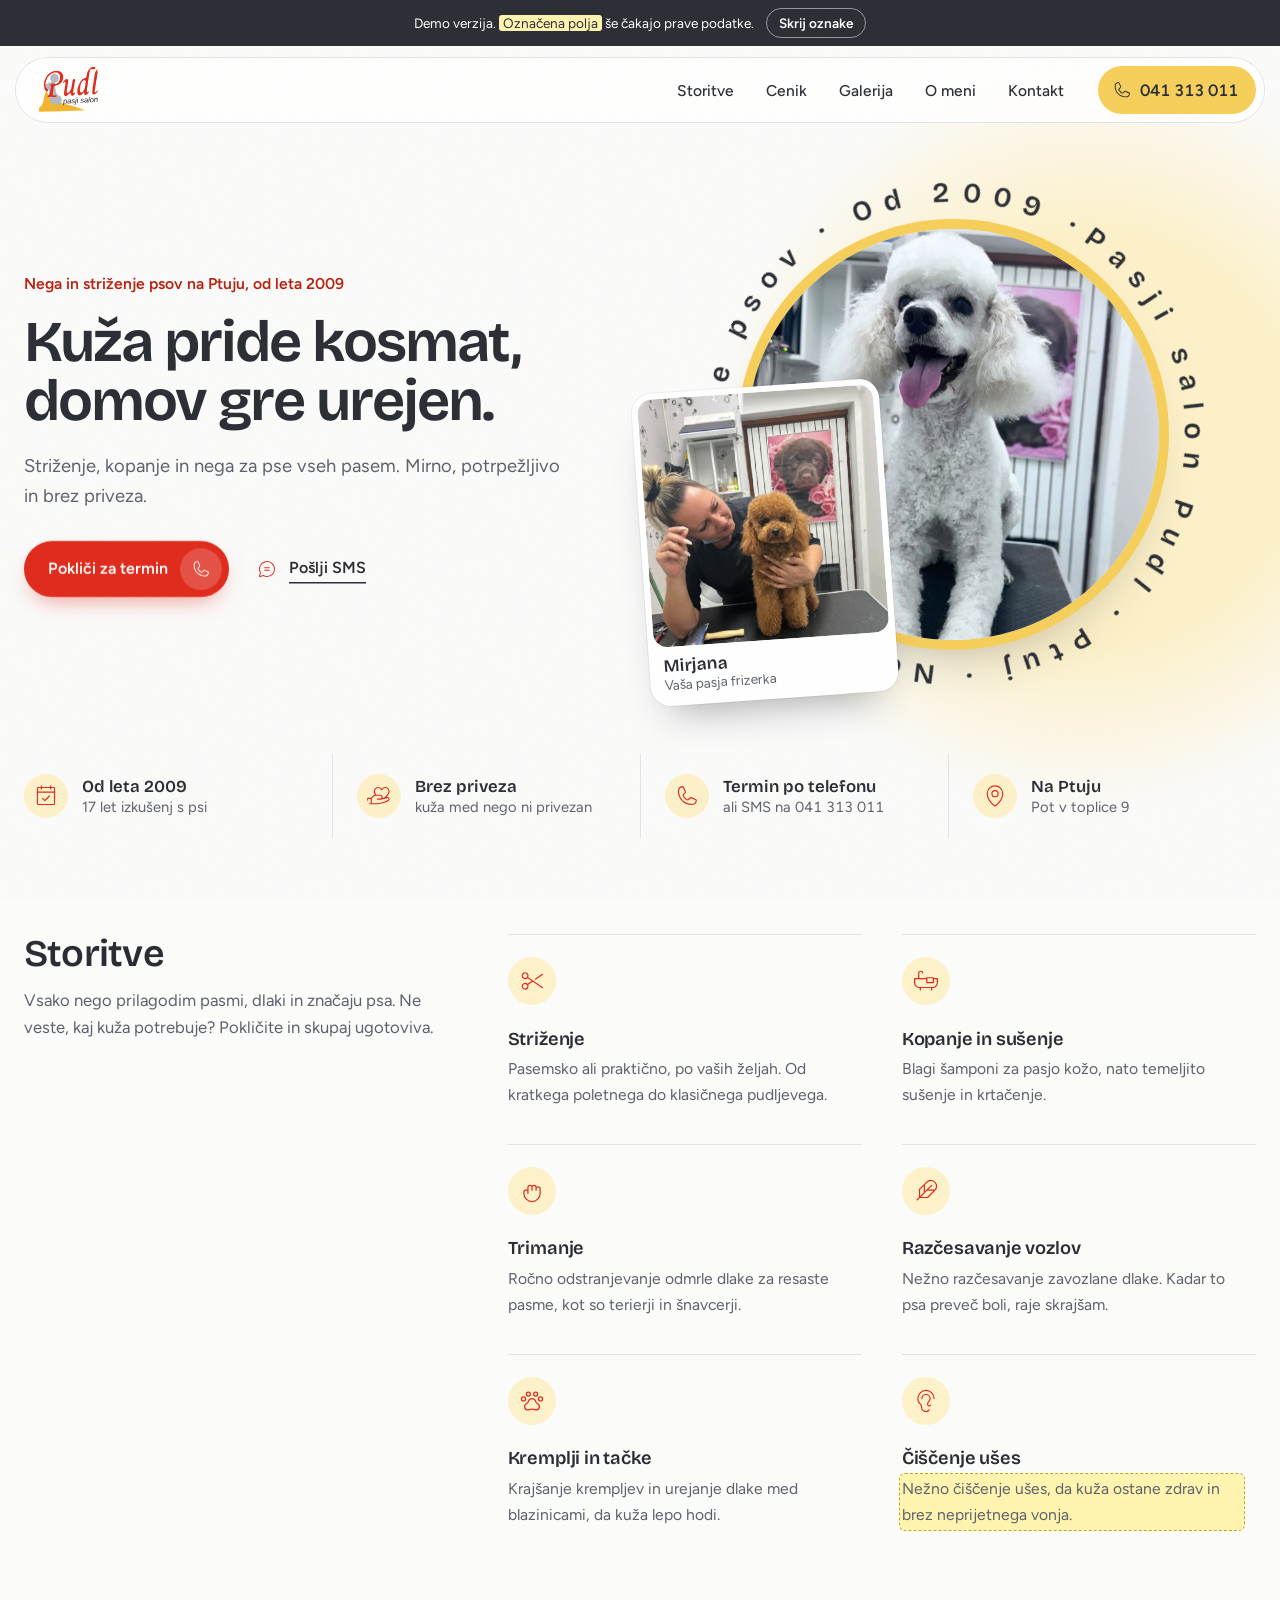
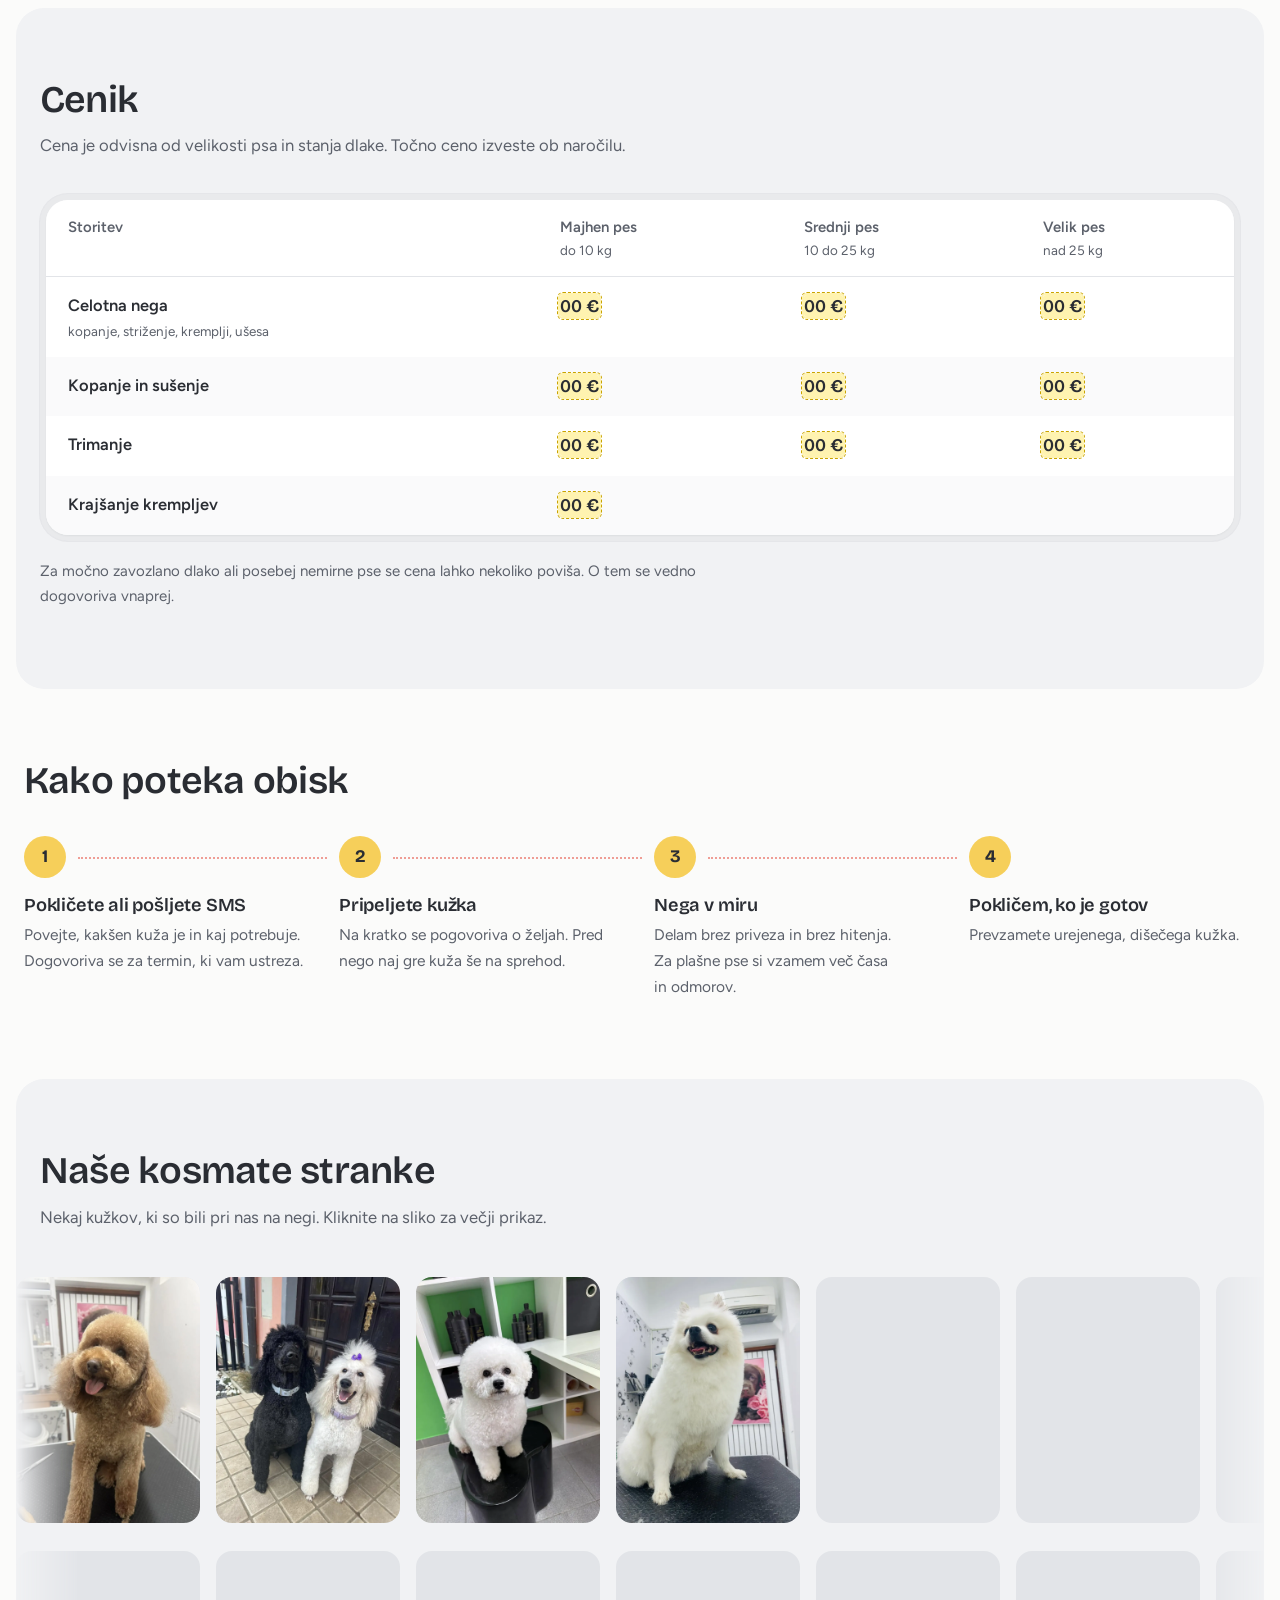
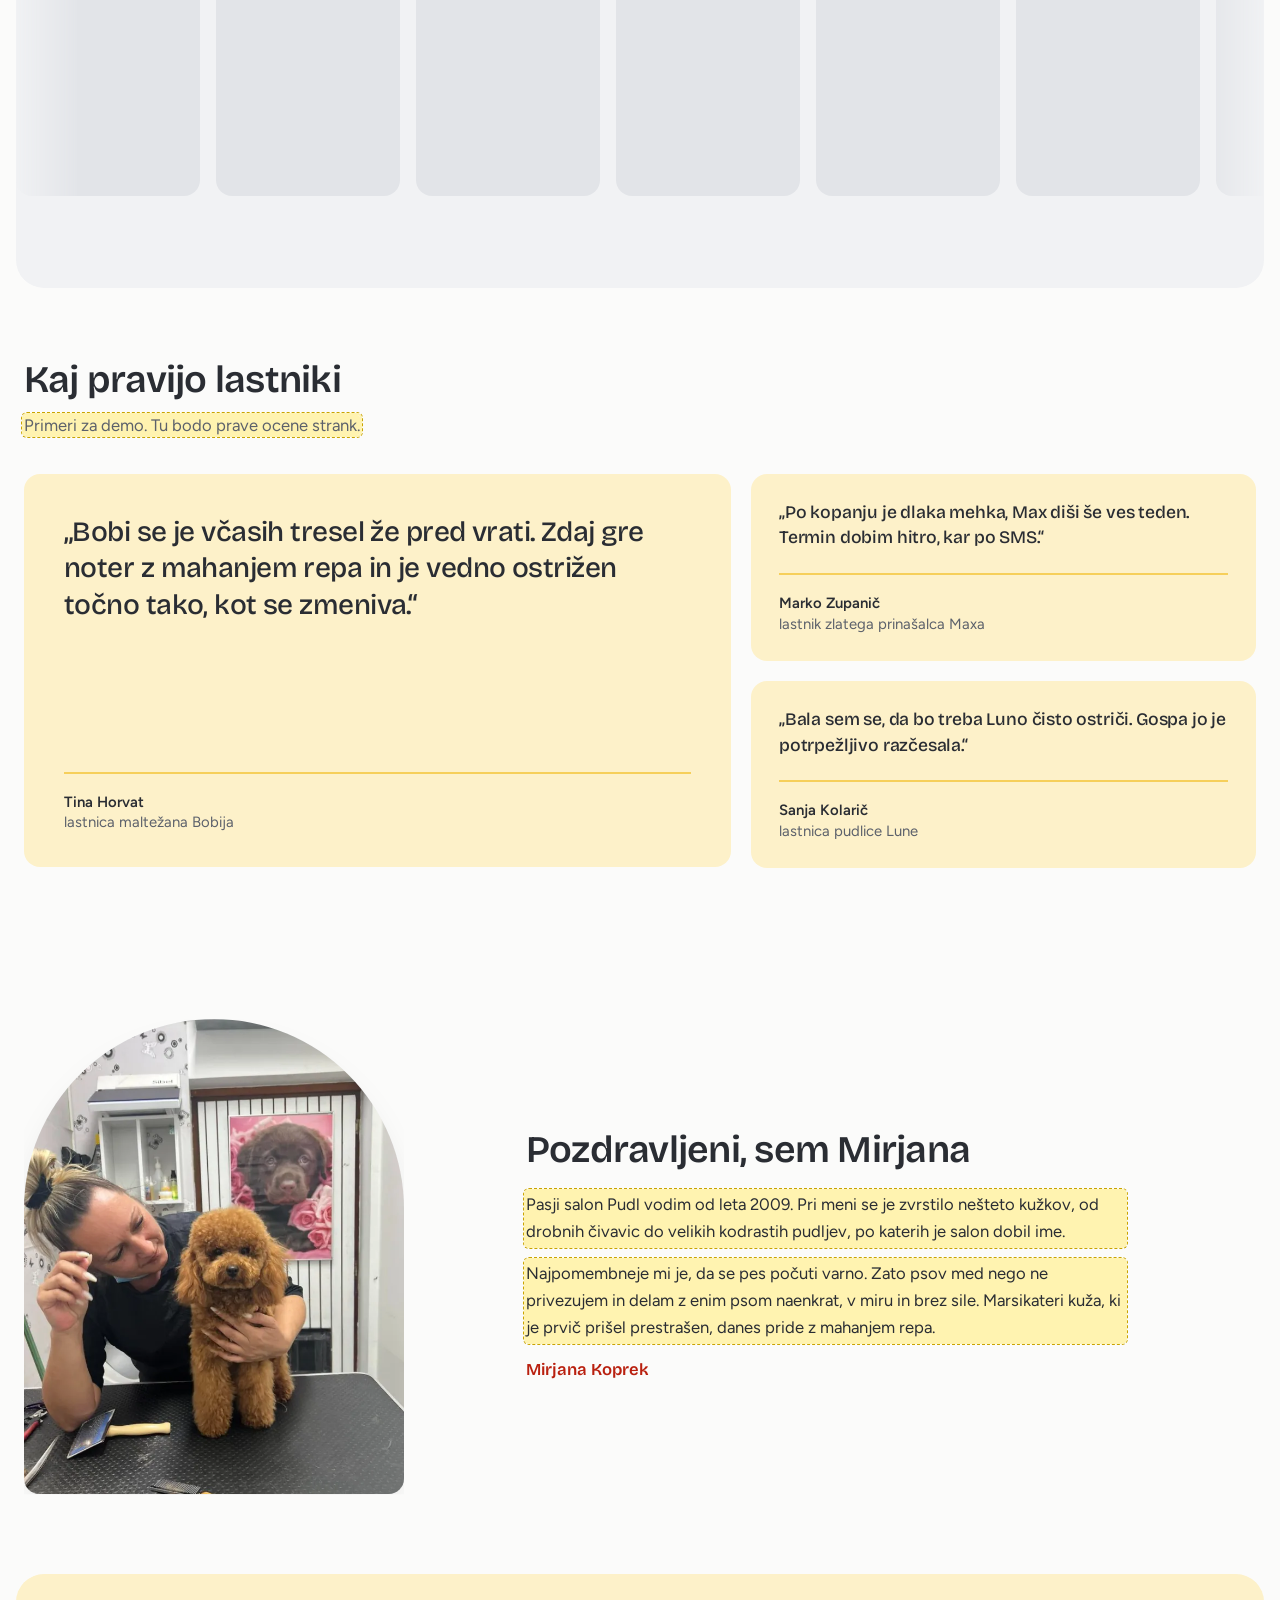
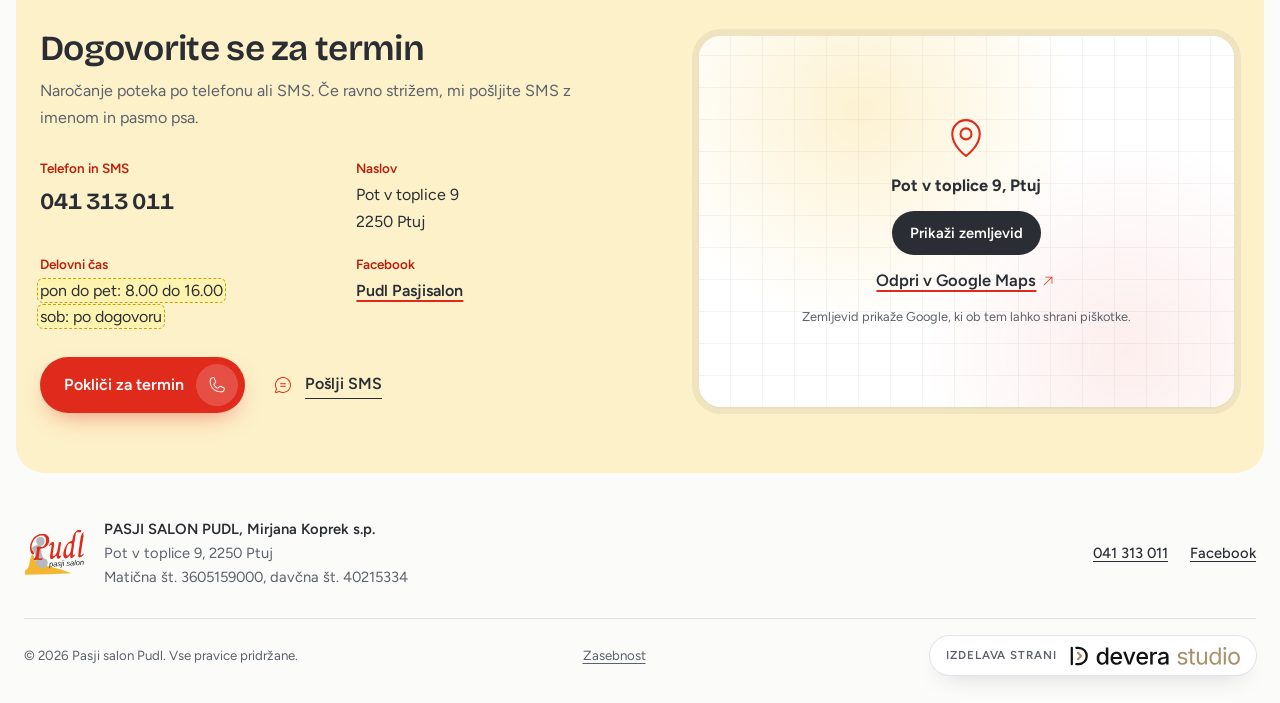
==== commit bbecb9da: "update" ====
--- a/index.html
+++ b/index.html
@@ -18,7 +18,7 @@
   <meta property="og:image" content="slike/pudelj-marelicni.jpg">
   <link rel="stylesheet" href="pisave.css">
   <link rel="stylesheet" href="js/lenis.css">
-  <link rel="stylesheet" href="style.css?v=22">
+  <link rel="stylesheet" href="style.css?v=23">
   <!-- Animacije samo, če obiskovalec nima vklopljenega "zmanjšaj gibanje" -->
   <script>if (!matchMedia("(prefers-reduced-motion: reduce)").matches) document.documentElement.classList.add("anim")</script>
   <link rel="icon" href="slike/logo.svg" type="image/svg+xml">
@@ -718,9 +718,9 @@
   <script src="js/ScrollTrigger.min.js"></script>
   <script src="js/SplitText.min.js"></script>
   <script src="js/lenis.min.js"></script>
-  <script src="js/script.js?v=22"></script>
-  <script src="js/devera.js?v=22"></script>
-  <script src="js/animacije.js?v=22"></script>
+  <script src="js/script.js?v=23"></script>
+  <script src="js/devera.js?v=23"></script>
+  <script src="js/animacije.js?v=23"></script>
 </body>
 
 </html>
--- a/style.css
+++ b/style.css
@@ -479,11 +479,15 @@
 
 /* Logotip izdelovalca v nogi */
 .credit {
-  display: inline-flex; align-items: center; gap: .6rem;
-  color: var(--ink-soft); text-decoration: none;
-}
-.credit img { height: 1rem; width: auto; opacity: .75; transition: opacity .3s var(--ease); }
-.credit[href]:hover img { opacity: 1; }
+  display: inline-flex; align-items: center; gap: .75rem;
+  padding: .55rem .9rem .55rem 1rem; border-radius: 99px;
+  background: #fff; color: var(--ink-soft); text-decoration: none;
+  box-shadow: 0 0 0 1px var(--line), 0 10px 24px -14px rgba(42, 45, 51, .35);
+  transition: box-shadow .4s var(--ease), translate .4s var(--ease-spring);
+}
+.credit span { font-size: .72rem; font-weight: 600; letter-spacing: .08em; text-transform: uppercase; line-height: 1; }
+.credit img { height: 1.375rem; width: auto; }
+.credit[href]:hover { translate: 0 -2px; box-shadow: 0 0 0 2px var(--yellow), 0 14px 28px -14px rgba(42, 45, 51, .45); }
 .credit[href]:hover span { color: var(--ink); }
 
 /* Lightbox */
@@ -719,7 +723,7 @@
 
 /* Naprave z dotikom (telefoni, tablice): večje tarče za prst, brez premika postavitve */
 @media (pointer: coarse) {
-  .text-link, .credit { padding: .7rem 0; margin: -.7rem 0; }
+  .text-link { padding: .7rem 0; margin: -.7rem 0; }
   .tel-big { display: inline-block; padding: .45rem 0; margin: -.45rem 0; }
   .footer-links a, .footer-bottom a:not(.credit) { display: inline-block; padding: .7rem .25rem; margin: -.7rem -.25rem; }
   .demo-bar button { padding: .45rem 1rem; }
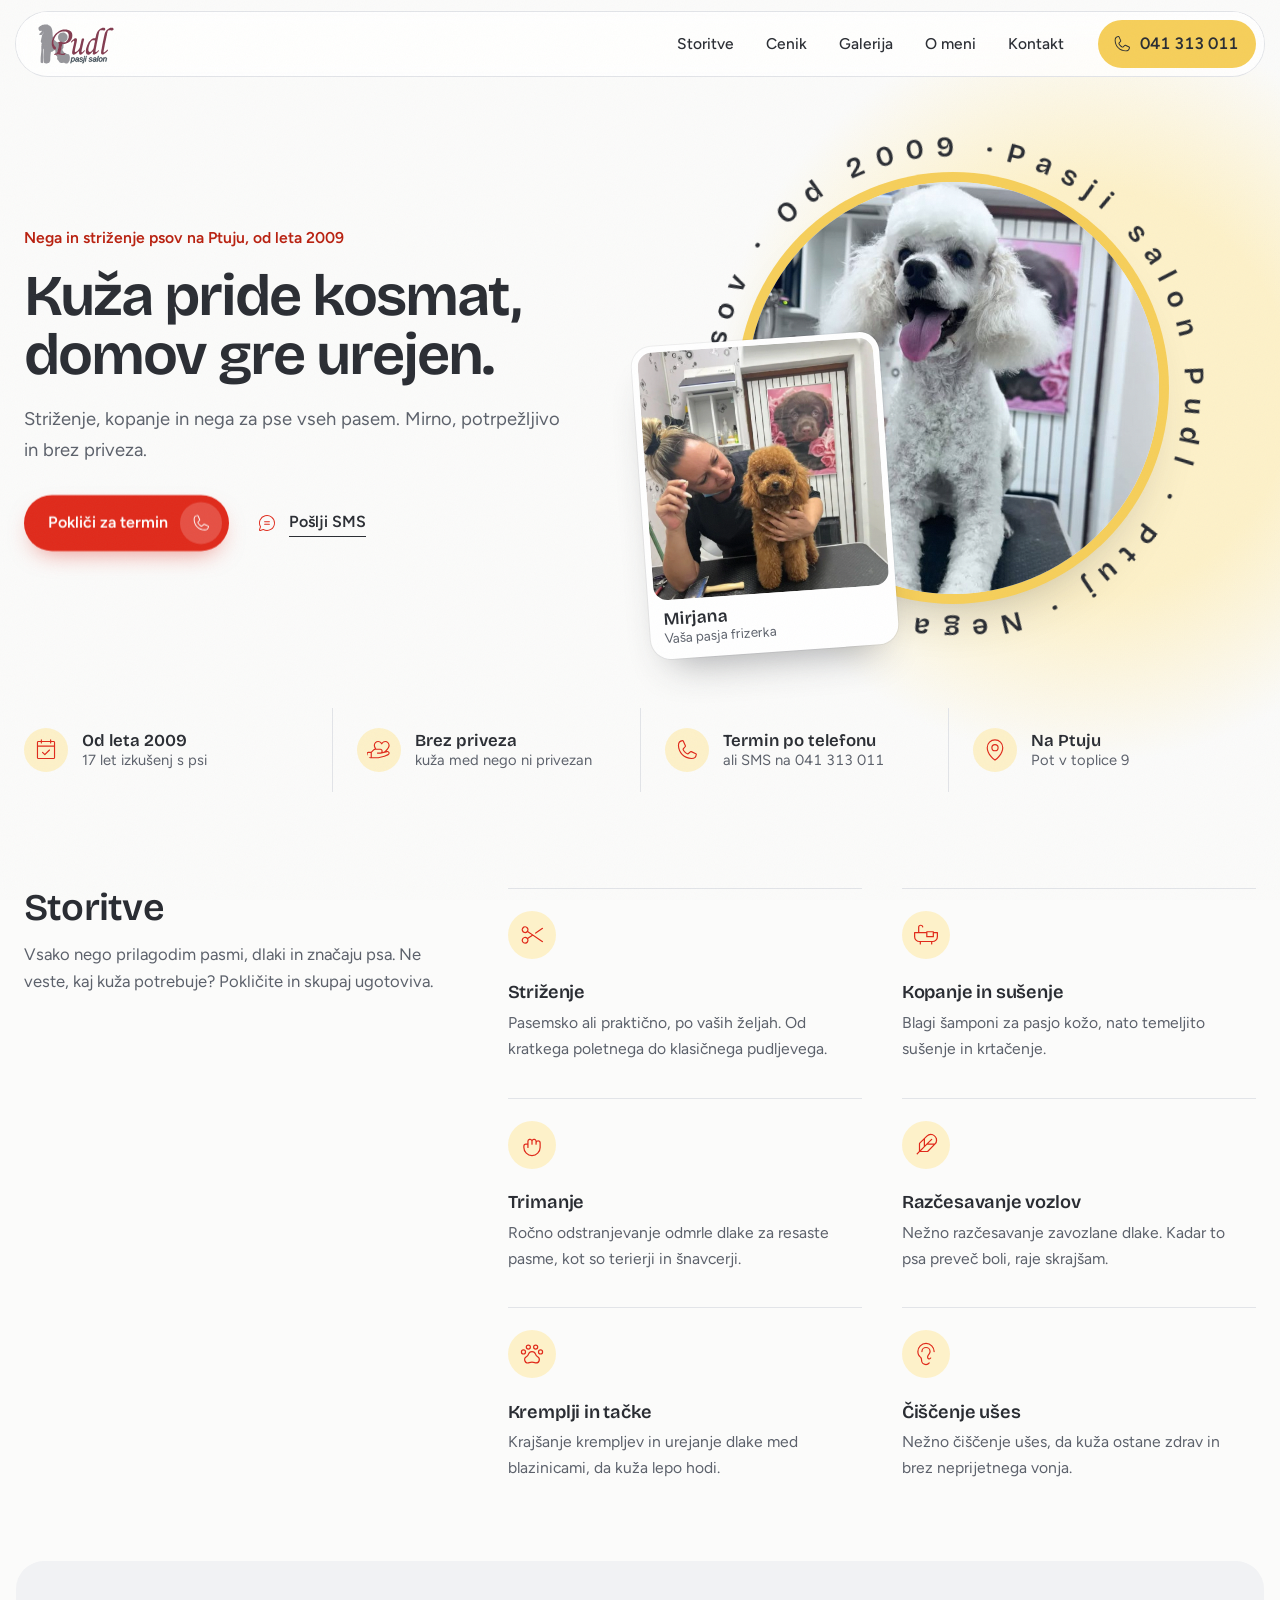
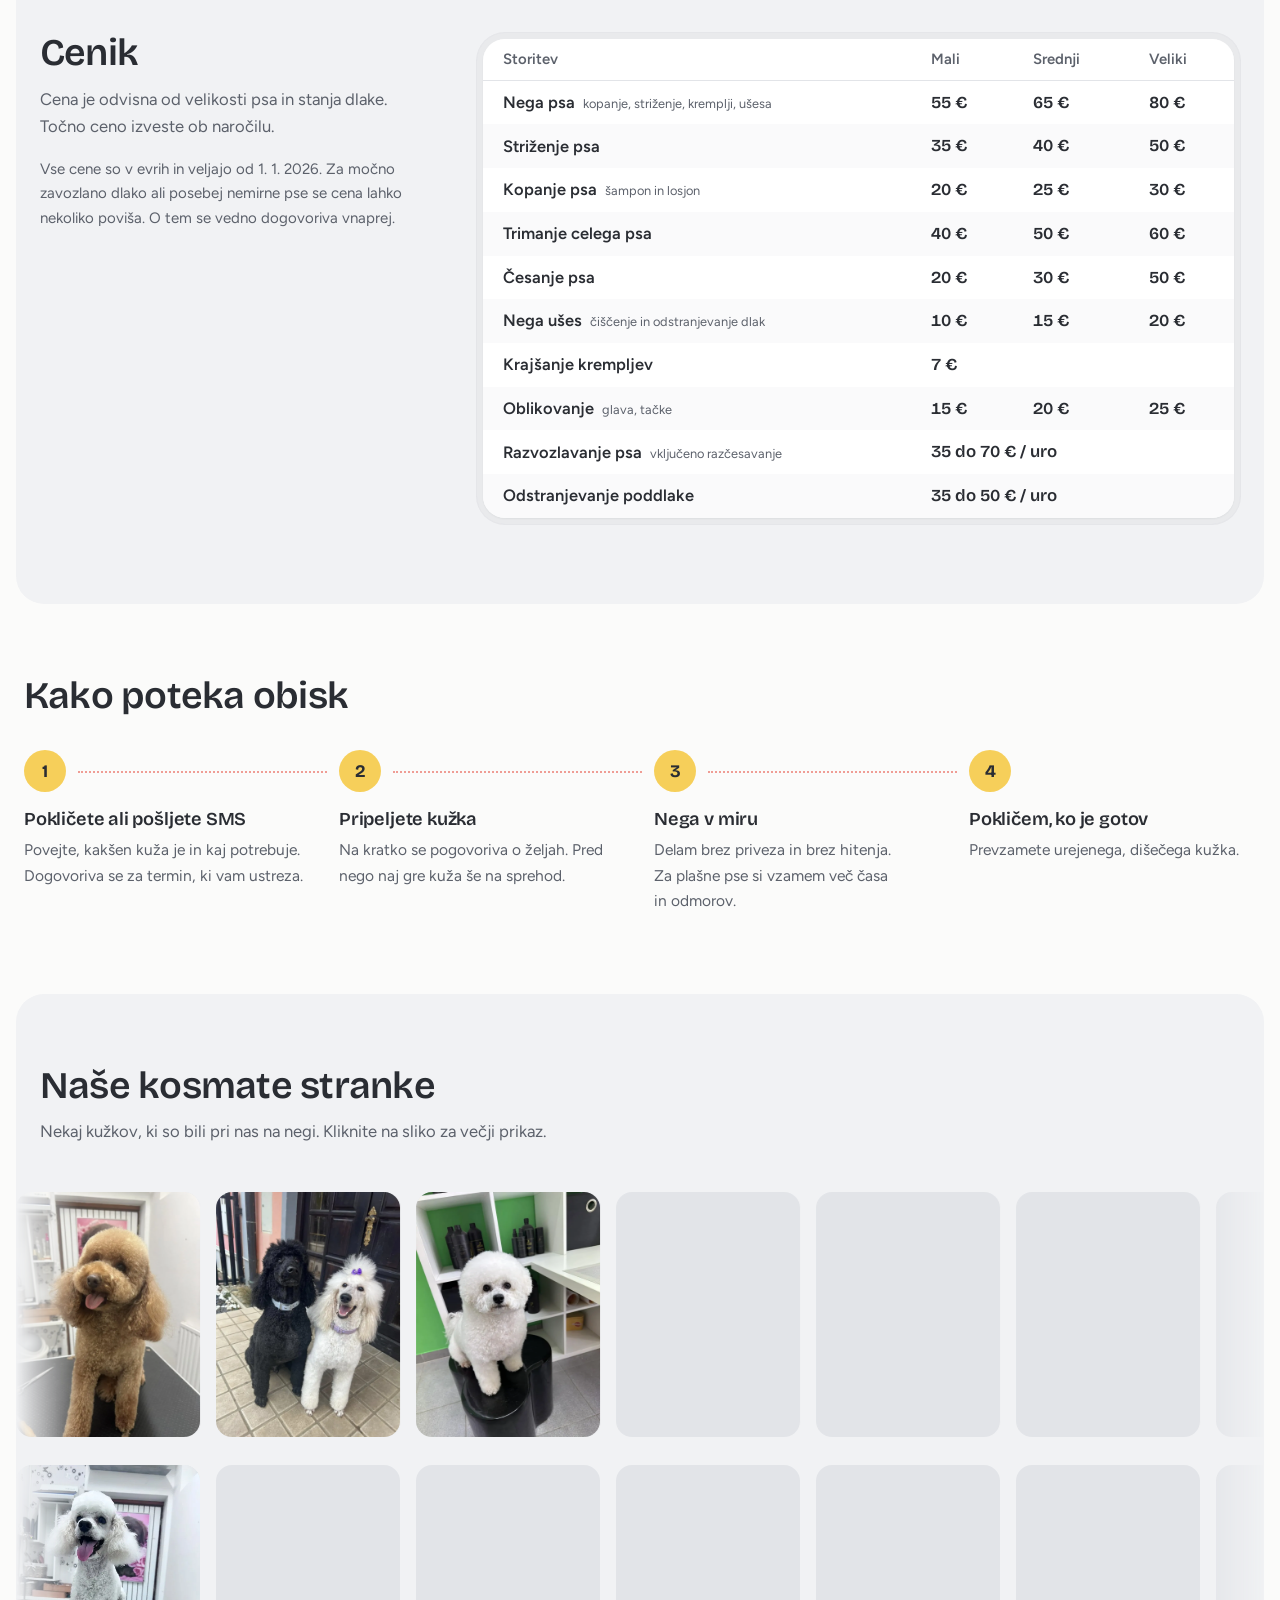
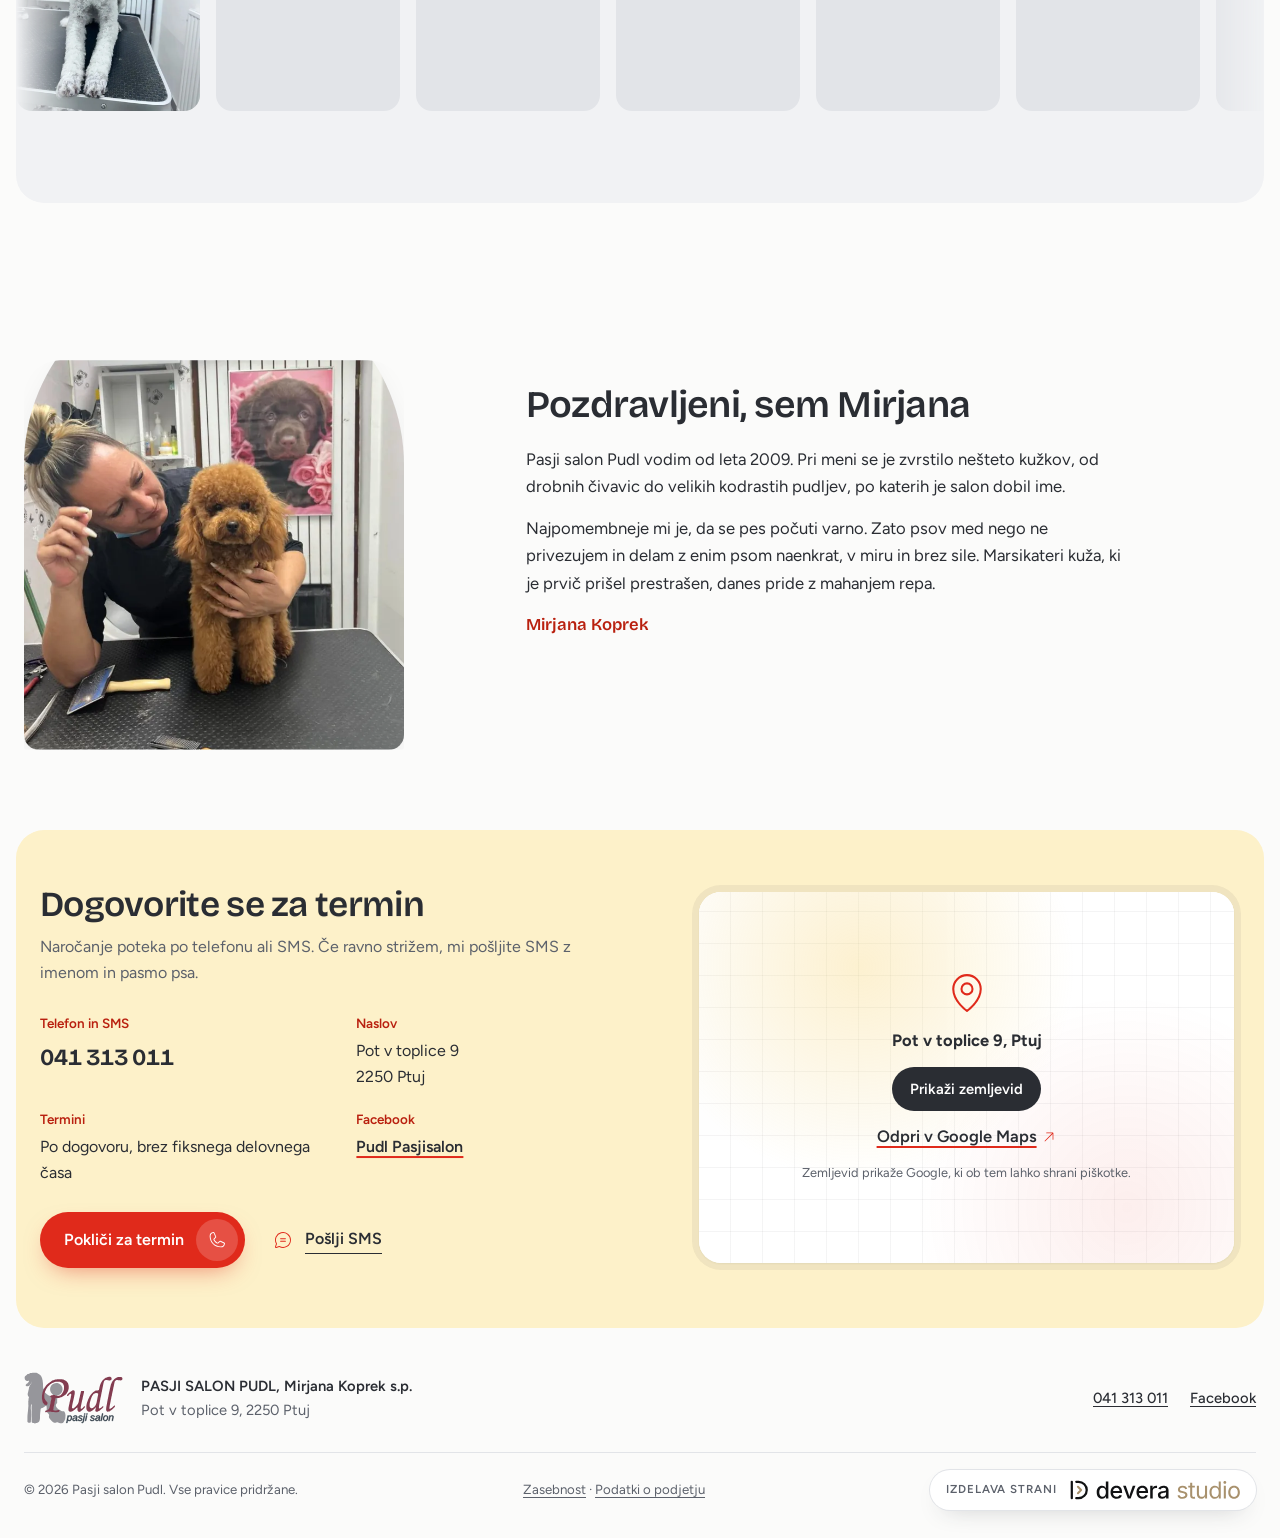
==== commit 9c7c6bfc: "update" ====
--- a/index.html
+++ b/index.html
@@ -4,8 +4,6 @@
 <head>
   <meta charset="utf-8">
   <meta name="viewport" content="width=device-width, initial-scale=1">
-  <!-- Demo: Google naj strani ne indeksira. Odstrani ob objavi. -->
-  <meta name="robots" content="noindex, nofollow">
   <title>Pasji salon Pudl, nega in striženje psov na Ptuju</title>
   <meta name="description"
     content="Pasji salon Pudl na Ptuju: striženje, kopanje in nega psov vseh pasem. Od leta 2009. Termin dogovorite po telefonu ali SMS.">
@@ -18,10 +16,12 @@
   <meta property="og:image" content="slike/pudelj-marelicni.jpg">
   <link rel="stylesheet" href="pisave.css">
   <link rel="stylesheet" href="js/lenis.css">
-  <link rel="stylesheet" href="style.css?v=23">
+  <link rel="stylesheet" href="style.css?v=32">
   <!-- Animacije samo, če obiskovalec nima vklopljenega "zmanjšaj gibanje" -->
-  <script>if (!matchMedia("(prefers-reduced-motion: reduce)").matches) document.documentElement.classList.add("anim")</script>
-  <link rel="icon" href="slike/logo.svg" type="image/svg+xml">
+  <script src="js/zacetek.js"></script>
+  <link rel="icon" href="slike/favicon.svg?v=2" type="image/svg+xml">
+  <link rel="icon" href="slike/favicon-32.png?v=2" sizes="32x32" type="image/png">
+  <link rel="apple-touch-icon" href="slike/apple-touch-icon.png">
   <!-- Podatki za Google (lokalno podjetje). Ko bo domena, dodaj "url". -->
   <script type="application/ld+json">
   {
@@ -45,23 +45,16 @@
   </script>
 </head>
 
-<body class="demo-mode">
+<body>
 
   <a class="skip-link" href="#vsebina">Preskoči na vsebino</a>
-
-  <!-- Trak, ki opozarja, da je to demo. Odstrani, ko je stran končana. -->
-  <div class="demo-bar" role="note">
-    <span>Demo verzija. <mark class="demo-key">Označena polja</mark> še čakajo prave podatke.</span>
-    <button type="button" id="toggle-demo">Skrij oznake</button>
-  </div>
 
   <span class="top-sentinel" aria-hidden="true"></span>
 
   <header class="site-header">
     <div class="header-inner">
       <a class="brand" href="#top" aria-label="Pasji salon Pudl, na vrh strani">
-        <!-- UREDI: začasni logotip. Zamenjaj slike/logo.svg, ko gospa pošlje pravega. -->
-        <img class="brand-logo" src="slike/logo.svg" alt="Pudl pasji salon" width="80" height="59">
+        <img class="brand-logo" src="slike/logo.svg" alt="Pudl pasji salon" width="112" height="59">
       </a>
       <nav class="main-nav" aria-label="Glavni meni">
         <button class="nav-toggle" type="button" aria-expanded="false" aria-controls="nav-list">
@@ -230,7 +223,7 @@
               <use href="#ico-uho" />
             </svg>
             <h3>Čiščenje ušes</h3>
-            <p class="demo-block">Nežno čiščenje ušes, da kuža ostane zdrav in brez neprijetnega vonja.</p>
+            <p>Nežno čiščenje ušes, da kuža ostane zdrav in brez neprijetnega vonja.</p>
           </li>
         </ul>
       </div>
@@ -244,48 +237,81 @@
           <p>Cena je odvisna od velikosti psa in stanja dlake. Točno ceno izveste ob naročilu.</p>
         </header>
 
-        <!-- UREDI: vpiši prave cene; vrstice lahko dodajaš ali brišeš -->
+        <!-- UREDI: cene po ceniku gospe, veljajo od 1. 1. 2026. -->
         <div class="bezel">
           <div class="bezel-core table-scroll">
             <table class="prices">
               <caption class="sr-only">Cene storitev glede na velikost psa</caption>
+              <colgroup><col class="c-name"><col><col><col></colgroup>
               <thead>
                 <tr>
                   <th scope="col">Storitev</th>
-                  <th scope="col">Majhen pes<small>do 10 kg</small></th>
-                  <th scope="col">Srednji pes<small>10 do 25 kg</small></th>
-                  <th scope="col">Velik pes<small>nad 25 kg</small></th>
+                  <th scope="col">Mali</th>
+                  <th scope="col">Srednji</th>
+                  <th scope="col">Veliki</th>
                 </tr>
               </thead>
               <tbody>
                 <tr>
-                  <th scope="row">Celotna nega<small>kopanje, striženje, kremplji, ušesa</small></th>
-                  <td data-label="Majhen pes"><span class="demo">00 €</span></td>
-                  <td data-label="Srednji pes"><span class="demo">00 €</span></td>
-                  <td data-label="Velik pes"><span class="demo">00 €</span></td>
-                </tr>
-                <tr>
-                  <th scope="row">Kopanje in sušenje</th>
-                  <td data-label="Majhen pes"><span class="demo">00 €</span></td>
-                  <td data-label="Srednji pes"><span class="demo">00 €</span></td>
-                  <td data-label="Velik pes"><span class="demo">00 €</span></td>
-                </tr>
-                <tr>
-                  <th scope="row">Trimanje</th>
-                  <td data-label="Majhen pes"><span class="demo">00 €</span></td>
-                  <td data-label="Srednji pes"><span class="demo">00 €</span></td>
-                  <td data-label="Velik pes"><span class="demo">00 €</span></td>
+                  <th scope="row">Nega psa<small>kopanje, striženje, kremplji, ušesa</small></th>
+                  <td data-label="Mali">55 €</td>
+                  <td data-label="Srednji">65 €</td>
+                  <td data-label="Veliki">80 €</td>
+                </tr>
+                <tr>
+                  <th scope="row">Striženje psa</th>
+                  <td data-label="Mali">35 €</td>
+                  <td data-label="Srednji">40 €</td>
+                  <td data-label="Veliki">50 €</td>
+                </tr>
+                <tr>
+                  <th scope="row">Kopanje psa<small>šampon in losjon</small></th>
+                  <td data-label="Mali">20 €</td>
+                  <td data-label="Srednji">25 €</td>
+                  <td data-label="Veliki">30 €</td>
+                </tr>
+                <tr>
+                  <th scope="row">Trimanje celega psa</th>
+                  <td data-label="Mali">40 €</td>
+                  <td data-label="Srednji">50 €</td>
+                  <td data-label="Veliki">60 €</td>
+                </tr>
+                <tr>
+                  <th scope="row">Česanje psa</th>
+                  <td data-label="Mali">20 €</td>
+                  <td data-label="Srednji">30 €</td>
+                  <td data-label="Veliki">50 €</td>
+                </tr>
+                <tr>
+                  <th scope="row">Nega ušes<small>čiščenje in odstranjevanje dlak</small></th>
+                  <td data-label="Mali">10 €</td>
+                  <td data-label="Srednji">15 €</td>
+                  <td data-label="Veliki">20 €</td>
                 </tr>
                 <tr>
                   <th scope="row">Krajšanje krempljev</th>
-                  <td colspan="3" data-label="Vse velikosti"><span class="demo">00 €</span></td>
+                  <td colspan="3" data-label="Vse velikosti">7 €</td>
+                </tr>
+                <tr>
+                  <th scope="row">Oblikovanje<small>glava, tačke</small></th>
+                  <td data-label="Mali">15 €</td>
+                  <td data-label="Srednji">20 €</td>
+                  <td data-label="Veliki">25 €</td>
+                </tr>
+                <tr>
+                  <th scope="row">Razvozlavanje psa<small>vključeno razčesavanje</small></th>
+                  <td colspan="3" data-label="Vse velikosti">35 do 70 € / uro</td>
+                </tr>
+                <tr>
+                  <th scope="row">Odstranjevanje poddlake</th>
+                  <td colspan="3" data-label="Vse velikosti">35 do 50 € / uro</td>
                 </tr>
               </tbody>
             </table>
           </div>
         </div>
-        <p class="fineprint">Za močno zavozlano dlako ali posebej nemirne pse se cena lahko nekoliko poviša. O tem se
-          vedno dogovoriva vnaprej.</p>
+        <p class="fineprint">Vse cene so v evrih in veljajo od 1. 1. 2026. Za močno zavozlano dlako ali posebej nemirne
+          pse se cena lahko nekoliko poviša. O tem se vedno dogovoriva vnaprej.</p>
       </div>
     </section>
 
@@ -473,13 +499,13 @@
     </section>
 
     <!-- OCENE STRANK -->
-    <!-- UREDI: to so IZMIŠLJENI primeri za demo. Pred objavo jih zamenjaj z resničnimi
-         ocenami (npr. s Facebooka ali Googla) in z dovoljenjem strank. -->
-    <section class="section" id="ocene">
+    <!-- UREDI: sekcija je SKRITA (hidden), ker so spodaj izmišljeni primeri.
+         Ko dobiš prave ocene (npr. s Facebooka ali Googla, z dovoljenjem strank),
+         zamenjaj besedila in imena ter odstrani besedo hidden v vrstici spodaj. -->
+    <section class="section" id="ocene" hidden>
       <div class="wrap">
         <header class="section-head">
           <h2>Kaj pravijo lastniki</h2>
-          <p class="demo-note"><span class="demo">Primeri za demo. Tu bodo prave ocene strank.</span></p>
         </header>
         <ul class="reviews">
           <li class="review review-main">
@@ -517,9 +543,9 @@
         </div>
         <div class="about-text">
           <h2>Pozdravljeni, sem Mirjana</h2>
-          <p class="demo-block">Pasji salon Pudl vodim od leta 2009. Pri meni se je zvrstilo nešteto kužkov, od drobnih
+          <p>Pasji salon Pudl vodim od leta 2009. Pri meni se je zvrstilo nešteto kužkov, od drobnih
             čivavic do velikih kodrastih pudljev, po katerih je salon dobil ime.</p>
-          <p class="demo-block">Najpomembneje mi je, da se pes počuti varno. Zato psov med nego ne privezujem in delam z enim psom naenkrat, v miru in
+          <p>Najpomembneje mi je, da se pes počuti varno. Zato psov med nego ne privezujem in delam z enim psom naenkrat, v miru in
             brez sile. Marsikateri kuža, ki je prvič prišel prestrašen, danes pride z mahanjem repa.</p>
           <p class="about-sign">Mirjana Koprek</p>
         </div>
@@ -544,12 +570,8 @@
               <dd>Pot v toplice 9<br>2250 Ptuj</dd>
             </div>
             <div>
-              <dt>Delovni čas</dt>
-              <dd>
-                <!-- UREDI: delovni čas -->
-                <span class="demo">pon do pet: 8.00 do 16.00</span><br>
-                <span class="demo">sob: po dogovoru</span>
-              </dd>
+              <dt>Termini</dt>
+              <dd>Po dogovoru, brez fiksnega delovnega časa</dd>
             </div>
             <div>
               <dt>Facebook</dt>
@@ -598,11 +620,10 @@
   <footer class="site-footer">
     <div class="wrap footer-inner">
       <div class="footer-brand">
-        <img class="footer-logo" src="slike/logo.svg" alt="" width="62" height="46" loading="lazy">
+        <img class="footer-logo" src="slike/logo.svg" alt="" width="88" height="46" loading="lazy">
         <div>
           <p class="footer-name">PASJI SALON PUDL, Mirjana Koprek s.p.</p>
           <p>Pot v toplice 9, 2250 Ptuj</p>
-          <p>Matična št. 3605159000, davčna št. 40215334</p>
         </div>
       </div>
       <ul class="footer-links">
@@ -612,8 +633,8 @@
     </div>
     <div class="wrap footer-bottom">
       <p>© <span id="leto">2026</span> Pasji salon Pudl. Vse pravice pridržane.</p>
-      <p><a href="zasebnost.html">Zasebnost</a></p>
-      <a class="credit" id="devera-link">
+      <p><a href="zasebnost.html">Zasebnost</a> · <a href="podatki.html">Podatki o podjetju</a></p>
+      <a class="credit" id="devera-link" href="https://deverastudio.com/" target="_blank" rel="noopener">
         <span>Izdelava strani</span>
         <img src="slike/devera-logo.svg" alt="Devera Studio" width="120" height="16" loading="lazy">
       </a>
@@ -718,9 +739,9 @@
   <script src="js/ScrollTrigger.min.js"></script>
   <script src="js/SplitText.min.js"></script>
   <script src="js/lenis.min.js"></script>
-  <script src="js/script.js?v=23"></script>
-  <script src="js/devera.js?v=23"></script>
-  <script src="js/animacije.js?v=23"></script>
+  <script src="js/script.js?v=32"></script>
+  <script src="js/devera.js?v=32"></script>
+  <script src="js/animacije.js?v=32"></script>
 </body>
 
 </html>
--- a/style.css
+++ b/style.css
@@ -183,7 +183,7 @@
   box-shadow: 0 0 0 1px var(--line), inset 0 1px 0 rgba(255,255,255,.9), 0 14px 30px -18px rgba(42,45,51,.45);
 }
 .brand { display: flex; align-items: center; text-decoration: none; margin-right: auto; }
-.brand-logo { height: 2.875rem; width: auto; }
+.brand-logo { height: 2.5rem; width: auto; }
 
 .main-nav ul { display: flex; gap: 0.25rem; list-style: none; margin: 0; padding: 0; }
 .main-nav a {
@@ -328,14 +328,23 @@
 /* Cenik */
 .table-scroll { overflow-x: auto; }
 .prices { width: 100%; border-collapse: collapse; min-width: 560px; }
-.prices th, .prices td { padding: 0.9375rem 1.375rem; text-align: left; vertical-align: top; }
+.prices th, .prices td { padding: .5rem 1.25rem; text-align: left; vertical-align: middle; }
+#cenik .section-head { margin-bottom: 1.5rem; }
+/* Cenik na računalniku: naslov in opomba levo, tabela desno (manj drsenja) */
+@media (min-width: 1001px) {
+  #cenik .wrap { display: grid; grid-template-columns: 4fr 8fr; grid-template-rows: auto 1fr; column-gap: 3.5rem; align-items: start; }
+  #cenik .section-head { grid-column: 1; grid-row: 1; margin-bottom: 0; }
+  #cenik .fineprint { grid-column: 1; grid-row: 2; margin-top: 1rem; }
+  #cenik .bezel { grid-column: 2; grid-row: 1 / span 2; }
+}
+.prices tbody small { display: inline; margin-left: .5rem; }
 .prices thead th { font-weight: 600; font-size: .93rem; color: var(--ink-soft); border-bottom: 1px solid var(--line); }
-.prices small { display: block; font-weight: 400; color: var(--ink-soft); font-size: .84rem; }
+.prices small { display: block; font-weight: 400; color: var(--ink-soft); font-size: .8rem; line-height: 1.3; }
 .prices tbody th { font-weight: 600; }
 .prices tbody tr { transition: background-color .25s var(--ease); }
 .prices tbody tr:nth-child(even) { background: #fafafb; }
 .prices tbody tr:hover { background: #fffaea; }
-.prices td { font-family: var(--f-display); font-weight: 600; font-size: 1.12rem; white-space: nowrap; font-variant-numeric: tabular-nums; }
+.prices td { font-family: var(--f-display); font-weight: 600; font-size: 1.05rem; white-space: nowrap; font-variant-numeric: tabular-nums; }
 .fineprint { margin-top: 1.125rem; font-size: .94rem; color: var(--ink-soft); max-width: 46em; }
 
 /* Koraki: resnično zaporedje, zato oštevilčeni */
@@ -464,7 +473,7 @@
 .site-footer { padding: 2.75rem 0 0; font-size: .92rem; color: var(--ink-soft); }
 .footer-inner { display: flex; justify-content: space-between; align-items: center; gap: 1.25rem; flex-wrap: wrap; }
 .footer-brand { display: flex; align-items: center; gap: 1.125rem; }
-.footer-logo { height: 2.875rem; width: auto; }
+.footer-logo { height: 3.25rem; width: auto; }
 .footer-name { color: var(--ink); font-weight: 600; }
 .footer-links { list-style: none; margin: 0; padding: 0; display: flex; gap: 1.375rem; }
 .footer-links a { color: var(--ink); font-weight: 500; text-underline-offset: 3px; }
@@ -558,7 +567,7 @@
   :root { --header-h: 3.625rem; }
   .site-header { top: 0.5rem; margin-top: 0.5rem; padding: 0 0.5rem; }
   .header-inner { padding: 0 0.375rem 0 1rem; }
-  .brand-logo { height: 2.5rem; }
+  .brand-logo { height: 2.25rem; }
   .header-call { display: none; }
   .nav-toggle {
     display: grid; place-items: center; width: 2.875rem; height: 2.875rem;
@@ -602,23 +611,18 @@
   .g-row { --g-w: 10.5rem; padding: .5rem 0; -webkit-mask-image: none; mask-image: none; }
   .g-item { margin-right: .75rem; }
   .review, .review-main { padding: 1.5rem; }
-  /* Cenik: na telefonu vsaka storitev svoja kartica, brez drsenja v stran */
+  /* Cenik: na telefonu ostane tabela, le bolj zbita (glava z velikostmi samo enkrat) */
   .table-scroll { overflow: visible; }
-  .prices { min-width: 0; }
-  .prices thead { position: absolute; width: 1px; height: 1px; overflow: hidden; clip: rect(0 0 0 0); }
-  .prices, .prices tbody, .prices tr, .prices th, .prices td { display: block; }
-  .prices tbody tr { padding: 1rem 1.125rem; }
-  .prices tbody tr + tr { border-top: 1px solid var(--line); }
-  .prices tbody tr:nth-child(even) { background: transparent; }
-  .prices tbody th { padding: 0 0 .5rem; font-size: 1.05rem; }
-  .prices td {
-    display: flex; justify-content: space-between; align-items: baseline;
-    padding: .3rem 0; font-size: 1.05rem;
-  }
-  .prices td::before {
-    content: attr(data-label);
-    font-family: var(--f-body); font-weight: 400; font-size: .92rem; color: var(--ink-soft);
-  }
+  .prices { min-width: 0; table-layout: fixed; }
+  .prices col.c-name { width: 46%; }
+  .prices th, .prices td { padding: .55rem .5rem; }
+  .prices tbody small { display: block; margin-left: 0; }
+  .prices th:first-child, .prices td:first-child { padding-left: .875rem; }
+  .prices thead th { font-size: .8rem; }
+  .prices tbody th { font-size: .92rem; line-height: 1.25; }
+  .prices small { font-size: .74rem; }
+  .prices td { font-size: .95rem; }
+  .prices td[colspan] { white-space: normal; }
   .contact { padding: 2.5rem 0 2.75rem; }
   .contact-list { grid-template-columns: 1fr; }
   .map { min-height: 17.5rem; }
@@ -734,7 +738,7 @@
 @media (orientation: landscape) and (max-height: 520px) {
   :root { --header-h: 3.25rem; }
   .site-header { top: .375rem; margin-top: .375rem; }
-  .brand-logo { height: 2.25rem; }
+  .brand-logo { height: 2rem; }
   .hero { padding: 1.25rem 0 1.75rem; }
   .hero-inner { grid-template-columns: 1.2fr .8fr; gap: 1.5rem; }
   .hero-figure { order: 0; max-width: min(17rem, 68vh); margin: 0 auto; }
@@ -757,6 +761,11 @@
 .subpage ul { padding-left: 1.25rem; }
 .subpage a { color: var(--ink); text-decoration-color: var(--red); text-underline-offset: 3px; }
 .subpage .lead { color: var(--ink-soft); font-size: 1.08rem; }
+.company-data { margin: 1.5rem 0 0; border-top: 1px solid var(--line); }
+.company-data div { display: grid; grid-template-columns: 11rem 1fr; gap: 1rem; padding: .75rem 0; border-bottom: 1px solid var(--line); }
+.company-data dt { color: var(--ink-soft); }
+.company-data dd { margin: 0; font-weight: 500; }
+@media (max-width: 560px) { .company-data div { grid-template-columns: 1fr; gap: .15rem; } }
 .notfound { min-height: 70svh; display: grid; place-items: center; text-align: center; padding: 3rem 0; }
 .notfound .wrap { display: flex; flex-direction: column; align-items: center; gap: 1rem; }
 .notfound h1 { font-size: clamp(2.2rem, 5vw, 3.5rem); letter-spacing: -.035em; }
